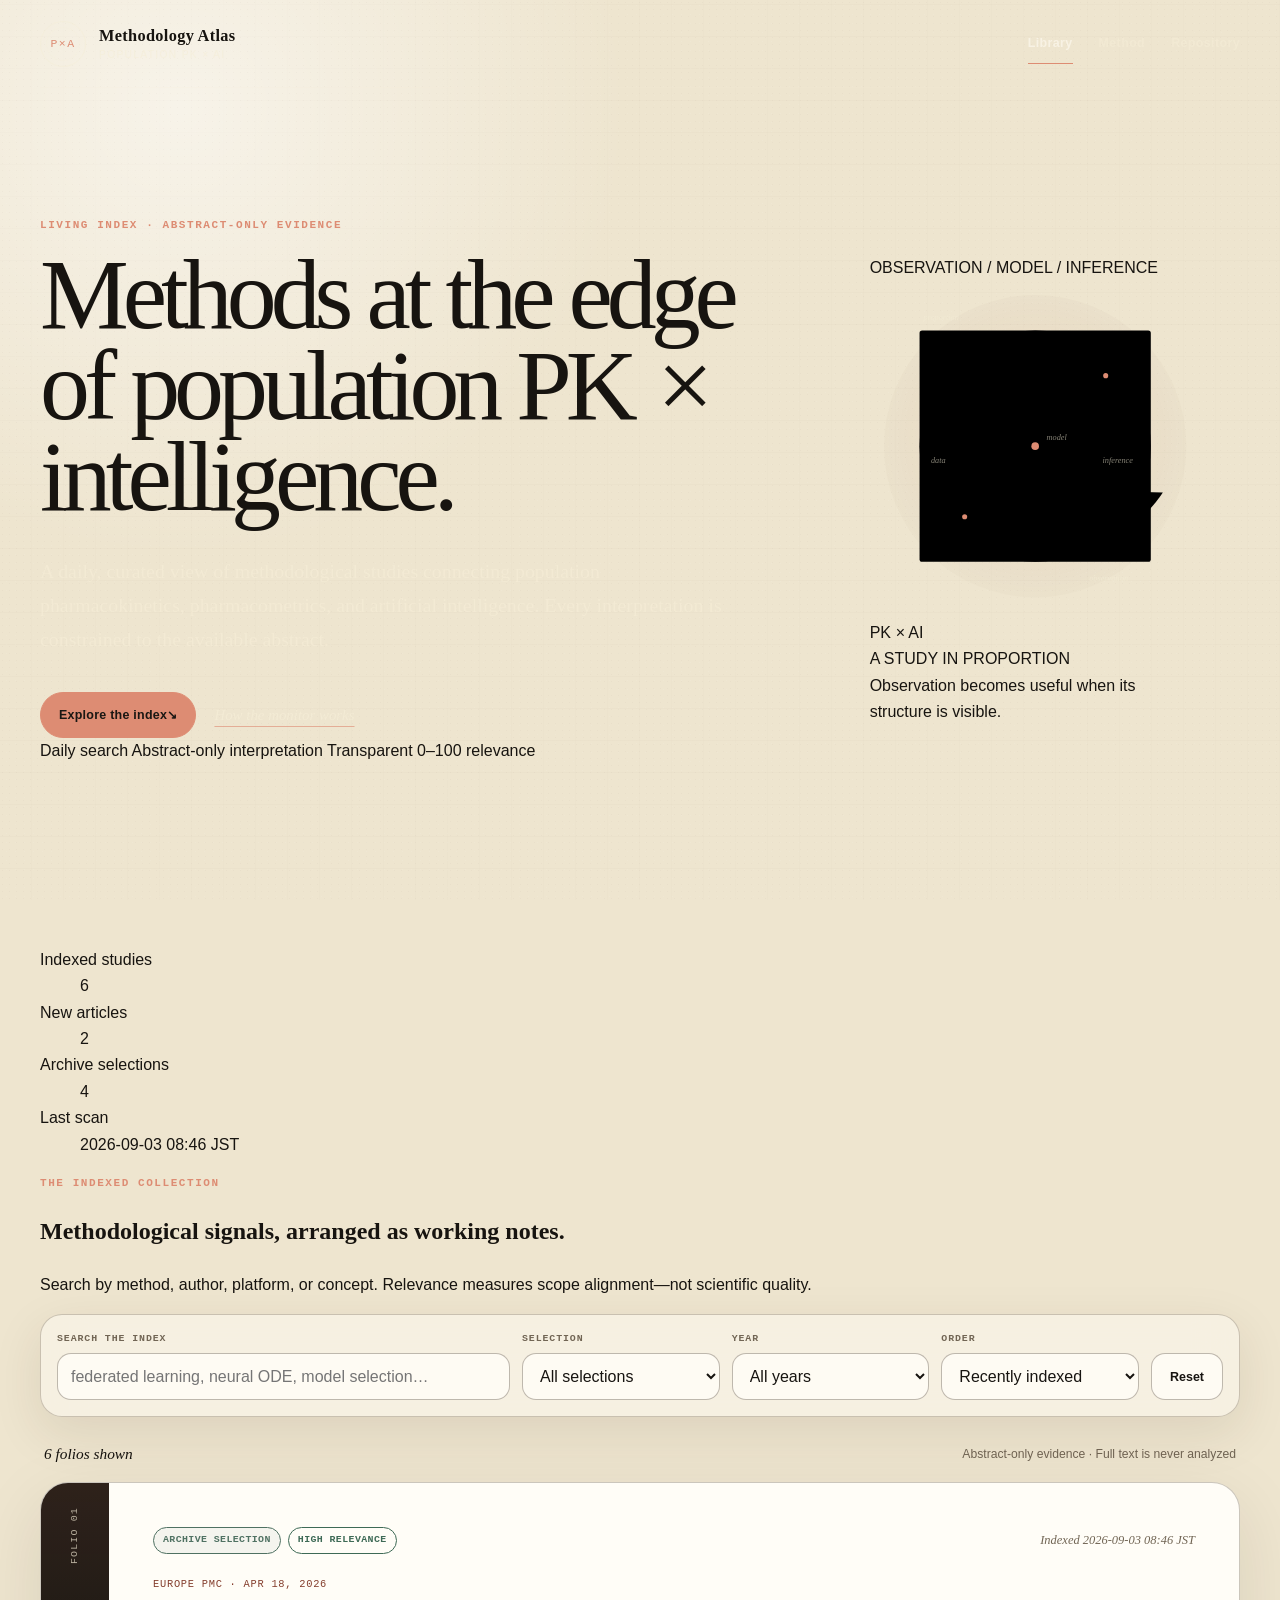
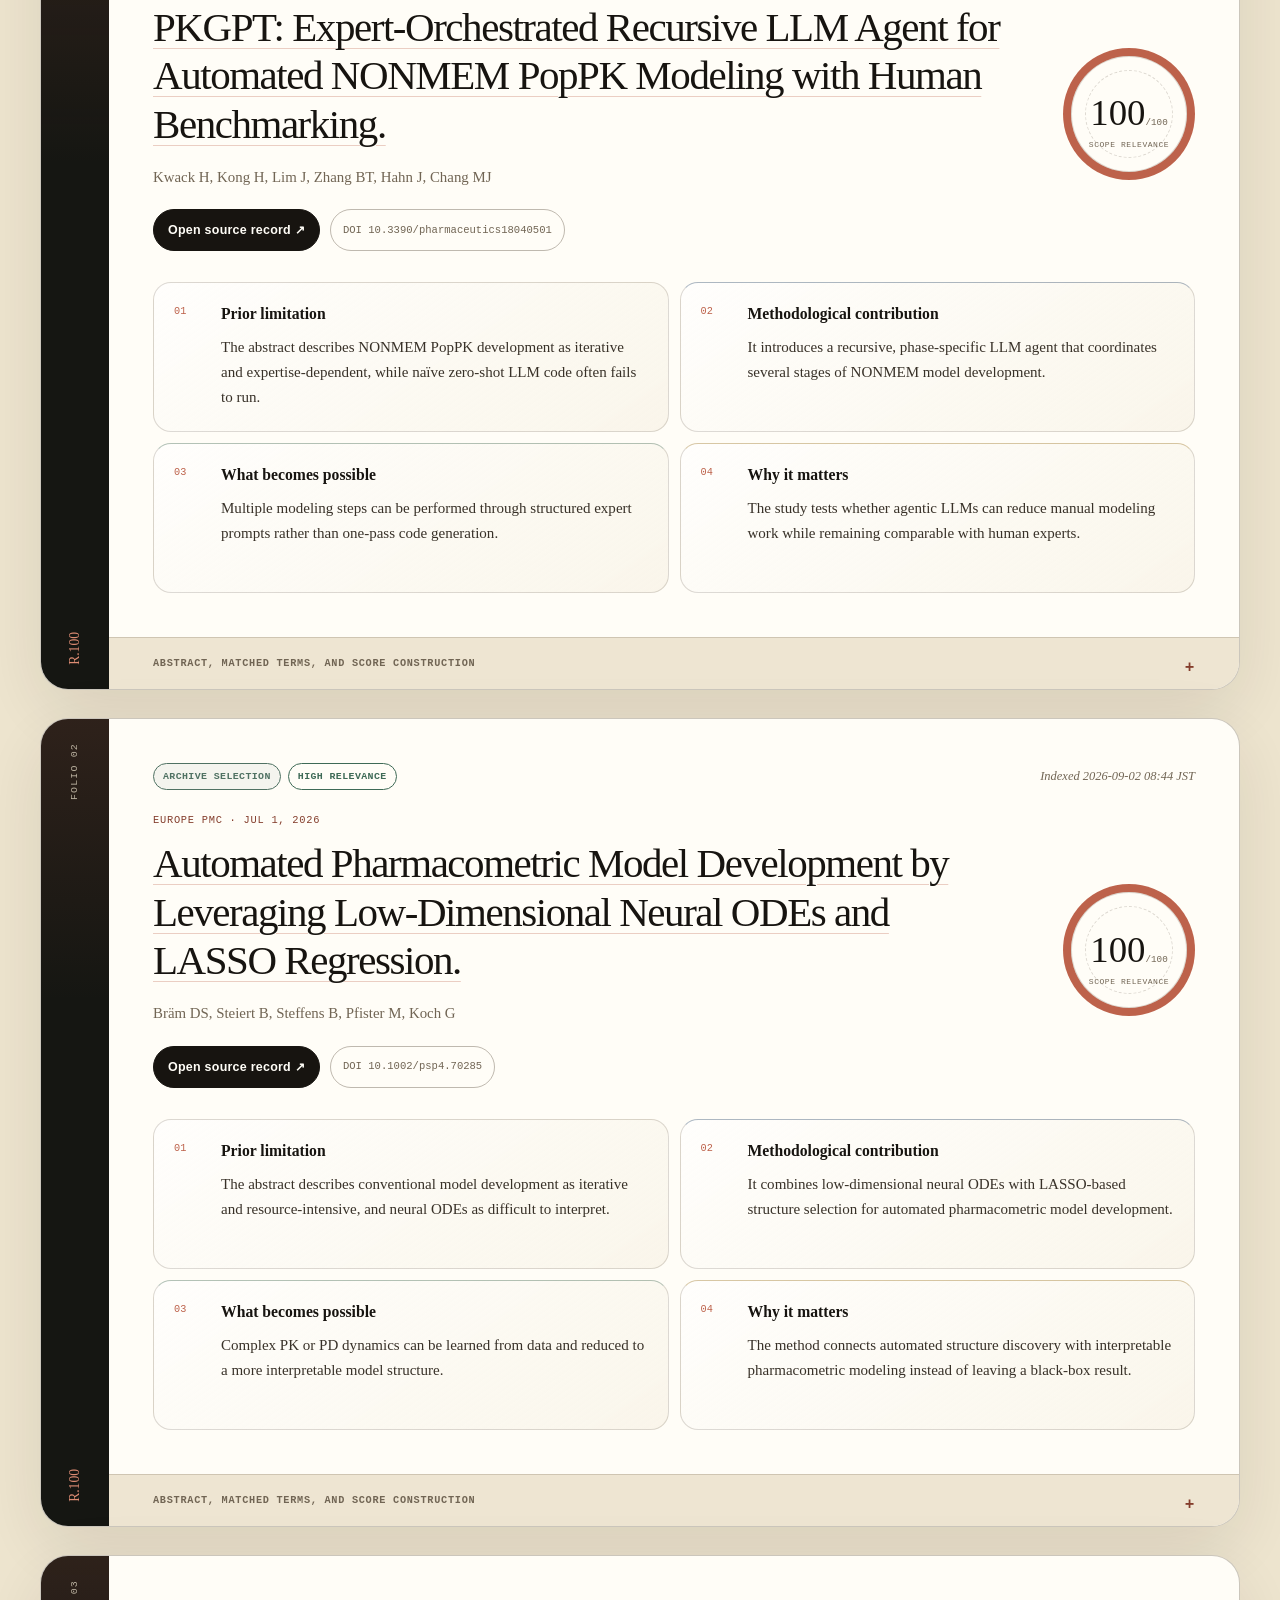
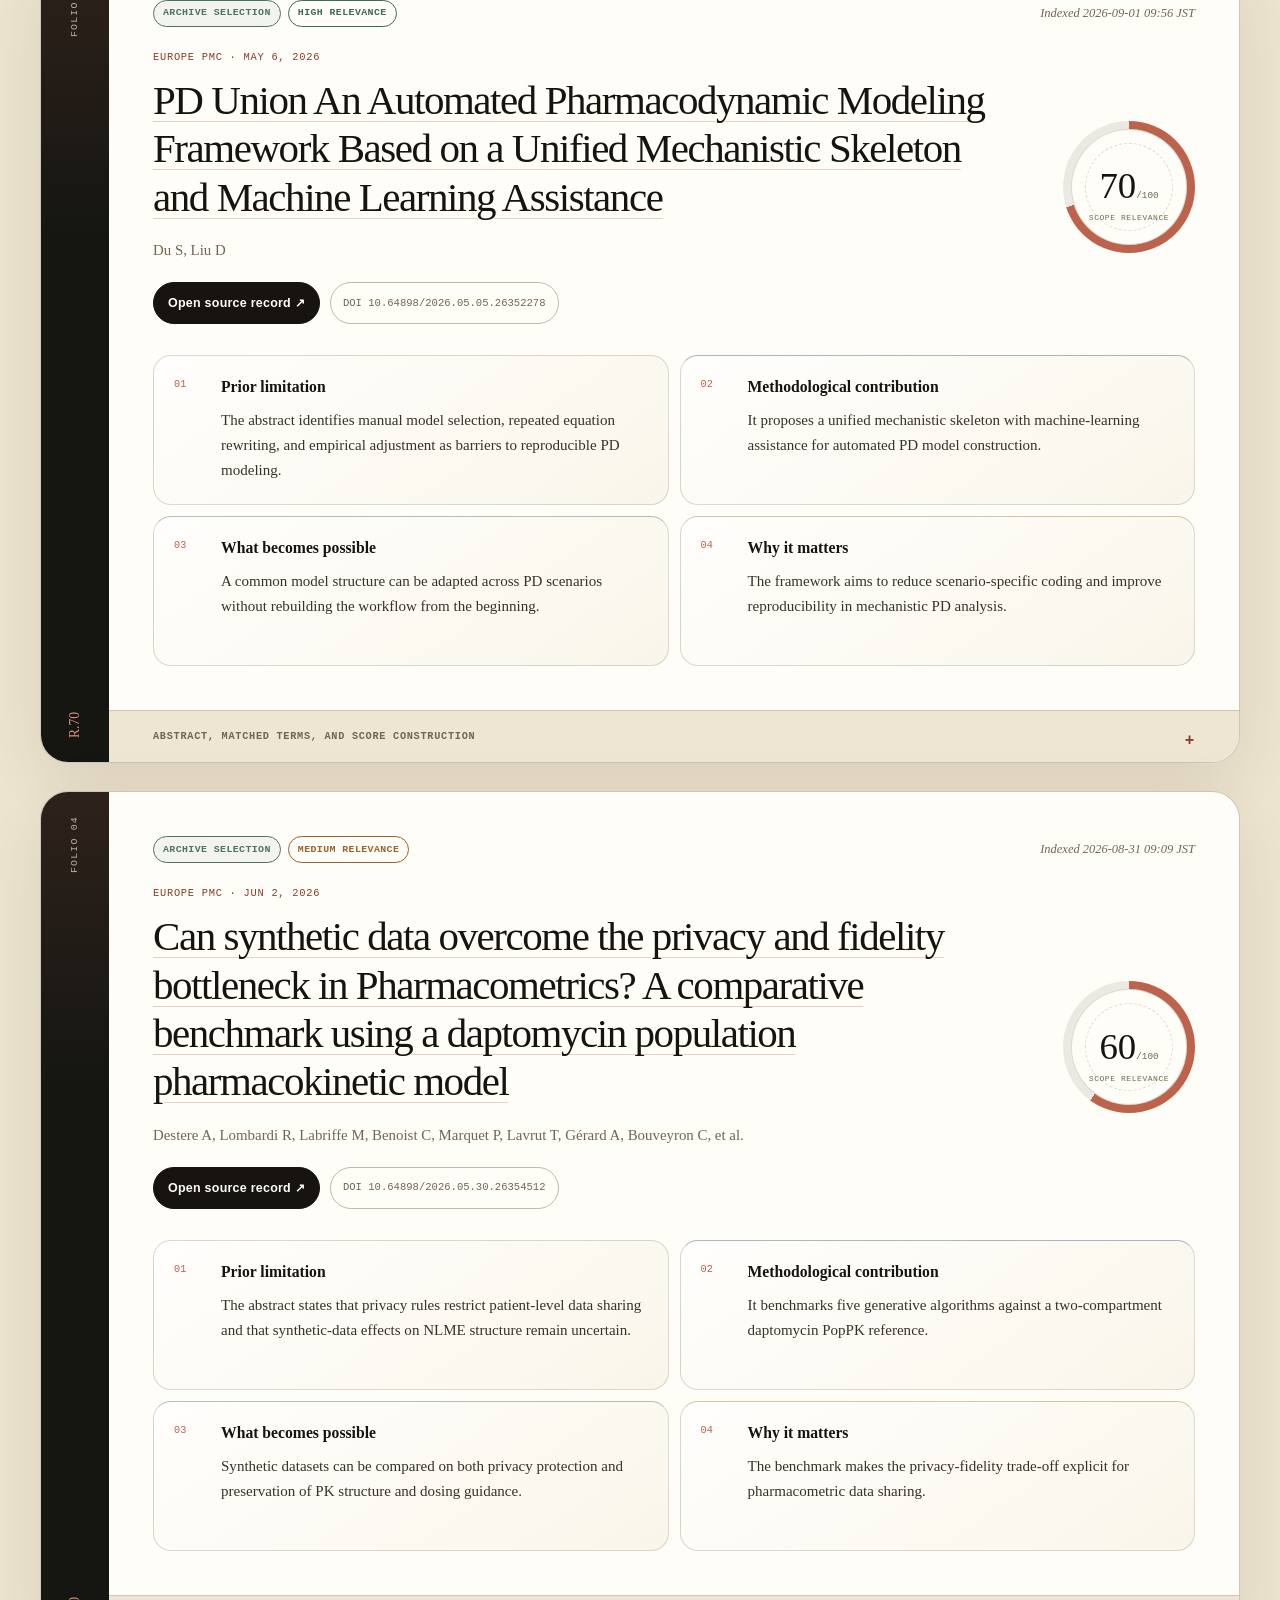
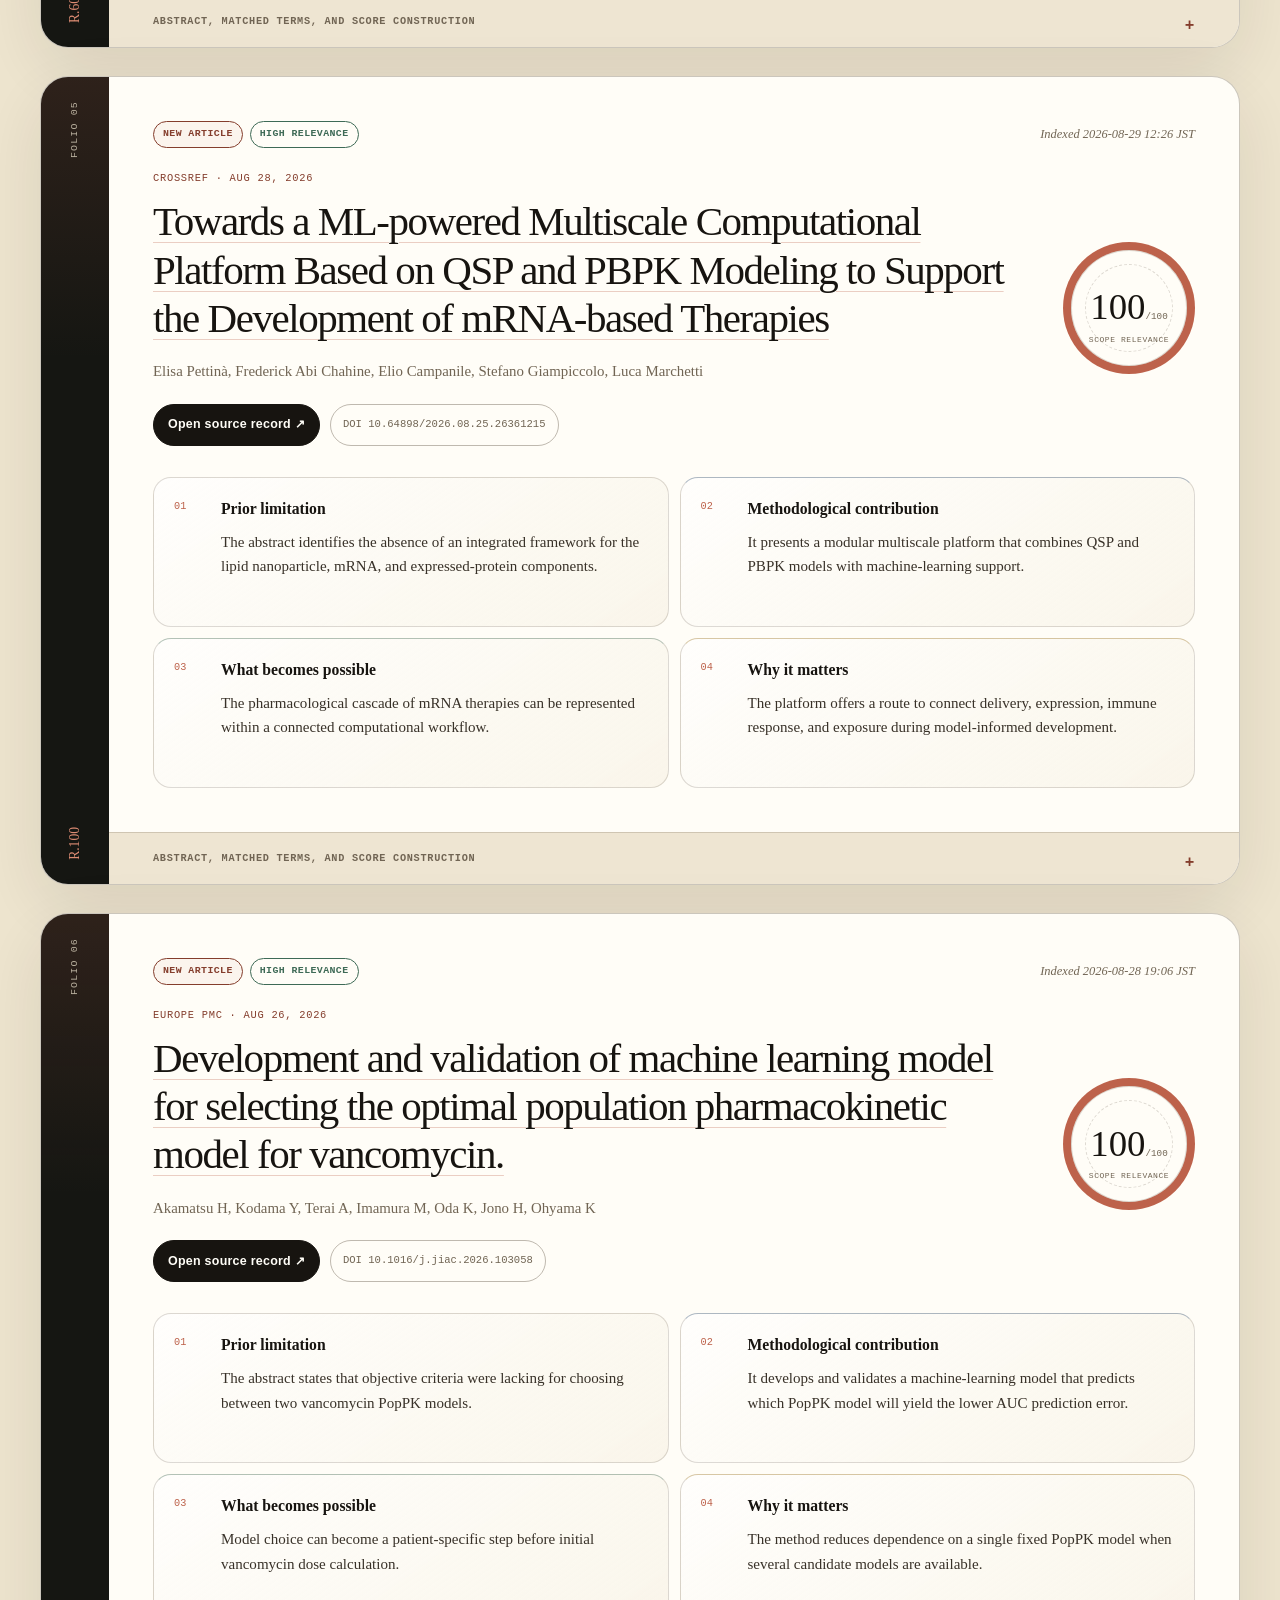
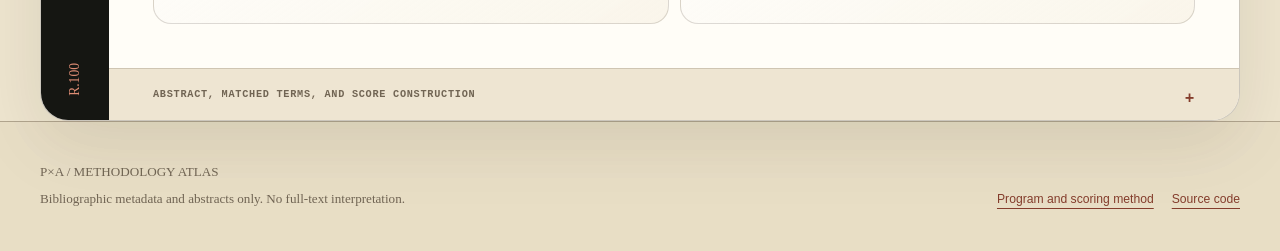
==== docs/index.html @ b17813c0 "Apply the approved editorial redesign" ====
<!doctype html>
<html lang="en">
<head>
  <meta charset="utf-8">
  <meta name="viewport" content="width=device-width, initial-scale=1">
  <meta name="description" content="Abstract-only monitoring of PopPK and AI methodology literature">
  <meta name="theme-color" content="#11100d">
  <title>PopPK × AI Methodology Atlas</title>
  <link rel="stylesheet" href="./assets/styles.css">
  <script src="./assets/app.js" defer></script>
</head>
<body class="library-page">
  <a class="skip-link" href="#articles">Skip to the article library</a>

  <header class="folio-header">
    <nav class="site-nav shell" aria-label="Primary navigation">
      <a class="brand" href="./" aria-label="PopPK × AI Methodology Atlas">
        <span class="brand-seal" aria-hidden="true">P×A</span>
        <span class="brand-copy">
          <strong>Methodology Atlas</strong>
          <small>Population PK × AI</small>
        </span>
      </a>
      <div class="nav-links">
        <a class="active" href="./">Library</a>
        <a href="./method.html">Method</a>
        <a href="https://github.com/Nakamarusan/poppk-ai-literature-monitor"
           target="_blank" rel="noopener noreferrer">Repository</a>
      </div>
    </nav>

    <div class="hero shell">
      <div class="hero-copy">
        <p class="folio-label">Living index · abstract-only evidence</p>
        <h1>
          <span class="title-line">Methods at the edge of</span>
          <span class="title-line title-accent">population PK <i>×</i> intelligence.</span>
        </h1>
        <p class="lead">
          A daily, curated view of methodological studies connecting population
          pharmacokinetics, pharmacometrics, and artificial intelligence. Every
          interpretation is constrained to the available abstract.
        </p>
        <div class="hero-actions">
          <a class="ink-button" href="#articles">Explore the index <span aria-hidden="true">↘</span></a>
          <a class="text-link" href="./method.html">How the monitor works</a>
        </div>
        <div class="hero-proof" aria-label="Method summary">
          <span>Daily search</span>
          <span>Abstract-only interpretation</span>
          <span>Transparent 0–100 relevance</span>
        </div>
      </div>

      <figure class="geometry-study" aria-label="A geometric study of proportion and connected systems">
        <div class="geometry-frame">
          <span class="geometry-caption geometry-caption-top">OBSERVATION / MODEL / INFERENCE</span>
          <svg viewBox="0 0 520 520" role="img" aria-hidden="true">
            <defs>
              <radialGradient id="orbGlow" cx="50%" cy="48%" r="58%">
                <stop offset="0" stop-color="#d3b476" stop-opacity=".24"/>
                <stop offset=".62" stop-color="#b65d43" stop-opacity=".05"/>
                <stop offset="1" stop-color="#0d0c0a" stop-opacity="0"/>
              </radialGradient>
              <filter id="roughen">
                <feTurbulence type="fractalNoise" baseFrequency=".8" numOctaves="1" result="noise"/>
                <feDisplacementMap in="SourceGraphic" in2="noise" scale="0.7"/>
              </filter>
            </defs>
            <circle class="study-glow" cx="260" cy="260" r="238" fill="url(#orbGlow)"/>
            <g class="study-lines" filter="url(#roughen)">
              <rect x="78" y="78" width="364" height="364" rx="4"/>
              <circle cx="260" cy="260" r="182"/>
              <circle cx="260" cy="260" r="111"/>
              <circle cx="260" cy="260" r="52"/>
              <path d="M78 442 442 78M78 78l364 364"/>
              <path d="M260 78v364M78 260h364"/>
              <path d="M149 371c0-123 99-222 222-222"/>
              <path d="M149 371c0-62 50-111 111-111"/>
              <path d="M260 260c0-29 23-52 52-52"/>
              <path d="M312 208c29 0 52 23 52 52"/>
              <path d="M364 260c0 57-47 104-104 104"/>
              <path class="orbit-dash" d="M118 324c48 71 135 112 225 91 51-12 92-42 118-82"/>
            </g>
            <g class="study-points">
              <circle cx="260" cy="260" r="6"/>
              <circle cx="149" cy="371" r="4"/>
              <circle cx="371" cy="149" r="4"/>
            </g>
            <g class="study-notes">
              <text x="84" y="62">proportion</text>
              <text x="345" y="472">observation</text>
              <text x="278" y="251">model</text>
              <text x="96" y="286">data</text>
              <text x="366" y="286">inference</text>
            </g>
          </svg>
          <div class="geometry-core">
            <span>PK</span>
            <i>×</i>
            <span>AI</span>
          </div>
          <span class="geometry-caption geometry-caption-bottom">A STUDY IN PROPORTION</span>
        </div>
        <figcaption>Observation becomes useful when its structure is visible.</figcaption>
      </figure>
    </div>

    <dl class="stats shell" aria-label="Dashboard statistics">
      <div>
        <dt>Indexed studies</dt>
        <dd id="statTotal">—</dd>
      </div>
      <div>
        <dt>New articles</dt>
        <dd id="statNew">—</dd>
      </div>
      <div>
        <dt>Archive selections</dt>
        <dd id="statHistorical">—</dd>
      </div>
      <div>
        <dt>Last scan</dt>
        <dd id="statScan">—</dd>
      </div>
    </dl>
  </header>

  <main class="shell library-main">
    <div class="library-heading">
      <div>
        <p class="folio-label">The indexed collection</p>
        <h2>Methodological signals, arranged as working notes.</h2>
      </div>
      <p>
        Search by method, author, platform, or concept. Relevance measures scope
        alignment—not scientific quality.
      </p>
    </div>

    <section class="instrument-panel" aria-label="Search and filter the article library">
      <label class="search-field">
        <span>Search the index</span>
        <input id="searchInput" type="search"
               placeholder="federated learning, neural ODE, model selection…"
               autocomplete="off">
      </label>

      <label>
        <span>Selection</span>
        <select id="typeFilter">
          <option value="all">All selections</option>
          <option value="new">New articles</option>
          <option value="historical">Archive selections</option>
        </select>
      </label>

      <label>
        <span>Year</span>
        <select id="yearFilter">
          <option value="all">All years</option>
        </select>
      </label>

      <label>
        <span>Order</span>
        <select id="sortOrder">
          <option value="reported-desc">Recently indexed</option>
          <option value="published-desc">Recently published</option>
          <option value="score-desc">Highest relevance</option>
        </select>
      </label>

      <button id="clearFilters" class="clear-button" type="button">Reset</button>
    </section>

    <div class="result-bar">
      <p id="resultCount" aria-live="polite">Loading the index…</p>
      <p>Abstract-only evidence <span aria-hidden="true">·</span> Full text is never analyzed</p>
    </div>

    <section id="articles" class="article-list" aria-label="Article folios"></section>

    <section id="emptyState" class="empty-state" hidden>
      <p class="folio-label">No matching record</p>
      <h2>Try another method, year, or selection type.</h2>
    </section>

    <section id="errorState" class="empty-state error-state" hidden>
      <p class="folio-label">Catalog unavailable</p>
      <h2>The article data could not be loaded.</h2>
    </section>

    <noscript>
      <section class="empty-state">
        <h2>JavaScript is required to search and render the catalog.</h2>
      </section>
    </noscript>
  </main>

  <footer class="site-footer">
    <div class="shell footer-grid">
      <div>
        <p class="footer-mark">P×A / METHODOLOGY ATLAS</p>
        <p>Bibliographic metadata and abstracts only. No full-text interpretation.</p>
      </div>
      <div class="footer-links">
        <a href="./method.html">Program and scoring method</a>
        <a href="https://github.com/Nakamarusan/poppk-ai-literature-monitor"
           target="_blank" rel="noopener noreferrer">Source code</a>
      </div>
    </div>
  </footer>
</body>
</html>
---- docs/assets/styles.css ----
/*
 * Contemporary atelier system.
 * The design translates observation, proportion, geometric construction,
 * marginal notation, brown ink, and red chalk into a modern editorial UI.
 */
:root {
  color-scheme: light;
  --night: #151612;
  --night-soft: #20211c;
  --night-line: rgba(244, 236, 214, 0.16);
  --paper: #eee5cf;
  --paper-light: #f8f2e4;
  --paper-white: #fffdf7;
  --paper-deep: #ddd0b2;
  --ink: #171410;
  --ink-soft: #383128;
  --muted: #716554;
  --line: rgba(69, 54, 37, 0.18);
  --line-strong: rgba(69, 54, 37, 0.34);
  --chalk: #bd624b;
  --chalk-light: #dd8c73;
  --chalk-dark: #843d2c;
  --verdigris: #6f8c7c;
  --lapis: #4c6482;
  --gold: #b89b61;
  --shadow-soft: 0 22px 70px rgba(42, 31, 18, 0.10);
  --shadow-deep: 0 34px 100px rgba(10, 10, 8, 0.22);
  --shell: 1200px;
  --serif: "Iowan Old Style", "Baskerville", "Palatino Linotype", Palatino, Georgia, serif;
  --sans: "Avenir Next", Avenir, Inter, ui-sans-serif, -apple-system, BlinkMacSystemFont, "Segoe UI", sans-serif;
  --mono: "SFMono-Regular", "Roboto Mono", Consolas, "Liberation Mono", monospace;
}

* { box-sizing: border-box; }
html { scroll-behavior: smooth; }
body {
  margin: 0;
  min-width: 320px;
  color: var(--ink);
  background: var(--paper);
  font-family: var(--sans);
  line-height: 1.65;
  text-rendering: optimizeLegibility;
}
body::before {
  position: fixed;
  z-index: -1;
  inset: 0;
  background:
    radial-gradient(circle at 14% 12%, rgba(255, 255, 255, 0.55), transparent 28rem),
    repeating-linear-gradient(0deg, transparent 0 31px, rgba(73, 55, 35, 0.035) 32px),
    repeating-linear-gradient(90deg, transparent 0 31px, rgba(73, 55, 35, 0.025) 32px),
    var(--paper);
  content: "";
  pointer-events: none;
}
body::after {
  position: fixed;
  z-index: -1;
  inset: 0;
  opacity: 0.22;
  background-image:
    radial-gradient(circle at 30% 40%, rgba(63, 45, 25, 0.16) 0 0.45px, transparent 0.6px),
    radial-gradient(circle at 70% 65%, rgba(255, 255, 255, 0.42) 0 0.45px, transparent 0.6px);
  background-size: 7px 7px, 9px 9px;
  content: "";
  pointer-events: none;
}

a { color: inherit; }
button, input, select { font: inherit; }
button, select { cursor: pointer; }
code { font-family: var(--mono); }
h1, h2, h3 { font-family: var(--serif); }
.shell { width: min(calc(100% - 40px), var(--shell)); margin-inline: auto; }

.skip-link {
  position: fixed;
  z-index: 200;
  top: 12px;
  left: 12px;
  padding: 10px 14px;
  border-radius: 999px;
  background: var(--paper-white);
  color: var(--ink);
  transform: translateY(-180%);
  transition: transform 160ms ease;
}
.skip-link:focus { transform: translateY(0); }

/* Dark editorial masthead */
.hero-shell {
  position: relative;
  overflow: hidden;
  color: var(--paper-light);
  background:
    radial-gradient(circle at 82% 20%, rgba(189, 98, 75, 0.18), transparent 30rem),
    radial-gradient(circle at 18% -10%, rgba(111, 140, 124, 0.14), transparent 32rem),
    linear-gradient(140deg, #11120f 0%, #1a1b17 50%, #151612 100%);
}
.hero-shell::before {
  position: absolute;
  inset: 0;
  opacity: 0.72;
  background-image:
    linear-gradient(rgba(244, 236, 214, 0.035) 1px, transparent 1px),
    linear-gradient(90deg, rgba(244, 236, 214, 0.035) 1px, transparent 1px),
    linear-gradient(30deg, transparent 49.6%, rgba(221, 140, 115, 0.07) 50%, transparent 50.4%);
  background-size: 42px 42px, 42px 42px, 260px 260px;
  content: "";
  pointer-events: none;
}
.hero-shell::after {
  position: absolute;
  right: -170px;
  bottom: -210px;
  width: 560px;
  height: 560px;
  border: 1px solid rgba(221, 140, 115, 0.20);
  border-radius: 50%;
  box-shadow: inset 0 0 0 80px rgba(221, 140, 115, 0.015);
  content: "";
  pointer-events: none;
}

.site-nav {
  position: relative;
  z-index: 10;
  display: flex;
  min-height: 88px;
  align-items: center;
  justify-content: space-between;
  gap: 28px;
  border-bottom: 1px solid var(--night-line);
}
.brand {
  display: inline-flex;
  align-items: center;
  gap: 13px;
  text-decoration: none;
}
.brand-seal {
  position: relative;
  display: grid;
  width: 46px;
  height: 46px;
  place-items: center;
  border: 1px solid rgba(244, 236, 214, 0.54);
  border-radius: 50%;
  color: var(--chalk-light);
  font-family: var(--mono);
  font-size: 0.72rem;
  letter-spacing: 0.12em;
}
.brand-seal::after {
  position: absolute;
  inset: 5px;
  border: 1px solid rgba(244, 236, 214, 0.14);
  border-radius: 50%;
  content: "";
}
.brand-copy { display: grid; line-height: 1.12; }
.brand-copy strong { font-family: var(--serif); font-size: 1.02rem; font-weight: 600; letter-spacing: 0.02em; }
.brand-copy small { margin-top: 4px; color: rgba(244, 236, 214, 0.55); font-size: 0.64rem; letter-spacing: 0.13em; text-transform: uppercase; }
.nav-links { display: flex; align-items: center; gap: 26px; }
.nav-links a {
  position: relative;
  color: rgba(244, 236, 214, 0.63);
  font-size: 0.78rem;
  font-weight: 650;
  letter-spacing: 0.03em;
  text-decoration: none;
}
.nav-links a::after {
  position: absolute;
  right: 0;
  bottom: -10px;
  left: 0;
  height: 1px;
  background: var(--chalk-light);
  content: "";
  transform: scaleX(0);
  transform-origin: left;
  transition: transform 180ms ease;
}
.nav-links a:hover, .nav-links a.active { color: var(--paper-light); }
.nav-links a:hover::after, .nav-links a.active::after { transform: scaleX(1); }

.hero {
  position: relative;
  z-index: 2;
  display: grid;
  grid-template-columns: minmax(0, 1.45fr) minmax(340px, 0.85fr);
  gap: clamp(40px, 7vw, 104px);
  align-items: center;
  padding-block: clamp(72px, 10vw, 132px) clamp(118px, 13vw, 178px);
}
.folio-label {
  margin: 0 0 16px;
  color: var(--chalk-light);
  font-family: var(--mono);
  font-size: 0.69rem;
  font-weight: 700;
  letter-spacing: 0.14em;
  text-transform: uppercase;
}
.hero h1, .method-hero h1 {
  margin: 0;
  font-size: clamp(3.4rem, 7.8vw, 7.25rem);
  font-weight: 450;
  letter-spacing: -0.06em;
  line-height: 0.91;
}
.hero h1 em, .method-hero h1 em {
  display: block;
  color: rgba(244, 236, 214, 0.76);
  font-weight: 400;
}
.title-cross { color: var(--chalk-light); font-style: italic; font-weight: 400; }
.lead {
  max-width: 760px;
  margin: 31px 0 0;
  color: rgba(244, 236, 214, 0.68);
  font-family: var(--serif);
  font-size: clamp(1.04rem, 1.8vw, 1.24rem);
  line-height: 1.72;
}
.hero-actions { display: flex; flex-wrap: wrap; align-items: center; gap: 18px; margin-top: 36px; }
.ink-button, .source-link {
  display: inline-flex;
  min-height: 46px;
  align-items: center;
  justify-content: center;
  padding: 10px 18px;
  border: 1px solid var(--chalk-light);
  border-radius: 999px;
  background: var(--chalk-light);
  color: #1a1713;
  font-size: 0.78rem;
  font-weight: 760;
  letter-spacing: 0.02em;
  text-decoration: none;
  transition: transform 170ms ease, background 170ms ease, color 170ms ease;
}
.ink-button:hover, .source-link:hover { background: transparent; color: var(--paper-light); transform: translateY(-2px); }
.text-link {
  color: rgba(244, 236, 214, 0.76);
  font-family: var(--serif);
  font-size: 0.93rem;
  font-style: italic;
  text-decoration-color: rgba(221, 140, 115, 0.62);
  text-underline-offset: 6px;
}
.hero-notes { display: flex; flex-wrap: wrap; gap: 10px 18px; margin-top: 32px; }
.hero-notes span {
  color: rgba(244, 236, 214, 0.45);
  font-family: var(--mono);
  font-size: 0.63rem;
  letter-spacing: 0.08em;
  text-transform: uppercase;
}
.hero-notes span::before { margin-right: 8px; color: var(--verdigris); content: "•"; }

/* Geometric observation instrument */
.observatory {
  position: relative;
  margin: 0;
  padding: 22px 22px 18px;
  border: 1px solid rgba(244, 236, 214, 0.16);
  border-radius: 30px;
  background: linear-gradient(145deg, rgba(255, 255, 255, 0.055), rgba(255, 255, 255, 0.012));
  box-shadow: var(--shadow-deep);
  backdrop-filter: blur(10px);
}
.observatory::before {
  position: absolute;
  inset: 12px;
  border: 1px solid rgba(244, 236, 214, 0.055);
  border-radius: 22px;
  content: "";
  pointer-events: none;
}
.observatory-caption { display: flex; align-items: baseline; justify-content: space-between; gap: 18px; padding: 3px 5px 0; }
.observatory-caption span { color: var(--chalk-light); font-family: var(--mono); font-size: 0.64rem; letter-spacing: 0.12em; text-transform: uppercase; }
.observatory-caption p { margin: 0; color: rgba(244, 236, 214, 0.42); font-family: var(--serif); font-size: 0.76rem; font-style: italic; text-align: right; }
.observatory svg { display: block; width: 100%; margin-top: 12px; }
.construction-grid { fill: none; stroke: rgba(244, 236, 214, 0.12); stroke-width: 1; }
.orbit { fill: none; stroke: rgba(221, 140, 115, 0.60); stroke-width: 1.15; transform-box: fill-box; transform-origin: center; }
.orbit-two { stroke: rgba(111, 140, 124, 0.58); }
.signal-trace { fill: none; stroke: url(#traceGradient); stroke-width: 2.2; stroke-linecap: round; }
.study-points { fill: var(--chalk-light); }
.study-notes { fill: rgba(244, 236, 214, 0.54); font-family: var(--serif); font-size: 13px; font-style: italic; }
.observatory figcaption { margin: -1px 4px 0; color: rgba(244, 236, 214, 0.42); font-family: var(--serif); font-size: 0.73rem; font-style: italic; }
@keyframes orbit-slow { to { transform: rotate(360deg); } }
@keyframes orbit-reverse { to { transform: rotate(-360deg); } }
.orbit-one { animation: orbit-slow 48s linear infinite; }
.orbit-two { animation: orbit-reverse 64s linear infinite; }

/* Statistics overlap the dark masthead and paper field */
.stats-deck {
  position: absolute;
  z-index: 8;
  right: 0;
  bottom: 0;
  left: 0;
  display: grid;
  grid-template-columns: repeat(4, minmax(0, 1fr));
  color: var(--ink);
  transform: translateY(50%);
  border: 1px solid var(--line-strong);
  border-radius: 24px;
  background: rgba(255, 253, 247, 0.92);
  box-shadow: var(--shadow-soft);
  backdrop-filter: blur(18px);
}
.stats-deck > div { min-height: 132px; padding: 23px 24px 20px; border-right: 1px solid var(--line); }
.stats-deck > div:last-child { border-right: 0; }
.stats-deck dt { color: var(--muted); font-family: var(--mono); font-size: 0.64rem; letter-spacing: 0.1em; text-transform: uppercase; }
.stats-deck dd { margin: 10px 0 5px; font-family: var(--serif); font-size: clamp(1.75rem, 3vw, 2.45rem); line-height: 1; }
.stats-deck span { color: #8a7c67; font-size: 0.72rem; }

/* Catalog */
.catalog-shell { padding: 118px 0 84px; }
.catalog-heading { display: grid; grid-template-columns: minmax(0, 1fr) minmax(280px, 0.72fr); gap: 50px; align-items: end; margin-bottom: 32px; }
.catalog-heading .folio-label { color: var(--chalk-dark); }
.catalog-heading h2 { margin: 0; font-size: clamp(2.4rem, 5vw, 4.4rem); font-weight: 500; letter-spacing: -0.05em; line-height: 1; }
.catalog-heading > p { margin: 0; color: var(--muted); font-family: var(--serif); font-size: 1rem; }
.instrument-panel {
  position: sticky;
  z-index: 25;
  top: 16px;
  display: grid;
  grid-template-columns: minmax(250px, 1.65fr) repeat(3, minmax(140px, 0.72fr)) auto;
  gap: 12px;
  align-items: end;
  padding: 16px;
  border: 1px solid rgba(69, 54, 37, 0.26);
  border-radius: 22px;
  background: rgba(248, 242, 228, 0.88);
  box-shadow: 0 16px 50px rgba(56, 41, 24, 0.10);
  backdrop-filter: blur(20px);
}
.instrument-panel label { display: grid; gap: 6px; }
.instrument-panel label > span { color: var(--muted); font-family: var(--mono); font-size: 0.62rem; font-weight: 700; letter-spacing: 0.09em; text-transform: uppercase; }
.instrument-panel input, .instrument-panel select, .clear-button {
  min-height: 47px;
  border: 1px solid var(--line-strong);
  border-radius: 14px;
  outline: none;
  background: rgba(255, 253, 247, 0.84);
  color: var(--ink);
}
.instrument-panel input, .instrument-panel select { width: 100%; padding-inline: 13px; }
.clear-button { padding-inline: 18px; font-size: 0.78rem; font-weight: 750; }
.clear-button:hover { background: var(--ink); color: var(--paper-white); }
.instrument-panel input:focus, .instrument-panel select:focus, .clear-button:focus-visible,
.paper-title a:focus-visible, .source-link:focus-visible, details summary:focus-visible {
  border-color: var(--chalk);
  box-shadow: 0 0 0 4px rgba(189, 98, 75, 0.14);
}
.result-bar { display: flex; align-items: center; justify-content: space-between; gap: 20px; padding: 24px 4px 15px; color: var(--muted); font-size: 0.76rem; }
.result-bar p { margin: 0; }
#resultCount { color: var(--ink); font-family: var(--serif); font-size: 0.96rem; font-style: italic; }
.status-dot { display: inline-block; width: 7px; height: 7px; margin-right: 7px; border-radius: 50%; background: var(--verdigris); box-shadow: 0 0 0 4px rgba(111, 140, 124, 0.12); }

.article-list { display: grid; gap: 28px; }
.paper-card {
  --score: 0;
  display: grid;
  grid-template-columns: 68px minmax(0, 1fr);
  overflow: hidden;
  border: 1px solid rgba(69, 54, 37, 0.28);
  border-radius: 28px;
  background: var(--paper-white);
  box-shadow: var(--shadow-soft);
  opacity: 0;
  transform: translateY(22px);
  transition: opacity 500ms ease, transform 500ms ease, box-shadow 250ms ease;
}
.paper-card.is-visible { opacity: 1; transform: translateY(0); }
.paper-card:hover { box-shadow: 0 30px 90px rgba(50, 34, 18, 0.14); }
.folio-rail {
  display: flex;
  min-height: 100%;
  flex-direction: column;
  align-items: center;
  justify-content: space-between;
  gap: 18px;
  padding: 24px 0;
  background:
    linear-gradient(180deg, rgba(189, 98, 75, 0.15), transparent 35%),
    var(--night);
  color: rgba(244, 236, 214, 0.72);
}
.folio-rail span { font-family: var(--mono); font-size: 0.62rem; letter-spacing: 0.12em; text-transform: uppercase; writing-mode: vertical-rl; transform: rotate(180deg); }
.folio-rail strong { color: var(--chalk-light); font-family: var(--serif); font-size: 0.85rem; font-weight: 500; writing-mode: vertical-rl; transform: rotate(180deg); }
.paper-body { min-width: 0; }
.paper-main { padding: clamp(25px, 4vw, 44px); }
.paper-topline { display: flex; flex-wrap: wrap; align-items: center; justify-content: space-between; gap: 12px; margin-bottom: 22px; }
.badge-group { display: flex; flex-wrap: wrap; gap: 7px; }
.badge { display: inline-flex; min-height: 27px; align-items: center; padding: 3px 9px; border: 1px solid currentColor; border-radius: 999px; font-family: var(--mono); font-size: 0.62rem; font-weight: 700; letter-spacing: 0.04em; text-transform: uppercase; }
.badge-new { color: var(--chalk-dark); background: rgba(189, 98, 75, 0.06); }
.badge-historical { color: #4f7162; background: rgba(111, 140, 124, 0.08); }
.badge-high { color: #3e6a56; }
.badge-medium { color: #99612e; }
.badge-low { color: var(--muted); }
.reported-date { color: var(--muted); font-family: var(--serif); font-size: 0.78rem; font-style: italic; }
.paper-heading-grid { display: grid; grid-template-columns: minmax(0, 1fr) 148px; gap: 36px; align-items: center; }
.paper-kicker { margin: 0 0 10px; color: var(--chalk-dark); font-family: var(--mono); font-size: 0.65rem; letter-spacing: 0.07em; text-transform: uppercase; }
.paper-title { max-width: 900px; margin: 0; font-size: clamp(1.65rem, 3.2vw, 2.7rem); font-weight: 500; letter-spacing: -0.035em; line-height: 1.18; }
.paper-title a { text-decoration-color: rgba(189, 98, 75, 0.30); text-decoration-thickness: 1px; text-underline-offset: 7px; }
.paper-title a:hover { color: var(--chalk-dark); text-decoration-color: currentColor; }
.metadata { margin: 17px 0 0; color: var(--muted); font-family: var(--serif); font-size: 0.93rem; }
.paper-actions { display: flex; flex-wrap: wrap; gap: 10px; margin-top: 20px; }
.source-link { min-height: 42px; padding: 8px 14px; border-color: var(--ink); background: var(--ink); color: var(--paper-white); }
.source-link:hover { border-color: var(--chalk-dark); background: var(--chalk-dark); color: var(--paper-white); }
.doi { display: inline-flex; min-height: 42px; align-items: center; padding: 7px 12px; border: 1px solid var(--line-strong); border-radius: 999px; color: var(--muted); font-family: var(--mono); font-size: 0.66rem; overflow-wrap: anywhere; }
.score-dial {
  position: relative;
  display: grid;
  width: 132px;
  height: 132px;
  place-items: center;
  justify-self: end;
  border-radius: 50%;
  background: conic-gradient(var(--chalk) calc(var(--score) * 1%), rgba(69, 54, 37, 0.10) 0);
}
.score-dial::before { position: absolute; inset: 8px; border-radius: 50%; background: var(--paper-white); box-shadow: inset 0 0 0 1px var(--line); content: ""; }
.score-dial::after { position: absolute; inset: 22px; border: 1px dashed rgba(69, 54, 37, 0.18); border-radius: 50%; content: ""; }
.score-dial-core { position: relative; z-index: 2; display: flex; align-items: baseline; }
.score-dial-core strong { font-family: var(--serif); font-size: 2.3rem; font-weight: 500; line-height: 1; }
.score-dial-core span { color: var(--muted); font-family: var(--mono); font-size: 0.58rem; }
.score-dial small { position: absolute; z-index: 2; bottom: 28px; color: var(--muted); font-family: var(--mono); font-size: 0.5rem; letter-spacing: 0.07em; text-transform: uppercase; }
.insight-grid { display: grid; grid-template-columns: repeat(2, minmax(0, 1fr)); gap: 11px; margin-top: 31px; }
.insight { display: grid; grid-template-columns: 34px minmax(0, 1fr); gap: 13px; min-height: 150px; padding: 20px; border: 1px solid var(--line); border-radius: 18px; background: linear-gradient(145deg, rgba(255,255,255,0.62), rgba(238,229,207,0.30)); }
.insight:nth-child(2) { border-top-color: rgba(76, 100, 130, 0.45); }
.insight:nth-child(3) { border-top-color: rgba(111, 140, 124, 0.52); }
.insight:nth-child(4) { border-top-color: rgba(184, 155, 97, 0.55); }
.insight-number { color: var(--chalk); font-family: var(--mono); font-size: 0.64rem; }
.insight h3 { margin: -2px 0 0; font-size: 0.98rem; font-weight: 650; }
.insight p { margin: 8px 0 0; color: var(--ink-soft); font-family: var(--serif); font-size: 0.94rem; }
.paper-details { border-top: 1px solid var(--line); background: #eee5d2; }
.paper-details summary { padding: 17px clamp(24px, 4vw, 44px); color: var(--muted); font-family: var(--mono); font-size: 0.64rem; font-weight: 700; letter-spacing: 0.07em; list-style: none; cursor: pointer; text-transform: uppercase; }
.paper-details summary::-webkit-details-marker { display: none; }
.paper-details summary::after { float: right; color: var(--chalk-dark); content: "+"; font-size: 1rem; }
.paper-details[open] summary::after { content: "−"; }
.details-content { display: grid; grid-template-columns: minmax(0, 1.35fr) minmax(260px, 0.65fr); gap: 32px; padding: 4px clamp(24px, 4vw, 44px) 30px; }
.details-content h3 { margin: 20px 0 8px; font-size: 0.95rem; }
.details-content p { margin: 0; color: #554a3b; font-family: var(--serif); font-size: 0.9rem; }
.detail-abstract p { font-size: 0.96rem; line-height: 1.78; }
.detail-note { margin-top: 12px !important; }
.detail-note a { color: var(--chalk-dark); text-underline-offset: 4px; }
.score-breakdown { display: grid; grid-template-columns: repeat(2, minmax(0, 1fr)); gap: 7px; margin-top: 10px; }
.score-breakdown span { display: flex; justify-content: space-between; gap: 10px; padding: 8px 10px; border: 1px solid var(--line); border-radius: 10px; font-family: var(--mono); font-size: 0.63rem; }
.score-breakdown b { font-weight: 650; }
.tag-list { display: flex; flex-wrap: wrap; gap: 7px; margin-top: 9px; }
.tag { padding: 4px 9px; border: 1px solid var(--line); border-radius: 999px; background: rgba(255, 253, 247, 0.54); color: var(--muted); font-family: var(--mono); font-size: 0.62rem; }
.empty-state { padding: 70px 28px; border: 1px dashed var(--line-strong); border-radius: 24px; background: rgba(255, 253, 247, 0.45); text-align: center; }
.empty-state .folio-label { color: var(--chalk-dark); }
.empty-state h2 { margin: 0; font-size: 1.55rem; font-weight: 500; }
.error-state { border-color: rgba(189, 98, 75, 0.56); }

/* Method page */
.method-hero-shell { overflow: visible; }
.method-hero { position: relative; z-index: 2; display: grid; grid-template-columns: minmax(0, 1.25fr) minmax(300px, 0.75fr); gap: 70px; align-items: center; padding-block: 92px 126px; }
.method-hero h1 { font-size: clamp(3.5rem, 7vw, 6.7rem); }
.method-compass { position: relative; width: min(100%, 390px); aspect-ratio: 1; justify-self: end; border: 1px solid rgba(244, 236, 214, 0.16); border-radius: 50%; }
.compass-ring { position: absolute; border: 1px solid rgba(221, 140, 115, 0.48); border-radius: 50%; }
.ring-one { inset: 12%; }
.ring-two { inset: 28%; border-color: rgba(111, 140, 124, 0.56); }
.compass-axis { position: absolute; background: rgba(244, 236, 214, 0.16); }
.axis-x { top: 50%; right: 7%; left: 7%; height: 1px; }
.axis-y { top: 7%; bottom: 7%; left: 50%; width: 1px; }
.compass-core { position: absolute; top: 50%; left: 50%; display: grid; width: 74px; height: 74px; place-items: center; border: 1px solid var(--chalk-light); border-radius: 50%; color: var(--chalk-light); font-family: var(--serif); font-size: 2.2rem; font-style: italic; transform: translate(-50%, -50%); }
.method-compass small { position: absolute; right: 12%; bottom: 15%; color: rgba(244, 236, 214, 0.45); font-family: var(--mono); font-size: 0.56rem; letter-spacing: 0.08em; text-transform: uppercase; }
.principle-deck { position: absolute; z-index: 8; right: 0; bottom: 0; left: 0; display: grid; grid-template-columns: repeat(4, minmax(0, 1fr)); color: var(--ink); transform: translateY(50%); border: 1px solid var(--line-strong); border-radius: 24px; background: rgba(255, 253, 247, 0.94); box-shadow: var(--shadow-soft); }
.principle-deck article { min-height: 150px; padding: 24px; border-right: 1px solid var(--line); }
.principle-deck article:last-child { border-right: 0; }
.principle-deck span { color: var(--chalk-dark); font-family: var(--mono); font-size: 0.62rem; }
.principle-deck h2 { margin: 8px 0 4px; font-size: 1.35rem; font-weight: 600; }
.principle-deck p { margin: 0; color: var(--muted); font-family: var(--serif); font-size: 0.83rem; }
.method-canvas { padding: 118px 0 84px; }
.method-section { display: grid; grid-template-columns: 78px minmax(0, 1fr); gap: 30px; padding-block: 58px; border-bottom: 1px solid var(--line-strong); }
.section-number { margin: 7px 0 0; color: var(--chalk-dark); font-family: var(--mono); font-size: 0.67rem; letter-spacing: 0.08em; }
.section-kicker { margin: 0 0 10px; color: var(--chalk-dark) !important; font-family: var(--mono) !important; font-size: 0.64rem !important; font-weight: 700; letter-spacing: 0.09em; text-transform: uppercase; }
.method-section h2 { max-width: 900px; margin: 0; font-size: clamp(2.2rem, 4.6vw, 4.4rem); font-weight: 500; letter-spacing: -0.045em; line-height: 1.02; }
.section-lead, .method-section > div > p { max-width: 850px; color: var(--muted); font-family: var(--serif); }
.section-lead { margin-top: 18px; font-size: 1.02rem; }
.pipeline { display: grid; margin: 34px 0 0; padding: 0; border-top: 1px solid var(--line-strong); counter-reset: stage; list-style: none; }
.pipeline li { display: grid; grid-template-columns: 170px minmax(0, 1fr); gap: 24px; padding: 18px 0; border-bottom: 1px solid var(--line); counter-increment: stage; }
.pipeline span { color: var(--chalk-dark); font-family: var(--mono); font-size: 0.68rem; font-weight: 700; letter-spacing: 0.07em; text-transform: uppercase; }
.pipeline span::before { margin-right: 9px; color: var(--gold); content: counter(stage, decimal-leading-zero); }
.pipeline p { margin: 0; color: var(--ink-soft); font-family: var(--serif); }
.score-composition { display: grid; grid-template-columns: minmax(0, 1fr) 260px; gap: 34px; align-items: center; margin-top: 32px; }
.formula { display: grid; grid-template-columns: repeat(2, minmax(0, 1fr)); border-top: 1px solid var(--line-strong); border-left: 1px solid var(--line-strong); }
.formula article { min-height: 180px; padding: 21px; border-right: 1px solid var(--line-strong); border-bottom: 1px solid var(--line-strong); background: rgba(255, 253, 247, 0.45); }
.formula span { display: block; color: var(--muted); font-family: var(--mono); font-size: 0.64rem; letter-spacing: 0.06em; text-transform: uppercase; }
.formula strong { display: block; margin-top: 9px; color: var(--chalk-dark); font-family: var(--serif); font-size: 2.1rem; font-weight: 500; }
.formula p { margin: 12px 0 0; color: var(--muted); font-family: var(--serif); font-size: 0.85rem; }
.score-orbit { position: relative; width: 240px; aspect-ratio: 1; justify-self: center; }
.score-orbit-ring { position: absolute; border: 1px solid var(--line-strong); border-radius: 50%; }
.score-orbit-ring.outer { inset: 0; }
.score-orbit-ring.middle { inset: 18%; border-color: rgba(189, 98, 75, 0.48); }
.score-orbit::before, .score-orbit::after { position: absolute; content: ""; background: var(--line-strong); }
.score-orbit::before { top: 50%; right: 0; left: 0; height: 1px; }
.score-orbit::after { top: 0; bottom: 0; left: 50%; width: 1px; }
.score-orbit-core { position: absolute; z-index: 2; top: 50%; left: 50%; display: grid; width: 118px; height: 118px; place-items: center; border-radius: 50%; background: var(--night); color: var(--paper-light); transform: translate(-50%, -50%); }
.score-orbit-core span { font-family: var(--serif); font-size: 3.2rem; font-style: italic; line-height: 0.8; }
.score-orbit-core small { color: rgba(244,236,214,0.55); font-family: var(--mono); font-size: 0.5rem; letter-spacing: 0.04em; }
.thresholds { display: grid; grid-template-columns: repeat(3, minmax(0, 1fr)); margin-top: 24px; border: 1px solid var(--line-strong); border-radius: 16px; overflow: hidden; }
.thresholds p { display: flex; justify-content: space-between; margin: 0; padding: 15px 17px; border-right: 1px solid var(--line); }
.thresholds p:last-child { border-right: 0; }
.thresholds strong { color: var(--chalk-dark); }
.method-note { margin-top: 22px; padding: 18px 20px; border-left: 3px solid var(--chalk); border-radius: 0 14px 14px 0; background: rgba(255,253,247,0.52); color: var(--muted); font-family: var(--serif); }
.evidence-grid, .architecture, .design-principles { display: grid; grid-template-columns: repeat(2, minmax(0, 1fr)); gap: 10px; margin-top: 29px; }
.evidence-grid article, .architecture article, .design-principles article { min-height: 150px; padding: 21px; border: 1px solid var(--line); border-radius: 18px; background: rgba(255,253,247,0.50); }
.evidence-grid span { color: var(--chalk); font-family: var(--mono); font-size: 0.62rem; }
.evidence-grid h3 { margin: 9px 0 0; font-size: 1rem; }
.evidence-grid p, .architecture p, .design-principles p { margin: 8px 0 0; color: var(--muted); font-family: var(--serif); font-size: 0.87rem; }
.architecture code { color: var(--chalk-dark); font-weight: 700; }
.source-table { margin-top: 29px; overflow: hidden; border: 1px solid var(--line-strong); border-radius: 18px; }
.source-row { display: grid; grid-template-columns: 170px minmax(220px, 1fr) minmax(220px, 1fr); }
.source-row > * { padding: 15px; border-right: 1px solid var(--line); border-bottom: 1px solid var(--line); }
.source-row > *:last-child { border-right: 0; }
.source-row:last-child > * { border-bottom: 0; }
.source-head { background: var(--night); color: rgba(244,236,214,0.75); font-family: var(--mono); font-size: 0.64rem; font-weight: 700; letter-spacing: 0.06em; text-transform: uppercase; }
.limitations { max-width: 900px; margin: 27px 0 0; padding-left: 22px; color: var(--muted); font-family: var(--serif); }
.limitations li + li { margin-top: 10px; }
.design-principles { grid-template-columns: repeat(3, minmax(0, 1fr)); }
.design-principles span { color: var(--chalk-dark); font-family: var(--mono); font-size: 0.68rem; font-weight: 700; letter-spacing: 0.05em; text-transform: uppercase; }
.method-return { padding-top: 48px; }
.method-return .ink-button { border-color: var(--ink); background: var(--ink); color: var(--paper-white); }
.method-return .ink-button:hover { border-color: var(--chalk-dark); background: var(--chalk-dark); }

.site-footer { padding: 34px 0 42px; border-top: 1px solid var(--line-strong); background: rgba(221, 208, 178, 0.34); }
.footer-grid { display: flex; align-items: flex-end; justify-content: space-between; gap: 30px; }
.footer-grid strong { font-family: var(--serif); font-size: 1.05rem; }
.footer-grid p { margin: 5px 0 0; color: var(--muted); font-family: var(--serif); font-size: 0.82rem; }
.footer-links { display: flex; flex-wrap: wrap; gap: 18px; }
.footer-links a { color: var(--chalk-dark); font-size: 0.76rem; text-underline-offset: 5px; }

@media (max-width: 1040px) {
  .hero, .method-hero { grid-template-columns: 1fr; }
  .observatory, .method-compass { width: min(100%, 520px); justify-self: start; }
  .instrument-panel { grid-template-columns: repeat(2, minmax(0, 1fr)); }
  .search-field { grid-column: 1 / -1; }
  .clear-button { width: 100%; }
  .score-composition { grid-template-columns: 1fr; }
  .score-orbit { margin-top: 10px; }
}

@media (max-width: 760px) {
  .shell { width: min(calc(100% - 24px), var(--shell)); }
  .site-nav { min-height: 76px; }
  .brand-copy small { display: none; }
  .nav-links { gap: 15px; }
  .nav-links a { font-size: 0.72rem; }
  .nav-links a:last-child { display: none; }
  .hero { padding-top: 58px; padding-bottom: 290px; }
  .hero h1, .method-hero h1 { font-size: clamp(3.2rem, 17vw, 5.2rem); }
  .observatory-caption { align-items: flex-start; flex-direction: column; gap: 4px; }
  .observatory-caption p { text-align: left; }
  .stats-deck, .principle-deck { bottom: 34px; grid-template-columns: repeat(2, minmax(0, 1fr)); transform: none; }
  .stats-deck > div, .principle-deck article { min-height: 112px; padding: 18px; border-bottom: 1px solid var(--line); }
  .stats-deck > div:nth-child(2), .principle-deck article:nth-child(2) { border-right: 0; }
  .stats-deck > div:nth-child(n+3), .principle-deck article:nth-child(n+3) { border-bottom: 0; }
  .catalog-shell, .method-canvas { padding-top: 58px; }
  .catalog-heading { grid-template-columns: 1fr; gap: 16px; }
  .instrument-panel { position: static; grid-template-columns: 1fr; border-radius: 18px; }
  .search-field { grid-column: auto; }
  .result-bar { align-items: flex-start; flex-direction: column; gap: 4px; }
  .paper-card { grid-template-columns: 42px minmax(0, 1fr); border-radius: 20px; }
  .folio-rail { padding-block: 18px; }
  .paper-main { padding: 22px 17px; }
  .paper-heading-grid { grid-template-columns: 1fr; gap: 24px; }
  .score-dial { width: 112px; height: 112px; justify-self: start; }
  .score-dial-core strong { font-size: 2rem; }
  .insight-grid { grid-template-columns: 1fr; }
  .insight { min-height: 0; }
  .details-content { grid-template-columns: 1fr; gap: 8px; padding-inline: 18px; }
  .paper-details summary { padding-inline: 18px; }
  .method-hero { padding-top: 60px; padding-bottom: 320px; }
  .method-compass { width: min(86vw, 340px); }
  .method-section { grid-template-columns: 1fr; gap: 10px; padding-block: 44px; }
  .pipeline li { grid-template-columns: 1fr; gap: 6px; }
  .formula, .evidence-grid, .architecture, .design-principles { grid-template-columns: 1fr; }
  .source-table { overflow-x: auto; }
  .source-row { min-width: 720px; }
  .thresholds { grid-template-columns: 1fr; }
  .thresholds p { border-right: 0; border-bottom: 1px solid var(--line); }
  .thresholds p:last-child { border-bottom: 0; }
  .footer-grid { align-items: flex-start; flex-direction: column; }
}

@media (prefers-reduced-motion: reduce) {
  html { scroll-behavior: auto; }
  *, *::before, *::after { animation-duration: 0.001ms !important; animation-iteration-count: 1 !important; transition-duration: 0.001ms !important; }
  .paper-card { opacity: 1; transform: none; }
}
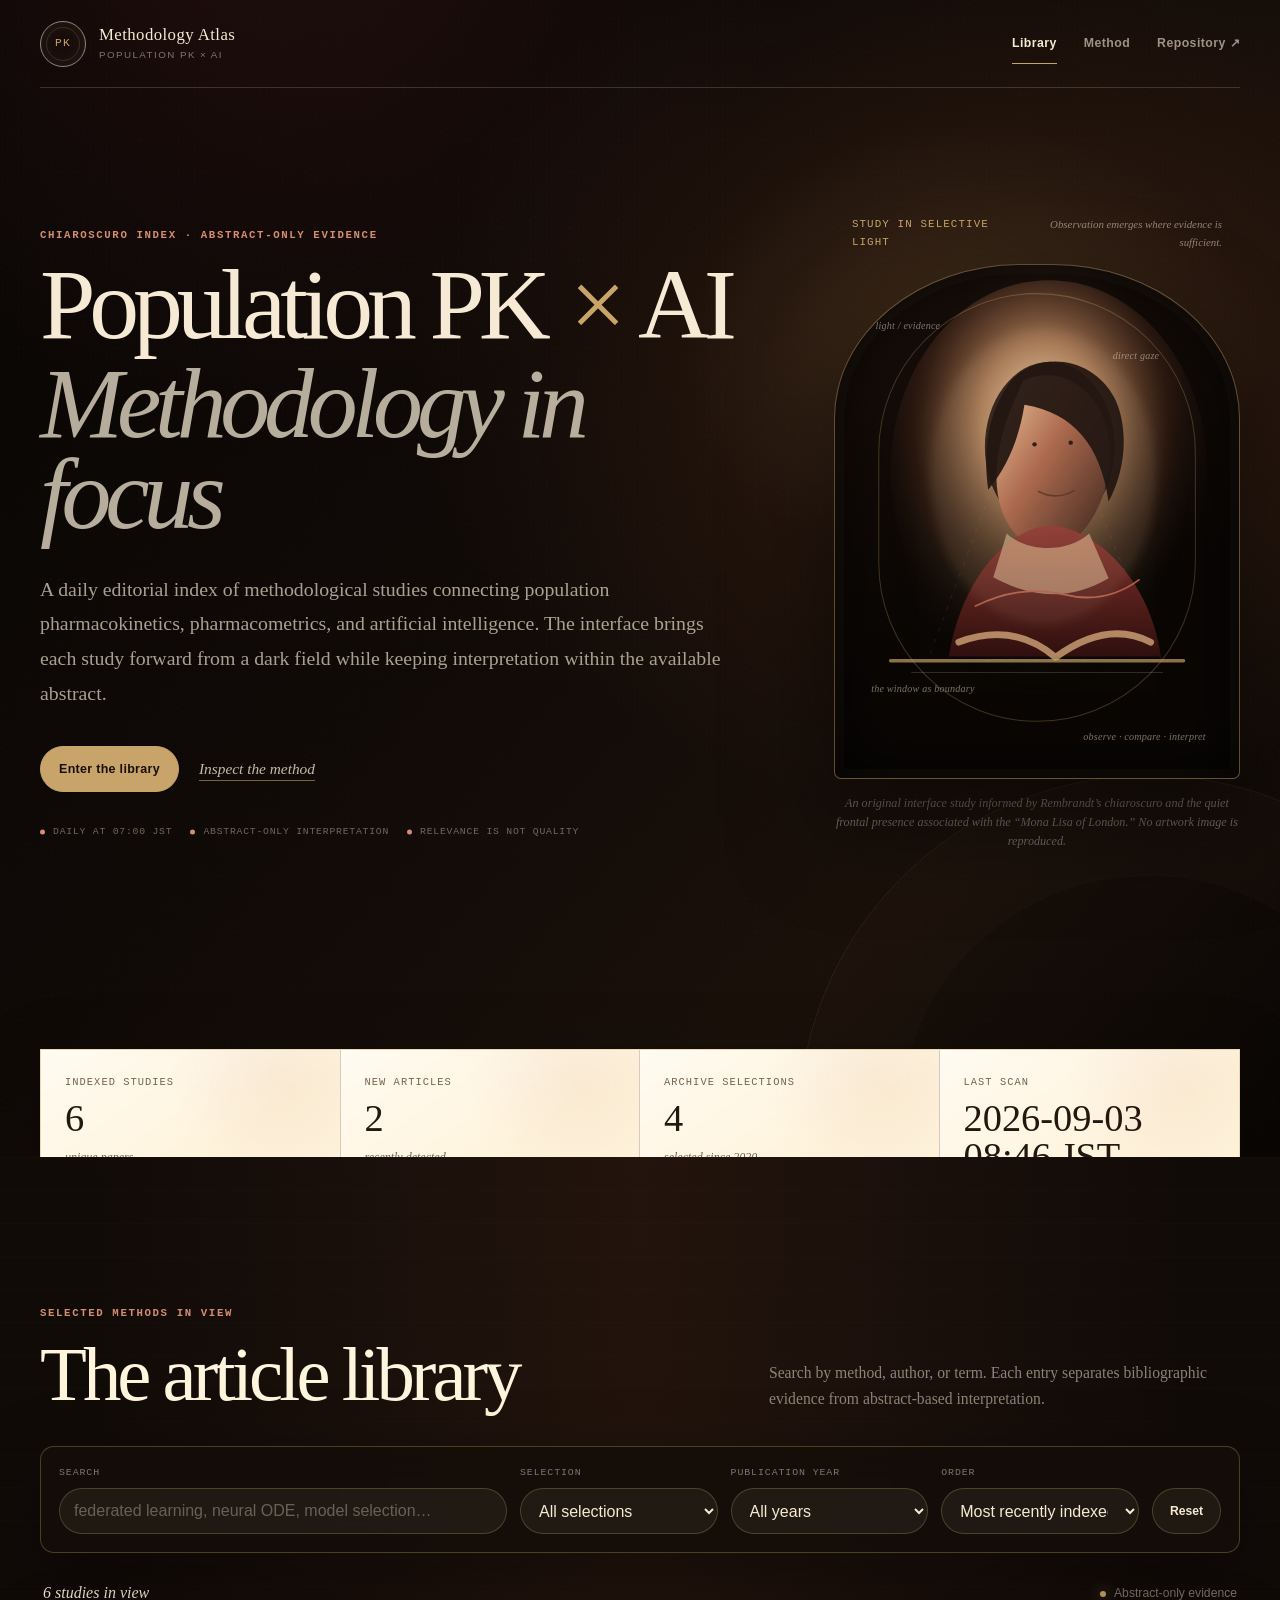
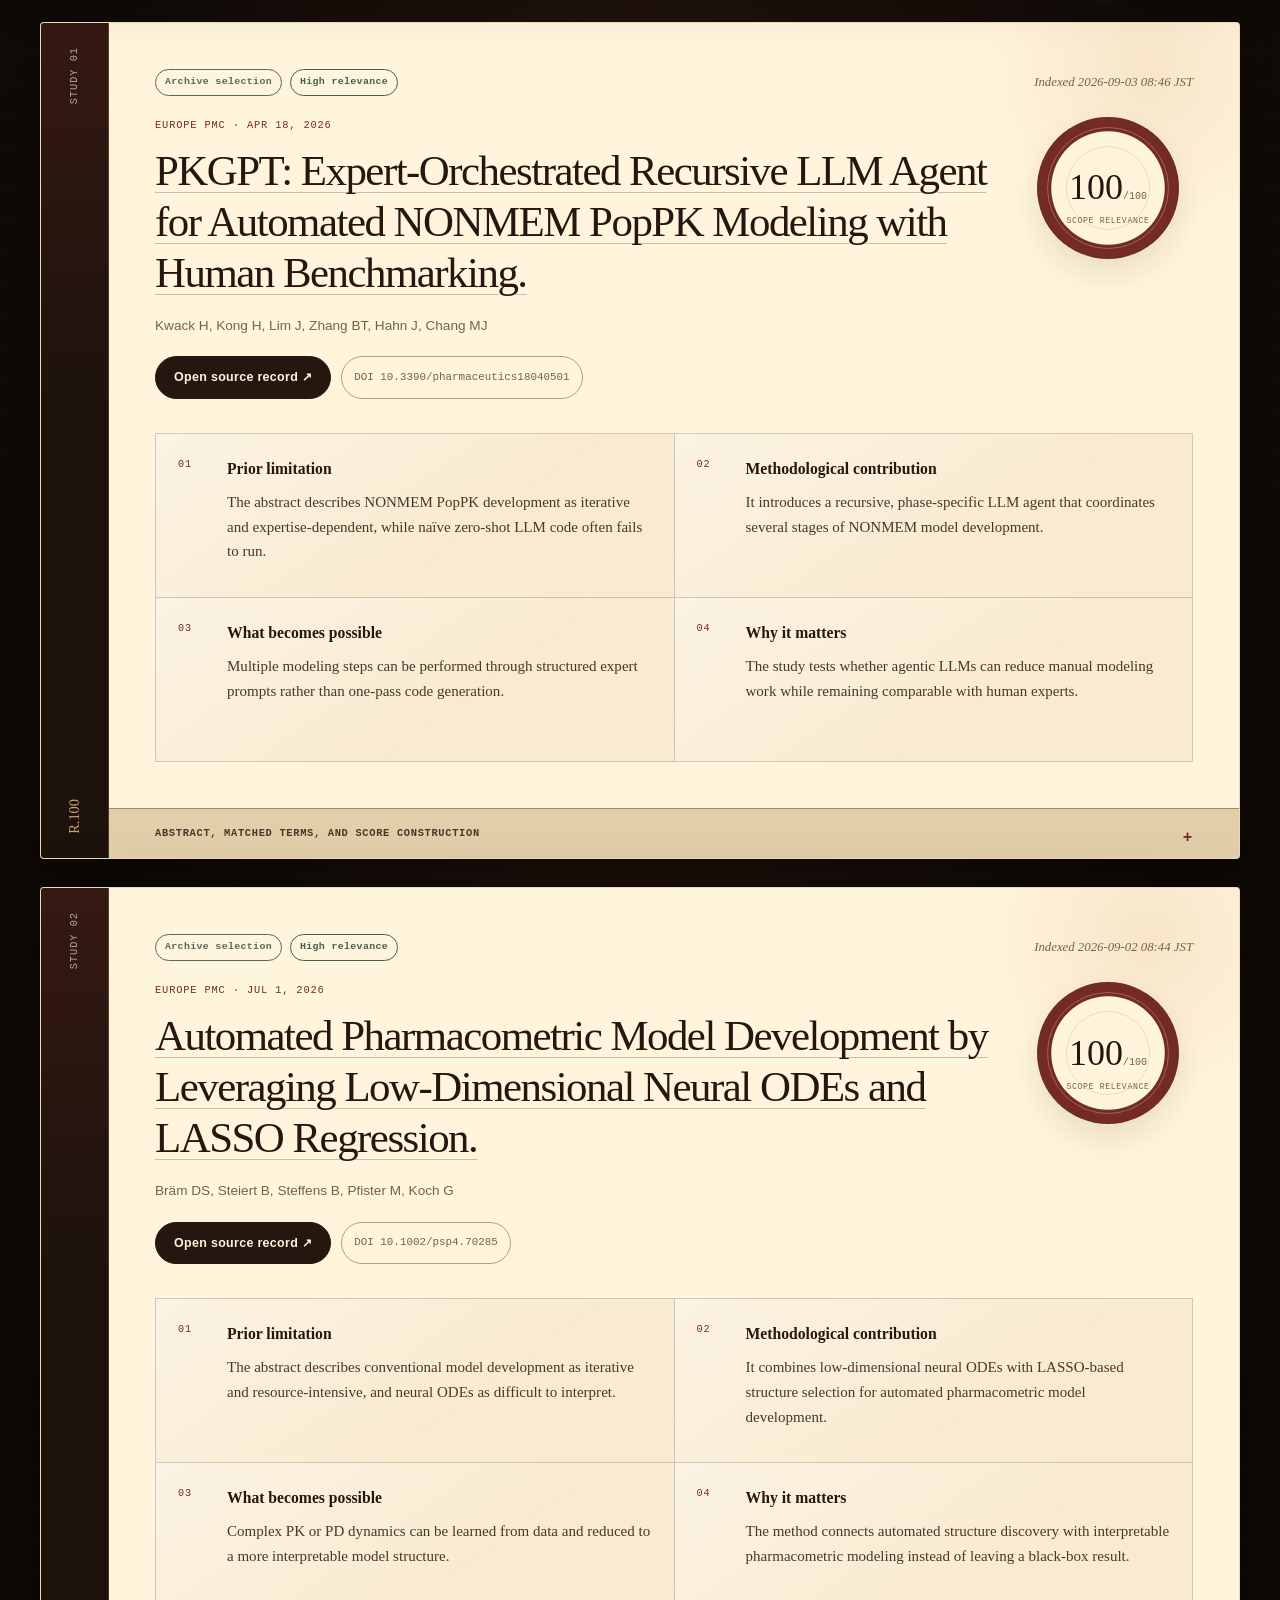
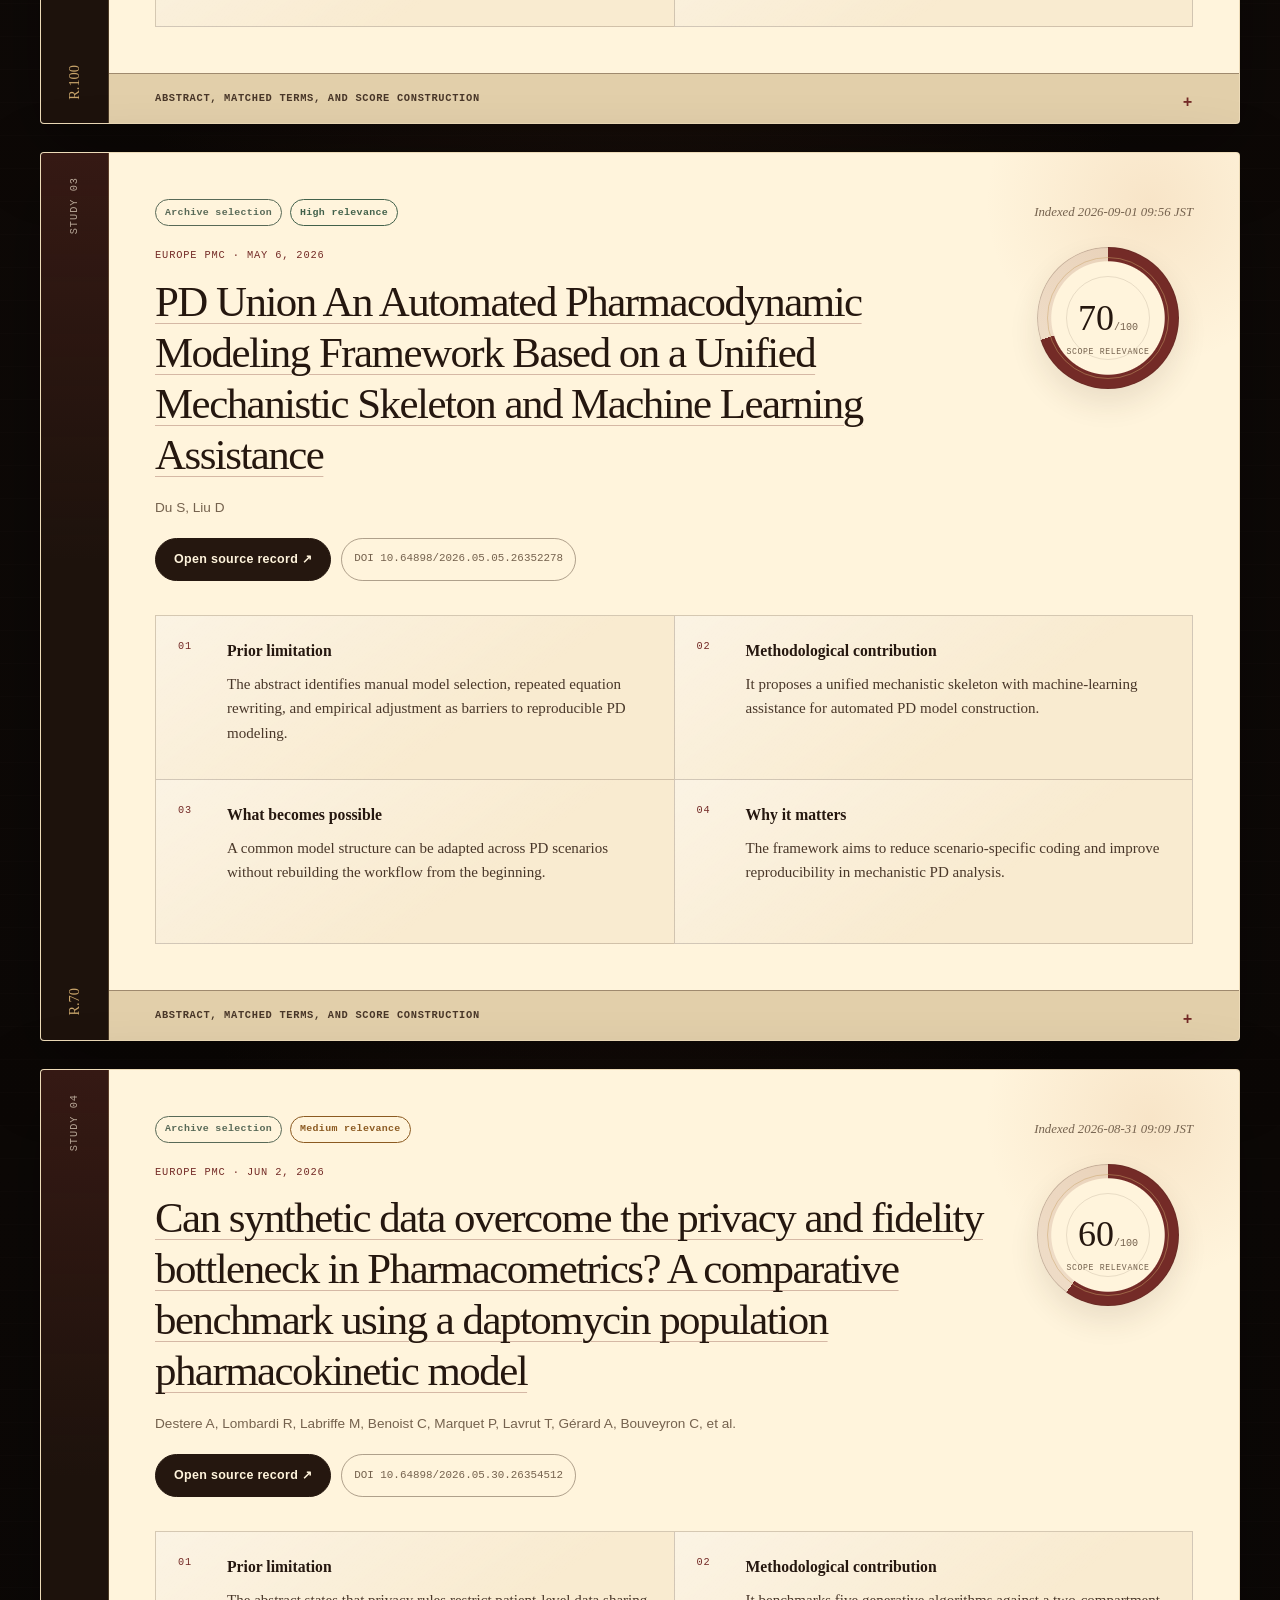
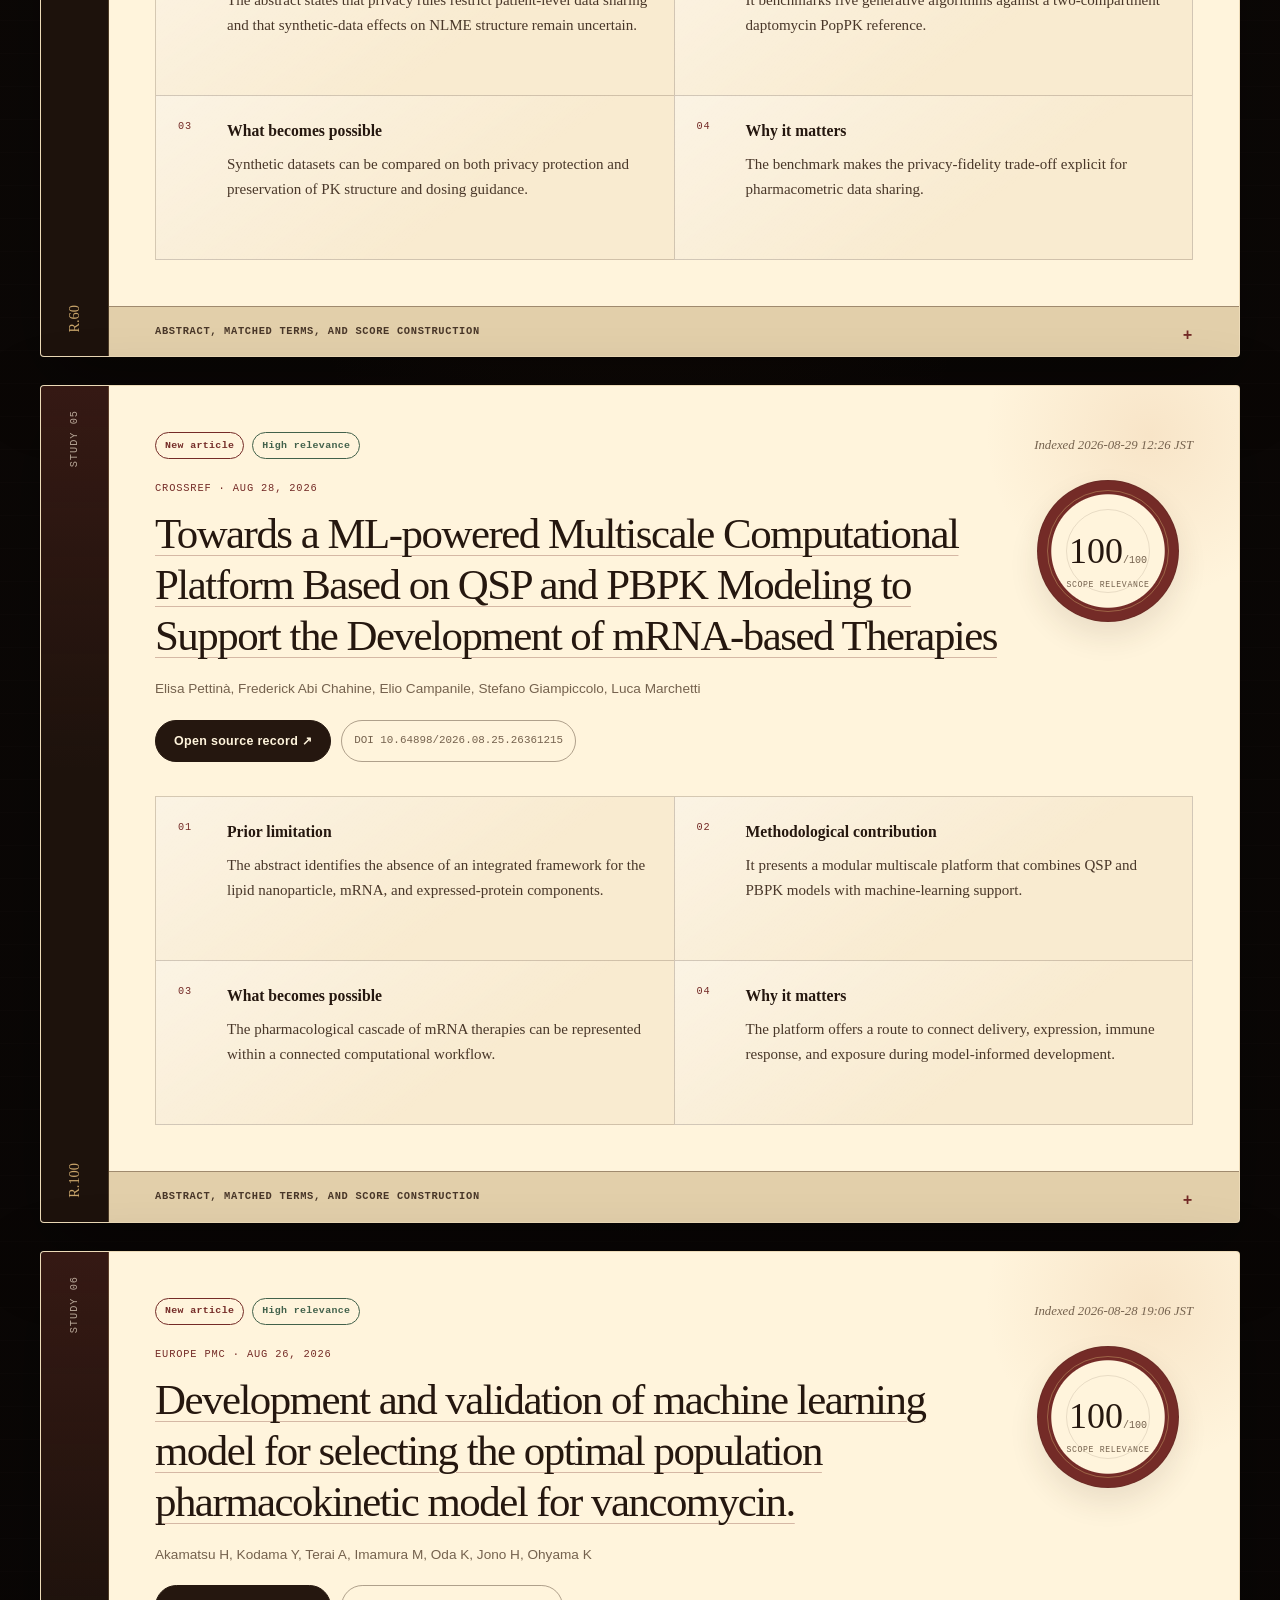
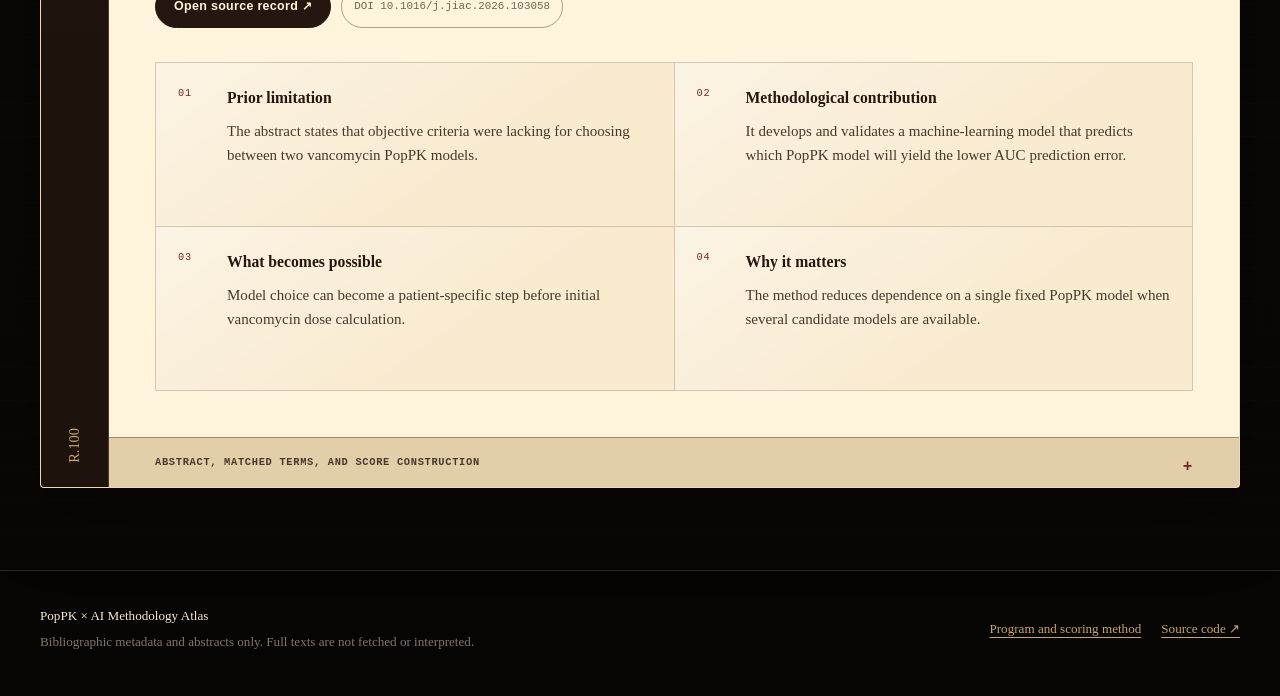
==== commit 395e8caf: "Recast the dashboard as a Rembrandt-inspired chiaroscuro gallery" ====
--- a/docs/index.html
+++ b/docs/index.html
@@ -4,7 +4,7 @@
   <meta charset="utf-8">
   <meta name="viewport" content="width=device-width, initial-scale=1">
   <meta name="description" content="Abstract-only monitoring of PopPK and AI methodology literature">
-  <meta name="theme-color" content="#11100d">
+  <meta name="theme-color" content="#0d0907">
   <title>PopPK × AI Methodology Atlas</title>
   <link rel="stylesheet" href="./assets/styles.css">
   <script src="./assets/app.js" defer></script>
@@ -12,10 +12,10 @@
 <body class="library-page">
   <a class="skip-link" href="#articles">Skip to the article library</a>
 
-  <header class="folio-header">
+  <header class="chiaroscuro-header">
     <nav class="site-nav shell" aria-label="Primary navigation">
-      <a class="brand" href="./" aria-label="PopPK × AI Methodology Atlas">
-        <span class="brand-seal" aria-hidden="true">P×A</span>
+      <a class="brand" href="./" aria-label="Methodology Atlas home">
+        <span class="brand-seal" aria-hidden="true">PK</span>
         <span class="brand-copy">
           <strong>Methodology Atlas</strong>
           <small>Population PK × AI</small>
@@ -25,189 +25,203 @@
         <a class="active" href="./">Library</a>
         <a href="./method.html">Method</a>
         <a href="https://github.com/Nakamarusan/poppk-ai-literature-monitor"
-           target="_blank" rel="noopener noreferrer">Repository</a>
+           target="_blank" rel="noopener noreferrer">Repository ↗</a>
       </div>
     </nav>
 
     <div class="hero shell">
       <div class="hero-copy">
-        <p class="folio-label">Living index · abstract-only evidence</p>
+        <p class="folio-label">Chiaroscuro index · Abstract-only evidence</p>
         <h1>
-          <span class="title-line">Methods at the edge of</span>
-          <span class="title-line title-accent">population PK <i>×</i> intelligence.</span>
+          Population PK <span class="title-cross">×</span> AI
+          <em>Methodology in focus</em>
         </h1>
         <p class="lead">
-          A daily, curated view of methodological studies connecting population
-          pharmacokinetics, pharmacometrics, and artificial intelligence. Every
-          interpretation is constrained to the available abstract.
+          A daily editorial index of methodological studies connecting
+          population pharmacokinetics, pharmacometrics, and artificial
+          intelligence. The interface brings each study forward from a dark
+          field while keeping interpretation within the available abstract.
         </p>
         <div class="hero-actions">
-          <a class="ink-button" href="#articles">Explore the index <span aria-hidden="true">↘</span></a>
-          <a class="text-link" href="./method.html">How the monitor works</a>
-        </div>
-        <div class="hero-proof" aria-label="Method summary">
-          <span>Daily search</span>
+          <a class="ink-button" href="#articles">Enter the library</a>
+          <a class="text-link" href="./method.html">Inspect the method</a>
+        </div>
+        <div class="hero-notes" aria-label="Monitoring principles">
+          <span>Daily at 07:00 JST</span>
           <span>Abstract-only interpretation</span>
-          <span>Transparent 0–100 relevance</span>
-        </div>
-      </div>
-
-      <figure class="geometry-study" aria-label="A geometric study of proportion and connected systems">
-        <div class="geometry-frame">
-          <span class="geometry-caption geometry-caption-top">OBSERVATION / MODEL / INFERENCE</span>
-          <svg viewBox="0 0 520 520" role="img" aria-hidden="true">
+          <span>Relevance is not quality</span>
+        </div>
+      </div>
+
+      <figure class="portrait-window" aria-label="An original chiaroscuro study of observation, model, and inference">
+        <div class="portrait-caption">
+          <span>Study in selective light</span>
+          <p>Observation emerges where evidence is sufficient.</p>
+        </div>
+        <div class="portrait-stage">
+          <svg viewBox="0 0 480 610" role="img" aria-hidden="true">
             <defs>
-              <radialGradient id="orbGlow" cx="50%" cy="48%" r="58%">
-                <stop offset="0" stop-color="#d3b476" stop-opacity=".24"/>
-                <stop offset=".62" stop-color="#b65d43" stop-opacity=".05"/>
-                <stop offset="1" stop-color="#0d0c0a" stop-opacity="0"/>
+              <radialGradient id="portraitGlow" cx="48%" cy="36%" r="58%">
+                <stop offset="0" stop-color="#f7d9aa" stop-opacity=".96"/>
+                <stop offset=".34" stop-color="#c88a5e" stop-opacity=".72"/>
+                <stop offset=".72" stop-color="#5a3020" stop-opacity=".24"/>
+                <stop offset="1" stop-color="#120b08" stop-opacity="0"/>
               </radialGradient>
-              <filter id="roughen">
-                <feTurbulence type="fractalNoise" baseFrequency=".8" numOctaves="1" result="noise"/>
-                <feDisplacementMap in="SourceGraphic" in2="noise" scale="0.7"/>
+              <linearGradient id="figureWash" x1="0" y1="0" x2="1" y2="1">
+                <stop offset="0" stop-color="#edc899"/>
+                <stop offset=".44" stop-color="#a76146"/>
+                <stop offset="1" stop-color="#27140f"/>
+              </linearGradient>
+              <linearGradient id="velvetWash" x1="0" y1="0" x2="0" y2="1">
+                <stop offset="0" stop-color="#8c342e"/>
+                <stop offset="1" stop-color="#32100f"/>
+              </linearGradient>
+              <filter id="softFocus">
+                <feGaussianBlur stdDeviation="5"/>
               </filter>
             </defs>
-            <circle class="study-glow" cx="260" cy="260" r="238" fill="url(#orbGlow)"/>
-            <g class="study-lines" filter="url(#roughen)">
-              <rect x="78" y="78" width="364" height="364" rx="4"/>
-              <circle cx="260" cy="260" r="182"/>
-              <circle cx="260" cy="260" r="111"/>
-              <circle cx="260" cy="260" r="52"/>
-              <path d="M78 442 442 78M78 78l364 364"/>
-              <path d="M260 78v364M78 260h364"/>
-              <path d="M149 371c0-123 99-222 222-222"/>
-              <path d="M149 371c0-62 50-111 111-111"/>
-              <path d="M260 260c0-29 23-52 52-52"/>
-              <path d="M312 208c29 0 52 23 52 52"/>
-              <path d="M364 260c0 57-47 104-104 104"/>
-              <path class="orbit-dash" d="M118 324c48 71 135 112 225 91 51-12 92-42 118-82"/>
-            </g>
-            <g class="study-points">
-              <circle cx="260" cy="260" r="6"/>
-              <circle cx="149" cy="371" r="4"/>
-              <circle cx="371" cy="149" r="4"/>
-            </g>
+
+            <rect class="window-outer" x="52" y="34" width="376" height="508" rx="188"/>
+            <ellipse class="light-field" cx="254" cy="244" rx="188" ry="226" fill="url(#portraitGlow)"/>
+            <path class="pyramid-line" d="M242 116 110 470h278Z"/>
+            <ellipse class="head-shadow" cx="255" cy="216" rx="77" ry="101"/>
+            <path class="face-light" d="M224 137c47-20 91 12 101 67 7 40-7 91-39 121-24 22-61 15-80-17-23-38-19-98 18-171Z" fill="url(#figureWash)"/>
+            <path class="hair-shadow" d="M206 142c30-42 100-35 126 16 17 34 14 85-7 123-10-67-41-105-100-115-6 38-19 72-43 101-7-48 1-93 24-125Z"/>
+            <path class="shoulders" d="M135 465c18-106 81-155 120-155 51 0 119 61 132 155Z" fill="url(#velvetWash)"/>
+            <path class="collar-light" d="M204 319c22 21 70 25 98 0l23 53c-45 27-91 24-137-1Z"/>
+            <path class="hands" d="M147 448c43-16 82-10 115 18 41-30 78-36 113-18"/>
+            <path class="red-thread" d="M167 405c32-16 68-22 103-14 35 9 64 3 91-17"/>
+            <line class="window-ledge" x1="66" y1="470" x2="414" y2="470"/>
+            <line class="window-ledge light" x1="91" y1="484" x2="389" y2="484"/>
+            <circle class="gaze" cx="237" cy="213" r="2.6"/>
+            <circle class="gaze" cx="280" cy="211" r="2.6"/>
+            <path class="mouth" d="M242 269c13 7 28 7 42-1"/>
+            <ellipse class="soft-halo" cx="247" cy="251" rx="134" ry="176" filter="url(#softFocus)"/>
+
             <g class="study-notes">
-              <text x="84" y="62">proportion</text>
-              <text x="345" y="472">observation</text>
-              <text x="278" y="251">model</text>
-              <text x="96" y="286">data</text>
-              <text x="366" y="286">inference</text>
+              <text x="48" y="76">light / evidence</text>
+              <text x="330" y="112">direct gaze</text>
+              <text x="43" y="507">the window as boundary</text>
+              <text x="295" y="564">observe · compare · interpret</text>
             </g>
           </svg>
-          <div class="geometry-core">
-            <span>PK</span>
-            <i>×</i>
-            <span>AI</span>
-          </div>
-          <span class="geometry-caption geometry-caption-bottom">A STUDY IN PROPORTION</span>
-        </div>
-        <figcaption>Observation becomes useful when its structure is visible.</figcaption>
+        </div>
+        <figcaption>
+          An original interface study informed by Rembrandt’s chiaroscuro and
+          the quiet frontal presence associated with the “Mona Lisa of London.”
+          No artwork image is reproduced.
+        </figcaption>
       </figure>
     </div>
 
-    <dl class="stats shell" aria-label="Dashboard statistics">
+    <dl class="stats-deck shell" aria-label="Dashboard statistics">
       <div>
         <dt>Indexed studies</dt>
         <dd id="statTotal">—</dd>
+        <span>unique papers</span>
       </div>
       <div>
         <dt>New articles</dt>
         <dd id="statNew">—</dd>
+        <span>recently detected</span>
       </div>
       <div>
         <dt>Archive selections</dt>
         <dd id="statHistorical">—</dd>
+        <span>selected since 2020</span>
       </div>
       <div>
         <dt>Last scan</dt>
         <dd id="statScan">—</dd>
+        <span>Japan Standard Time</span>
       </div>
     </dl>
   </header>
 
-  <main class="shell library-main">
-    <div class="library-heading">
-      <div>
-        <p class="folio-label">The indexed collection</p>
-        <h2>Methodological signals, arranged as working notes.</h2>
-      </div>
-      <p>
-        Search by method, author, platform, or concept. Relevance measures scope
-        alignment—not scientific quality.
-      </p>
+  <main class="catalog-shell">
+    <div class="shell">
+      <section class="catalog-heading" aria-labelledby="catalog-title">
+        <div>
+          <p class="folio-label">Selected methods in view</p>
+          <h2 id="catalog-title">The article library</h2>
+        </div>
+        <p>
+          Search by method, author, or term. Each entry separates bibliographic
+          evidence from abstract-based interpretation.
+        </p>
+      </section>
+
+      <section class="instrument-panel" aria-label="Search and filter the article library">
+        <label class="search-field">
+          <span>Search</span>
+          <input id="searchInput" type="search"
+                 placeholder="federated learning, neural ODE, model selection…"
+                 autocomplete="off">
+        </label>
+
+        <label>
+          <span>Selection</span>
+          <select id="typeFilter">
+            <option value="all">All selections</option>
+            <option value="new">New articles</option>
+            <option value="historical">Archive selections</option>
+          </select>
+        </label>
+
+        <label>
+          <span>Publication year</span>
+          <select id="yearFilter">
+            <option value="all">All years</option>
+          </select>
+        </label>
+
+        <label>
+          <span>Order</span>
+          <select id="sortOrder">
+            <option value="reported-desc">Most recently indexed</option>
+            <option value="published-desc">Most recently published</option>
+            <option value="score-desc">Highest relevance score</option>
+          </select>
+        </label>
+
+        <button id="clearFilters" class="clear-button" type="button">Reset</button>
+      </section>
+
+      <div class="result-bar">
+        <p id="resultCount" aria-live="polite">Loading the studies…</p>
+        <p><span class="status-dot" aria-hidden="true"></span>Abstract-only evidence</p>
+      </div>
+
+      <section id="articles" class="article-list" aria-label="Article studies"></section>
+
+      <section id="emptyState" class="empty-state" hidden>
+        <p class="folio-label">Nothing in view</p>
+        <h2>Try another term or clear the filters.</h2>
+      </section>
+
+      <section id="errorState" class="empty-state error-state" hidden>
+        <p class="folio-label">Catalog unavailable</p>
+        <h2>The article data could not be loaded.</h2>
+      </section>
+
+      <noscript>
+        <section class="empty-state">
+          <h2>JavaScript is required to search and render the catalog.</h2>
+        </section>
+      </noscript>
     </div>
-
-    <section class="instrument-panel" aria-label="Search and filter the article library">
-      <label class="search-field">
-        <span>Search the index</span>
-        <input id="searchInput" type="search"
-               placeholder="federated learning, neural ODE, model selection…"
-               autocomplete="off">
-      </label>
-
-      <label>
-        <span>Selection</span>
-        <select id="typeFilter">
-          <option value="all">All selections</option>
-          <option value="new">New articles</option>
-          <option value="historical">Archive selections</option>
-        </select>
-      </label>
-
-      <label>
-        <span>Year</span>
-        <select id="yearFilter">
-          <option value="all">All years</option>
-        </select>
-      </label>
-
-      <label>
-        <span>Order</span>
-        <select id="sortOrder">
-          <option value="reported-desc">Recently indexed</option>
-          <option value="published-desc">Recently published</option>
-          <option value="score-desc">Highest relevance</option>
-        </select>
-      </label>
-
-      <button id="clearFilters" class="clear-button" type="button">Reset</button>
-    </section>
-
-    <div class="result-bar">
-      <p id="resultCount" aria-live="polite">Loading the index…</p>
-      <p>Abstract-only evidence <span aria-hidden="true">·</span> Full text is never analyzed</p>
-    </div>
-
-    <section id="articles" class="article-list" aria-label="Article folios"></section>
-
-    <section id="emptyState" class="empty-state" hidden>
-      <p class="folio-label">No matching record</p>
-      <h2>Try another method, year, or selection type.</h2>
-    </section>
-
-    <section id="errorState" class="empty-state error-state" hidden>
-      <p class="folio-label">Catalog unavailable</p>
-      <h2>The article data could not be loaded.</h2>
-    </section>
-
-    <noscript>
-      <section class="empty-state">
-        <h2>JavaScript is required to search and render the catalog.</h2>
-      </section>
-    </noscript>
   </main>
 
   <footer class="site-footer">
     <div class="shell footer-grid">
       <div>
-        <p class="footer-mark">P×A / METHODOLOGY ATLAS</p>
-        <p>Bibliographic metadata and abstracts only. No full-text interpretation.</p>
+        <strong>PopPK × AI Methodology Atlas</strong>
+        <p>Bibliographic metadata and abstracts only. Full texts are not fetched or interpreted.</p>
       </div>
       <div class="footer-links">
         <a href="./method.html">Program and scoring method</a>
         <a href="https://github.com/Nakamarusan/poppk-ai-literature-monitor"
-           target="_blank" rel="noopener noreferrer">Source code</a>
+           target="_blank" rel="noopener noreferrer">Source code ↗</a>
       </div>
     </div>
   </footer>
--- a/docs/assets/styles.css
+++ b/docs/assets/styles.css
@@ -1,34 +1,37 @@
 /*
- * Contemporary atelier system.
- * The design translates observation, proportion, geometric construction,
- * marginal notation, brown ink, and red chalk into a modern editorial UI.
+ * Chiaroscuro gallery system.
+ * The interface uses selective light, deep umber, warm earth pigments, quiet
+ * frontal composition, and window-like frames. It does not reproduce an
+ * artwork or include a museum image.
  */
 :root {
-  color-scheme: light;
-  --night: #151612;
-  --night-soft: #20211c;
-  --night-line: rgba(244, 236, 214, 0.16);
-  --paper: #eee5cf;
-  --paper-light: #f8f2e4;
-  --paper-white: #fffdf7;
-  --paper-deep: #ddd0b2;
-  --ink: #171410;
-  --ink-soft: #383128;
-  --muted: #716554;
-  --line: rgba(69, 54, 37, 0.18);
-  --line-strong: rgba(69, 54, 37, 0.34);
-  --chalk: #bd624b;
-  --chalk-light: #dd8c73;
-  --chalk-dark: #843d2c;
-  --verdigris: #6f8c7c;
-  --lapis: #4c6482;
-  --gold: #b89b61;
-  --shadow-soft: 0 22px 70px rgba(42, 31, 18, 0.10);
-  --shadow-deep: 0 34px 100px rgba(10, 10, 8, 0.22);
+  color-scheme: dark light;
+  --black: #090705;
+  --black-soft: #110c09;
+  --umber: #1d120c;
+  --umber-light: #302016;
+  --carmine: #742b27;
+  --rose: #ad5e49;
+  --rose-light: #d48d70;
+  --gold: #c8a46a;
+  --gold-muted: #94764b;
+  --sage: #6f7766;
+  --paper: #ead9b8;
+  --paper-soft: #f2e3c7;
+  --paper-light: #fff4dc;
+  --ink: #25170f;
+  --ink-soft: #493729;
+  --muted: #75624e;
+  --cream: #f6ead5;
+  --line-light: rgba(244, 225, 193, 0.18);
+  --line-dark: rgba(66, 43, 27, 0.22);
+  --line-strong: rgba(66, 43, 27, 0.42);
+  --shadow: 0 26px 80px rgba(0, 0, 0, 0.30);
+  --soft-shadow: 0 22px 54px rgba(30, 17, 8, 0.18);
   --shell: 1200px;
-  --serif: "Iowan Old Style", "Baskerville", "Palatino Linotype", Palatino, Georgia, serif;
+  --display: "Baskerville", "Iowan Old Style", "Palatino Linotype", Palatino, Georgia, serif;
   --sans: "Avenir Next", Avenir, Inter, ui-sans-serif, -apple-system, BlinkMacSystemFont, "Segoe UI", sans-serif;
-  --mono: "SFMono-Regular", "Roboto Mono", Consolas, "Liberation Mono", monospace;
+  --mono: "SFMono-Regular", Consolas, "Liberation Mono", monospace;
 }
 
 * { box-sizing: border-box; }
@@ -36,102 +39,76 @@
 body {
   margin: 0;
   min-width: 320px;
-  color: var(--ink);
-  background: var(--paper);
+  color: var(--cream);
+  background: var(--black);
   font-family: var(--sans);
   line-height: 1.65;
   text-rendering: optimizeLegibility;
 }
-body::before {
-  position: fixed;
-  z-index: -1;
-  inset: 0;
-  background:
-    radial-gradient(circle at 14% 12%, rgba(255, 255, 255, 0.55), transparent 28rem),
-    repeating-linear-gradient(0deg, transparent 0 31px, rgba(73, 55, 35, 0.035) 32px),
-    repeating-linear-gradient(90deg, transparent 0 31px, rgba(73, 55, 35, 0.025) 32px),
-    var(--paper);
-  content: "";
-  pointer-events: none;
-}
-body::after {
-  position: fixed;
-  z-index: -1;
-  inset: 0;
-  opacity: 0.22;
-  background-image:
-    radial-gradient(circle at 30% 40%, rgba(63, 45, 25, 0.16) 0 0.45px, transparent 0.6px),
-    radial-gradient(circle at 70% 65%, rgba(255, 255, 255, 0.42) 0 0.45px, transparent 0.6px);
-  background-size: 7px 7px, 9px 9px;
-  content: "";
-  pointer-events: none;
-}
-
 a { color: inherit; }
 button, input, select { font: inherit; }
 button, select { cursor: pointer; }
 code { font-family: var(--mono); }
-h1, h2, h3 { font-family: var(--serif); }
+h1, h2, h3 { font-family: var(--display); }
 .shell { width: min(calc(100% - 40px), var(--shell)); margin-inline: auto; }
 
 .skip-link {
   position: fixed;
-  z-index: 200;
+  z-index: 300;
   top: 12px;
   left: 12px;
-  padding: 10px 14px;
+  padding: 10px 15px;
   border-radius: 999px;
-  background: var(--paper-white);
+  background: var(--paper-light);
   color: var(--ink);
   transform: translateY(-180%);
   transition: transform 160ms ease;
 }
 .skip-link:focus { transform: translateY(0); }
 
-/* Dark editorial masthead */
-.hero-shell {
+/* Header and navigation */
+.chiaroscuro-header {
   position: relative;
   overflow: hidden;
-  color: var(--paper-light);
+  padding-bottom: 62px;
   background:
-    radial-gradient(circle at 82% 20%, rgba(189, 98, 75, 0.18), transparent 30rem),
-    radial-gradient(circle at 18% -10%, rgba(111, 140, 124, 0.14), transparent 32rem),
-    linear-gradient(140deg, #11120f 0%, #1a1b17 50%, #151612 100%);
-}
-.hero-shell::before {
+    radial-gradient(ellipse at 76% 31%, rgba(221, 159, 91, 0.24) 0, rgba(133, 71, 38, 0.12) 18rem, transparent 35rem),
+    radial-gradient(circle at 20% -10%, rgba(114, 43, 39, 0.22), transparent 34rem),
+    linear-gradient(132deg, #070504 0%, #100a07 43%, #1a100a 73%, #090604 100%);
+}
+.chiaroscuro-header::before {
   position: absolute;
   inset: 0;
-  opacity: 0.72;
+  opacity: 0.38;
   background-image:
-    linear-gradient(rgba(244, 236, 214, 0.035) 1px, transparent 1px),
-    linear-gradient(90deg, rgba(244, 236, 214, 0.035) 1px, transparent 1px),
-    linear-gradient(30deg, transparent 49.6%, rgba(221, 140, 115, 0.07) 50%, transparent 50.4%);
-  background-size: 42px 42px, 42px 42px, 260px 260px;
+    radial-gradient(circle at 30% 40%, rgba(255,255,255,.10) 0 .4px, transparent .55px),
+    radial-gradient(circle at 70% 65%, rgba(198,154,99,.12) 0 .45px, transparent .6px);
+  background-size: 8px 8px, 11px 11px;
   content: "";
   pointer-events: none;
 }
-.hero-shell::after {
+.chiaroscuro-header::after {
   position: absolute;
-  right: -170px;
-  bottom: -210px;
-  width: 560px;
-  height: 560px;
-  border: 1px solid rgba(221, 140, 115, 0.20);
+  right: -220px;
+  bottom: -320px;
+  width: 700px;
+  height: 700px;
+  border: 1px solid rgba(200, 164, 106, 0.10);
   border-radius: 50%;
-  box-shadow: inset 0 0 0 80px rgba(221, 140, 115, 0.015);
+  box-shadow: inset 0 0 0 100px rgba(200, 164, 106, 0.018);
   content: "";
   pointer-events: none;
 }
 
 .site-nav {
   position: relative;
-  z-index: 10;
+  z-index: 20;
   display: flex;
   min-height: 88px;
   align-items: center;
   justify-content: space-between;
   gap: 28px;
-  border-bottom: 1px solid var(--night-line);
+  border-bottom: 1px solid var(--line-light);
 }
 .brand {
   display: inline-flex;
@@ -145,30 +122,42 @@
   width: 46px;
   height: 46px;
   place-items: center;
-  border: 1px solid rgba(244, 236, 214, 0.54);
+  border: 1px solid rgba(246, 234, 213, 0.56);
   border-radius: 50%;
-  color: var(--chalk-light);
-  font-family: var(--mono);
-  font-size: 0.72rem;
+  color: var(--gold);
+  font-family: var(--mono);
+  font-size: 0.7rem;
   letter-spacing: 0.12em;
+  box-shadow: inset 0 0 24px rgba(200, 164, 106, 0.10);
 }
 .brand-seal::after {
   position: absolute;
   inset: 5px;
-  border: 1px solid rgba(244, 236, 214, 0.14);
+  border: 1px solid rgba(246, 234, 213, 0.13);
   border-radius: 50%;
   content: "";
 }
-.brand-copy { display: grid; line-height: 1.12; }
-.brand-copy strong { font-family: var(--serif); font-size: 1.02rem; font-weight: 600; letter-spacing: 0.02em; }
-.brand-copy small { margin-top: 4px; color: rgba(244, 236, 214, 0.55); font-size: 0.64rem; letter-spacing: 0.13em; text-transform: uppercase; }
-.nav-links { display: flex; align-items: center; gap: 26px; }
+.brand-copy { display: grid; line-height: 1.1; }
+.brand-copy strong {
+  font-family: var(--display);
+  font-size: 1.05rem;
+  font-weight: 500;
+  letter-spacing: 0.025em;
+}
+.brand-copy small {
+  margin-top: 5px;
+  color: rgba(246, 234, 213, 0.48);
+  font-size: 0.61rem;
+  letter-spacing: 0.15em;
+  text-transform: uppercase;
+}
+.nav-links { display: flex; align-items: center; gap: 27px; }
 .nav-links a {
   position: relative;
-  color: rgba(244, 236, 214, 0.63);
-  font-size: 0.78rem;
+  color: rgba(246, 234, 213, 0.60);
+  font-size: 0.77rem;
   font-weight: 650;
-  letter-spacing: 0.03em;
+  letter-spacing: 0.035em;
   text-decoration: none;
 }
 .nav-links a::after {
@@ -177,423 +166,846 @@
   bottom: -10px;
   left: 0;
   height: 1px;
-  background: var(--chalk-light);
+  background: var(--gold);
   content: "";
   transform: scaleX(0);
   transform-origin: left;
   transition: transform 180ms ease;
 }
-.nav-links a:hover, .nav-links a.active { color: var(--paper-light); }
-.nav-links a:hover::after, .nav-links a.active::after { transform: scaleX(1); }
-
+.nav-links a:hover,
+.nav-links a.active { color: var(--cream); }
+.nav-links a:hover::after,
+.nav-links a.active::after { transform: scaleX(1); }
+
+/* Landing hero */
 .hero {
   position: relative;
   z-index: 2;
   display: grid;
-  grid-template-columns: minmax(0, 1.45fr) minmax(340px, 0.85fr);
-  gap: clamp(40px, 7vw, 104px);
+  grid-template-columns: minmax(0, 1.26fr) minmax(360px, 0.74fr);
+  gap: clamp(44px, 8vw, 118px);
   align-items: center;
-  padding-block: clamp(72px, 10vw, 132px) clamp(118px, 13vw, 178px);
-}
-.folio-label {
+  padding-block: clamp(72px, 10vw, 132px) clamp(100px, 12vw, 154px);
+}
+.folio-label,
+.section-kicker {
   margin: 0 0 16px;
-  color: var(--chalk-light);
-  font-family: var(--mono);
-  font-size: 0.69rem;
+  color: var(--rose-light);
+  font-family: var(--mono);
+  font-size: 0.67rem;
   font-weight: 700;
-  letter-spacing: 0.14em;
+  letter-spacing: 0.15em;
   text-transform: uppercase;
 }
-.hero h1, .method-hero h1 {
+.hero h1,
+.method-hero h1 {
+  max-width: 880px;
   margin: 0;
-  font-size: clamp(3.4rem, 7.8vw, 7.25rem);
-  font-weight: 450;
-  letter-spacing: -0.06em;
+  font-size: clamp(3.35rem, 7.8vw, 7.3rem);
+  font-weight: 430;
+  letter-spacing: -0.062em;
   line-height: 0.91;
 }
-.hero h1 em, .method-hero h1 em {
+.hero h1 em,
+.method-hero h1 em {
   display: block;
-  color: rgba(244, 236, 214, 0.76);
+  margin-top: 0.08em;
+  color: rgba(246, 234, 213, 0.73);
   font-weight: 400;
 }
-.title-cross { color: var(--chalk-light); font-style: italic; font-weight: 400; }
+.title-cross { color: var(--gold); font-style: italic; font-weight: 400; }
 .lead {
-  max-width: 760px;
+  max-width: 770px;
   margin: 31px 0 0;
-  color: rgba(244, 236, 214, 0.68);
-  font-family: var(--serif);
-  font-size: clamp(1.04rem, 1.8vw, 1.24rem);
-  line-height: 1.72;
-}
-.hero-actions { display: flex; flex-wrap: wrap; align-items: center; gap: 18px; margin-top: 36px; }
-.ink-button, .source-link {
+  color: rgba(246, 234, 213, 0.67);
+  font-family: var(--display);
+  font-size: clamp(1.03rem, 1.8vw, 1.24rem);
+  line-height: 1.74;
+}
+.hero-actions {
+  display: flex;
+  flex-wrap: wrap;
+  align-items: center;
+  gap: 20px;
+  margin-top: 36px;
+}
+.ink-button,
+.source-link {
   display: inline-flex;
   min-height: 46px;
   align-items: center;
   justify-content: center;
   padding: 10px 18px;
-  border: 1px solid var(--chalk-light);
+  border: 1px solid var(--gold);
   border-radius: 999px;
-  background: var(--chalk-light);
-  color: #1a1713;
+  background: var(--gold);
+  color: #17100b;
   font-size: 0.78rem;
   font-weight: 760;
-  letter-spacing: 0.02em;
+  letter-spacing: 0.025em;
   text-decoration: none;
   transition: transform 170ms ease, background 170ms ease, color 170ms ease;
 }
-.ink-button:hover, .source-link:hover { background: transparent; color: var(--paper-light); transform: translateY(-2px); }
+.ink-button:hover,
+.source-link:hover {
+  background: transparent;
+  color: var(--cream);
+  transform: translateY(-2px);
+}
 .text-link {
-  color: rgba(244, 236, 214, 0.76);
-  font-family: var(--serif);
-  font-size: 0.93rem;
+  color: rgba(246, 234, 213, 0.78);
+  font-family: var(--display);
+  font-size: 0.96rem;
   font-style: italic;
-  text-decoration-color: rgba(221, 140, 115, 0.62);
+  text-decoration-color: rgba(200, 164, 106, 0.58);
   text-underline-offset: 6px;
 }
 .hero-notes { display: flex; flex-wrap: wrap; gap: 10px 18px; margin-top: 32px; }
 .hero-notes span {
-  color: rgba(244, 236, 214, 0.45);
-  font-family: var(--mono);
-  font-size: 0.63rem;
+  position: relative;
+  padding-left: 13px;
+  color: rgba(246, 234, 213, 0.42);
+  font-family: var(--mono);
+  font-size: 0.61rem;
   letter-spacing: 0.08em;
   text-transform: uppercase;
 }
-.hero-notes span::before { margin-right: 8px; color: var(--verdigris); content: "•"; }
-
-/* Geometric observation instrument */
-.observatory {
-  position: relative;
+.hero-notes span::before {
+  position: absolute;
+  top: 50%;
+  left: 0;
+  width: 5px;
+  height: 5px;
+  border-radius: 50%;
+  background: var(--rose-light);
+  content: "";
+  transform: translateY(-50%);
+}
+
+/* Original portrait-window study */
+.portrait-window {
+  position: relative;
+  width: min(100%, 480px);
+  margin: 0 auto;
+}
+.portrait-caption {
+  display: flex;
+  justify-content: space-between;
+  gap: 18px;
+  margin: 0 18px 12px;
+  color: rgba(246, 234, 213, 0.52);
+  font-size: 0.68rem;
+}
+.portrait-caption span {
+  color: var(--gold);
+  font-family: var(--mono);
+  letter-spacing: 0.10em;
+  text-transform: uppercase;
+}
+.portrait-caption p {
+  max-width: 210px;
   margin: 0;
-  padding: 22px 22px 18px;
-  border: 1px solid rgba(244, 236, 214, 0.16);
-  border-radius: 30px;
-  background: linear-gradient(145deg, rgba(255, 255, 255, 0.055), rgba(255, 255, 255, 0.012));
-  box-shadow: var(--shadow-deep);
-  backdrop-filter: blur(10px);
-}
-.observatory::before {
+  font-family: var(--display);
+  font-style: italic;
+  text-align: right;
+}
+.portrait-stage {
+  position: relative;
+  overflow: hidden;
+  border: 1px solid rgba(200, 164, 106, 0.45);
+  border-radius: 46% 46% 7px 7px / 30% 30% 7px 7px;
+  background:
+    radial-gradient(ellipse at 52% 35%, rgba(237, 191, 127, 0.14), transparent 42%),
+    linear-gradient(160deg, #1a0f0a, #090604 64%);
+  box-shadow:
+    0 42px 100px rgba(0,0,0,.52),
+    inset 0 0 70px rgba(0,0,0,.72),
+    inset 0 0 0 9px rgba(200,164,106,.035);
+}
+.portrait-stage::before {
   position: absolute;
-  inset: 12px;
-  border: 1px solid rgba(244, 236, 214, 0.055);
-  border-radius: 22px;
+  inset: 8% 11% 15%;
+  border-radius: 50%;
+  background: radial-gradient(ellipse, rgba(236, 181, 111, 0.18), transparent 64%);
+  content: "";
+  filter: blur(12px);
+  animation: breathe-light 8s ease-in-out infinite alternate;
+}
+.portrait-stage svg { position: relative; display: block; width: 100%; height: auto; }
+.window-outer { fill: none; stroke: rgba(200,164,106,.28); stroke-width: 1.2; }
+.light-field { mix-blend-mode: screen; }
+.pyramid-line { fill: none; stroke: rgba(200,164,106,.14); stroke-width: 1; stroke-dasharray: 5 9; }
+.head-shadow { fill: #160b08; opacity: .88; }
+.hair-shadow { fill: #120806; opacity: .93; }
+.shoulders { opacity: .92; }
+.collar-light { fill: rgba(239,207,160,.48); }
+.hands,
+.red-thread,
+.window-ledge,
+.mouth {
+  fill: none;
+  stroke-linecap: round;
+  stroke-linejoin: round;
+}
+.hands { stroke: rgba(235,190,137,.68); stroke-width: 8; }
+.red-thread { stroke: var(--rose); stroke-width: 2.2; }
+.window-ledge { stroke: rgba(200,164,106,.68); stroke-width: 4; }
+.window-ledge.light { stroke: rgba(245,221,181,.21); stroke-width: 1; }
+.gaze { fill: #20110c; }
+.mouth { stroke: rgba(72,35,27,.72); stroke-width: 2; }
+.soft-halo { fill: rgba(245,211,164,.07); mix-blend-mode: screen; }
+.study-notes {
+  fill: rgba(246,234,213,.48);
+  font-family: var(--display);
+  font-size: 12px;
+  font-style: italic;
+  letter-spacing: .02em;
+}
+.portrait-window figcaption {
+  max-width: 420px;
+  margin: 15px auto 0;
+  color: rgba(246, 234, 213, 0.42);
+  font-family: var(--display);
+  font-size: 0.76rem;
+  font-style: italic;
+  line-height: 1.55;
+  text-align: center;
+}
+@keyframes breathe-light {
+  from { opacity: .62; transform: scale(.98); }
+  to { opacity: 1; transform: scale(1.03); }
+}
+
+/* Statistics */
+.stats-deck {
+  position: relative;
+  z-index: 12;
+  display: grid;
+  grid-template-columns: repeat(4, minmax(0, 1fr));
+  margin-bottom: -108px;
+  border: 1px solid rgba(200,164,106,.34);
+  background: var(--paper-light);
+  color: var(--ink);
+  box-shadow: var(--shadow);
+  transform: translateY(28px);
+}
+.stats-deck > div {
+  min-height: 128px;
+  padding: 24px;
+  border-right: 1px solid var(--line-dark);
+  background:
+    radial-gradient(circle at 80% 18%, rgba(180,94,73,.08), transparent 7rem),
+    linear-gradient(145deg, rgba(255,255,255,.62), transparent 58%);
+}
+.stats-deck > div:last-child { border-right: 0; }
+.stats-deck dt {
+  color: var(--muted);
+  font-family: var(--mono);
+  font-size: .65rem;
+  letter-spacing: .10em;
+  text-transform: uppercase;
+}
+.stats-deck dd {
+  margin: 8px 0 0;
+  font-family: var(--display);
+  font-size: clamp(1.65rem, 3vw, 2.55rem);
+  line-height: 1;
+}
+.stats-deck span {
+  display: block;
+  margin-top: 11px;
+  color: var(--muted);
+  font-family: var(--display);
+  font-size: .75rem;
+  font-style: italic;
+}
+
+/* Catalog */
+.catalog-shell {
+  position: relative;
+  padding-block: 148px 82px;
+  background:
+    radial-gradient(ellipse at 50% 0%, rgba(128,69,39,.16), transparent 34rem),
+    linear-gradient(180deg, #110b08 0%, #0c0806 55%, #090605 100%);
+}
+.catalog-shell::before {
+  position: absolute;
+  inset: 0;
+  opacity: .18;
+  background-image: linear-gradient(rgba(244,225,193,.06) 1px, transparent 1px);
+  background-size: 100% 33px;
   content: "";
   pointer-events: none;
 }
-.observatory-caption { display: flex; align-items: baseline; justify-content: space-between; gap: 18px; padding: 3px 5px 0; }
-.observatory-caption span { color: var(--chalk-light); font-family: var(--mono); font-size: 0.64rem; letter-spacing: 0.12em; text-transform: uppercase; }
-.observatory-caption p { margin: 0; color: rgba(244, 236, 214, 0.42); font-family: var(--serif); font-size: 0.76rem; font-style: italic; text-align: right; }
-.observatory svg { display: block; width: 100%; margin-top: 12px; }
-.construction-grid { fill: none; stroke: rgba(244, 236, 214, 0.12); stroke-width: 1; }
-.orbit { fill: none; stroke: rgba(221, 140, 115, 0.60); stroke-width: 1.15; transform-box: fill-box; transform-origin: center; }
-.orbit-two { stroke: rgba(111, 140, 124, 0.58); }
-.signal-trace { fill: none; stroke: url(#traceGradient); stroke-width: 2.2; stroke-linecap: round; }
-.study-points { fill: var(--chalk-light); }
-.study-notes { fill: rgba(244, 236, 214, 0.54); font-family: var(--serif); font-size: 13px; font-style: italic; }
-.observatory figcaption { margin: -1px 4px 0; color: rgba(244, 236, 214, 0.42); font-family: var(--serif); font-size: 0.73rem; font-style: italic; }
-@keyframes orbit-slow { to { transform: rotate(360deg); } }
-@keyframes orbit-reverse { to { transform: rotate(-360deg); } }
-.orbit-one { animation: orbit-slow 48s linear infinite; }
-.orbit-two { animation: orbit-reverse 64s linear infinite; }
-
-/* Statistics overlap the dark masthead and paper field */
-.stats-deck {
-  position: absolute;
-  z-index: 8;
-  right: 0;
-  bottom: 0;
-  left: 0;
-  display: grid;
-  grid-template-columns: repeat(4, minmax(0, 1fr));
-  color: var(--ink);
-  transform: translateY(50%);
-  border: 1px solid var(--line-strong);
-  border-radius: 24px;
-  background: rgba(255, 253, 247, 0.92);
-  box-shadow: var(--shadow-soft);
-  backdrop-filter: blur(18px);
-}
-.stats-deck > div { min-height: 132px; padding: 23px 24px 20px; border-right: 1px solid var(--line); }
-.stats-deck > div:last-child { border-right: 0; }
-.stats-deck dt { color: var(--muted); font-family: var(--mono); font-size: 0.64rem; letter-spacing: 0.1em; text-transform: uppercase; }
-.stats-deck dd { margin: 10px 0 5px; font-family: var(--serif); font-size: clamp(1.75rem, 3vw, 2.45rem); line-height: 1; }
-.stats-deck span { color: #8a7c67; font-size: 0.72rem; }
-
-/* Catalog */
-.catalog-shell { padding: 118px 0 84px; }
-.catalog-heading { display: grid; grid-template-columns: minmax(0, 1fr) minmax(280px, 0.72fr); gap: 50px; align-items: end; margin-bottom: 32px; }
-.catalog-heading .folio-label { color: var(--chalk-dark); }
-.catalog-heading h2 { margin: 0; font-size: clamp(2.4rem, 5vw, 4.4rem); font-weight: 500; letter-spacing: -0.05em; line-height: 1; }
-.catalog-heading > p { margin: 0; color: var(--muted); font-family: var(--serif); font-size: 1rem; }
+.catalog-shell > .shell { position: relative; z-index: 1; }
+.catalog-heading {
+  display: grid;
+  grid-template-columns: minmax(0, 1fr) minmax(280px, .7fr);
+  gap: 56px;
+  align-items: end;
+  margin-bottom: 34px;
+}
+.catalog-heading h2 {
+  max-width: 800px;
+  margin: 0;
+  color: var(--paper-light);
+  font-size: clamp(2.8rem, 6vw, 5.4rem);
+  font-weight: 430;
+  letter-spacing: -.052em;
+  line-height: .95;
+}
+.catalog-heading > p {
+  margin: 0;
+  color: rgba(246,234,213,.53);
+  font-family: var(--display);
+  font-size: .98rem;
+}
+
 .instrument-panel {
   position: sticky;
-  z-index: 25;
-  top: 16px;
-  display: grid;
-  grid-template-columns: minmax(250px, 1.65fr) repeat(3, minmax(140px, 0.72fr)) auto;
-  gap: 12px;
+  z-index: 30;
+  top: 12px;
+  display: grid;
+  grid-template-columns: minmax(260px, 1.7fr) repeat(3, minmax(142px, .75fr)) auto;
+  gap: 13px;
   align-items: end;
-  padding: 16px;
-  border: 1px solid rgba(69, 54, 37, 0.26);
-  border-radius: 22px;
-  background: rgba(248, 242, 228, 0.88);
-  box-shadow: 0 16px 50px rgba(56, 41, 24, 0.10);
-  backdrop-filter: blur(20px);
-}
-.instrument-panel label { display: grid; gap: 6px; }
-.instrument-panel label > span { color: var(--muted); font-family: var(--mono); font-size: 0.62rem; font-weight: 700; letter-spacing: 0.09em; text-transform: uppercase; }
-.instrument-panel input, .instrument-panel select, .clear-button {
-  min-height: 47px;
-  border: 1px solid var(--line-strong);
+  padding: 18px;
+  border: 1px solid rgba(200,164,106,.32);
   border-radius: 14px;
+  background: rgba(20, 13, 9, .88);
+  box-shadow: 0 20px 70px rgba(0,0,0,.36);
+  backdrop-filter: blur(18px);
+}
+.instrument-panel label { display: grid; gap: 7px; }
+.instrument-panel label > span {
+  color: rgba(246,234,213,.48);
+  font-family: var(--mono);
+  font-size: .62rem;
+  letter-spacing: .09em;
+  text-transform: uppercase;
+}
+.instrument-panel input,
+.instrument-panel select,
+.clear-button {
+  min-height: 46px;
+  border: 1px solid rgba(200,164,106,.28);
+  border-radius: 999px;
   outline: none;
-  background: rgba(255, 253, 247, 0.84);
-  color: var(--ink);
-}
-.instrument-panel input, .instrument-panel select { width: 100%; padding-inline: 13px; }
-.clear-button { padding-inline: 18px; font-size: 0.78rem; font-weight: 750; }
-.clear-button:hover { background: var(--ink); color: var(--paper-white); }
-.instrument-panel input:focus, .instrument-panel select:focus, .clear-button:focus-visible,
-.paper-title a:focus-visible, .source-link:focus-visible, details summary:focus-visible {
-  border-color: var(--chalk);
-  box-shadow: 0 0 0 4px rgba(189, 98, 75, 0.14);
-}
-.result-bar { display: flex; align-items: center; justify-content: space-between; gap: 20px; padding: 24px 4px 15px; color: var(--muted); font-size: 0.76rem; }
+  background: rgba(255, 244, 220, .055);
+  color: var(--cream);
+}
+.instrument-panel input,
+.instrument-panel select { width: 100%; padding-inline: 14px; }
+.instrument-panel option { background: var(--umber); }
+.instrument-panel input::placeholder { color: rgba(246,234,213,.34); }
+.clear-button { padding-inline: 17px; font-size: .76rem; font-weight: 700; }
+.clear-button:hover { border-color: var(--gold); background: rgba(200,164,106,.10); }
+.instrument-panel input:focus,
+.instrument-panel select:focus,
+.clear-button:focus-visible,
+.paper-title a:focus-visible,
+.source-link:focus-visible,
+details summary:focus-visible,
+.nav-links a:focus-visible,
+.text-link:focus-visible {
+  outline: none;
+  border-color: var(--gold);
+  box-shadow: 0 0 0 3px rgba(200,164,106,.15);
+}
+.result-bar {
+  display: flex;
+  align-items: center;
+  justify-content: space-between;
+  gap: 20px;
+  padding: 27px 3px 15px;
+  color: rgba(246,234,213,.48);
+  font-size: .76rem;
+}
 .result-bar p { margin: 0; }
-#resultCount { color: var(--ink); font-family: var(--serif); font-size: 0.96rem; font-style: italic; }
-.status-dot { display: inline-block; width: 7px; height: 7px; margin-right: 7px; border-radius: 50%; background: var(--verdigris); box-shadow: 0 0 0 4px rgba(111, 140, 124, 0.12); }
-
+#resultCount { color: var(--cream); font-family: var(--display); font-size: 1rem; font-style: italic; }
+.status-dot {
+  display: inline-block;
+  width: 6px;
+  height: 6px;
+  margin-right: 8px;
+  border-radius: 50%;
+  background: var(--gold);
+  box-shadow: 0 0 14px rgba(200,164,106,.72);
+}
+
+/* Article studies */
 .article-list { display: grid; gap: 28px; }
 .paper-card {
-  --score: 0;
+  position: relative;
   display: grid;
   grid-template-columns: 68px minmax(0, 1fr);
   overflow: hidden;
-  border: 1px solid rgba(69, 54, 37, 0.28);
-  border-radius: 28px;
-  background: var(--paper-white);
-  box-shadow: var(--shadow-soft);
-  opacity: 0;
-  transform: translateY(22px);
-  transition: opacity 500ms ease, transform 500ms ease, box-shadow 250ms ease;
-}
-.paper-card.is-visible { opacity: 1; transform: translateY(0); }
-.paper-card:hover { box-shadow: 0 30px 90px rgba(50, 34, 18, 0.14); }
-.folio-rail {
+  border: 1px solid rgba(200,164,106,.32);
+  border-radius: 4px;
+  background: var(--paper-light);
+  color: var(--ink);
+  box-shadow: var(--shadow);
+}
+.paper-card::after {
+  position: absolute;
+  top: -120px;
+  right: -80px;
+  width: 340px;
+  height: 340px;
+  border-radius: 50%;
+  background: radial-gradient(circle, rgba(205,136,78,.14), transparent 68%);
+  content: "";
+  pointer-events: none;
+}
+.study-rail {
+  position: relative;
+  z-index: 2;
   display: flex;
-  min-height: 100%;
   flex-direction: column;
   align-items: center;
   justify-content: space-between;
-  gap: 18px;
-  padding: 24px 0;
+  gap: 20px;
+  padding: 24px 10px;
+  border-right: 1px solid rgba(200,164,106,.28);
   background:
-    linear-gradient(180deg, rgba(189, 98, 75, 0.15), transparent 35%),
-    var(--night);
-  color: rgba(244, 236, 214, 0.72);
-}
-.folio-rail span { font-family: var(--mono); font-size: 0.62rem; letter-spacing: 0.12em; text-transform: uppercase; writing-mode: vertical-rl; transform: rotate(180deg); }
-.folio-rail strong { color: var(--chalk-light); font-family: var(--serif); font-size: 0.85rem; font-weight: 500; writing-mode: vertical-rl; transform: rotate(180deg); }
+    linear-gradient(180deg, rgba(116,43,39,.28), transparent 46%),
+    var(--umber);
+  color: rgba(246,234,213,.68);
+}
+.study-rail span {
+  font-family: var(--mono);
+  font-size: .64rem;
+  letter-spacing: .10em;
+  text-transform: uppercase;
+  writing-mode: vertical-rl;
+  transform: rotate(180deg);
+}
+.study-rail strong {
+  color: var(--gold);
+  font-family: var(--display);
+  font-size: .9rem;
+  font-weight: 500;
+  writing-mode: vertical-rl;
+  transform: rotate(180deg);
+}
 .paper-body { min-width: 0; }
-.paper-main { padding: clamp(25px, 4vw, 44px); }
-.paper-topline { display: flex; flex-wrap: wrap; align-items: center; justify-content: space-between; gap: 12px; margin-bottom: 22px; }
-.badge-group { display: flex; flex-wrap: wrap; gap: 7px; }
-.badge { display: inline-flex; min-height: 27px; align-items: center; padding: 3px 9px; border: 1px solid currentColor; border-radius: 999px; font-family: var(--mono); font-size: 0.62rem; font-weight: 700; letter-spacing: 0.04em; text-transform: uppercase; }
-.badge-new { color: var(--chalk-dark); background: rgba(189, 98, 75, 0.06); }
-.badge-historical { color: #4f7162; background: rgba(111, 140, 124, 0.08); }
-.badge-high { color: #3e6a56; }
-.badge-medium { color: #99612e; }
+.paper-main { position: relative; z-index: 2; padding: clamp(26px, 4vw, 46px); }
+.paper-topline {
+  display: flex;
+  flex-wrap: wrap;
+  align-items: center;
+  justify-content: space-between;
+  gap: 12px;
+  margin-bottom: 21px;
+}
+.badge-group { display: flex; flex-wrap: wrap; gap: 8px; }
+.badge {
+  display: inline-flex;
+  min-height: 27px;
+  align-items: center;
+  padding: 3px 9px;
+  border: 1px solid currentColor;
+  border-radius: 999px;
+  font-family: var(--mono);
+  font-size: .62rem;
+  font-weight: 700;
+  letter-spacing: .035em;
+}
+.badge-new { color: var(--carmine); }
+.badge-historical { color: #586957; }
+.badge-high { color: #42614b; }
+.badge-medium { color: #8b5a21; }
 .badge-low { color: var(--muted); }
-.reported-date { color: var(--muted); font-family: var(--serif); font-size: 0.78rem; font-style: italic; }
-.paper-heading-grid { display: grid; grid-template-columns: minmax(0, 1fr) 148px; gap: 36px; align-items: center; }
-.paper-kicker { margin: 0 0 10px; color: var(--chalk-dark); font-family: var(--mono); font-size: 0.65rem; letter-spacing: 0.07em; text-transform: uppercase; }
-.paper-title { max-width: 900px; margin: 0; font-size: clamp(1.65rem, 3.2vw, 2.7rem); font-weight: 500; letter-spacing: -0.035em; line-height: 1.18; }
-.paper-title a { text-decoration-color: rgba(189, 98, 75, 0.30); text-decoration-thickness: 1px; text-underline-offset: 7px; }
-.paper-title a:hover { color: var(--chalk-dark); text-decoration-color: currentColor; }
-.metadata { margin: 17px 0 0; color: var(--muted); font-family: var(--serif); font-size: 0.93rem; }
-.paper-actions { display: flex; flex-wrap: wrap; gap: 10px; margin-top: 20px; }
-.source-link { min-height: 42px; padding: 8px 14px; border-color: var(--ink); background: var(--ink); color: var(--paper-white); }
-.source-link:hover { border-color: var(--chalk-dark); background: var(--chalk-dark); color: var(--paper-white); }
-.doi { display: inline-flex; min-height: 42px; align-items: center; padding: 7px 12px; border: 1px solid var(--line-strong); border-radius: 999px; color: var(--muted); font-family: var(--mono); font-size: 0.66rem; overflow-wrap: anywhere; }
+.reported-date { color: var(--muted); font-family: var(--display); font-size: .8rem; font-style: italic; }
+.paper-heading-grid {
+  display: grid;
+  grid-template-columns: minmax(0, 1fr) 156px;
+  gap: 36px;
+  align-items: start;
+}
+.paper-kicker {
+  margin: 0 0 11px;
+  color: var(--carmine);
+  font-family: var(--mono);
+  font-size: .65rem;
+  letter-spacing: .08em;
+  text-transform: uppercase;
+}
+.paper-title {
+  max-width: 900px;
+  margin: 0;
+  font-size: clamp(1.7rem, 3.35vw, 2.75rem);
+  font-weight: 470;
+  letter-spacing: -.035em;
+  line-height: 1.19;
+}
+.paper-title a {
+  text-decoration-color: rgba(116,43,39,.30);
+  text-decoration-thickness: 1px;
+  text-underline-offset: 7px;
+}
+.paper-title a:hover { color: var(--carmine); text-decoration-color: currentColor; }
+.metadata {
+  margin: 17px 0 0;
+  color: var(--muted);
+  font-size: .85rem;
+}
+.paper-actions { display: flex; flex-wrap: wrap; gap: 10px; margin-top: 19px; }
+.source-link {
+  min-height: 42px;
+  border-color: var(--ink);
+  background: var(--ink);
+  color: var(--paper-light);
+}
+.source-link:hover { border-color: var(--carmine); background: var(--carmine); color: var(--paper-light); }
+.doi {
+  display: inline-flex;
+  min-height: 42px;
+  align-items: center;
+  padding: 7px 12px;
+  border: 1px solid var(--line-strong);
+  border-radius: 999px;
+  color: var(--muted);
+  font-family: var(--mono);
+  font-size: .68rem;
+  overflow-wrap: anywhere;
+}
 .score-dial {
   position: relative;
   display: grid;
-  width: 132px;
-  height: 132px;
+  width: 142px;
+  height: 142px;
   place-items: center;
-  justify-self: end;
   border-radius: 50%;
-  background: conic-gradient(var(--chalk) calc(var(--score) * 1%), rgba(69, 54, 37, 0.10) 0);
-}
-.score-dial::before { position: absolute; inset: 8px; border-radius: 50%; background: var(--paper-white); box-shadow: inset 0 0 0 1px var(--line); content: ""; }
-.score-dial::after { position: absolute; inset: 22px; border: 1px dashed rgba(69, 54, 37, 0.18); border-radius: 50%; content: ""; }
+  background:
+    radial-gradient(circle at center, var(--paper-light) 0 56%, transparent 57%),
+    conic-gradient(var(--carmine) calc(var(--score) * 1%), rgba(116,43,39,.12) 0);
+  box-shadow: inset 0 0 0 1px rgba(66,43,27,.22), 0 14px 30px rgba(65,43,25,.11);
+}
+.score-dial::before,
+.score-dial::after {
+  position: absolute;
+  border-radius: 50%;
+  content: "";
+}
+.score-dial::before { inset: 10px; border: 1px solid rgba(200,164,106,.48); }
+.score-dial::after { inset: 29px; border: 1px solid rgba(66,43,27,.12); }
 .score-dial-core { position: relative; z-index: 2; display: flex; align-items: baseline; }
-.score-dial-core strong { font-family: var(--serif); font-size: 2.3rem; font-weight: 500; line-height: 1; }
-.score-dial-core span { color: var(--muted); font-family: var(--mono); font-size: 0.58rem; }
-.score-dial small { position: absolute; z-index: 2; bottom: 28px; color: var(--muted); font-family: var(--mono); font-size: 0.5rem; letter-spacing: 0.07em; text-transform: uppercase; }
-.insight-grid { display: grid; grid-template-columns: repeat(2, minmax(0, 1fr)); gap: 11px; margin-top: 31px; }
-.insight { display: grid; grid-template-columns: 34px minmax(0, 1fr); gap: 13px; min-height: 150px; padding: 20px; border: 1px solid var(--line); border-radius: 18px; background: linear-gradient(145deg, rgba(255,255,255,0.62), rgba(238,229,207,0.30)); }
-.insight:nth-child(2) { border-top-color: rgba(76, 100, 130, 0.45); }
-.insight:nth-child(3) { border-top-color: rgba(111, 140, 124, 0.52); }
-.insight:nth-child(4) { border-top-color: rgba(184, 155, 97, 0.55); }
-.insight-number { color: var(--chalk); font-family: var(--mono); font-size: 0.64rem; }
-.insight h3 { margin: -2px 0 0; font-size: 0.98rem; font-weight: 650; }
-.insight p { margin: 8px 0 0; color: var(--ink-soft); font-family: var(--serif); font-size: 0.94rem; }
-.paper-details { border-top: 1px solid var(--line); background: #eee5d2; }
-.paper-details summary { padding: 17px clamp(24px, 4vw, 44px); color: var(--muted); font-family: var(--mono); font-size: 0.64rem; font-weight: 700; letter-spacing: 0.07em; list-style: none; cursor: pointer; text-transform: uppercase; }
+.score-dial-core strong { font-family: var(--display); font-size: 2.25rem; font-weight: 500; line-height: 1; }
+.score-dial-core span { color: var(--muted); font-family: var(--mono); font-size: .63rem; }
+.score-dial small {
+  position: absolute;
+  z-index: 2;
+  bottom: 31px;
+  color: var(--muted);
+  font-family: var(--mono);
+  font-size: .51rem;
+  letter-spacing: .08em;
+  text-transform: uppercase;
+}
+.insight-grid {
+  display: grid;
+  grid-template-columns: repeat(2, minmax(0, 1fr));
+  margin-top: 34px;
+  border-top: 1px solid var(--line-dark);
+  border-left: 1px solid var(--line-dark);
+}
+.insight {
+  display: grid;
+  grid-template-columns: 36px minmax(0, 1fr);
+  gap: 13px;
+  min-height: 164px;
+  padding: 22px;
+  border-right: 1px solid var(--line-dark);
+  border-bottom: 1px solid var(--line-dark);
+  background:
+    linear-gradient(145deg, rgba(255,255,255,.42), transparent 62%),
+    rgba(232,211,177,.28);
+}
+.insight-number {
+  color: var(--carmine);
+  font-family: var(--mono);
+  font-size: .64rem;
+  letter-spacing: .08em;
+}
+.insight h3 { margin: 0; font-size: .98rem; font-weight: 600; }
+.insight p { margin: 8px 0 0; color: var(--ink-soft); font-family: var(--display); font-size: .94rem; }
+.paper-details { border-top: 1px solid var(--line-strong); background: #e2cfaa; }
+.paper-details summary {
+  padding: 16px clamp(24px, 4vw, 46px);
+  color: var(--ink-soft);
+  font-family: var(--mono);
+  font-size: .65rem;
+  font-weight: 700;
+  letter-spacing: .065em;
+  list-style: none;
+  cursor: pointer;
+  text-transform: uppercase;
+}
 .paper-details summary::-webkit-details-marker { display: none; }
-.paper-details summary::after { float: right; color: var(--chalk-dark); content: "+"; font-size: 1rem; }
+.paper-details summary::after { float: right; color: var(--carmine); content: "+"; font-size: 1rem; }
 .paper-details[open] summary::after { content: "−"; }
-.details-content { display: grid; grid-template-columns: minmax(0, 1.35fr) minmax(260px, 0.65fr); gap: 32px; padding: 4px clamp(24px, 4vw, 44px) 30px; }
-.details-content h3 { margin: 20px 0 8px; font-size: 0.95rem; }
-.details-content p { margin: 0; color: #554a3b; font-family: var(--serif); font-size: 0.9rem; }
-.detail-abstract p { font-size: 0.96rem; line-height: 1.78; }
+.details-content {
+  display: grid;
+  grid-template-columns: minmax(0, 1.15fr) minmax(280px, .85fr);
+  gap: 34px;
+  padding: 0 clamp(24px, 4vw, 46px) 32px;
+}
+.details-content h3 { margin: 22px 0 7px; font-size: .95rem; }
+.details-content p { margin: 0; color: var(--ink-soft); font-family: var(--display); font-size: .9rem; }
+.details-content a { color: var(--carmine); text-underline-offset: 3px; }
 .detail-note { margin-top: 12px !important; }
-.detail-note a { color: var(--chalk-dark); text-underline-offset: 4px; }
+.tag-list { display: flex; flex-wrap: wrap; gap: 7px; margin-top: 9px; }
+.tag {
+  padding: 3px 8px;
+  border: 1px solid var(--line-strong);
+  border-radius: 999px;
+  color: var(--muted);
+  font-family: var(--mono);
+  font-size: .62rem;
+}
 .score-breakdown { display: grid; grid-template-columns: repeat(2, minmax(0, 1fr)); gap: 7px; margin-top: 10px; }
-.score-breakdown span { display: flex; justify-content: space-between; gap: 10px; padding: 8px 10px; border: 1px solid var(--line); border-radius: 10px; font-family: var(--mono); font-size: 0.63rem; }
-.score-breakdown b { font-weight: 650; }
-.tag-list { display: flex; flex-wrap: wrap; gap: 7px; margin-top: 9px; }
-.tag { padding: 4px 9px; border: 1px solid var(--line); border-radius: 999px; background: rgba(255, 253, 247, 0.54); color: var(--muted); font-family: var(--mono); font-size: 0.62rem; }
-.empty-state { padding: 70px 28px; border: 1px dashed var(--line-strong); border-radius: 24px; background: rgba(255, 253, 247, 0.45); text-align: center; }
-.empty-state .folio-label { color: var(--chalk-dark); }
-.empty-state h2 { margin: 0; font-size: 1.55rem; font-weight: 500; }
-.error-state { border-color: rgba(189, 98, 75, 0.56); }
+.score-breakdown span {
+  display: flex;
+  justify-content: space-between;
+  gap: 10px;
+  padding: 8px 10px;
+  border: 1px solid var(--line-dark);
+  font-family: var(--mono);
+  font-size: .63rem;
+}
+.score-breakdown b { font-weight: 600; }
+.empty-state {
+  padding: 64px 25px;
+  border: 1px solid rgba(200,164,106,.28);
+  background: rgba(255,244,220,.035);
+  text-align: center;
+}
+.empty-state h2 { margin: 0; color: var(--cream); font-size: 1.55rem; font-weight: 450; }
+.error-state { border-color: rgba(173,94,73,.55); }
+
+.reveal { opacity: 0; transform: translateY(18px); transition: opacity 560ms ease, transform 560ms ease; }
+.reveal.is-visible { opacity: 1; transform: translateY(0); }
 
 /* Method page */
-.method-hero-shell { overflow: visible; }
-.method-hero { position: relative; z-index: 2; display: grid; grid-template-columns: minmax(0, 1.25fr) minmax(300px, 0.75fr); gap: 70px; align-items: center; padding-block: 92px 126px; }
-.method-hero h1 { font-size: clamp(3.5rem, 7vw, 6.7rem); }
-.method-compass { position: relative; width: min(100%, 390px); aspect-ratio: 1; justify-self: end; border: 1px solid rgba(244, 236, 214, 0.16); border-radius: 50%; }
-.compass-ring { position: absolute; border: 1px solid rgba(221, 140, 115, 0.48); border-radius: 50%; }
-.ring-one { inset: 12%; }
-.ring-two { inset: 28%; border-color: rgba(111, 140, 124, 0.56); }
-.compass-axis { position: absolute; background: rgba(244, 236, 214, 0.16); }
-.axis-x { top: 50%; right: 7%; left: 7%; height: 1px; }
-.axis-y { top: 7%; bottom: 7%; left: 50%; width: 1px; }
-.compass-core { position: absolute; top: 50%; left: 50%; display: grid; width: 74px; height: 74px; place-items: center; border: 1px solid var(--chalk-light); border-radius: 50%; color: var(--chalk-light); font-family: var(--serif); font-size: 2.2rem; font-style: italic; transform: translate(-50%, -50%); }
-.method-compass small { position: absolute; right: 12%; bottom: 15%; color: rgba(244, 236, 214, 0.45); font-family: var(--mono); font-size: 0.56rem; letter-spacing: 0.08em; text-transform: uppercase; }
-.principle-deck { position: absolute; z-index: 8; right: 0; bottom: 0; left: 0; display: grid; grid-template-columns: repeat(4, minmax(0, 1fr)); color: var(--ink); transform: translateY(50%); border: 1px solid var(--line-strong); border-radius: 24px; background: rgba(255, 253, 247, 0.94); box-shadow: var(--shadow-soft); }
-.principle-deck article { min-height: 150px; padding: 24px; border-right: 1px solid var(--line); }
+.method-hero-shell { padding-bottom: 0; }
+.method-hero {
+  position: relative;
+  z-index: 2;
+  display: grid;
+  grid-template-columns: minmax(0, 1.3fr) minmax(280px, .7fr);
+  gap: 70px;
+  align-items: center;
+  padding-block: 84px 96px;
+}
+.method-hero h1 { font-size: clamp(3.2rem, 7vw, 6.4rem); }
+.light-aperture {
+  position: relative;
+  width: min(100%, 340px);
+  aspect-ratio: 1;
+  margin-inline: auto;
+  border-radius: 50%;
+  background: radial-gradient(circle, rgba(235,188,123,.28) 0 13%, rgba(171,92,55,.13) 34%, transparent 67%);
+}
+.aperture-frame,
+.aperture-halo,
+.aperture-axis { position: absolute; }
+.aperture-frame { inset: 13%; border: 1px solid rgba(200,164,106,.62); border-radius: 50%; box-shadow: inset 0 0 60px rgba(200,164,106,.08); }
+.aperture-frame::before { position: absolute; inset: 17%; border: 1px solid rgba(246,234,213,.18); border-radius: 50%; content: ""; }
+.aperture-halo { inset: 27%; border-radius: 50%; background: radial-gradient(circle at 42% 38%, #f0c88d, #9d5c3c 48%, #2c1710 76%); box-shadow: 0 0 50px rgba(230,172,98,.24); }
+.aperture-axis { top: 50%; left: 8%; width: 84%; height: 1px; background: rgba(200,164,106,.32); }
+.aperture-axis.vertical { transform: rotate(90deg); }
+.aperture-core { position: absolute; inset: 0; display: grid; place-items: center; color: #1a0f0a; font-family: var(--display); font-size: 3.2rem; font-style: italic; }
+.light-aperture small { position: absolute; right: 0; bottom: 7%; left: 0; color: rgba(246,234,213,.43); font-family: var(--mono); font-size: .58rem; letter-spacing: .08em; text-align: center; text-transform: uppercase; }
+.principle-deck {
+  position: relative;
+  z-index: 6;
+  display: grid;
+  grid-template-columns: repeat(4, minmax(0,1fr));
+  border: 1px solid rgba(200,164,106,.34);
+  background: var(--paper-light);
+  color: var(--ink);
+  box-shadow: var(--shadow);
+  transform: translateY(46px);
+}
+.principle-deck article { min-height: 160px; padding: 24px; border-right: 1px solid var(--line-dark); }
 .principle-deck article:last-child { border-right: 0; }
-.principle-deck span { color: var(--chalk-dark); font-family: var(--mono); font-size: 0.62rem; }
-.principle-deck h2 { margin: 8px 0 4px; font-size: 1.35rem; font-weight: 600; }
-.principle-deck p { margin: 0; color: var(--muted); font-family: var(--serif); font-size: 0.83rem; }
-.method-canvas { padding: 118px 0 84px; }
-.method-section { display: grid; grid-template-columns: 78px minmax(0, 1fr); gap: 30px; padding-block: 58px; border-bottom: 1px solid var(--line-strong); }
-.section-number { margin: 7px 0 0; color: var(--chalk-dark); font-family: var(--mono); font-size: 0.67rem; letter-spacing: 0.08em; }
-.section-kicker { margin: 0 0 10px; color: var(--chalk-dark) !important; font-family: var(--mono) !important; font-size: 0.64rem !important; font-weight: 700; letter-spacing: 0.09em; text-transform: uppercase; }
-.method-section h2 { max-width: 900px; margin: 0; font-size: clamp(2.2rem, 4.6vw, 4.4rem); font-weight: 500; letter-spacing: -0.045em; line-height: 1.02; }
-.section-lead, .method-section > div > p { max-width: 850px; color: var(--muted); font-family: var(--serif); }
-.section-lead { margin-top: 18px; font-size: 1.02rem; }
-.pipeline { display: grid; margin: 34px 0 0; padding: 0; border-top: 1px solid var(--line-strong); counter-reset: stage; list-style: none; }
-.pipeline li { display: grid; grid-template-columns: 170px minmax(0, 1fr); gap: 24px; padding: 18px 0; border-bottom: 1px solid var(--line); counter-increment: stage; }
-.pipeline span { color: var(--chalk-dark); font-family: var(--mono); font-size: 0.68rem; font-weight: 700; letter-spacing: 0.07em; text-transform: uppercase; }
-.pipeline span::before { margin-right: 9px; color: var(--gold); content: counter(stage, decimal-leading-zero); }
-.pipeline p { margin: 0; color: var(--ink-soft); font-family: var(--serif); }
-.score-composition { display: grid; grid-template-columns: minmax(0, 1fr) 260px; gap: 34px; align-items: center; margin-top: 32px; }
-.formula { display: grid; grid-template-columns: repeat(2, minmax(0, 1fr)); border-top: 1px solid var(--line-strong); border-left: 1px solid var(--line-strong); }
-.formula article { min-height: 180px; padding: 21px; border-right: 1px solid var(--line-strong); border-bottom: 1px solid var(--line-strong); background: rgba(255, 253, 247, 0.45); }
-.formula span { display: block; color: var(--muted); font-family: var(--mono); font-size: 0.64rem; letter-spacing: 0.06em; text-transform: uppercase; }
-.formula strong { display: block; margin-top: 9px; color: var(--chalk-dark); font-family: var(--serif); font-size: 2.1rem; font-weight: 500; }
-.formula p { margin: 12px 0 0; color: var(--muted); font-family: var(--serif); font-size: 0.85rem; }
-.score-orbit { position: relative; width: 240px; aspect-ratio: 1; justify-self: center; }
+.principle-deck span { color: var(--carmine); font-family: var(--mono); font-size: .64rem; }
+.principle-deck h2 { margin: 16px 0 0; font-size: 1.45rem; font-weight: 500; }
+.principle-deck p { margin: 8px 0 0; color: var(--muted); font-family: var(--display); font-size: .84rem; }
+
+.method-canvas {
+  padding: 104px 0 80px;
+  background:
+    radial-gradient(circle at 10% 2%, rgba(255,255,255,.58), transparent 24rem),
+    repeating-linear-gradient(0deg, transparent 0 31px, rgba(64,43,27,.04) 32px),
+    var(--paper);
+  color: var(--ink);
+}
+.method-section {
+  display: grid;
+  grid-template-columns: 72px minmax(0, 1fr);
+  gap: 32px;
+  padding-block: 58px;
+  border-bottom: 1px solid var(--line-strong);
+}
+.section-number { margin: 5px 0 0; color: var(--carmine); font-family: var(--mono); font-size: .68rem; }
+.section-kicker { color: var(--carmine); }
+.method-section h2 { max-width: 950px; margin: 0; font-size: clamp(2.2rem, 4.8vw, 4.4rem); font-weight: 440; letter-spacing: -.045em; line-height: 1; }
+.section-lead,
+.method-section > div > p { max-width: 880px; color: var(--muted); font-family: var(--display); }
+.pipeline { display: grid; margin: 32px 0 0; padding: 0; border-top: 1px solid var(--line-strong); counter-reset: stage; list-style: none; }
+.pipeline li {
+  position: relative;
+  display: grid;
+  grid-template-columns: 160px minmax(0,1fr);
+  gap: 22px;
+  padding: 18px 0 18px 24px;
+  border-bottom: 1px solid var(--line-dark);
+  counter-increment: stage;
+}
+.pipeline li::before { position: absolute; top: 27px; left: 0; width: 7px; height: 7px; border-radius: 50%; background: var(--carmine); content: ""; }
+.pipeline span { color: var(--carmine); font-family: var(--mono); font-size: .68rem; font-weight: 700; letter-spacing: .06em; text-transform: uppercase; }
+.pipeline span::before { margin-right: 8px; content: counter(stage, decimal-leading-zero); }
+.pipeline p { margin: 0; font-family: var(--display); }
+.score-composition { display: grid; grid-template-columns: minmax(0,1fr) 270px; gap: 44px; align-items: center; margin-top: 31px; }
+.formula { display: grid; grid-template-columns: repeat(2,minmax(0,1fr)); border-top: 1px solid var(--line-strong); border-left: 1px solid var(--line-strong); }
+.formula article { min-height: 178px; padding: 20px; border-right: 1px solid var(--line-strong); border-bottom: 1px solid var(--line-strong); background: rgba(255,244,220,.44); }
+.formula span { color: var(--muted); font-family: var(--mono); font-size: .64rem; letter-spacing: .05em; text-transform: uppercase; }
+.formula strong { display: block; margin-top: 9px; color: var(--carmine); font-family: var(--display); font-size: 2rem; font-weight: 500; }
+.formula p { margin: 11px 0 0; color: var(--muted); font-family: var(--display); font-size: .86rem; }
+.score-orbit { position: relative; aspect-ratio: 1; }
 .score-orbit-ring { position: absolute; border: 1px solid var(--line-strong); border-radius: 50%; }
-.score-orbit-ring.outer { inset: 0; }
-.score-orbit-ring.middle { inset: 18%; border-color: rgba(189, 98, 75, 0.48); }
-.score-orbit::before, .score-orbit::after { position: absolute; content: ""; background: var(--line-strong); }
-.score-orbit::before { top: 50%; right: 0; left: 0; height: 1px; }
-.score-orbit::after { top: 0; bottom: 0; left: 50%; width: 1px; }
-.score-orbit-core { position: absolute; z-index: 2; top: 50%; left: 50%; display: grid; width: 118px; height: 118px; place-items: center; border-radius: 50%; background: var(--night); color: var(--paper-light); transform: translate(-50%, -50%); }
-.score-orbit-core span { font-family: var(--serif); font-size: 3.2rem; font-style: italic; line-height: 0.8; }
-.score-orbit-core small { color: rgba(244,236,214,0.55); font-family: var(--mono); font-size: 0.5rem; letter-spacing: 0.04em; }
-.thresholds { display: grid; grid-template-columns: repeat(3, minmax(0, 1fr)); margin-top: 24px; border: 1px solid var(--line-strong); border-radius: 16px; overflow: hidden; }
-.thresholds p { display: flex; justify-content: space-between; margin: 0; padding: 15px 17px; border-right: 1px solid var(--line); }
-.thresholds p:last-child { border-right: 0; }
-.thresholds strong { color: var(--chalk-dark); }
-.method-note { margin-top: 22px; padding: 18px 20px; border-left: 3px solid var(--chalk); border-radius: 0 14px 14px 0; background: rgba(255,253,247,0.52); color: var(--muted); font-family: var(--serif); }
-.evidence-grid, .architecture, .design-principles { display: grid; grid-template-columns: repeat(2, minmax(0, 1fr)); gap: 10px; margin-top: 29px; }
-.evidence-grid article, .architecture article, .design-principles article { min-height: 150px; padding: 21px; border: 1px solid var(--line); border-radius: 18px; background: rgba(255,253,247,0.50); }
-.evidence-grid span { color: var(--chalk); font-family: var(--mono); font-size: 0.62rem; }
-.evidence-grid h3 { margin: 9px 0 0; font-size: 1rem; }
-.evidence-grid p, .architecture p, .design-principles p { margin: 8px 0 0; color: var(--muted); font-family: var(--serif); font-size: 0.87rem; }
-.architecture code { color: var(--chalk-dark); font-weight: 700; }
-.source-table { margin-top: 29px; overflow: hidden; border: 1px solid var(--line-strong); border-radius: 18px; }
-.source-row { display: grid; grid-template-columns: 170px minmax(220px, 1fr) minmax(220px, 1fr); }
-.source-row > * { padding: 15px; border-right: 1px solid var(--line); border-bottom: 1px solid var(--line); }
-.source-row > *:last-child { border-right: 0; }
-.source-row:last-child > * { border-bottom: 0; }
-.source-head { background: var(--night); color: rgba(244,236,214,0.75); font-family: var(--mono); font-size: 0.64rem; font-weight: 700; letter-spacing: 0.06em; text-transform: uppercase; }
-.limitations { max-width: 900px; margin: 27px 0 0; padding-left: 22px; color: var(--muted); font-family: var(--serif); }
+.score-orbit-ring.outer { inset: 3%; }
+.score-orbit-ring.middle { inset: 20%; border-color: rgba(116,43,39,.45); }
+.score-orbit::before,
+.score-orbit::after { position: absolute; top: 50%; left: 5%; width: 90%; height: 1px; background: var(--line-strong); content: ""; }
+.score-orbit::after { transform: rotate(90deg); }
+.score-orbit-core { position: absolute; inset: 32%; display: grid; place-items: center; border-radius: 50%; background: radial-gradient(circle at 43% 36%, #f2cc96, #ad6647 57%, #5b2c20); color: #27150f; box-shadow: 0 20px 40px rgba(55,34,19,.18); }
+.score-orbit-core span { font-family: var(--display); font-size: 3rem; font-style: italic; line-height: 1; }
+.score-orbit-core small { font-family: var(--mono); font-size: .53rem; }
+.thresholds { display: grid; grid-template-columns: repeat(3,minmax(0,1fr)); margin-top: 22px; border-top: 1px solid var(--line-dark); border-left: 1px solid var(--line-dark); }
+.thresholds p { display: flex; justify-content: space-between; gap: 12px; margin: 0; padding: 14px; border-right: 1px solid var(--line-dark); border-bottom: 1px solid var(--line-dark); }
+.thresholds strong { color: var(--carmine); }
+.method-note { margin-top: 23px; padding: 17px 20px; border-left: 3px solid var(--carmine); background: rgba(255,244,220,.48); color: var(--muted); font-family: var(--display); }
+.evidence-grid,
+.architecture,
+.design-principles { display: grid; grid-template-columns: repeat(2,minmax(0,1fr)); margin-top: 28px; border-top: 1px solid var(--line-dark); border-left: 1px solid var(--line-dark); }
+.evidence-grid article,
+.architecture article,
+.design-principles article { padding: 21px; border-right: 1px solid var(--line-dark); border-bottom: 1px solid var(--line-dark); background: rgba(255,244,220,.36); }
+.evidence-grid span { color: var(--carmine); font-family: var(--mono); font-size: .62rem; }
+.evidence-grid h3 { margin: 12px 0 0; font-size: 1rem; }
+.evidence-grid p,
+.architecture p,
+.design-principles p { margin: 8px 0 0; color: var(--muted); font-family: var(--display); font-size: .87rem; }
+.architecture code { color: var(--carmine); font-weight: 700; }
+.design-principles { grid-template-columns: repeat(3,minmax(0,1fr)); }
+.design-principles span { color: var(--carmine); font-family: var(--mono); font-size: .66rem; font-weight: 700; letter-spacing: .06em; text-transform: uppercase; }
+.source-table { margin-top: 29px; border-top: 1px solid var(--line-strong); border-left: 1px solid var(--line-strong); }
+.source-row { display: grid; grid-template-columns: 170px minmax(220px,1fr) minmax(220px,1fr); }
+.source-row > * { padding: 14px; border-right: 1px solid var(--line-dark); border-bottom: 1px solid var(--line-dark); }
+.source-head { background: rgba(116,43,39,.08); font-family: var(--mono); font-size: .64rem; font-weight: 700; letter-spacing: .05em; text-transform: uppercase; }
+.limitations { max-width: 900px; margin: 25px 0 0; padding-left: 21px; color: var(--muted); font-family: var(--display); }
 .limitations li + li { margin-top: 10px; }
-.design-principles { grid-template-columns: repeat(3, minmax(0, 1fr)); }
-.design-principles span { color: var(--chalk-dark); font-family: var(--mono); font-size: 0.68rem; font-weight: 700; letter-spacing: 0.05em; text-transform: uppercase; }
+.reference-line { margin-top: 24px !important; padding-left: 17px; border-left: 1px solid var(--carmine); }
+.reference-line a { color: var(--carmine); text-underline-offset: 3px; }
 .method-return { padding-top: 48px; }
-.method-return .ink-button { border-color: var(--ink); background: var(--ink); color: var(--paper-white); }
-.method-return .ink-button:hover { border-color: var(--chalk-dark); background: var(--chalk-dark); }
-
-.site-footer { padding: 34px 0 42px; border-top: 1px solid var(--line-strong); background: rgba(221, 208, 178, 0.34); }
-.footer-grid { display: flex; align-items: flex-end; justify-content: space-between; gap: 30px; }
-.footer-grid strong { font-family: var(--serif); font-size: 1.05rem; }
-.footer-grid p { margin: 5px 0 0; color: var(--muted); font-family: var(--serif); font-size: 0.82rem; }
-.footer-links { display: flex; flex-wrap: wrap; gap: 18px; }
-.footer-links a { color: var(--chalk-dark); font-size: 0.76rem; text-underline-offset: 5px; }
+.method-return .ink-button { border-color: var(--ink); background: var(--ink); color: var(--paper-light); }
+.method-return .ink-button:hover { border-color: var(--carmine); background: var(--carmine); }
+
+/* Footer */
+.site-footer {
+  padding: 34px 0 44px;
+  border-top: 1px solid rgba(200,164,106,.22);
+  background: #070504;
+  color: rgba(246,234,213,.50);
+  font-family: var(--display);
+  font-size: .82rem;
+}
+.footer-grid { display: flex; align-items: center; justify-content: space-between; gap: 26px; }
+.footer-grid strong { color: var(--cream); font-weight: 500; }
+.footer-grid p { margin: 4px 0 0; }
+.footer-links { display: flex; flex-wrap: wrap; gap: 20px; }
+.footer-links a { color: var(--gold); text-underline-offset: 4px; }
 
 @media (max-width: 1040px) {
-  .hero, .method-hero { grid-template-columns: 1fr; }
-  .observatory, .method-compass { width: min(100%, 520px); justify-self: start; }
-  .instrument-panel { grid-template-columns: repeat(2, minmax(0, 1fr)); }
+  .hero,
+  .method-hero { grid-template-columns: 1fr; }
+  .portrait-window { width: min(100%, 430px); }
+  .instrument-panel { grid-template-columns: repeat(2,minmax(0,1fr)); }
   .search-field { grid-column: 1 / -1; }
   .clear-button { width: 100%; }
+  .catalog-heading { grid-template-columns: 1fr; gap: 18px; }
+  .paper-heading-grid { grid-template-columns: minmax(0,1fr) 140px; }
   .score-composition { grid-template-columns: 1fr; }
-  .score-orbit { margin-top: 10px; }
+  .score-orbit { width: min(100%,280px); }
 }
 
 @media (max-width: 760px) {
   .shell { width: min(calc(100% - 24px), var(--shell)); }
-  .site-nav { min-height: 76px; }
+  .site-nav { min-height: 74px; }
   .brand-copy small { display: none; }
-  .nav-links { gap: 15px; }
-  .nav-links a { font-size: 0.72rem; }
+  .nav-links { gap: 14px; }
+  .nav-links a { font-size: .70rem; }
   .nav-links a:last-child { display: none; }
-  .hero { padding-top: 58px; padding-bottom: 290px; }
-  .hero h1, .method-hero h1 { font-size: clamp(3.2rem, 17vw, 5.2rem); }
-  .observatory-caption { align-items: flex-start; flex-direction: column; gap: 4px; }
-  .observatory-caption p { text-align: left; }
-  .stats-deck, .principle-deck { bottom: 34px; grid-template-columns: repeat(2, minmax(0, 1fr)); transform: none; }
-  .stats-deck > div, .principle-deck article { min-height: 112px; padding: 18px; border-bottom: 1px solid var(--line); }
-  .stats-deck > div:nth-child(2), .principle-deck article:nth-child(2) { border-right: 0; }
-  .stats-deck > div:nth-child(n+3), .principle-deck article:nth-child(n+3) { border-bottom: 0; }
-  .catalog-shell, .method-canvas { padding-top: 58px; }
-  .catalog-heading { grid-template-columns: 1fr; gap: 16px; }
-  .instrument-panel { position: static; grid-template-columns: 1fr; border-radius: 18px; }
+  .hero { padding-block: 58px 120px; }
+  .hero h1,
+  .method-hero h1 { font-size: clamp(3rem,14vw,5.2rem); }
+  .portrait-caption { display: block; }
+  .portrait-caption p { margin-top: 6px; text-align: left; }
+  .stats-deck,
+  .principle-deck { grid-template-columns: repeat(2,minmax(0,1fr)); }
+  .stats-deck > div,
+  .principle-deck article { border-right: 1px solid var(--line-dark); border-bottom: 1px solid var(--line-dark); }
+  .catalog-shell { padding-top: 130px; }
+  .instrument-panel { position: relative; top: auto; grid-template-columns: 1fr; border-radius: 10px; }
   .search-field { grid-column: auto; }
   .result-bar { align-items: flex-start; flex-direction: column; gap: 4px; }
-  .paper-card { grid-template-columns: 42px minmax(0, 1fr); border-radius: 20px; }
-  .folio-rail { padding-block: 18px; }
-  .paper-main { padding: 22px 17px; }
-  .paper-heading-grid { grid-template-columns: 1fr; gap: 24px; }
-  .score-dial { width: 112px; height: 112px; justify-self: start; }
-  .score-dial-core strong { font-size: 2rem; }
+  .paper-card { grid-template-columns: 46px minmax(0,1fr); }
+  .study-rail { padding-inline: 7px; }
+  .paper-main { padding: 24px 18px; }
+  .paper-heading-grid { grid-template-columns: 1fr; }
+  .score-dial { width: 122px; height: 122px; margin-top: 4px; }
+  .score-dial small { bottom: 25px; }
   .insight-grid { grid-template-columns: 1fr; }
   .insight { min-height: 0; }
   .details-content { grid-template-columns: 1fr; gap: 8px; padding-inline: 18px; }
   .paper-details summary { padding-inline: 18px; }
-  .method-hero { padding-top: 60px; padding-bottom: 320px; }
-  .method-compass { width: min(86vw, 340px); }
-  .method-section { grid-template-columns: 1fr; gap: 10px; padding-block: 44px; }
+  .method-section { grid-template-columns: 1fr; gap: 12px; padding-block: 46px; }
   .pipeline li { grid-template-columns: 1fr; gap: 6px; }
-  .formula, .evidence-grid, .architecture, .design-principles { grid-template-columns: 1fr; }
-  .source-table { overflow-x: auto; }
-  .source-row { min-width: 720px; }
+  .formula,
+  .evidence-grid,
+  .architecture,
+  .design-principles { grid-template-columns: 1fr; }
   .thresholds { grid-template-columns: 1fr; }
-  .thresholds p { border-right: 0; border-bottom: 1px solid var(--line); }
-  .thresholds p:last-child { border-bottom: 0; }
+  .source-row { grid-template-columns: 1fr; }
+  .source-head { display: none; }
+  .source-row > * { border-bottom: 0; }
+  .source-row { border-bottom: 1px solid var(--line-dark); }
   .footer-grid { align-items: flex-start; flex-direction: column; }
 }
 
+@media (max-width: 460px) {
+  .brand-seal { width: 40px; height: 40px; }
+  .brand-copy strong { font-size: .92rem; }
+  .nav-links a { font-size: .67rem; }
+  .hero h1 { font-size: 2.85rem; }
+  .stats-deck > div { min-height: 112px; padding: 18px; }
+  .paper-card { grid-template-columns: 34px minmax(0,1fr); }
+  .study-rail span,
+  .study-rail strong { font-size: .55rem; }
+  .paper-topline { align-items: flex-start; flex-direction: column; }
+  .paper-title { font-size: 1.55rem; }
+  .score-breakdown { grid-template-columns: 1fr; }
+}
+
 @media (prefers-reduced-motion: reduce) {
-  html { scroll-behavior: auto; }
-  *, *::before, *::after { animation-duration: 0.001ms !important; animation-iteration-count: 1 !important; transition-duration: 0.001ms !important; }
-  .paper-card { opacity: 1; transform: none; }
-}
+  *, *::before, *::after {
+    scroll-behavior: auto !important;
+    animation-duration: .01ms !important;
+    animation-iteration-count: 1 !important;
+    transition-duration: .01ms !important;
+  }
+  .reveal { opacity: 1; transform: none; }
+}
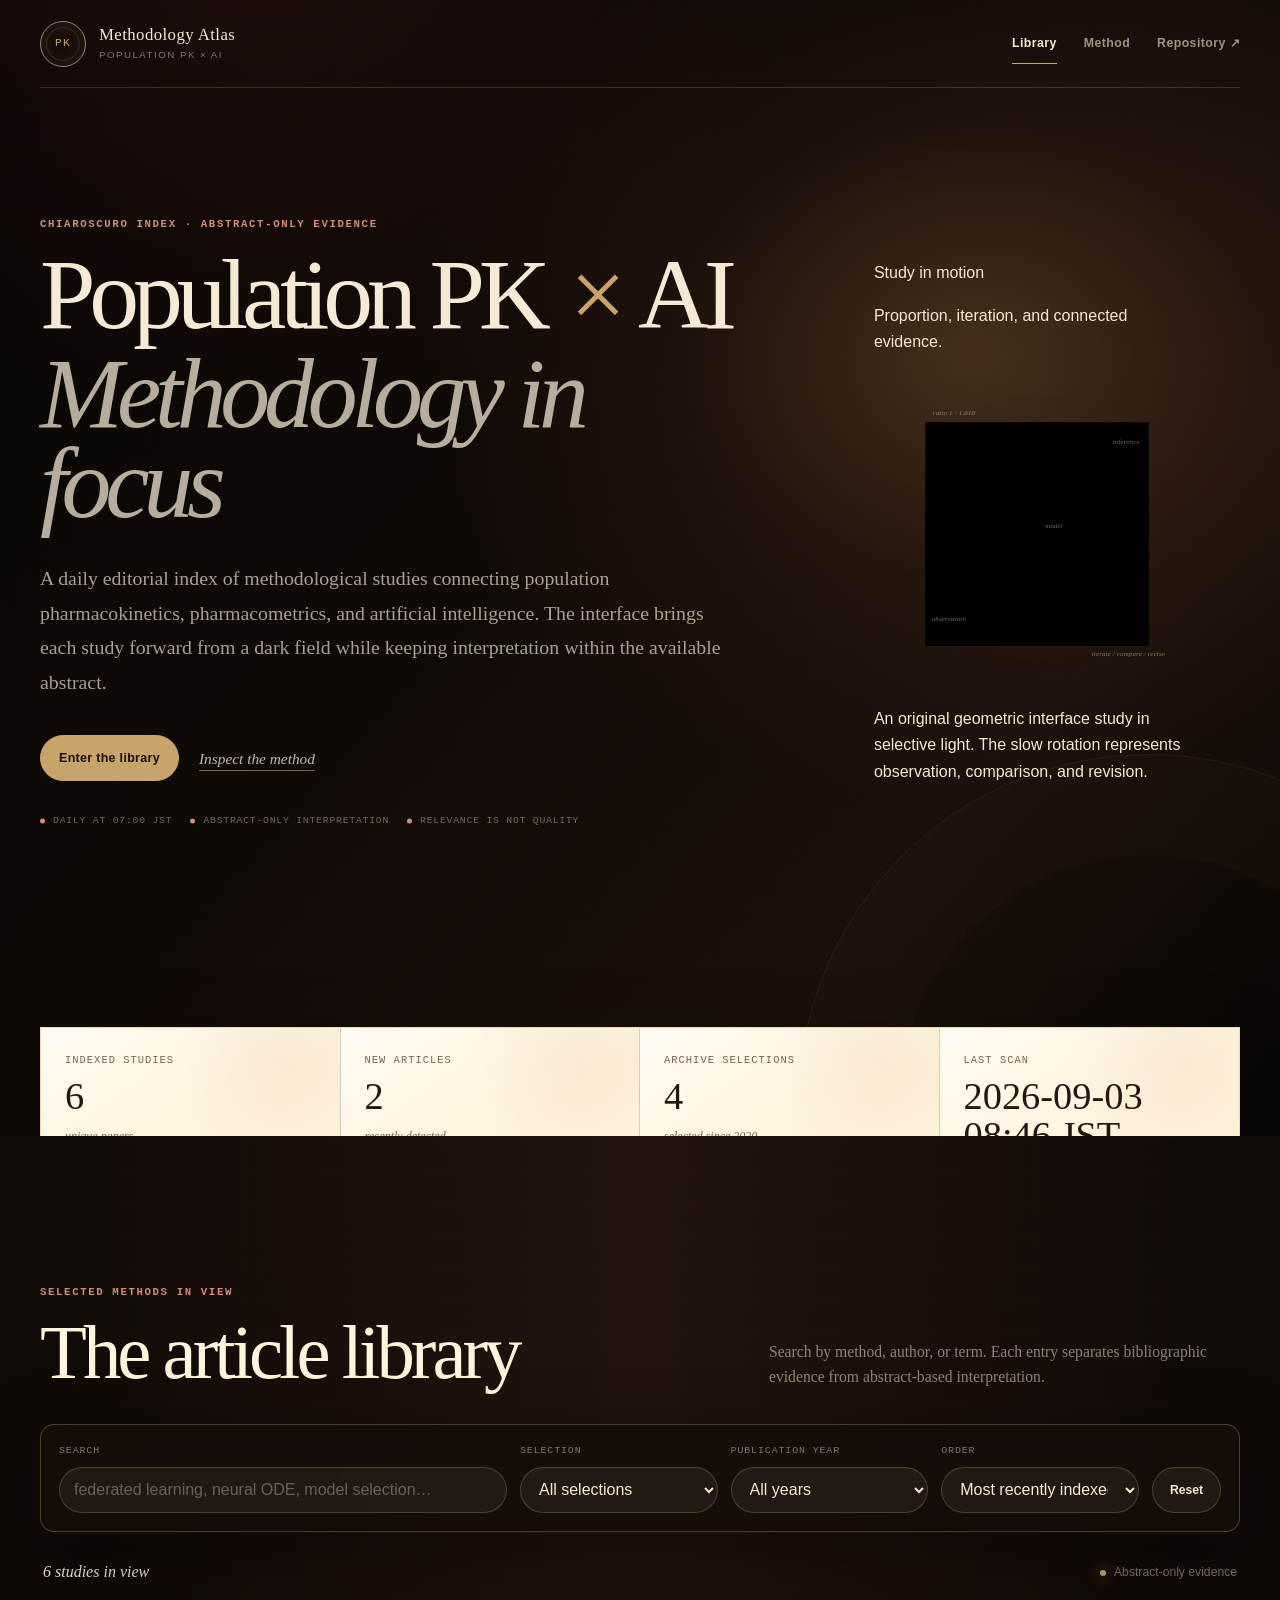
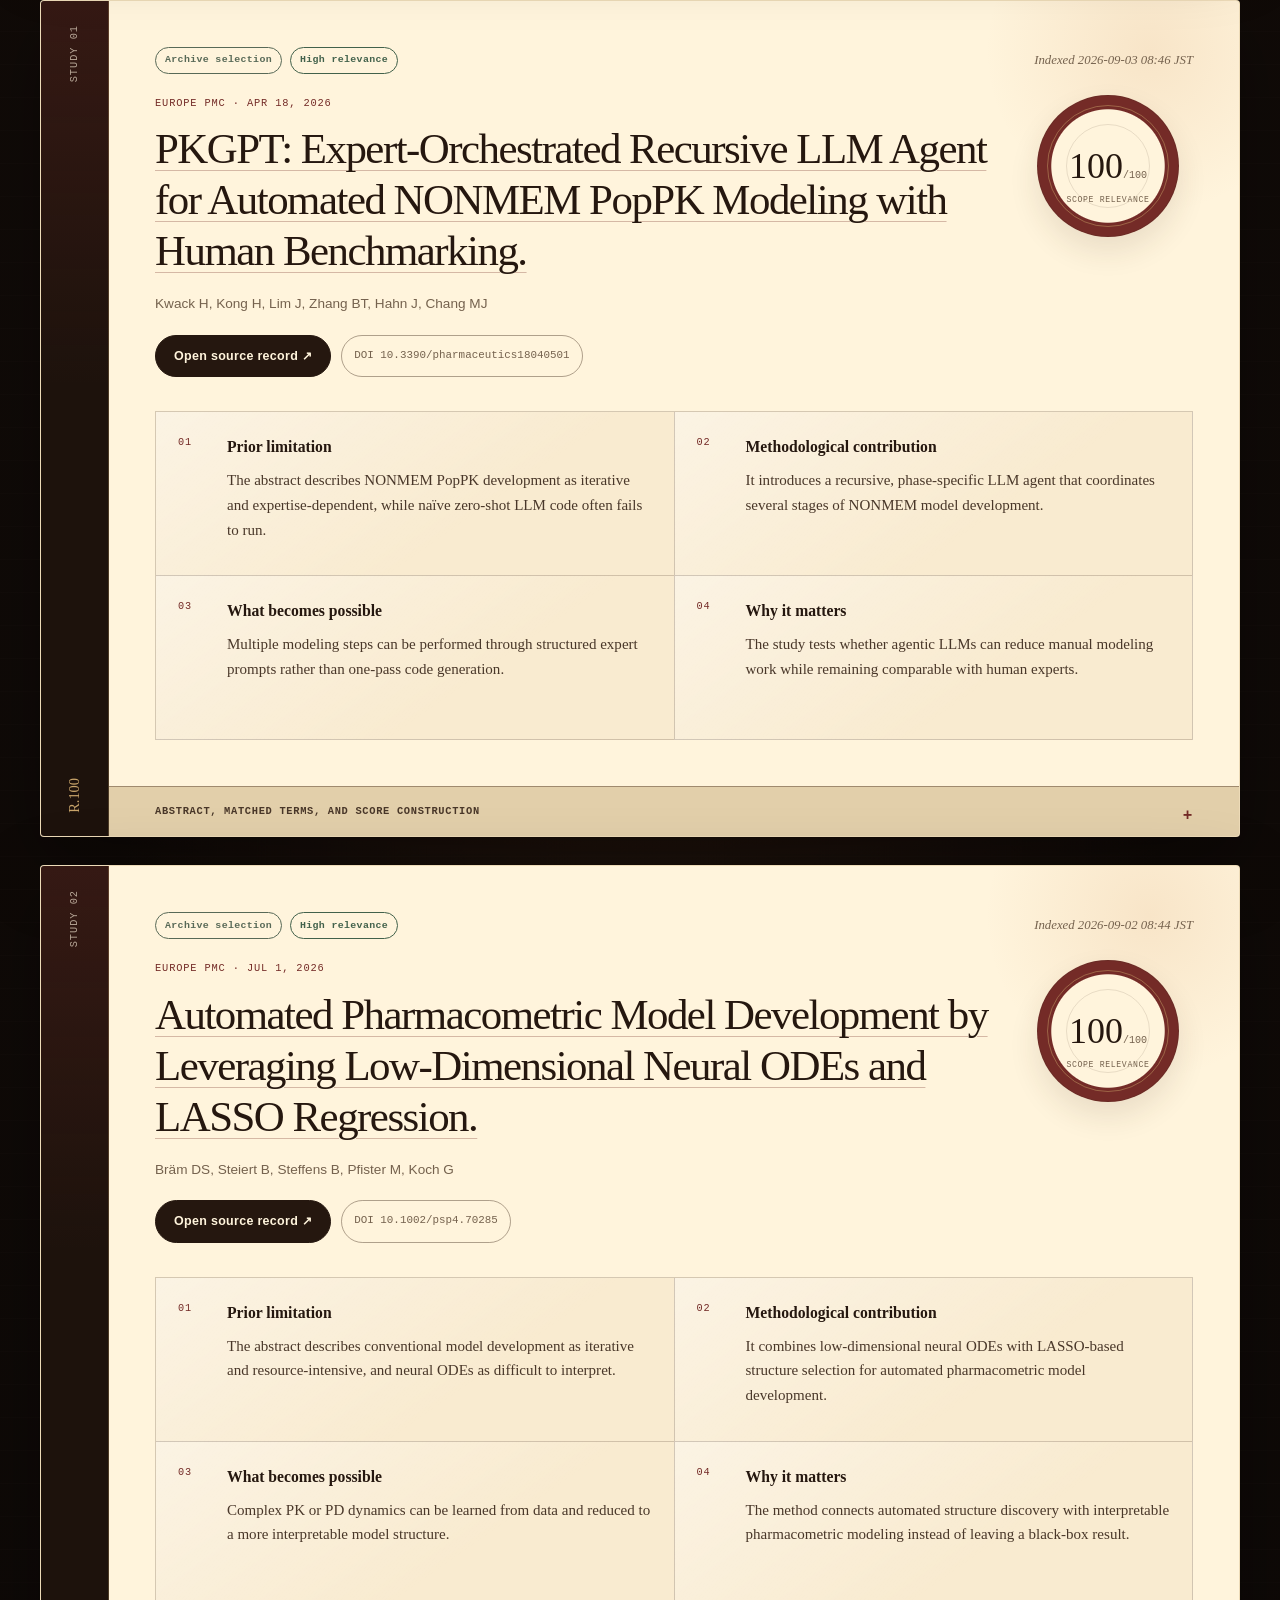
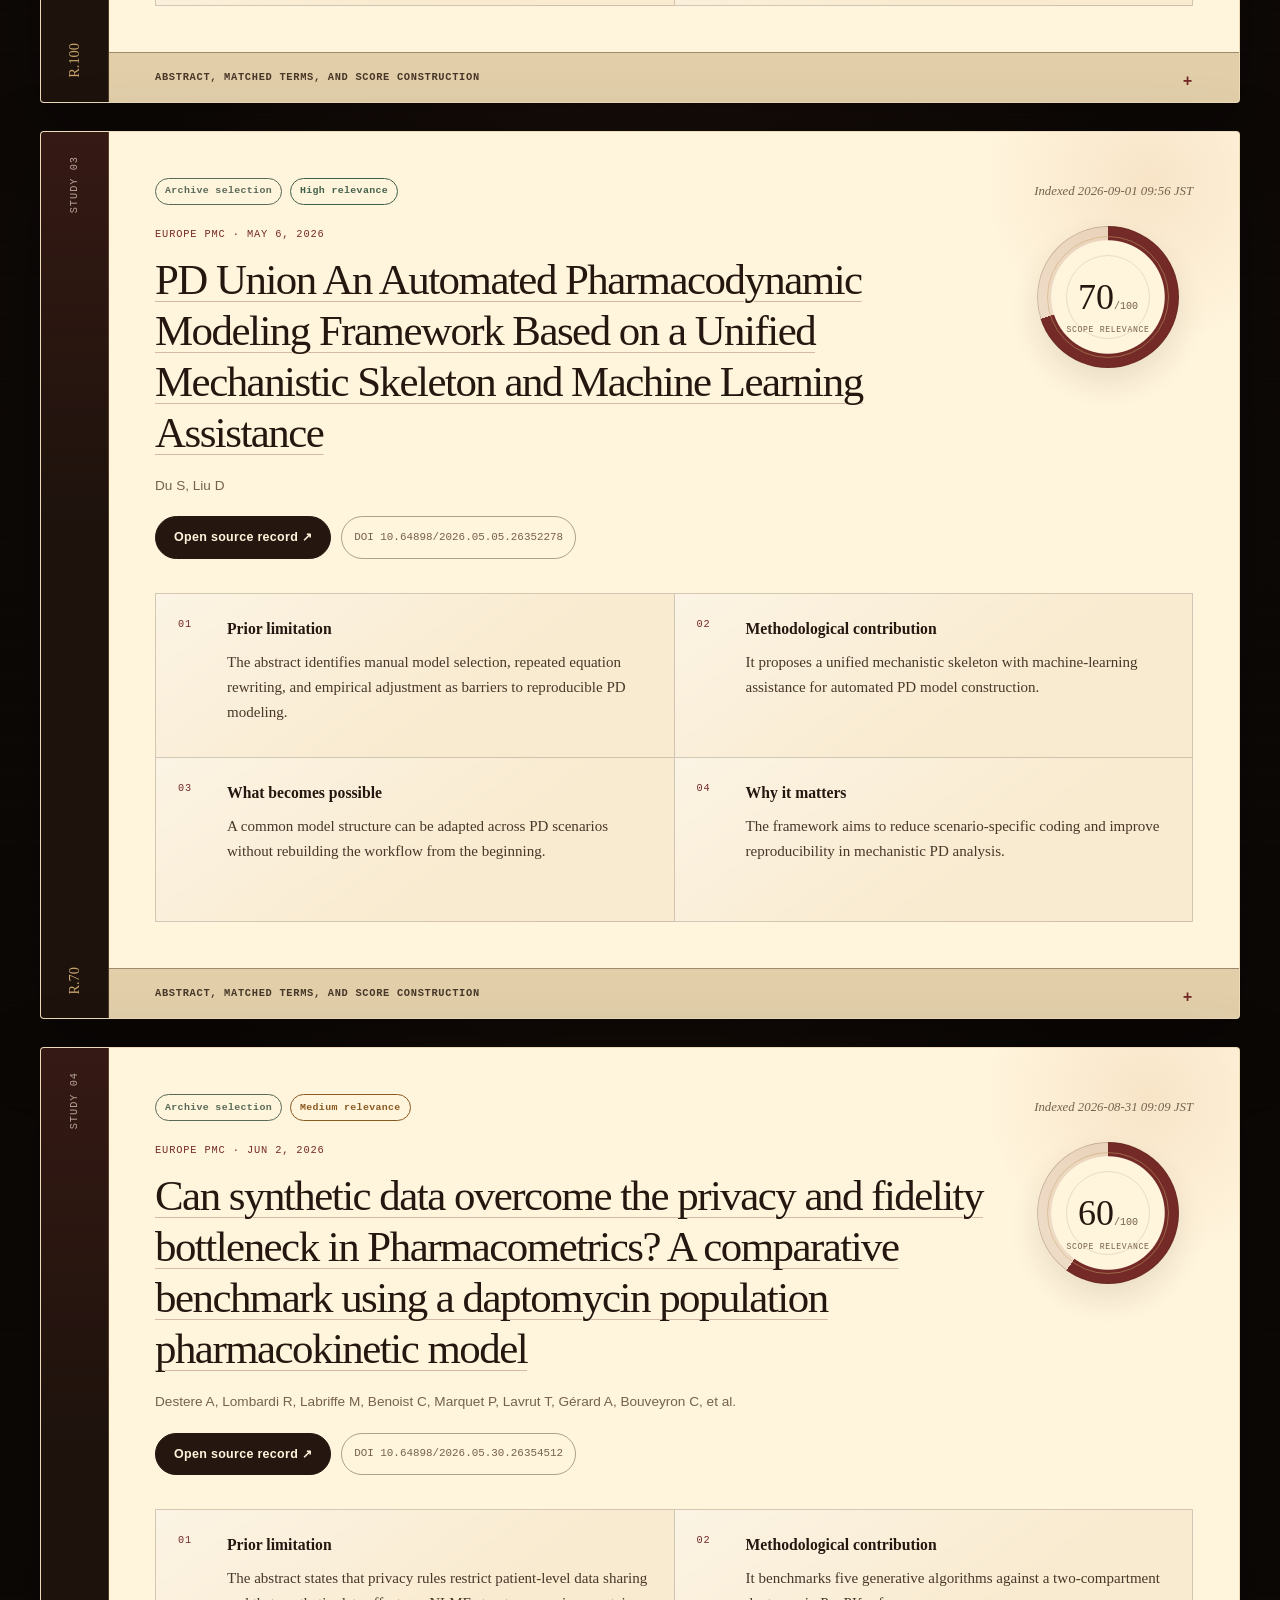
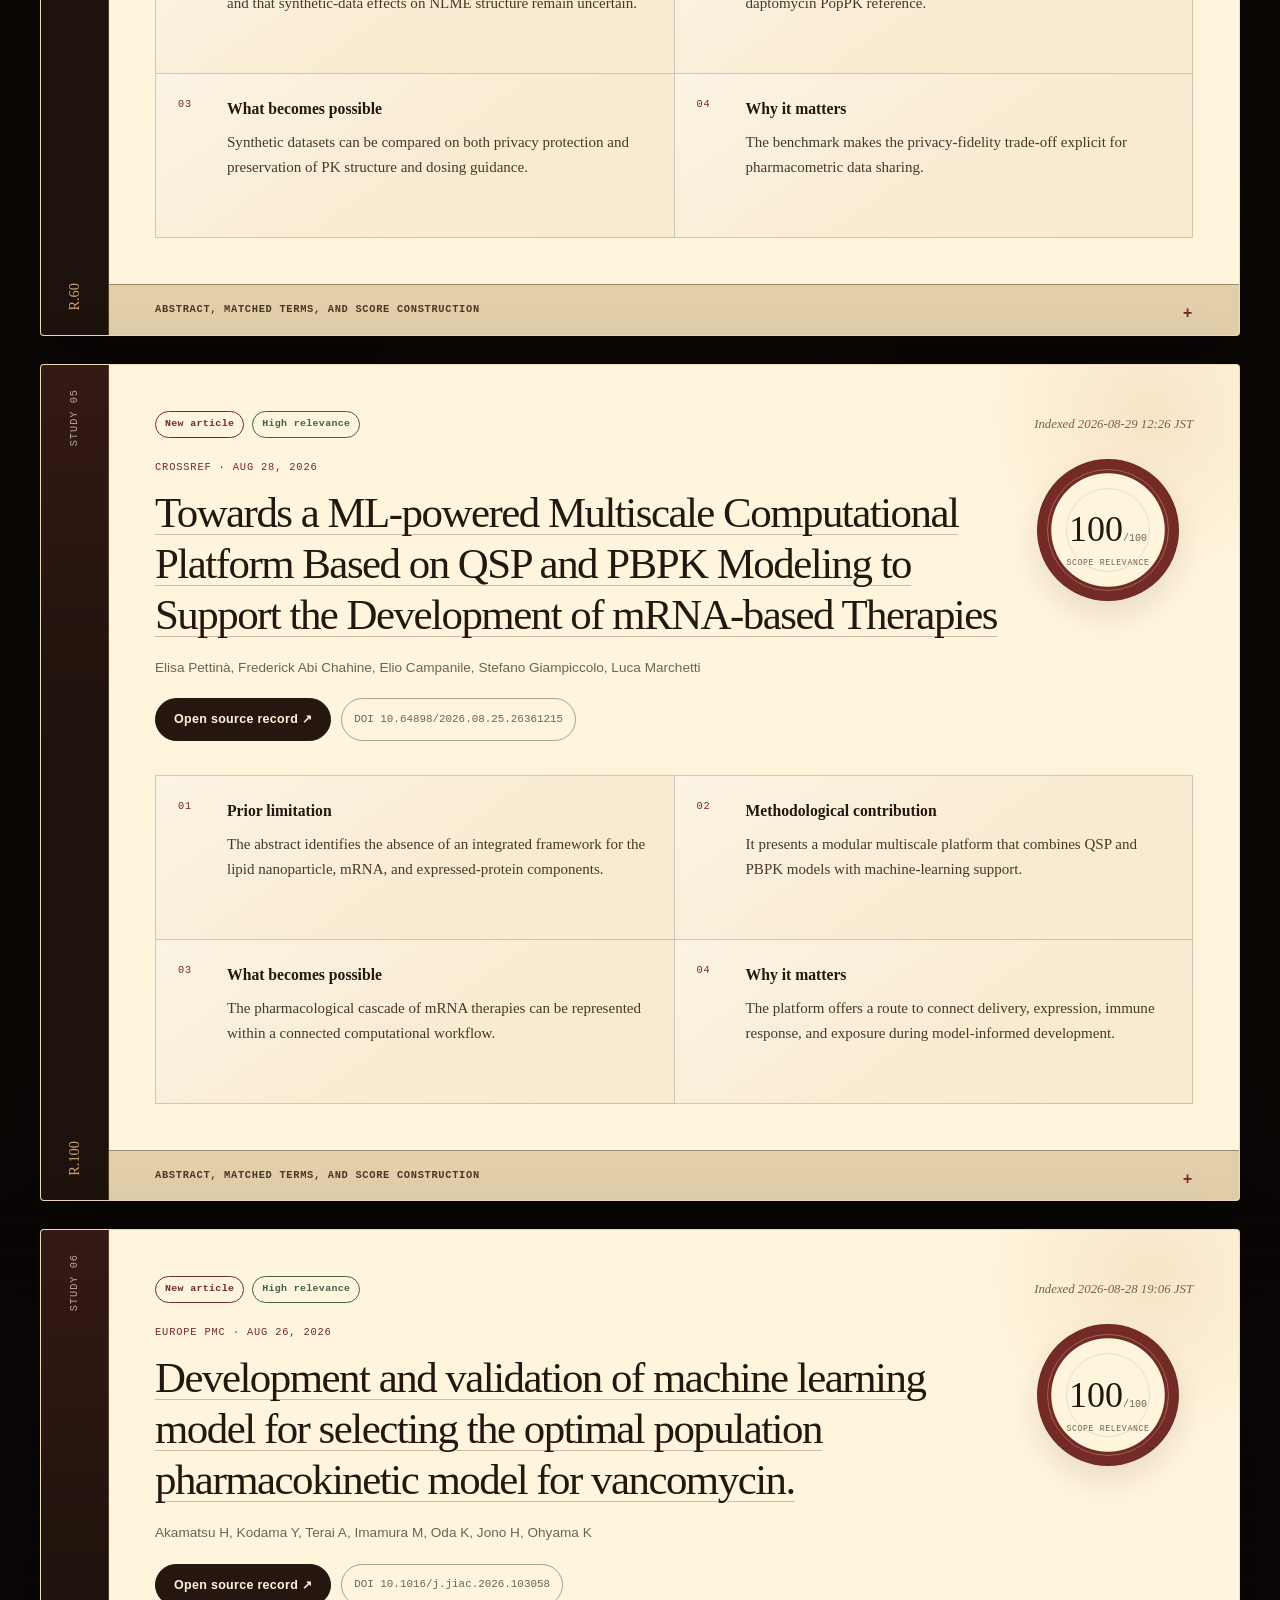
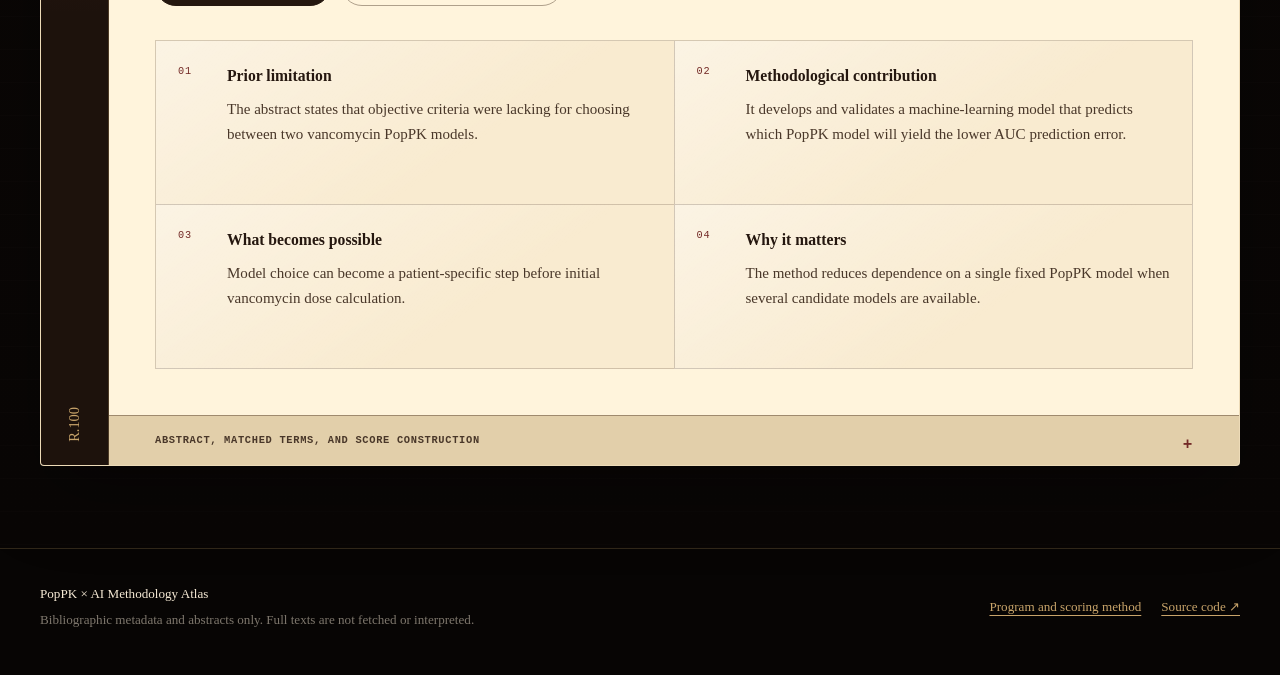
==== commit 7d87f49c: "Restore the rotating geometric hero study" ====
--- a/docs/index.html
+++ b/docs/index.html
@@ -7,6 +7,7 @@
   <meta name="theme-color" content="#0d0907">
   <title>PopPK × AI Methodology Atlas</title>
   <link rel="stylesheet" href="./assets/styles.css">
+  <link rel="stylesheet" href="./assets/observatory.css">
   <script src="./assets/app.js" defer></script>
 </head>
 <body class="library-page">
@@ -53,63 +54,57 @@
         </div>
       </div>
 
-      <figure class="portrait-window" aria-label="An original chiaroscuro study of observation, model, and inference">
-        <div class="portrait-caption">
-          <span>Study in selective light</span>
-          <p>Observation emerges where evidence is sufficient.</p>
-        </div>
-        <div class="portrait-stage">
-          <svg viewBox="0 0 480 610" role="img" aria-hidden="true">
-            <defs>
-              <radialGradient id="portraitGlow" cx="48%" cy="36%" r="58%">
-                <stop offset="0" stop-color="#f7d9aa" stop-opacity=".96"/>
-                <stop offset=".34" stop-color="#c88a5e" stop-opacity=".72"/>
-                <stop offset=".72" stop-color="#5a3020" stop-opacity=".24"/>
-                <stop offset="1" stop-color="#120b08" stop-opacity="0"/>
-              </radialGradient>
-              <linearGradient id="figureWash" x1="0" y1="0" x2="1" y2="1">
-                <stop offset="0" stop-color="#edc899"/>
-                <stop offset=".44" stop-color="#a76146"/>
-                <stop offset="1" stop-color="#27140f"/>
-              </linearGradient>
-              <linearGradient id="velvetWash" x1="0" y1="0" x2="0" y2="1">
-                <stop offset="0" stop-color="#8c342e"/>
-                <stop offset="1" stop-color="#32100f"/>
-              </linearGradient>
-              <filter id="softFocus">
-                <feGaussianBlur stdDeviation="5"/>
-              </filter>
-            </defs>
-
-            <rect class="window-outer" x="52" y="34" width="376" height="508" rx="188"/>
-            <ellipse class="light-field" cx="254" cy="244" rx="188" ry="226" fill="url(#portraitGlow)"/>
-            <path class="pyramid-line" d="M242 116 110 470h278Z"/>
-            <ellipse class="head-shadow" cx="255" cy="216" rx="77" ry="101"/>
-            <path class="face-light" d="M224 137c47-20 91 12 101 67 7 40-7 91-39 121-24 22-61 15-80-17-23-38-19-98 18-171Z" fill="url(#figureWash)"/>
-            <path class="hair-shadow" d="M206 142c30-42 100-35 126 16 17 34 14 85-7 123-10-67-41-105-100-115-6 38-19 72-43 101-7-48 1-93 24-125Z"/>
-            <path class="shoulders" d="M135 465c18-106 81-155 120-155 51 0 119 61 132 155Z" fill="url(#velvetWash)"/>
-            <path class="collar-light" d="M204 319c22 21 70 25 98 0l23 53c-45 27-91 24-137-1Z"/>
-            <path class="hands" d="M147 448c43-16 82-10 115 18 41-30 78-36 113-18"/>
-            <path class="red-thread" d="M167 405c32-16 68-22 103-14 35 9 64 3 91-17"/>
-            <line class="window-ledge" x1="66" y1="470" x2="414" y2="470"/>
-            <line class="window-ledge light" x1="91" y1="484" x2="389" y2="484"/>
-            <circle class="gaze" cx="237" cy="213" r="2.6"/>
-            <circle class="gaze" cx="280" cy="211" r="2.6"/>
-            <path class="mouth" d="M242 269c13 7 28 7 42-1"/>
-            <ellipse class="soft-halo" cx="247" cy="251" rx="134" ry="176" filter="url(#softFocus)"/>
-
-            <g class="study-notes">
-              <text x="48" y="76">light / evidence</text>
-              <text x="330" y="112">direct gaze</text>
-              <text x="43" y="507">the window as boundary</text>
-              <text x="295" y="564">observe · compare · interpret</text>
-            </g>
-          </svg>
-        </div>
+      <figure class="observatory" aria-label="An original rotating geometric study of observation, model, and inference">
+        <div class="observatory-caption">
+          <span>Study in motion</span>
+          <p>Proportion, iteration, and connected evidence.</p>
+        </div>
+        <svg viewBox="0 0 560 560" role="img" aria-hidden="true">
+          <defs>
+            <linearGradient id="traceGradient" x1="0" y1="0" x2="1" y2="1">
+              <stop offset="0" stop-color="#e0a16f"/>
+              <stop offset=".48" stop-color="#bd624b"/>
+              <stop offset="1" stop-color="#7d9b8c"/>
+            </linearGradient>
+            <radialGradient id="observatoryGlow" cx="50%" cy="46%" r="56%">
+              <stop offset="0" stop-color="#dba476" stop-opacity=".16"/>
+              <stop offset=".55" stop-color="#8e4b36" stop-opacity=".07"/>
+              <stop offset="1" stop-color="#120b08" stop-opacity="0"/>
+            </radialGradient>
+          </defs>
+          <circle class="observatory-glow" cx="280" cy="280" r="238" fill="url(#observatoryGlow)"/>
+          <g class="construction-grid">
+            <path d="M55 280h450M280 55v450"/>
+            <path d="M88 88h384v384H88z"/>
+            <path d="M88 88l384 384M472 88 88 472"/>
+          </g>
+          <g class="orbit orbit-one">
+            <circle cx="280" cy="280" r="192"/>
+            <circle cx="280" cy="280" r="125"/>
+            <ellipse cx="280" cy="280" rx="192" ry="96" transform="rotate(-26 280 280)"/>
+          </g>
+          <g class="orbit orbit-two">
+            <ellipse cx="280" cy="280" rx="164" ry="72" transform="rotate(42 280 280)"/>
+            <path d="M150 390c34-156 157-255 300-222"/>
+            <path d="M154 392c74-12 145-70 173-144 18-48 57-89 108-105"/>
+          </g>
+          <path class="signal-trace" d="M122 404C188 373 190 249 271 280s116-93 167-137"/>
+          <g class="study-points">
+            <circle cx="122" cy="404" r="6"/>
+            <circle cx="271" cy="280" r="7"/>
+            <circle cx="438" cy="143" r="6"/>
+          </g>
+          <g class="study-notes">
+            <text x="99" y="430">observation</text>
+            <text x="294" y="269">model</text>
+            <text x="410" y="126">inference</text>
+            <text x="101" y="76">ratio 1 : 1.618</text>
+            <text x="374" y="489">iterate / compare / revise</text>
+          </g>
+        </svg>
         <figcaption>
-          An original interface study informed by Rembrandt’s chiaroscuro and
-          the quiet frontal presence associated with the “Mona Lisa of London.”
-          No artwork image is reproduced.
+          An original geometric interface study in selective light. The slow
+          rotation represents observation, comparison, and revision.
         </figcaption>
       </figure>
     </div>
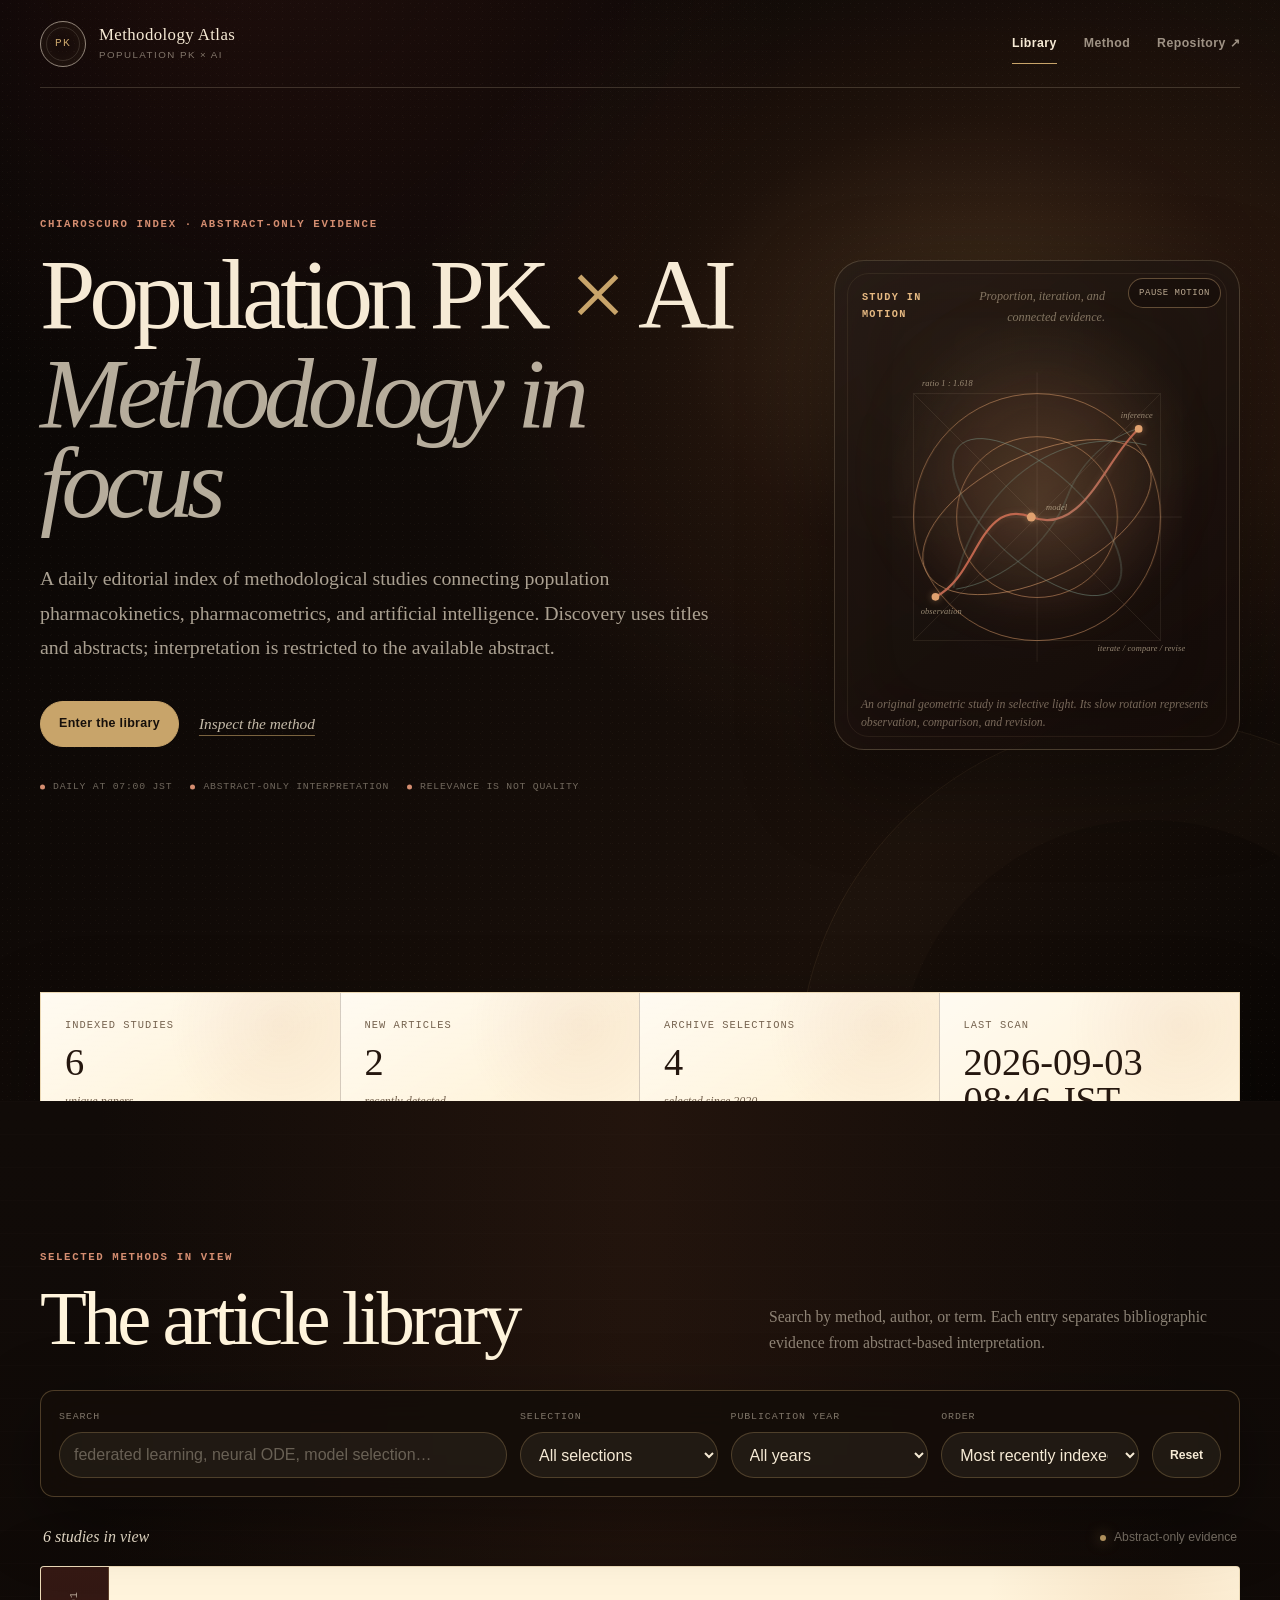
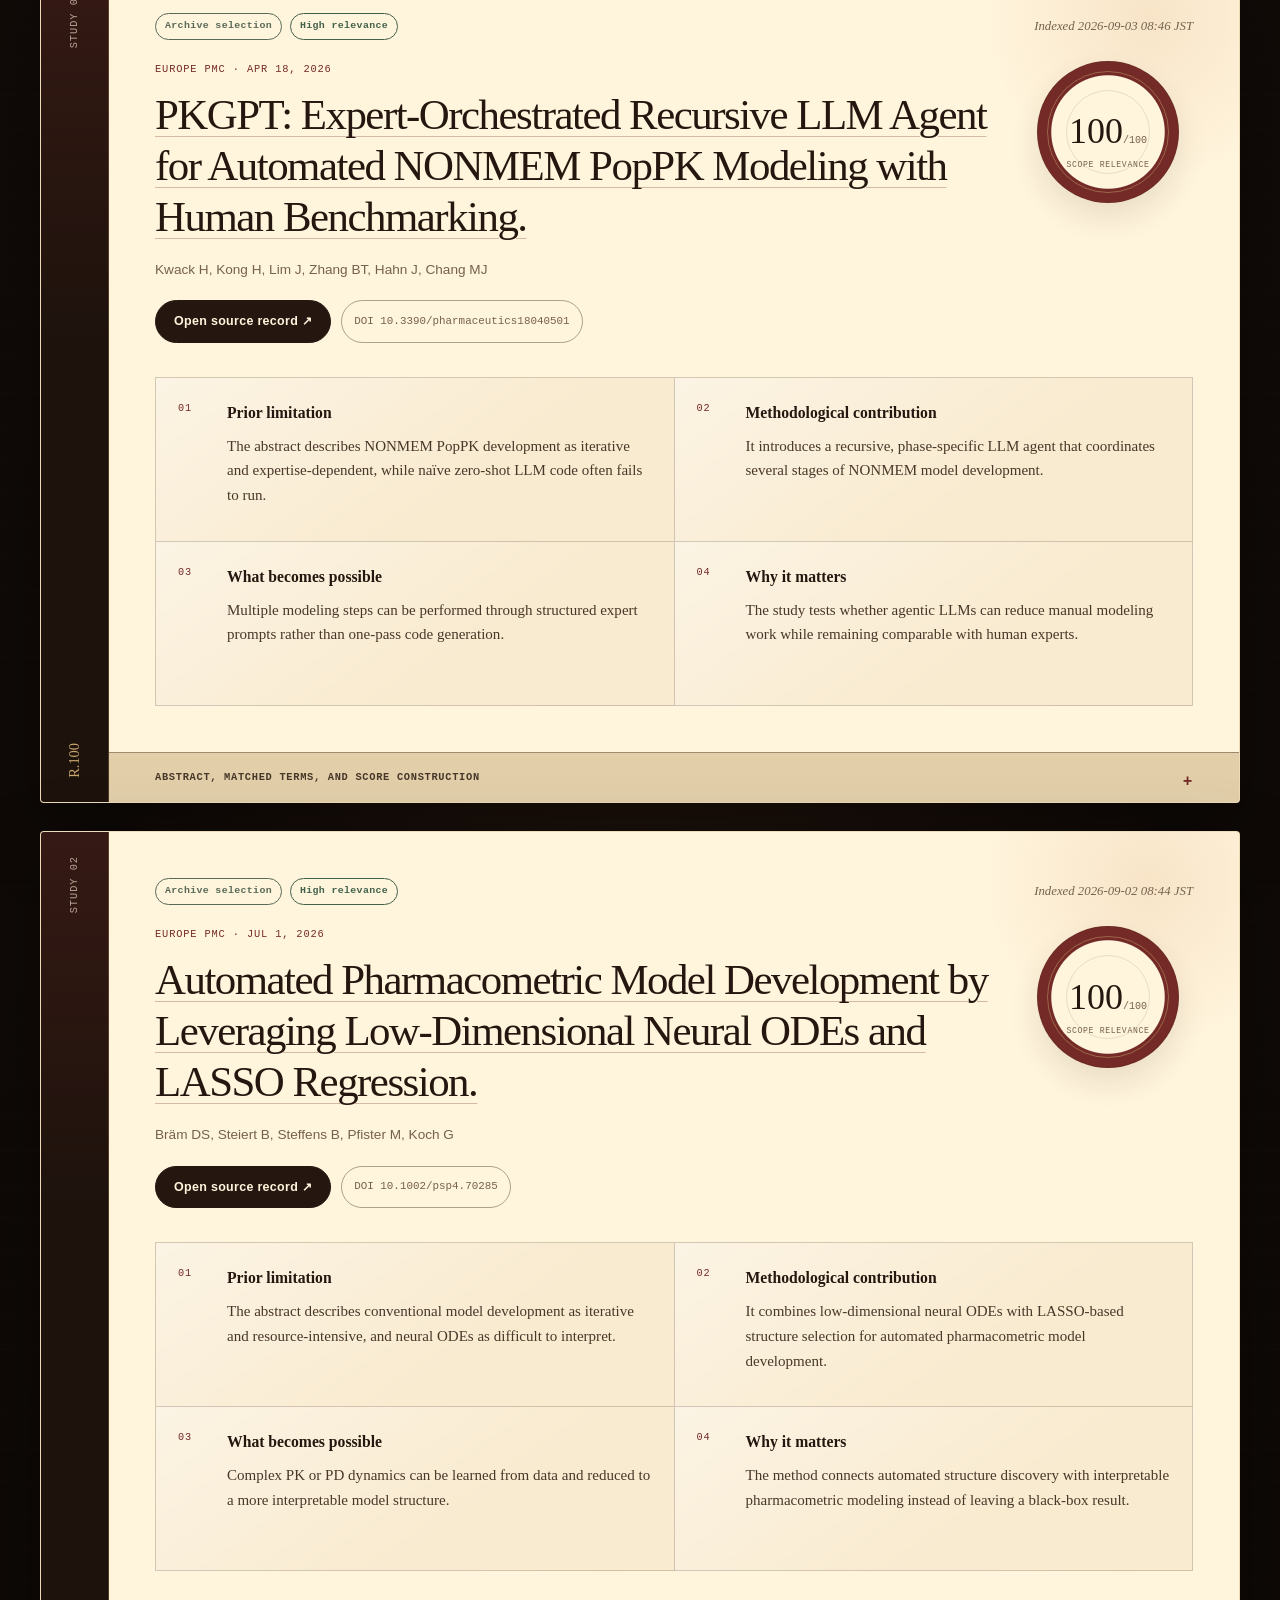
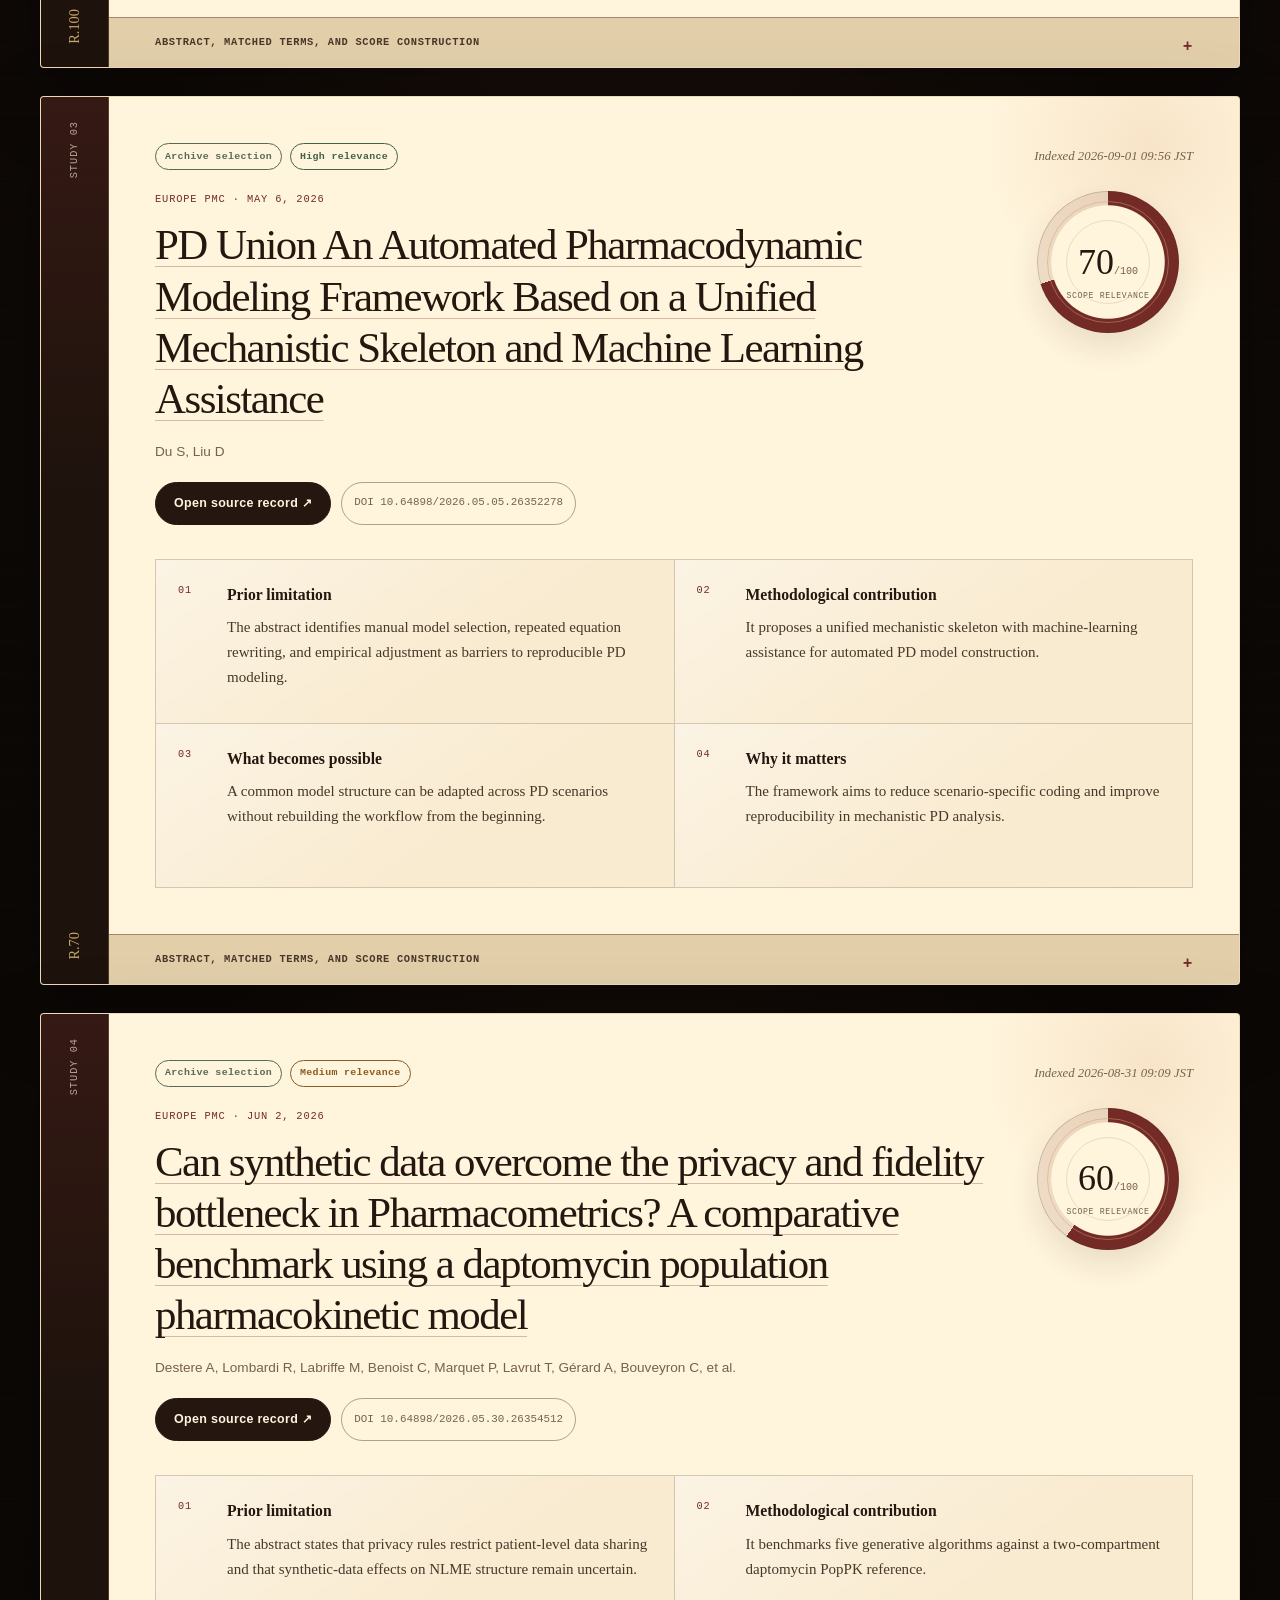
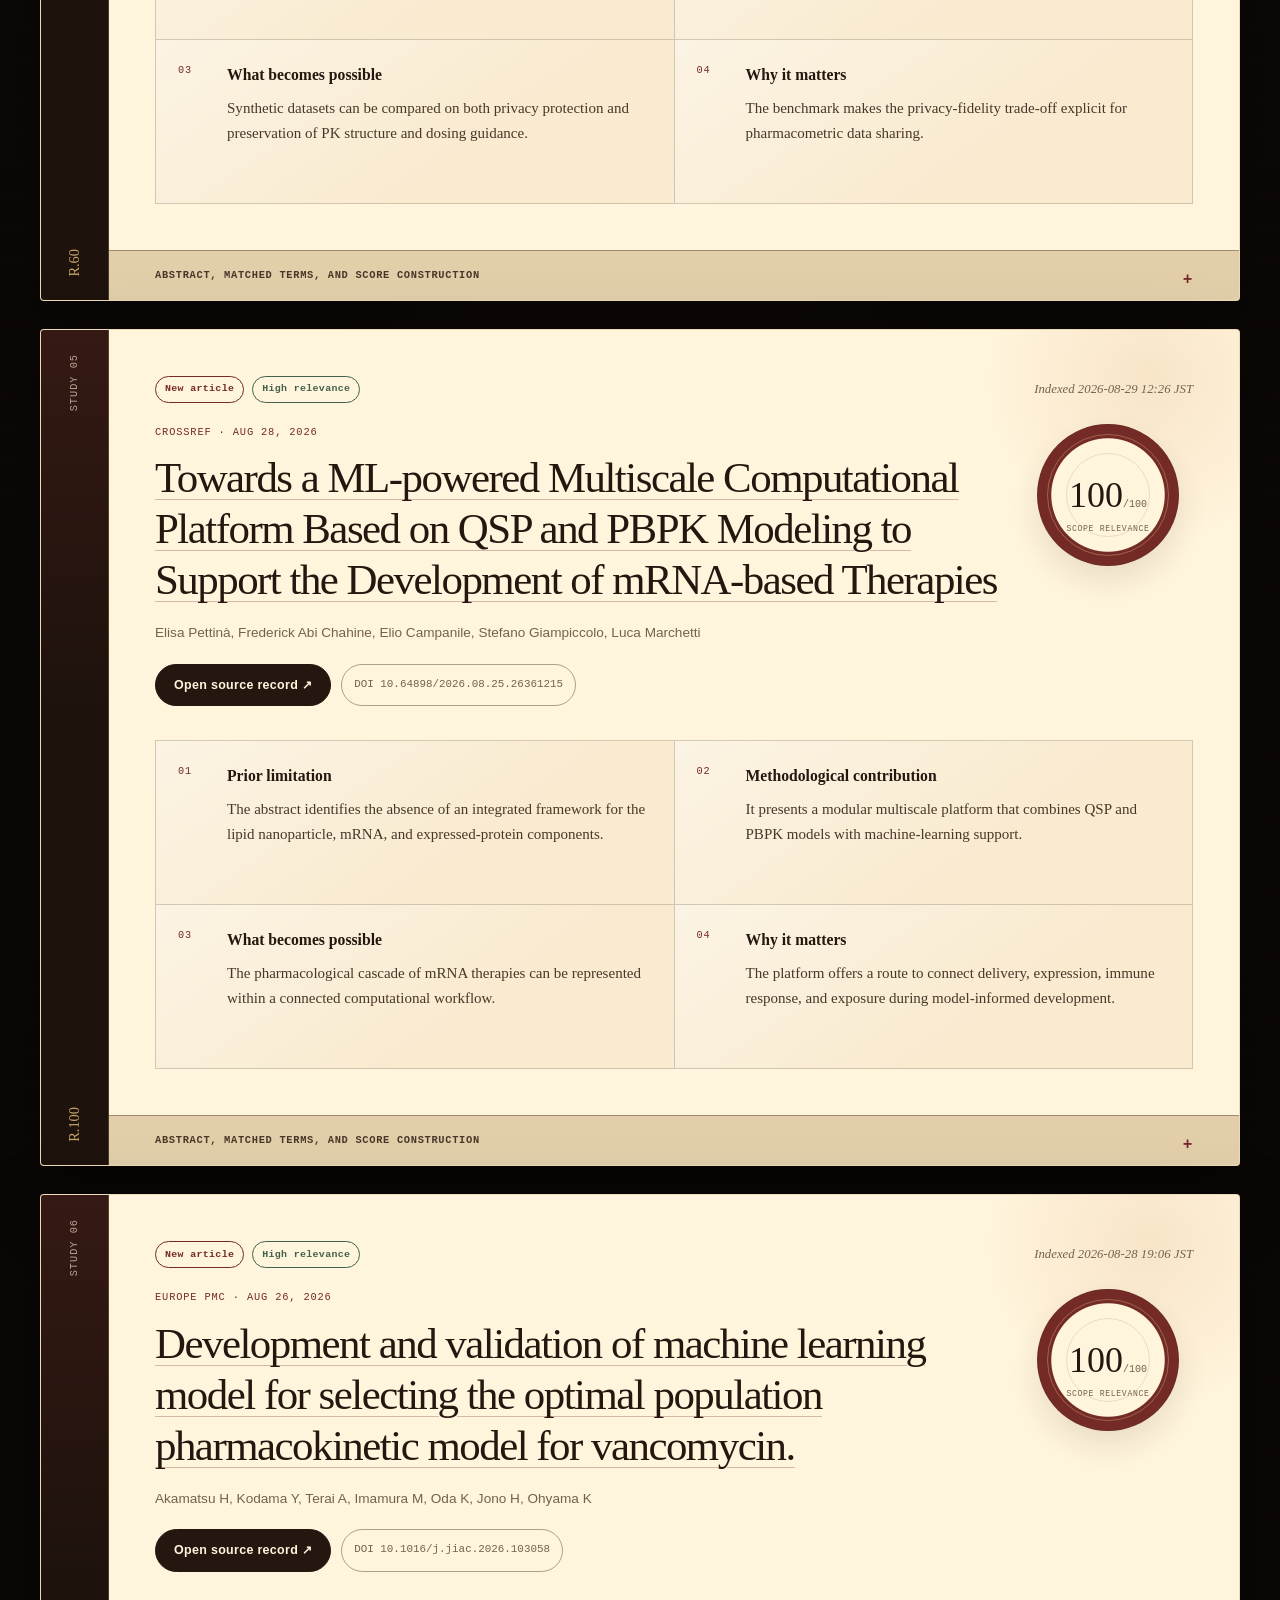
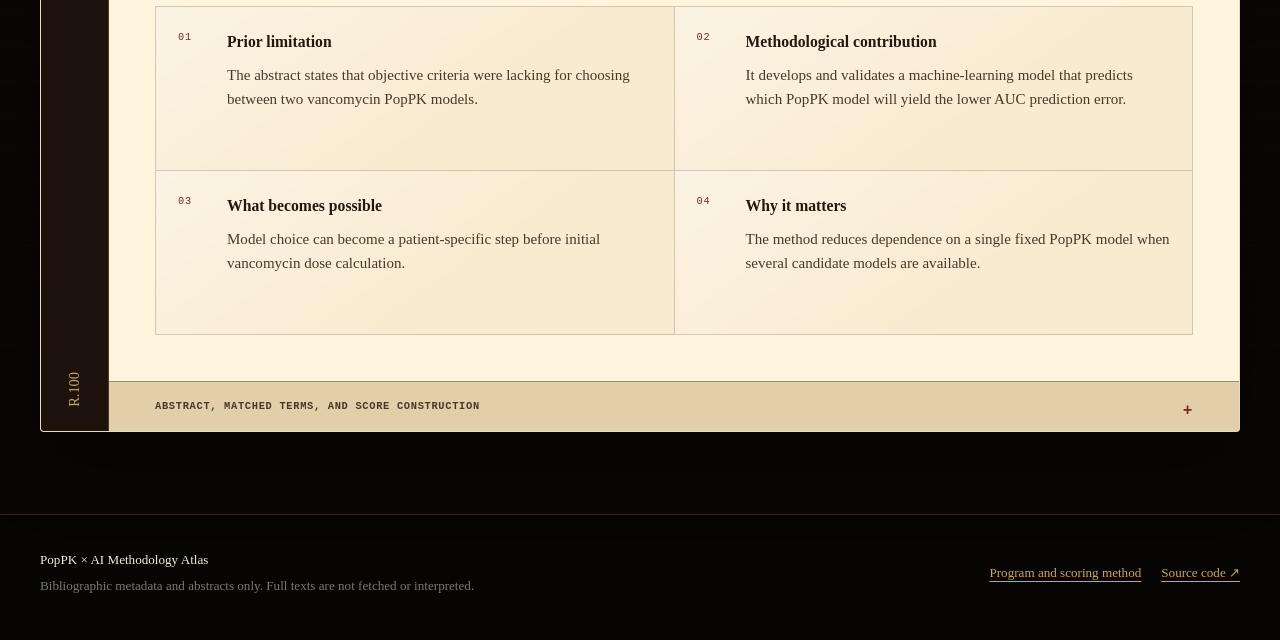
==== commit 85d7564a: "Polish metadata, navigation, and motion accessibility" ====
--- a/docs/index.html
+++ b/docs/index.html
@@ -3,8 +3,16 @@
 <head>
   <meta charset="utf-8">
   <meta name="viewport" content="width=device-width, initial-scale=1">
-  <meta name="description" content="Abstract-only monitoring of PopPK and AI methodology literature">
+  <meta name="description" content="An abstract-only index of methodology papers at the intersection of population pharmacokinetics, pharmacometrics, and AI.">
   <meta name="theme-color" content="#0d0907">
+  <meta name="color-scheme" content="dark light">
+  <meta property="og:type" content="website">
+  <meta property="og:title" content="PopPK × AI Methodology Atlas">
+  <meta property="og:description" content="Daily, abstract-only monitoring of PopPK and AI methodology literature.">
+  <meta property="og:url" content="https://nakamarusan.github.io/poppk-ai-literature-monitor/">
+  <meta name="twitter:card" content="summary">
+  <link rel="canonical" href="https://nakamarusan.github.io/poppk-ai-literature-monitor/">
+  <link rel="icon" href="./assets/mark.svg" type="image/svg+xml">
   <title>PopPK × AI Methodology Atlas</title>
   <link rel="stylesheet" href="./assets/styles.css">
   <link rel="stylesheet" href="./assets/observatory.css">
@@ -15,7 +23,7 @@
 
   <header class="chiaroscuro-header">
     <nav class="site-nav shell" aria-label="Primary navigation">
-      <a class="brand" href="./" aria-label="Methodology Atlas home">
+      <a class="brand" href="./" aria-label="Methodology Atlas home" aria-current="page">
         <span class="brand-seal" aria-hidden="true">PK</span>
         <span class="brand-copy">
           <strong>Methodology Atlas</strong>
@@ -23,7 +31,7 @@
         </span>
       </a>
       <div class="nav-links">
-        <a class="active" href="./">Library</a>
+        <a class="active" href="./" aria-current="page">Library</a>
         <a href="./method.html">Method</a>
         <a href="https://github.com/Nakamarusan/poppk-ai-literature-monitor"
            target="_blank" rel="noopener noreferrer">Repository ↗</a>
@@ -40,8 +48,8 @@
         <p class="lead">
           A daily editorial index of methodological studies connecting
           population pharmacokinetics, pharmacometrics, and artificial
-          intelligence. The interface brings each study forward from a dark
-          field while keeping interpretation within the available abstract.
+          intelligence. Discovery uses titles and abstracts; interpretation is
+          restricted to the available abstract.
         </p>
         <div class="hero-actions">
           <a class="ink-button" href="#articles">Enter the library</a>
@@ -59,6 +67,10 @@
           <span>Study in motion</span>
           <p>Proportion, iteration, and connected evidence.</p>
         </div>
+        <button id="motionToggle" class="motion-toggle" type="button"
+                aria-pressed="false" aria-label="Pause or resume the geometric motion">
+          Pause motion
+        </button>
         <svg viewBox="0 0 560 560" role="img" aria-hidden="true">
           <defs>
             <linearGradient id="traceGradient" x1="0" y1="0" x2="1" y2="1">
@@ -103,8 +115,8 @@
           </g>
         </svg>
         <figcaption>
-          An original geometric interface study in selective light. The slow
-          rotation represents observation, comparison, and revision.
+          An original geometric study in selective light. Its slow rotation
+          represents observation, comparison, and revision.
         </figcaption>
       </figure>
     </div>
@@ -183,7 +195,7 @@
       </section>
 
       <div class="result-bar">
-        <p id="resultCount" aria-live="polite">Loading the studies…</p>
+        <p id="resultCount" aria-live="polite" aria-atomic="true">Loading the studies…</p>
         <p><span class="status-dot" aria-hidden="true"></span>Abstract-only evidence</p>
       </div>
 
--- a/docs/assets/observatory.css
+++ b/docs/assets/observatory.css
@@ -0,0 +1,246 @@
+/*
+ * Rotating geometric hero study.
+ * This file preserves the current chiaroscuro layout while isolating the
+ * observation instrument, motion control, and responsive behavior.
+ */
+
+.observatory {
+  position: relative;
+  align-self: center;
+  min-width: 0;
+  margin: 0;
+  padding: 22px 22px 18px;
+  overflow: hidden;
+  isolation: isolate;
+  border: 1px solid rgba(247, 217, 170, 0.20);
+  border-radius: 30px;
+  background:
+    radial-gradient(circle at 52% 42%, rgba(201, 137, 92, 0.12), transparent 44%),
+    linear-gradient(145deg, rgba(255, 239, 211, 0.055), rgba(18, 11, 8, 0.32)),
+    rgba(17, 10, 7, 0.78);
+  box-shadow:
+    0 32px 90px rgba(0, 0, 0, 0.42),
+    inset 0 0 90px rgba(201, 137, 92, 0.04);
+  backdrop-filter: blur(10px);
+}
+
+.observatory::before {
+  position: absolute;
+  z-index: -1;
+  inset: 12px;
+  border: 1px solid rgba(247, 217, 170, 0.07);
+  border-radius: 22px;
+  content: "";
+  pointer-events: none;
+}
+
+.observatory::after {
+  position: absolute;
+  z-index: -1;
+  top: 17%;
+  left: 19%;
+  width: 62%;
+  aspect-ratio: 1;
+  border-radius: 50%;
+  background: rgba(219, 164, 118, 0.06);
+  filter: blur(34px);
+  content: "";
+  pointer-events: none;
+}
+
+.observatory-caption {
+  position: relative;
+  z-index: 2;
+  display: flex;
+  align-items: baseline;
+  justify-content: space-between;
+  gap: 18px;
+  min-height: 34px;
+  padding: 3px 112px 0 5px;
+}
+
+.observatory-caption span {
+  color: #e6b982;
+  font-family: "SFMono-Regular", Consolas, "Liberation Mono", monospace;
+  font-size: 0.64rem;
+  font-weight: 700;
+  letter-spacing: 0.13em;
+  text-transform: uppercase;
+}
+
+.observatory-caption p {
+  max-width: 230px;
+  margin: 0;
+  color: rgba(247, 226, 194, 0.46);
+  font-family: "Iowan Old Style", Baskerville, Georgia, serif;
+  font-size: 0.76rem;
+  font-style: italic;
+  text-align: right;
+}
+
+.motion-toggle {
+  position: absolute;
+  z-index: 4;
+  top: 17px;
+  right: 18px;
+  min-height: 30px;
+  padding: 5px 10px;
+  border: 1px solid rgba(230, 185, 130, 0.36);
+  border-radius: 999px;
+  background: rgba(18, 11, 8, 0.42);
+  color: rgba(247, 226, 194, 0.72);
+  font-family: "SFMono-Regular", Consolas, "Liberation Mono", monospace;
+  font-size: 0.56rem;
+  letter-spacing: 0.06em;
+  text-transform: uppercase;
+  transition: border-color 160ms ease, background 160ms ease, color 160ms ease;
+}
+
+.motion-toggle:hover {
+  border-color: #e6b982;
+  background: rgba(230, 185, 130, 0.10);
+  color: #f7e2c2;
+}
+
+.motion-toggle:focus-visible {
+  outline: none;
+  border-color: #e6b982;
+  box-shadow: 0 0 0 3px rgba(230, 185, 130, 0.16);
+}
+
+.observatory svg {
+  position: relative;
+  z-index: 1;
+  display: block;
+  width: 100%;
+  margin-top: 10px;
+  overflow: visible;
+}
+
+.observatory .observatory-glow {
+  opacity: 0.9;
+}
+
+.observatory .construction-grid {
+  fill: none;
+  stroke: rgba(247, 226, 194, 0.13);
+  stroke-width: 1;
+  vector-effect: non-scaling-stroke;
+}
+
+.observatory .orbit {
+  fill: none;
+  stroke: rgba(224, 161, 111, 0.70);
+  stroke-width: 1.15;
+  transform-box: fill-box;
+  transform-origin: center;
+  vector-effect: non-scaling-stroke;
+  will-change: transform;
+}
+
+.observatory .orbit-two {
+  stroke: rgba(125, 155, 140, 0.64);
+}
+
+.observatory .signal-trace {
+  fill: none;
+  stroke: url(#traceGradient);
+  stroke-width: 2.2;
+  stroke-linecap: round;
+  filter: drop-shadow(0 0 5px rgba(224, 161, 111, 0.22));
+  vector-effect: non-scaling-stroke;
+}
+
+.observatory .study-points {
+  fill: #e0a16f;
+  filter: drop-shadow(0 0 6px rgba(224, 161, 111, 0.44));
+}
+
+.observatory .study-notes {
+  fill: rgba(247, 226, 194, 0.57);
+  font-family: "Iowan Old Style", Baskerville, Georgia, serif;
+  font-size: 13px;
+  font-style: italic;
+  letter-spacing: 0.02em;
+}
+
+.observatory figcaption {
+  position: relative;
+  z-index: 2;
+  max-width: 410px;
+  margin: -2px 4px 0;
+  color: rgba(247, 226, 194, 0.43);
+  font-family: "Iowan Old Style", Baskerville, Georgia, serif;
+  font-size: 0.74rem;
+  font-style: italic;
+  line-height: 1.55;
+}
+
+@keyframes observatory-orbit-forward {
+  to { transform: rotate(360deg); }
+}
+
+@keyframes observatory-orbit-reverse {
+  to { transform: rotate(-360deg); }
+}
+
+.observatory .orbit-one {
+  animation: observatory-orbit-forward 48s linear infinite;
+}
+
+.observatory .orbit-two {
+  animation: observatory-orbit-reverse 64s linear infinite;
+}
+
+.observatory.motion-paused .orbit-one,
+.observatory.motion-paused .orbit-two {
+  animation-play-state: paused;
+}
+
+@media (max-width: 980px) {
+  .observatory {
+    width: min(100%, 560px);
+    margin-inline: auto;
+  }
+}
+
+@media (max-width: 620px) {
+  .observatory {
+    padding: 18px 14px 15px;
+    border-radius: 24px;
+  }
+
+  .observatory::before {
+    inset: 9px;
+    border-radius: 17px;
+  }
+
+  .observatory-caption {
+    display: block;
+    min-height: 0;
+    padding: 3px 4px 0;
+  }
+
+  .observatory-caption p {
+    max-width: none;
+    margin-top: 5px;
+    padding-right: 108px;
+    text-align: left;
+  }
+
+  .motion-toggle {
+    top: 15px;
+    right: 14px;
+  }
+
+  .observatory .study-notes {
+    font-size: 12px;
+  }
+}
+
+@media (prefers-reduced-motion: reduce) {
+  .observatory .orbit-one,
+  .observatory .orbit-two {
+    animation: none;
+  }
+}
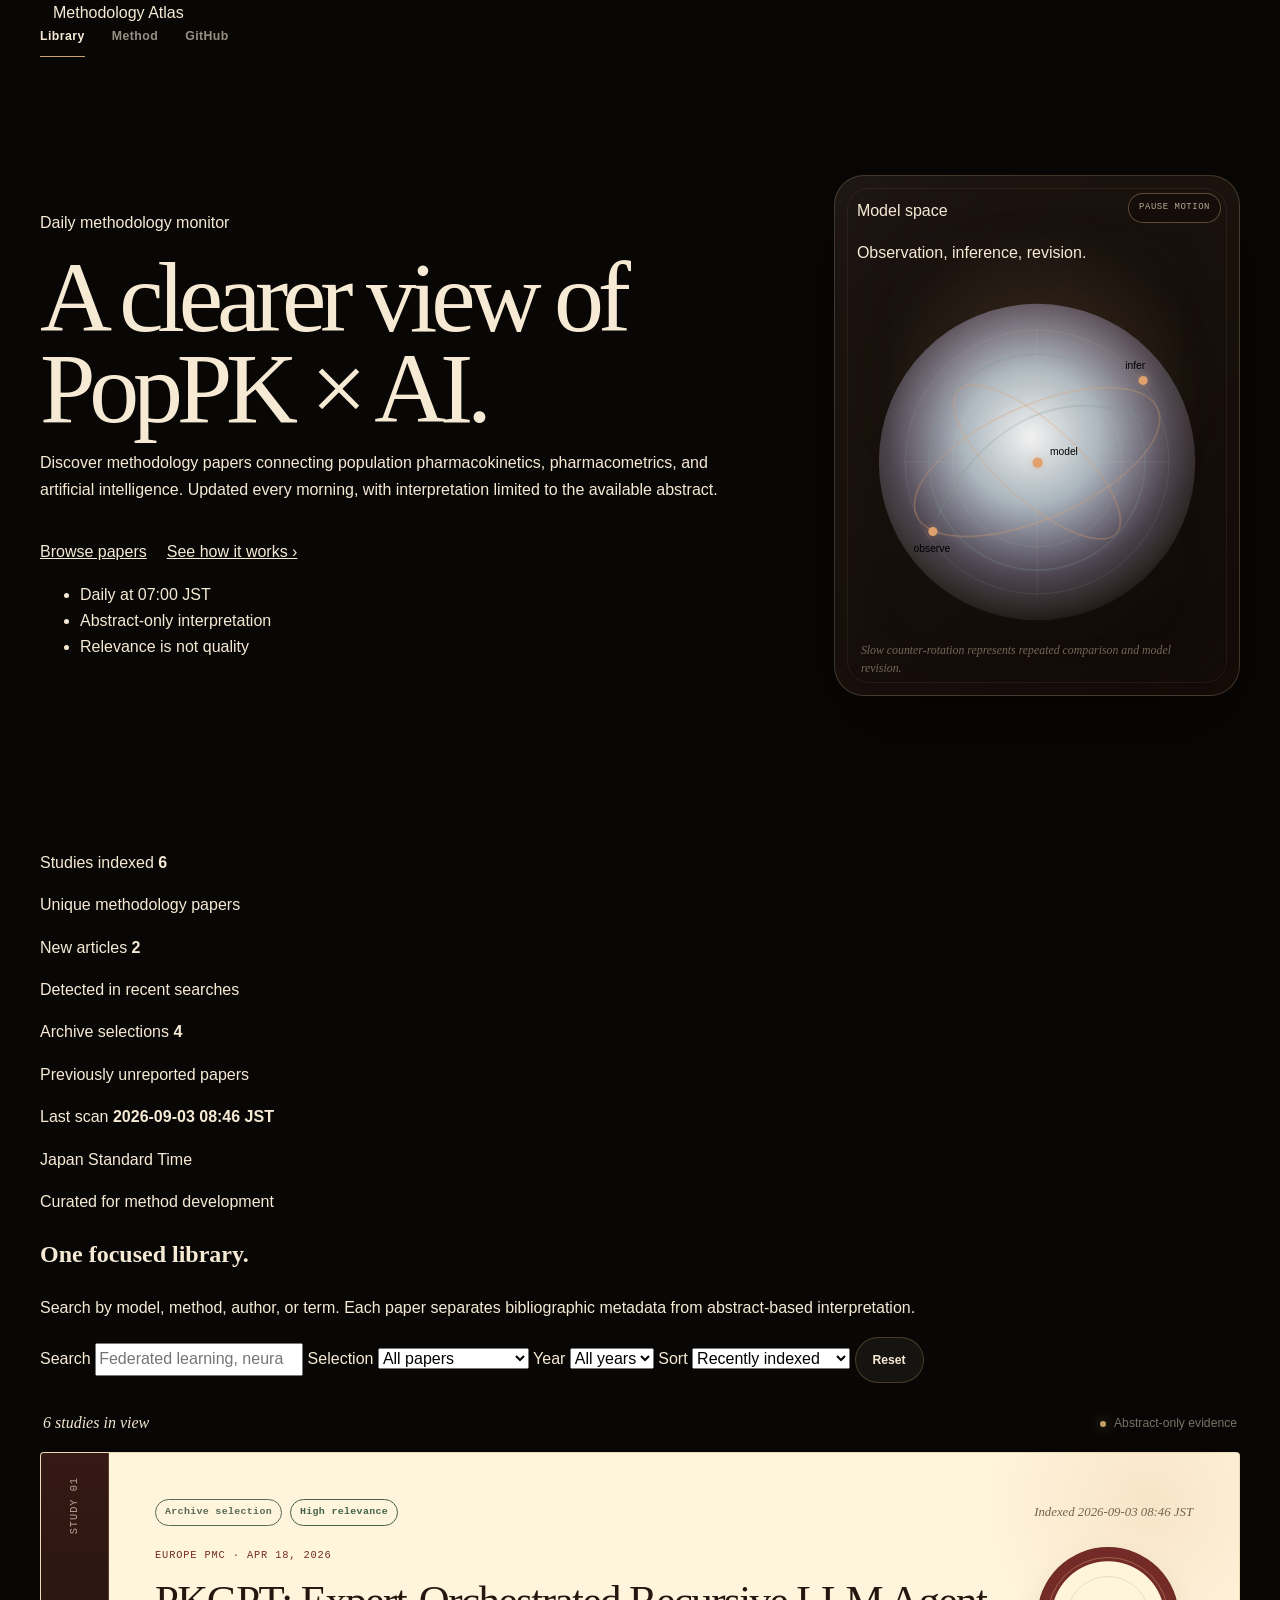
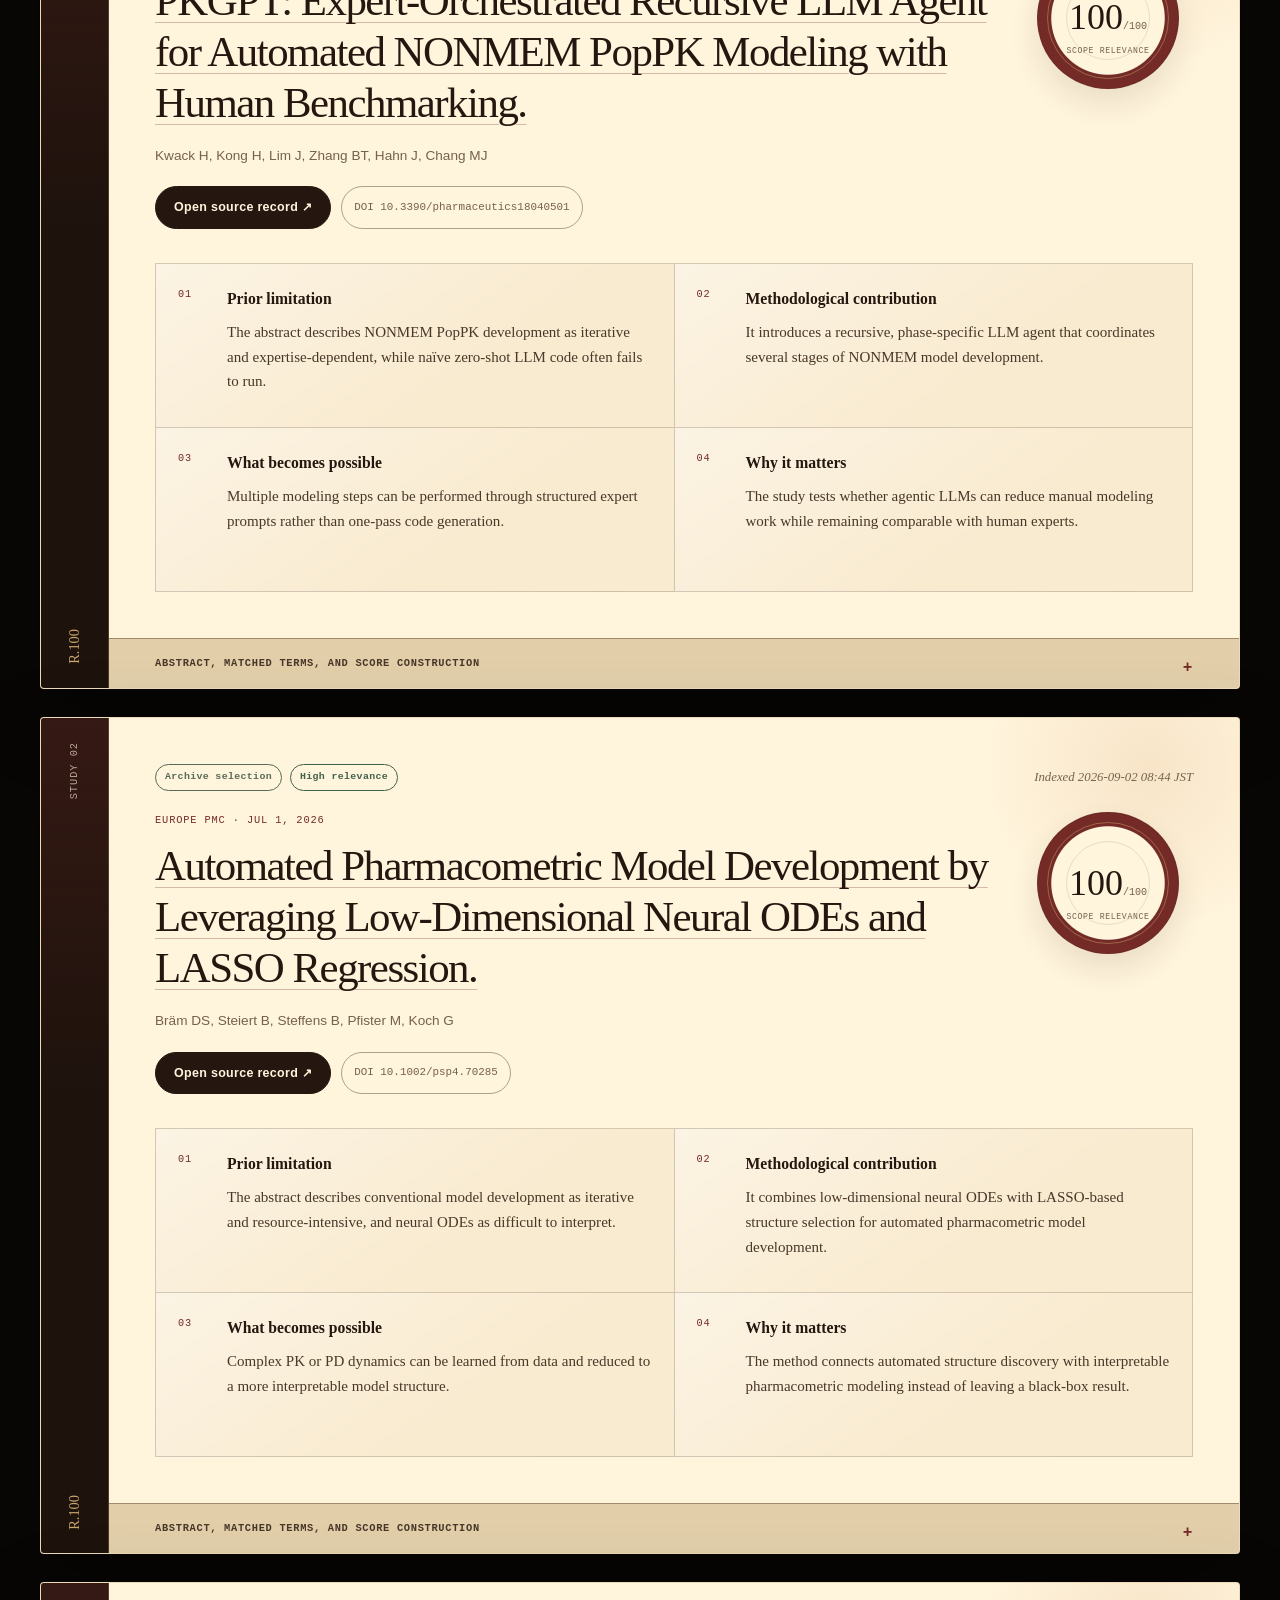
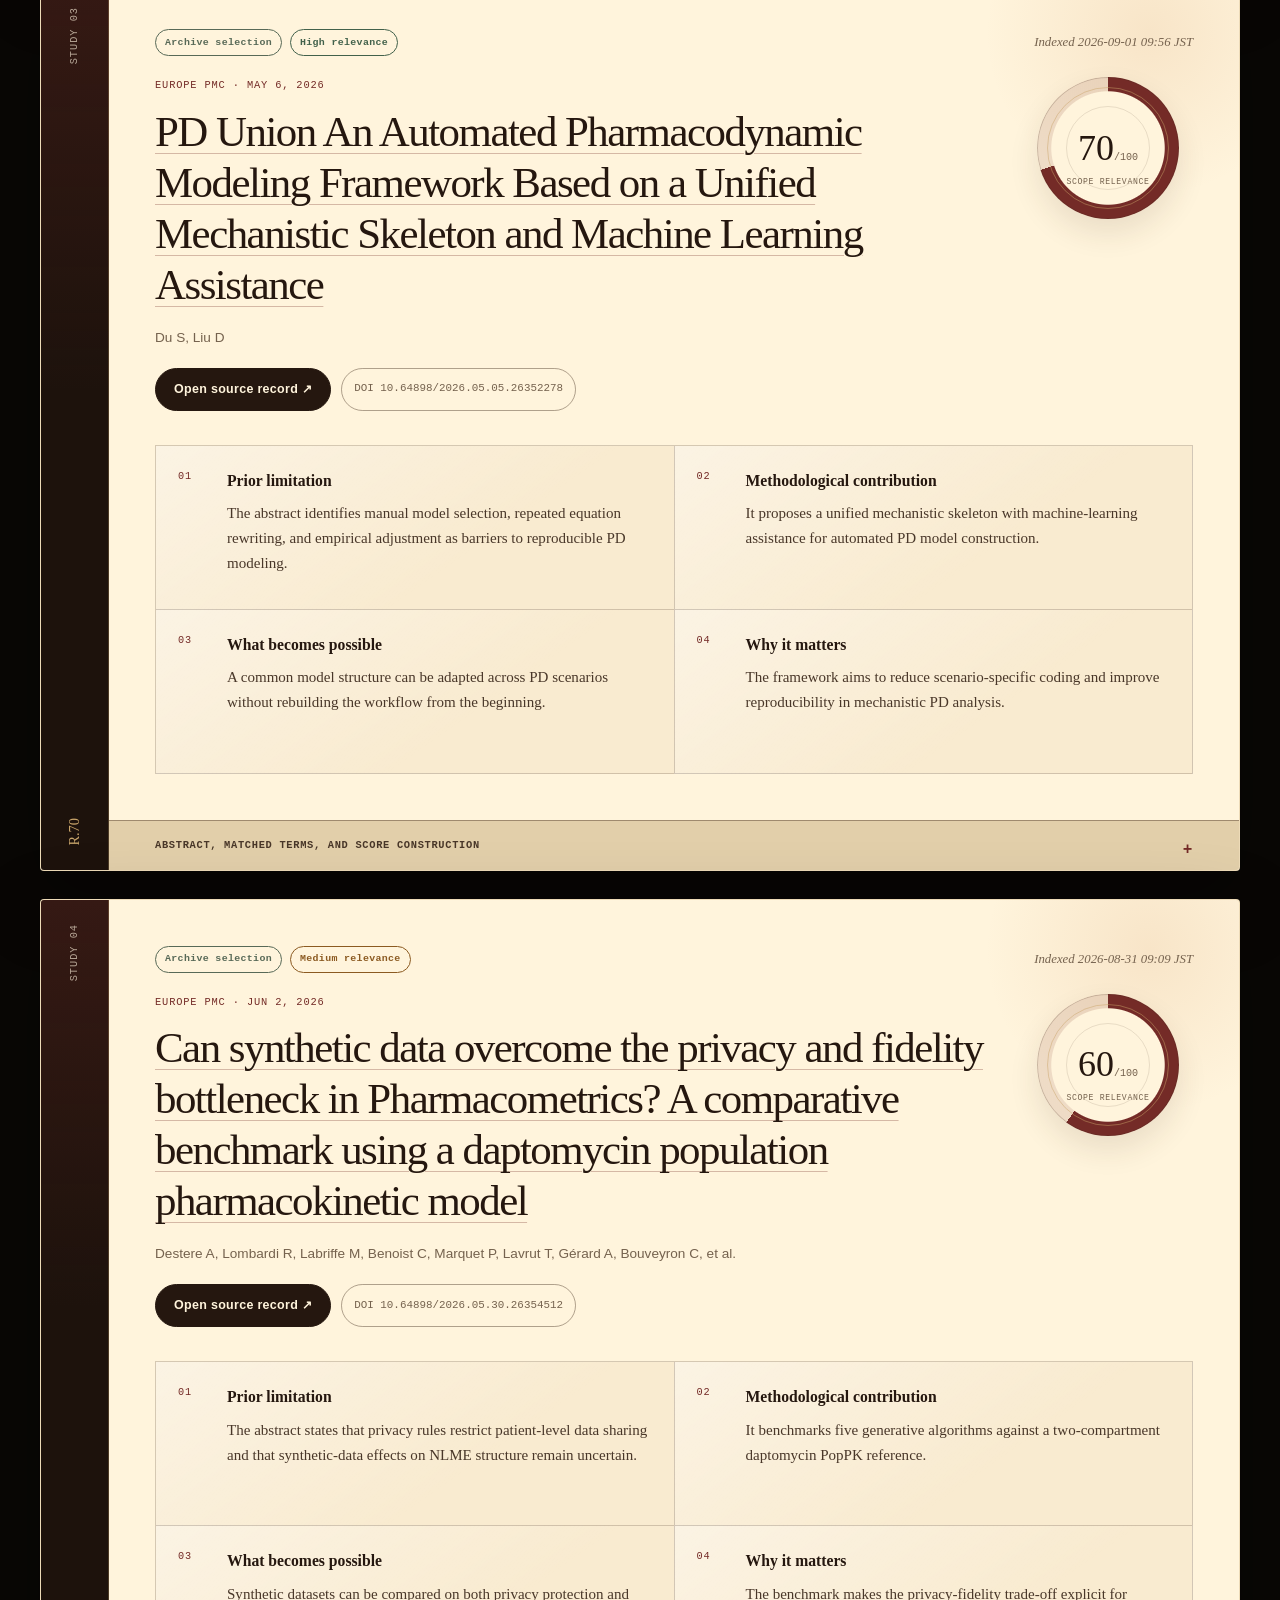
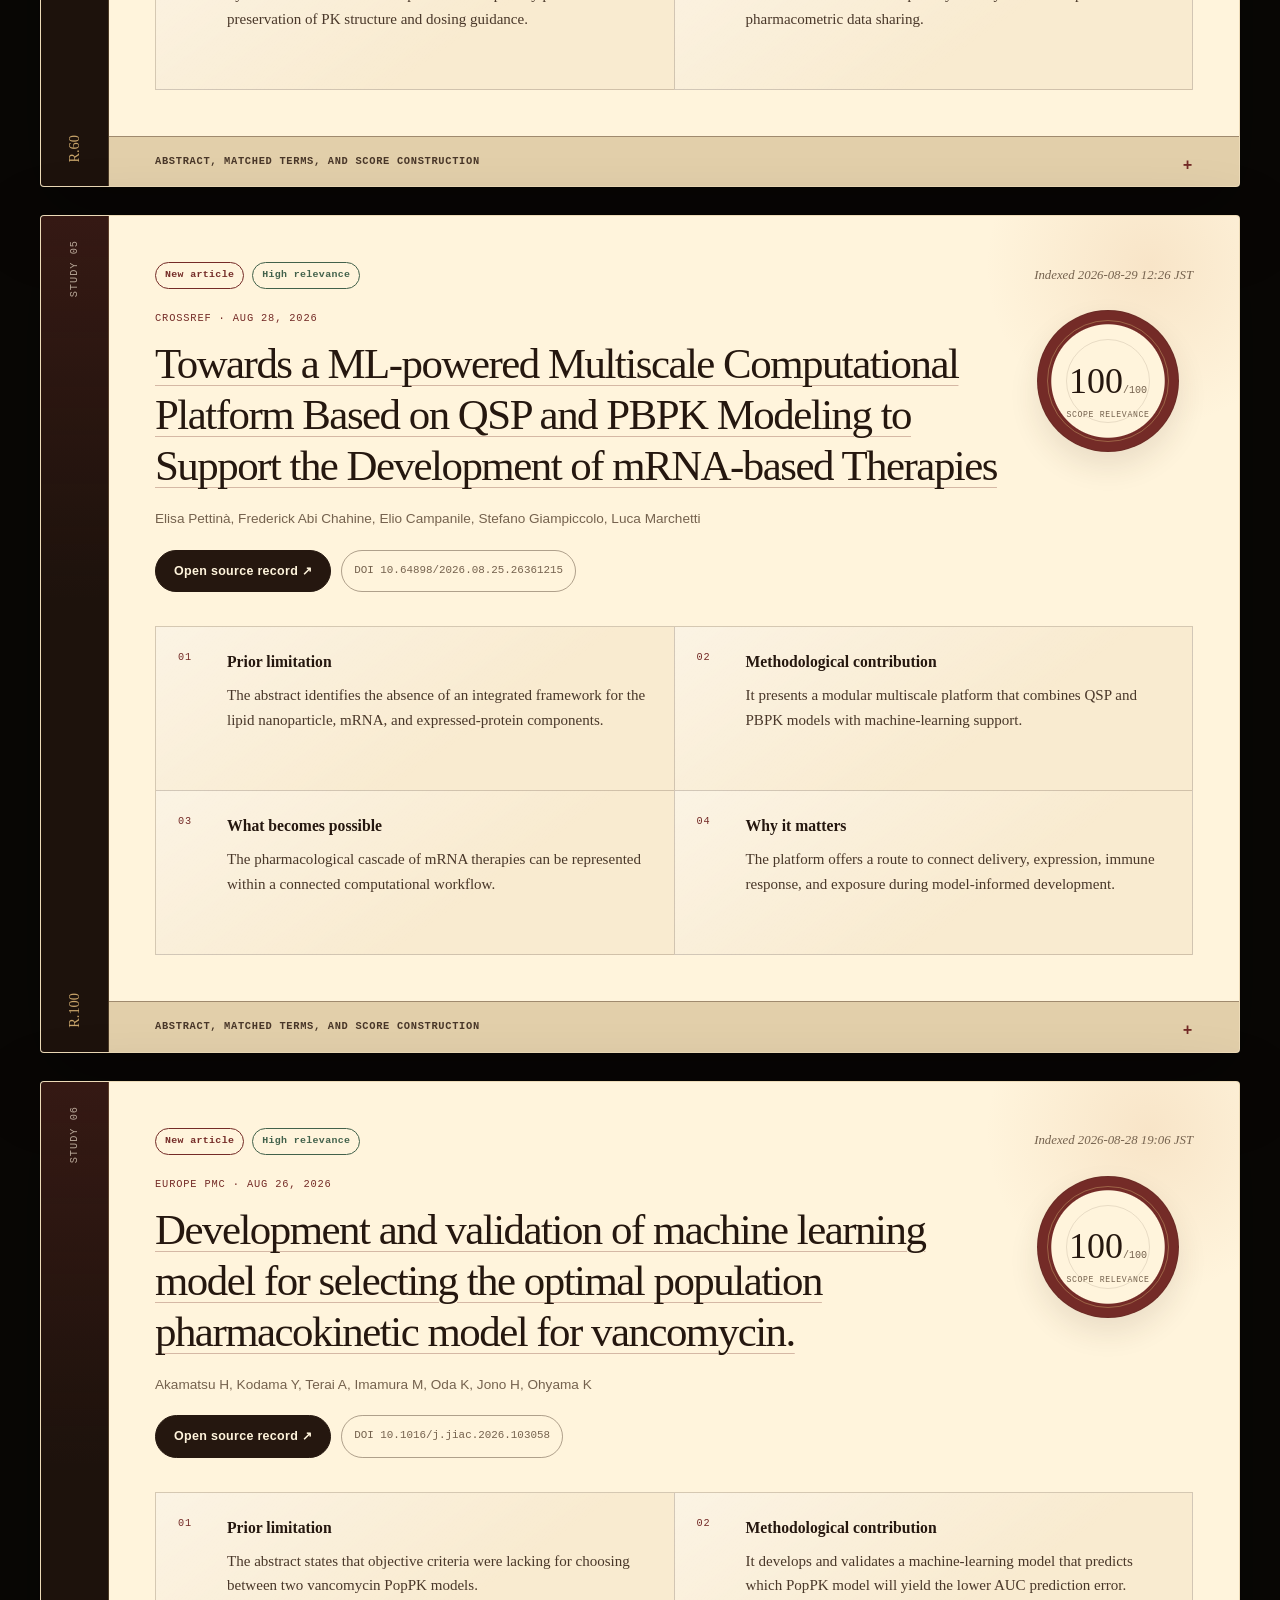
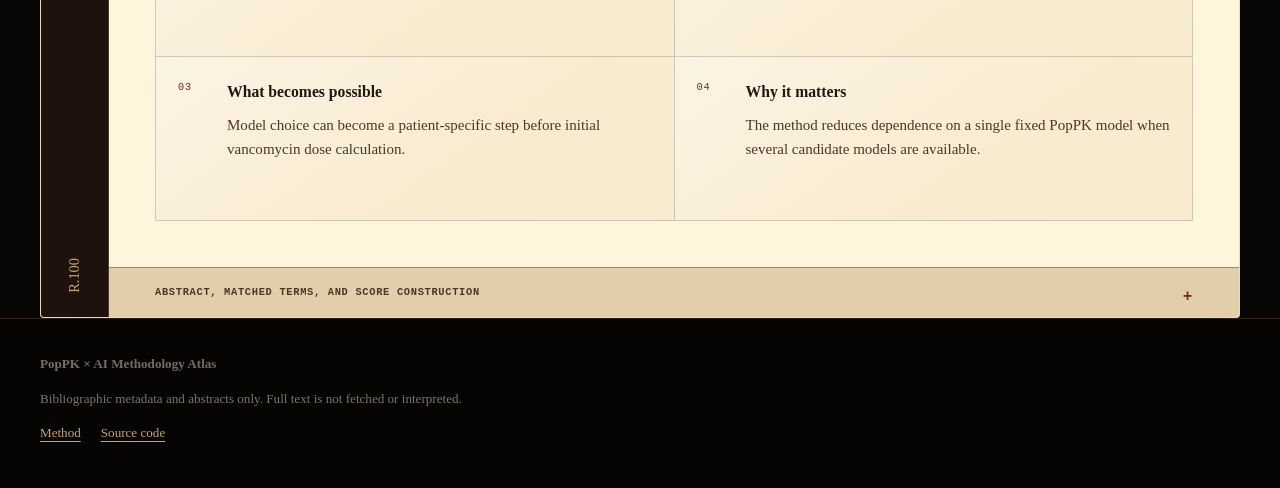
==== commit 6a61f4ad: "Redesign the Pages landing page with a clear system-native interface" ====
--- a/docs/index.html
+++ b/docs/index.html
@@ -4,8 +4,8 @@
   <meta charset="utf-8">
   <meta name="viewport" content="width=device-width, initial-scale=1">
   <meta name="description" content="An abstract-only index of methodology papers at the intersection of population pharmacokinetics, pharmacometrics, and AI.">
-  <meta name="theme-color" content="#0d0907">
-  <meta name="color-scheme" content="dark light">
+  <meta name="theme-color" content="#f5f5f7">
+  <meta name="color-scheme" content="light dark">
   <meta property="og:type" content="website">
   <meta property="og:title" content="PopPK × AI Methodology Atlas">
   <meta property="og:description" content="Daily, abstract-only monitoring of PopPK and AI methodology literature.">
@@ -21,51 +21,52 @@
 <body class="library-page">
   <a class="skip-link" href="#articles">Skip to the article library</a>
 
-  <header class="chiaroscuro-header">
-    <nav class="site-nav shell" aria-label="Primary navigation">
-      <a class="brand" href="./" aria-label="Methodology Atlas home" aria-current="page">
-        <span class="brand-seal" aria-hidden="true">PK</span>
-        <span class="brand-copy">
-          <strong>Methodology Atlas</strong>
-          <small>Population PK × AI</small>
-        </span>
-      </a>
-      <div class="nav-links">
-        <a class="active" href="./" aria-current="page">Library</a>
-        <a href="./method.html">Method</a>
-        <a href="https://github.com/Nakamarusan/poppk-ai-literature-monitor"
-           target="_blank" rel="noopener noreferrer">Repository ↗</a>
+  <header class="site-header">
+    <nav class="global-nav" aria-label="Primary navigation">
+      <div class="shell nav-inner">
+        <a class="brand" href="./" aria-label="Methodology Atlas home" aria-current="page">
+          <span class="brand-mark" aria-hidden="true">
+            <svg viewBox="0 0 32 32" role="img">
+              <circle cx="16" cy="16" r="5"></circle>
+              <ellipse cx="16" cy="16" rx="12" ry="5" transform="rotate(-28 16 16)"></ellipse>
+              <ellipse cx="16" cy="16" rx="11" ry="4" transform="rotate(38 16 16)"></ellipse>
+            </svg>
+          </span>
+          <span>Methodology Atlas</span>
+        </a>
+        <div class="nav-links">
+          <a class="active" href="./" aria-current="page">Library</a>
+          <a href="./method.html">Method</a>
+          <a href="https://github.com/Nakamarusan/poppk-ai-literature-monitor"
+             target="_blank" rel="noopener noreferrer">GitHub</a>
+        </div>
       </div>
     </nav>
 
-    <div class="hero shell">
+    <section class="hero shell" aria-labelledby="hero-title">
       <div class="hero-copy">
-        <p class="folio-label">Chiaroscuro index · Abstract-only evidence</p>
-        <h1>
-          Population PK <span class="title-cross">×</span> AI
-          <em>Methodology in focus</em>
-        </h1>
-        <p class="lead">
-          A daily editorial index of methodological studies connecting
-          population pharmacokinetics, pharmacometrics, and artificial
-          intelligence. Discovery uses titles and abstracts; interpretation is
-          restricted to the available abstract.
+        <p class="eyebrow">Daily methodology monitor</p>
+        <h1 id="hero-title">A clearer view of <span>PopPK × AI.</span></h1>
+        <p class="hero-lead">
+          Discover methodology papers connecting population pharmacokinetics,
+          pharmacometrics, and artificial intelligence. Updated every morning,
+          with interpretation limited to the available abstract.
         </p>
         <div class="hero-actions">
-          <a class="ink-button" href="#articles">Enter the library</a>
-          <a class="text-link" href="./method.html">Inspect the method</a>
-        </div>
-        <div class="hero-notes" aria-label="Monitoring principles">
-          <span>Daily at 07:00 JST</span>
-          <span>Abstract-only interpretation</span>
-          <span>Relevance is not quality</span>
-        </div>
+          <a class="primary-button" href="#articles">Browse papers</a>
+          <a class="secondary-link" href="./method.html">See how it works <span aria-hidden="true">›</span></a>
+        </div>
+        <ul class="hero-facts" aria-label="Monitoring principles">
+          <li>Daily at 07:00 JST</li>
+          <li>Abstract-only interpretation</li>
+          <li>Relevance is not quality</li>
+        </ul>
       </div>
 
       <figure class="observatory" aria-label="An original rotating geometric study of observation, model, and inference">
-        <div class="observatory-caption">
-          <span>Study in motion</span>
-          <p>Proportion, iteration, and connected evidence.</p>
+        <div class="observatory-copy">
+          <span>Model space</span>
+          <p>Observation, inference, revision.</p>
         </div>
         <button id="motionToggle" class="motion-toggle" type="button"
                 aria-pressed="false" aria-label="Pause or resume the geometric motion">
@@ -73,141 +74,136 @@
         </button>
         <svg viewBox="0 0 560 560" role="img" aria-hidden="true">
           <defs>
-            <linearGradient id="traceGradient" x1="0" y1="0" x2="1" y2="1">
-              <stop offset="0" stop-color="#e0a16f"/>
-              <stop offset=".48" stop-color="#bd624b"/>
-              <stop offset="1" stop-color="#7d9b8c"/>
+            <linearGradient id="orbitGradient" x1="0" y1="0" x2="1" y2="1">
+              <stop offset="0" stop-color="#64d2ff"></stop>
+              <stop offset=".48" stop-color="#0a84ff"></stop>
+              <stop offset="1" stop-color="#bf5af2"></stop>
             </linearGradient>
-            <radialGradient id="observatoryGlow" cx="50%" cy="46%" r="56%">
-              <stop offset="0" stop-color="#dba476" stop-opacity=".16"/>
-              <stop offset=".55" stop-color="#8e4b36" stop-opacity=".07"/>
-              <stop offset="1" stop-color="#120b08" stop-opacity="0"/>
+            <linearGradient id="signalGradient" x1="0" y1="1" x2="1" y2="0">
+              <stop offset="0" stop-color="#30d158"></stop>
+              <stop offset=".52" stop-color="#0a84ff"></stop>
+              <stop offset="1" stop-color="#ff375f"></stop>
+            </linearGradient>
+            <radialGradient id="fieldGlow" cx="48%" cy="42%" r="62%">
+              <stop offset="0" stop-color="#ffffff" stop-opacity=".94"></stop>
+              <stop offset=".35" stop-color="#dff2ff" stop-opacity=".72"></stop>
+              <stop offset=".72" stop-color="#d9d1ff" stop-opacity=".28"></stop>
+              <stop offset="1" stop-color="#ffffff" stop-opacity="0"></stop>
             </radialGradient>
           </defs>
-          <circle class="observatory-glow" cx="280" cy="280" r="238" fill="url(#observatoryGlow)"/>
+          <circle class="field-glow" cx="280" cy="280" r="246" fill="url(#fieldGlow)"></circle>
           <g class="construction-grid">
-            <path d="M55 280h450M280 55v450"/>
-            <path d="M88 88h384v384H88z"/>
-            <path d="M88 88l384 384M472 88 88 472"/>
+            <circle cx="280" cy="280" r="205"></circle>
+            <circle cx="280" cy="280" r="132"></circle>
+            <path d="M72 280h416M280 72v416"></path>
           </g>
           <g class="orbit orbit-one">
-            <circle cx="280" cy="280" r="192"/>
-            <circle cx="280" cy="280" r="125"/>
-            <ellipse cx="280" cy="280" rx="192" ry="96" transform="rotate(-26 280 280)"/>
+            <ellipse cx="280" cy="280" rx="205" ry="88" transform="rotate(-24 280 280)"></ellipse>
+            <ellipse cx="280" cy="280" rx="166" ry="60" transform="rotate(42 280 280)"></ellipse>
           </g>
           <g class="orbit orbit-two">
-            <ellipse cx="280" cy="280" rx="164" ry="72" transform="rotate(42 280 280)"/>
-            <path d="M150 390c34-156 157-255 300-222"/>
-            <path d="M154 392c74-12 145-70 173-144 18-48 57-89 108-105"/>
-          </g>
-          <path class="signal-trace" d="M122 404C188 373 190 249 271 280s116-93 167-137"/>
+            <circle cx="280" cy="280" r="168"></circle>
+            <path d="M126 365c61-142 198-212 321-150"></path>
+          </g>
+          <path class="signal-trace" d="M118 388C187 356 207 248 281 281s112-94 164-128" stroke="url(#signalGradient)"></path>
           <g class="study-points">
-            <circle cx="122" cy="404" r="6"/>
-            <circle cx="271" cy="280" r="7"/>
-            <circle cx="438" cy="143" r="6"/>
-          </g>
-          <g class="study-notes">
-            <text x="99" y="430">observation</text>
-            <text x="294" y="269">model</text>
-            <text x="410" y="126">inference</text>
-            <text x="101" y="76">ratio 1 : 1.618</text>
-            <text x="374" y="489">iterate / compare / revise</text>
+            <circle cx="118" cy="388" r="7"></circle>
+            <circle cx="281" cy="281" r="8"></circle>
+            <circle cx="445" cy="153" r="7"></circle>
+          </g>
+          <g class="study-labels">
+            <text x="88" y="420">observe</text>
+            <text x="300" y="269">model</text>
+            <text x="417" y="136">infer</text>
           </g>
         </svg>
-        <figcaption>
-          An original geometric study in selective light. Its slow rotation
-          represents observation, comparison, and revision.
-        </figcaption>
+        <figcaption>Slow counter-rotation represents repeated comparison and model revision.</figcaption>
       </figure>
-    </div>
-
-    <dl class="stats-deck shell" aria-label="Dashboard statistics">
-      <div>
-        <dt>Indexed studies</dt>
-        <dd id="statTotal">—</dd>
-        <span>unique papers</span>
-      </div>
-      <div>
-        <dt>New articles</dt>
-        <dd id="statNew">—</dd>
-        <span>recently detected</span>
-      </div>
-      <div>
-        <dt>Archive selections</dt>
-        <dd id="statHistorical">—</dd>
-        <span>selected since 2020</span>
-      </div>
-      <div>
-        <dt>Last scan</dt>
-        <dd id="statScan">—</dd>
-        <span>Japan Standard Time</span>
-      </div>
-    </dl>
+    </section>
+
+    <section class="stats-section shell" aria-label="Dashboard statistics">
+      <article class="stat-card">
+        <span>Studies indexed</span>
+        <strong id="statTotal">—</strong>
+        <p>Unique methodology papers</p>
+      </article>
+      <article class="stat-card">
+        <span>New articles</span>
+        <strong id="statNew">—</strong>
+        <p>Detected in recent searches</p>
+      </article>
+      <article class="stat-card">
+        <span>Archive selections</span>
+        <strong id="statHistorical">—</strong>
+        <p>Previously unreported papers</p>
+      </article>
+      <article class="stat-card stat-card-wide">
+        <span>Last scan</span>
+        <strong id="statScan">—</strong>
+        <p>Japan Standard Time</p>
+      </article>
+    </section>
   </header>
 
-  <main class="catalog-shell">
+  <main class="catalog-section">
     <div class="shell">
-      <section class="catalog-heading" aria-labelledby="catalog-title">
+      <div class="catalog-intro">
         <div>
-          <p class="folio-label">Selected methods in view</p>
-          <h2 id="catalog-title">The article library</h2>
+          <p class="eyebrow">Curated for method development</p>
+          <h2>One focused library.</h2>
         </div>
         <p>
-          Search by method, author, or term. Each entry separates bibliographic
-          evidence from abstract-based interpretation.
+          Search by model, method, author, or term. Each paper separates
+          bibliographic metadata from abstract-based interpretation.
         </p>
-      </section>
-
-      <section class="instrument-panel" aria-label="Search and filter the article library">
+      </div>
+
+      <section class="filter-panel" aria-label="Search and filter the article library">
         <label class="search-field">
           <span>Search</span>
           <input id="searchInput" type="search"
-                 placeholder="federated learning, neural ODE, model selection…"
+                 placeholder="Federated learning, neural ODE, model selection…"
                  autocomplete="off">
         </label>
-
         <label>
           <span>Selection</span>
           <select id="typeFilter">
-            <option value="all">All selections</option>
+            <option value="all">All papers</option>
             <option value="new">New articles</option>
             <option value="historical">Archive selections</option>
           </select>
         </label>
-
         <label>
-          <span>Publication year</span>
+          <span>Year</span>
           <select id="yearFilter">
             <option value="all">All years</option>
           </select>
         </label>
-
         <label>
-          <span>Order</span>
+          <span>Sort</span>
           <select id="sortOrder">
-            <option value="reported-desc">Most recently indexed</option>
-            <option value="published-desc">Most recently published</option>
-            <option value="score-desc">Highest relevance score</option>
+            <option value="reported-desc">Recently indexed</option>
+            <option value="published-desc">Recently published</option>
+            <option value="score-desc">Highest relevance</option>
           </select>
         </label>
-
         <button id="clearFilters" class="clear-button" type="button">Reset</button>
       </section>
 
       <div class="result-bar">
-        <p id="resultCount" aria-live="polite" aria-atomic="true">Loading the studies…</p>
+        <p id="resultCount" aria-live="polite" aria-atomic="true">Loading studies…</p>
         <p><span class="status-dot" aria-hidden="true"></span>Abstract-only evidence</p>
       </div>
 
       <section id="articles" class="article-list" aria-label="Article studies"></section>
 
       <section id="emptyState" class="empty-state" hidden>
-        <p class="folio-label">Nothing in view</p>
-        <h2>Try another term or clear the filters.</h2>
+        <span>No results</span>
+        <h2>Try a different term or reset the filters.</h2>
       </section>
 
       <section id="errorState" class="empty-state error-state" hidden>
-        <p class="folio-label">Catalog unavailable</p>
+        <span>Catalog unavailable</span>
         <h2>The article data could not be loaded.</h2>
       </section>
 
@@ -220,15 +216,15 @@
   </main>
 
   <footer class="site-footer">
-    <div class="shell footer-grid">
+    <div class="shell footer-inner">
       <div>
         <strong>PopPK × AI Methodology Atlas</strong>
-        <p>Bibliographic metadata and abstracts only. Full texts are not fetched or interpreted.</p>
+        <p>Bibliographic metadata and abstracts only. Full text is not fetched or interpreted.</p>
       </div>
       <div class="footer-links">
-        <a href="./method.html">Program and scoring method</a>
+        <a href="./method.html">Method</a>
         <a href="https://github.com/Nakamarusan/poppk-ai-literature-monitor"
-           target="_blank" rel="noopener noreferrer">Source code ↗</a>
+           target="_blank" rel="noopener noreferrer">Source code</a>
       </div>
     </div>
   </footer>
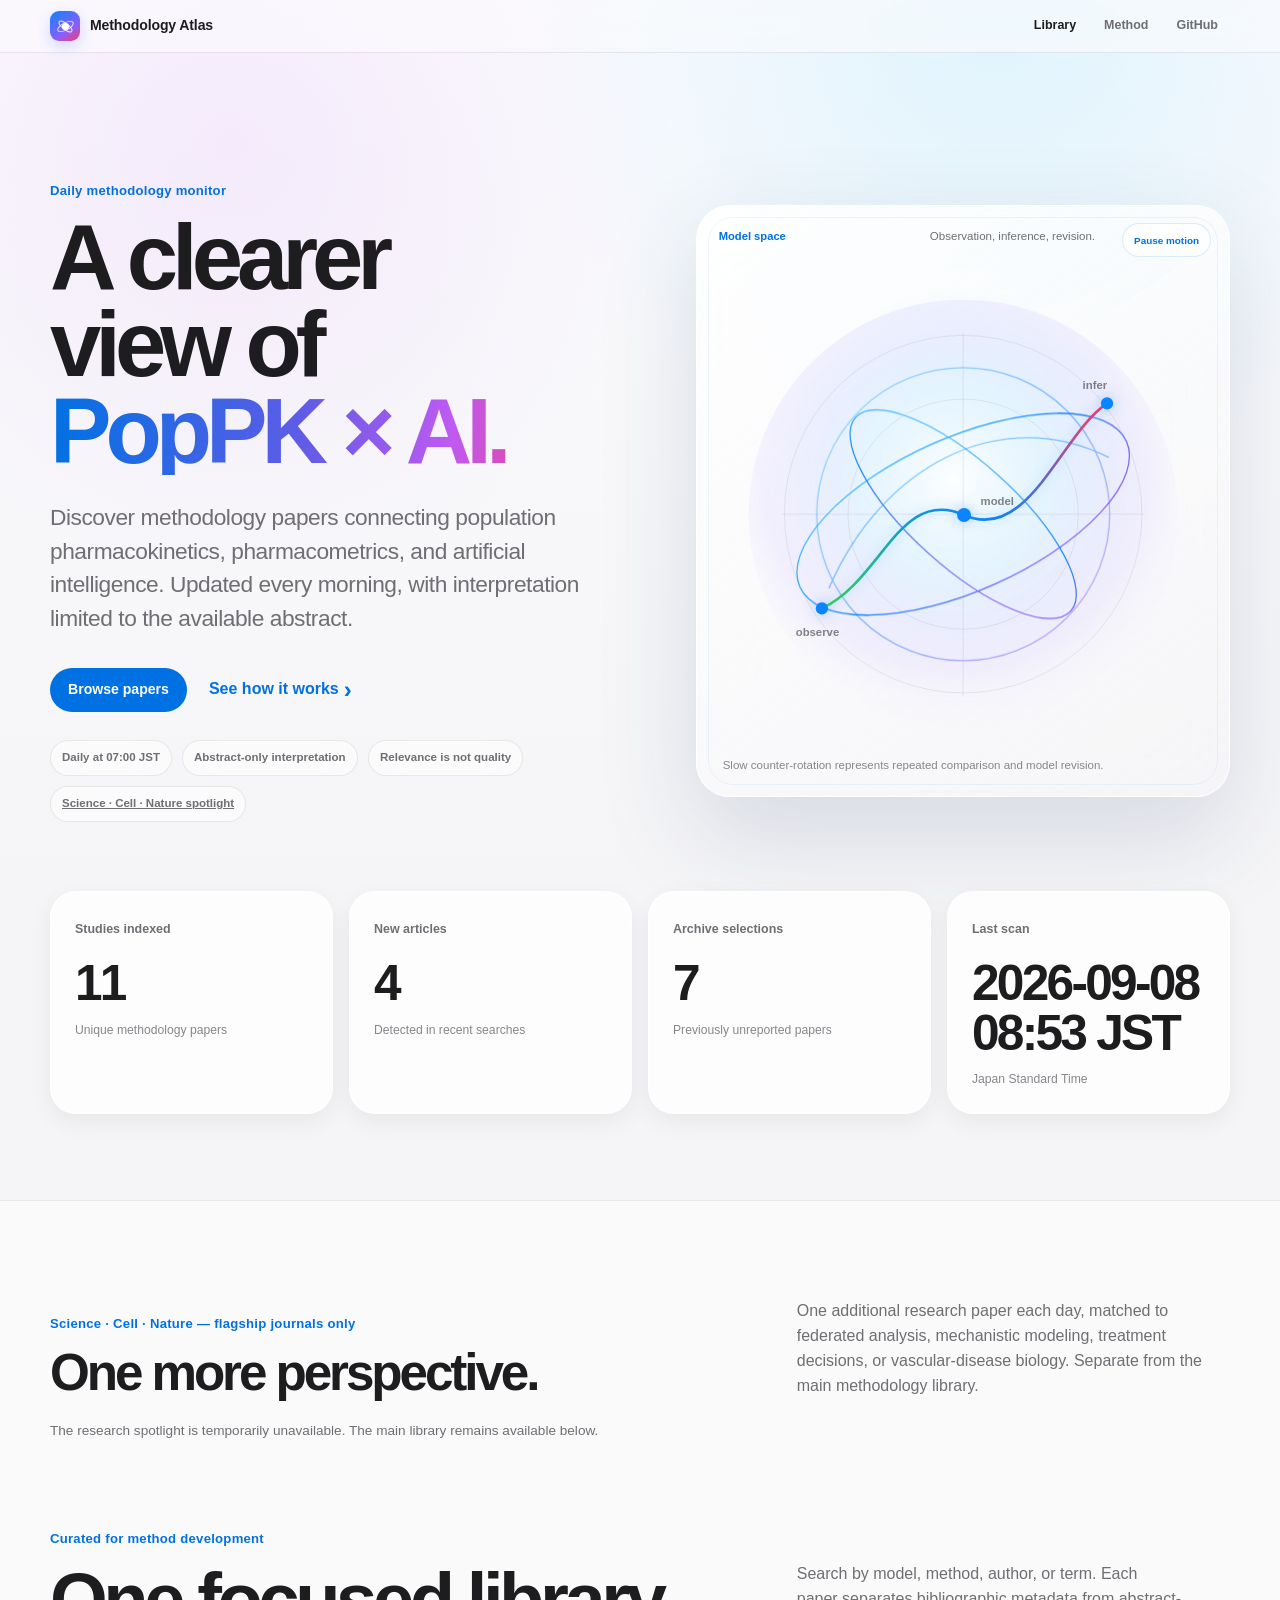
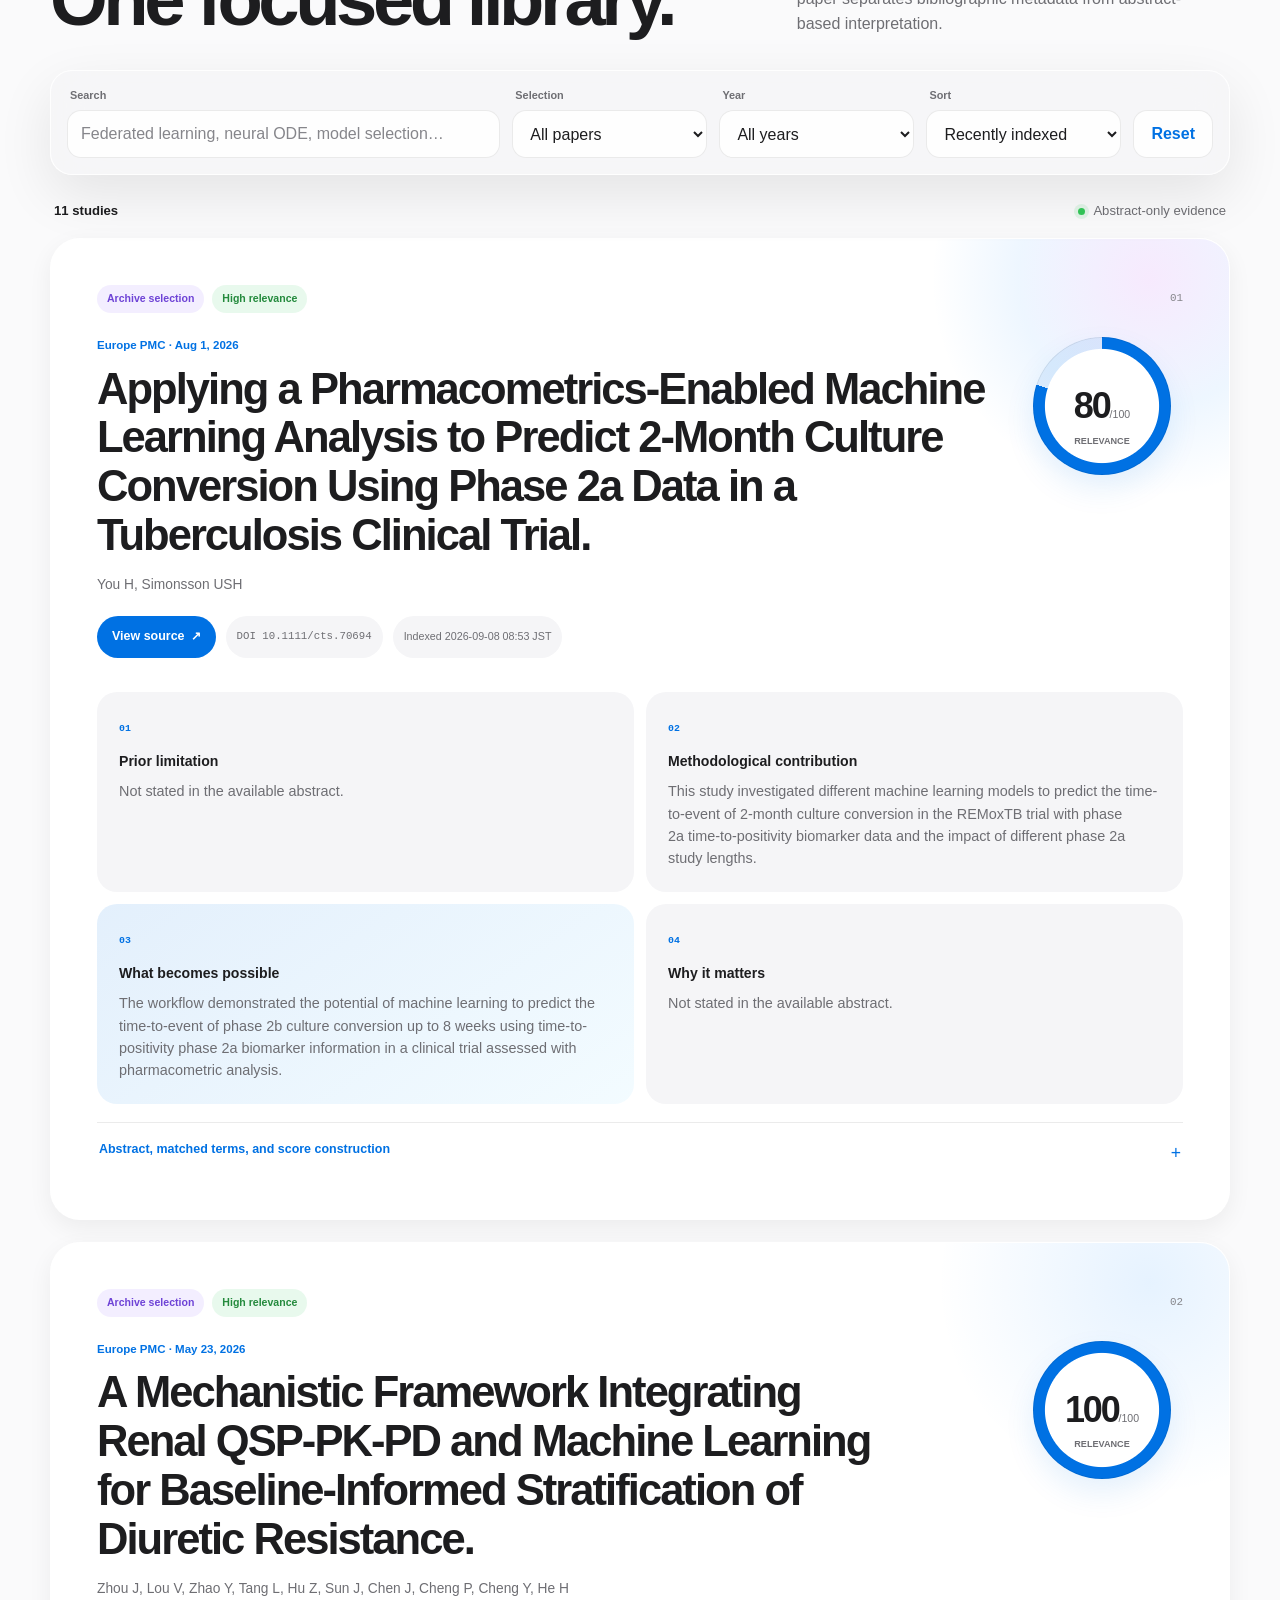
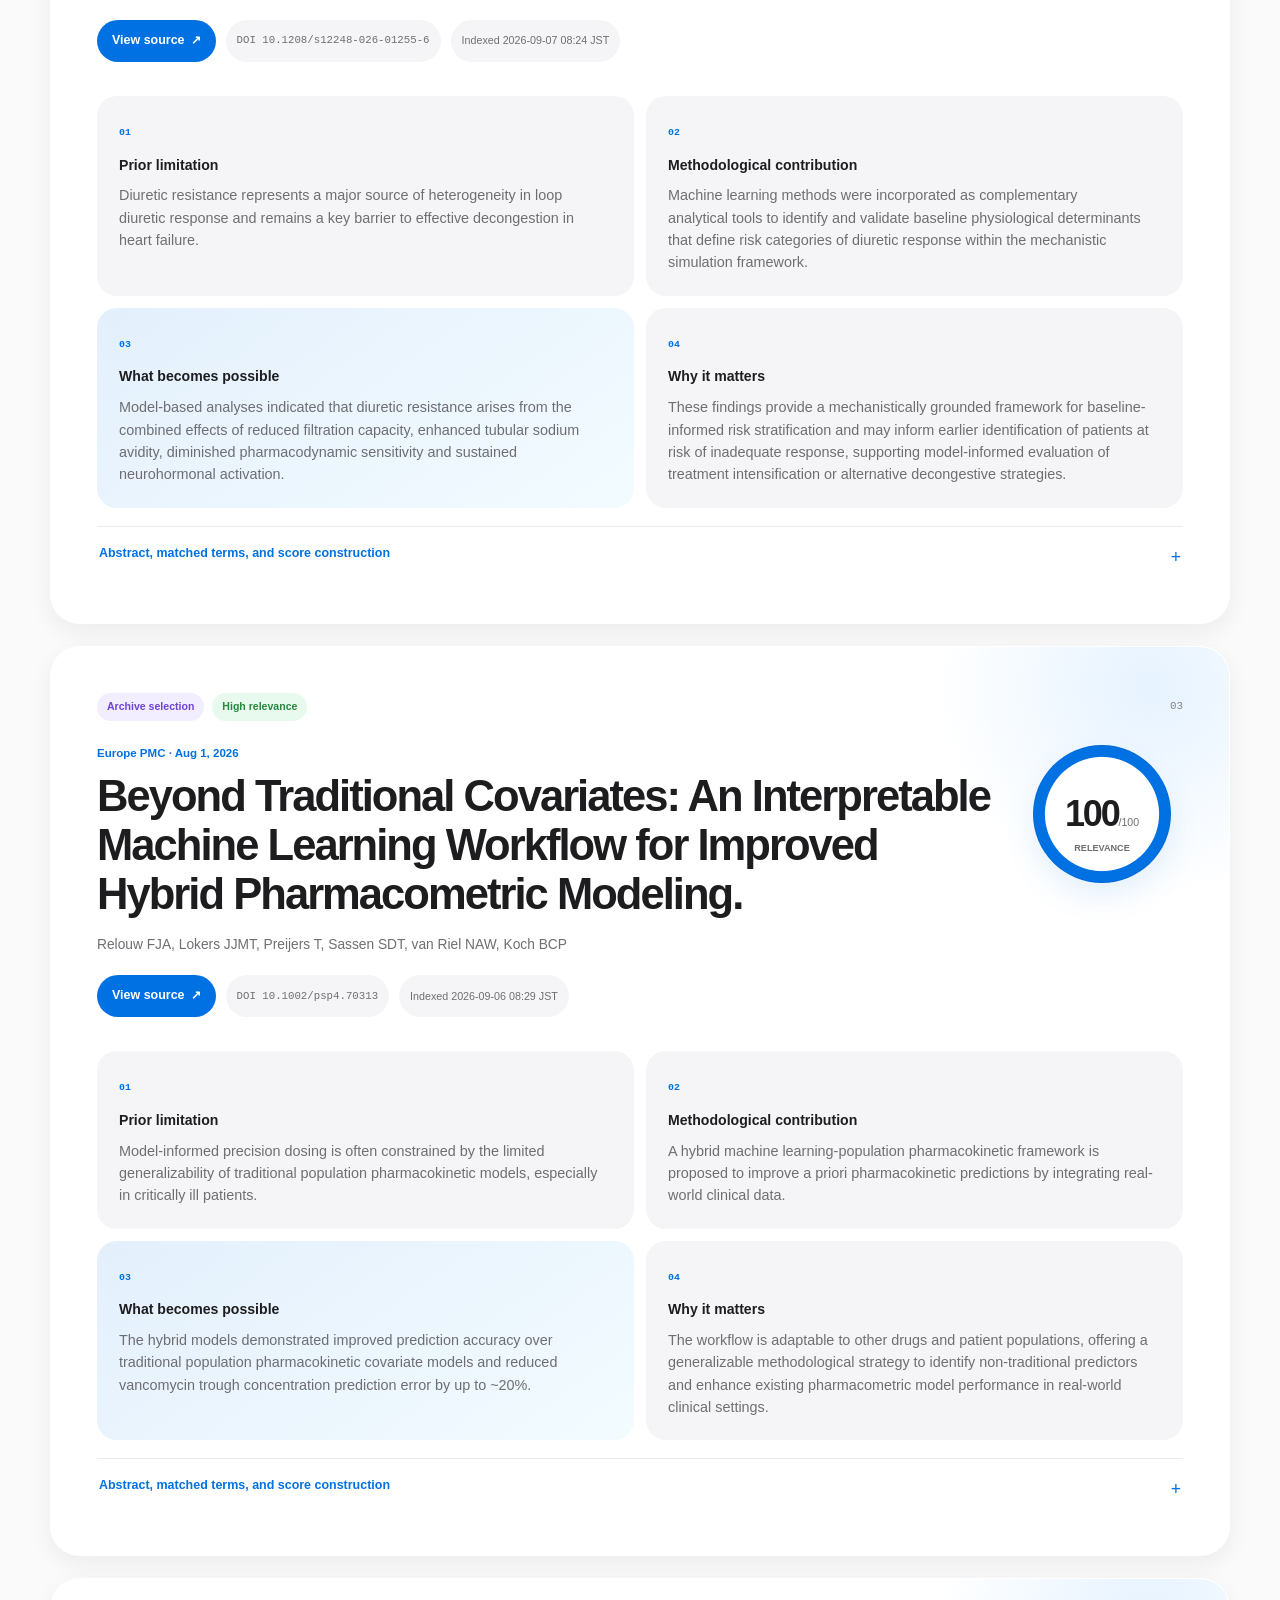
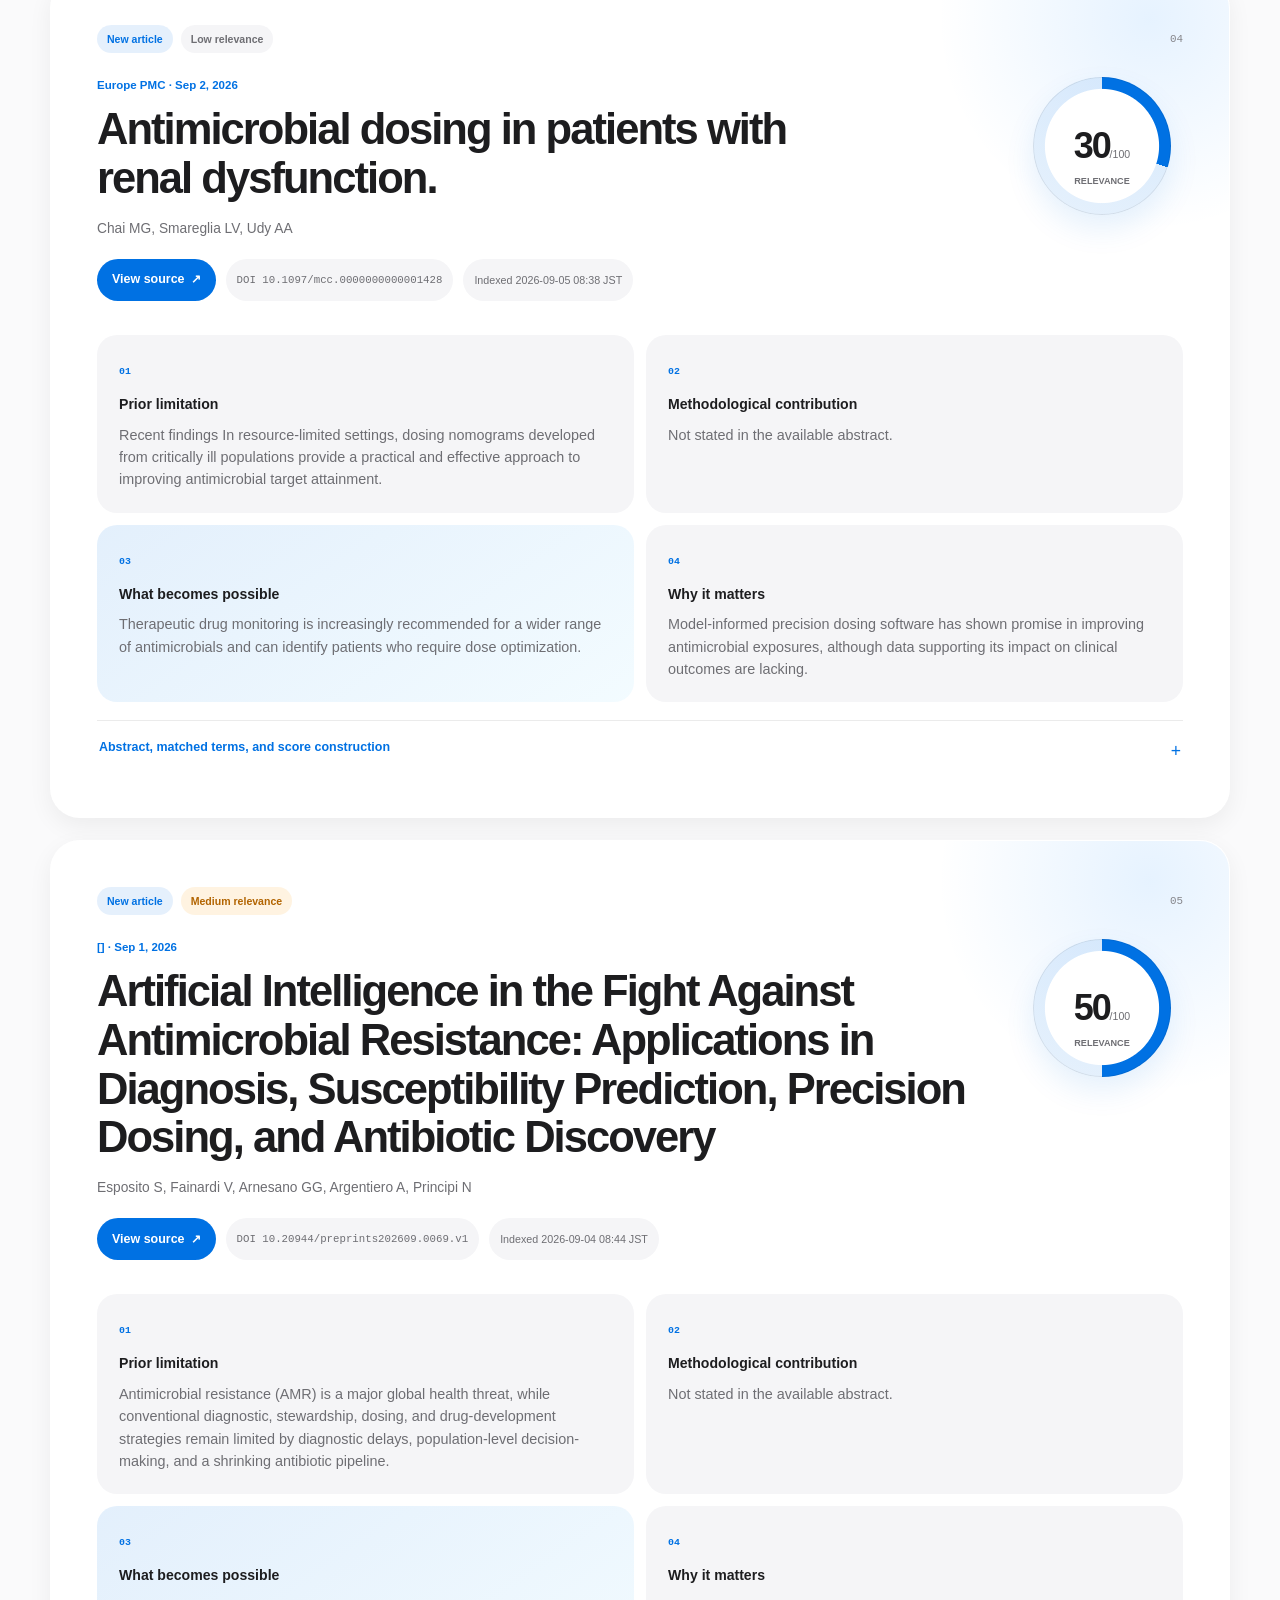
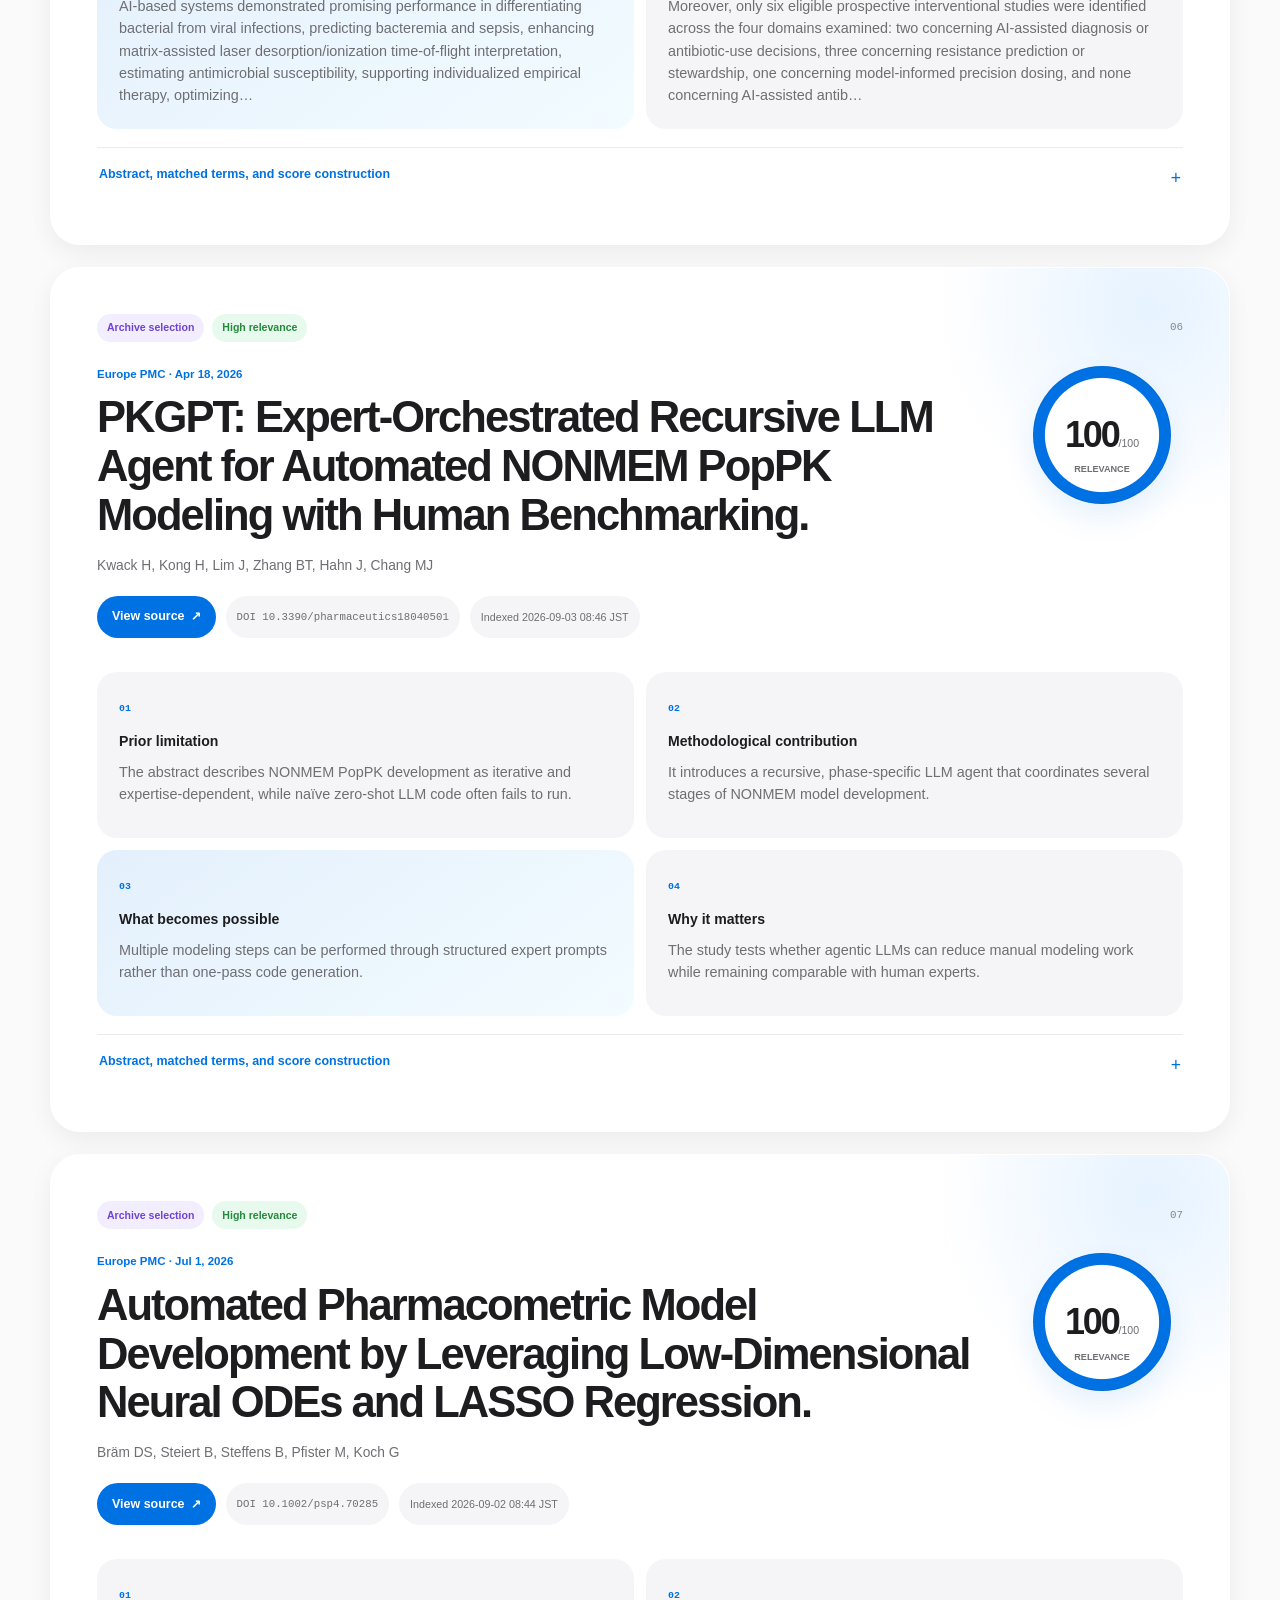
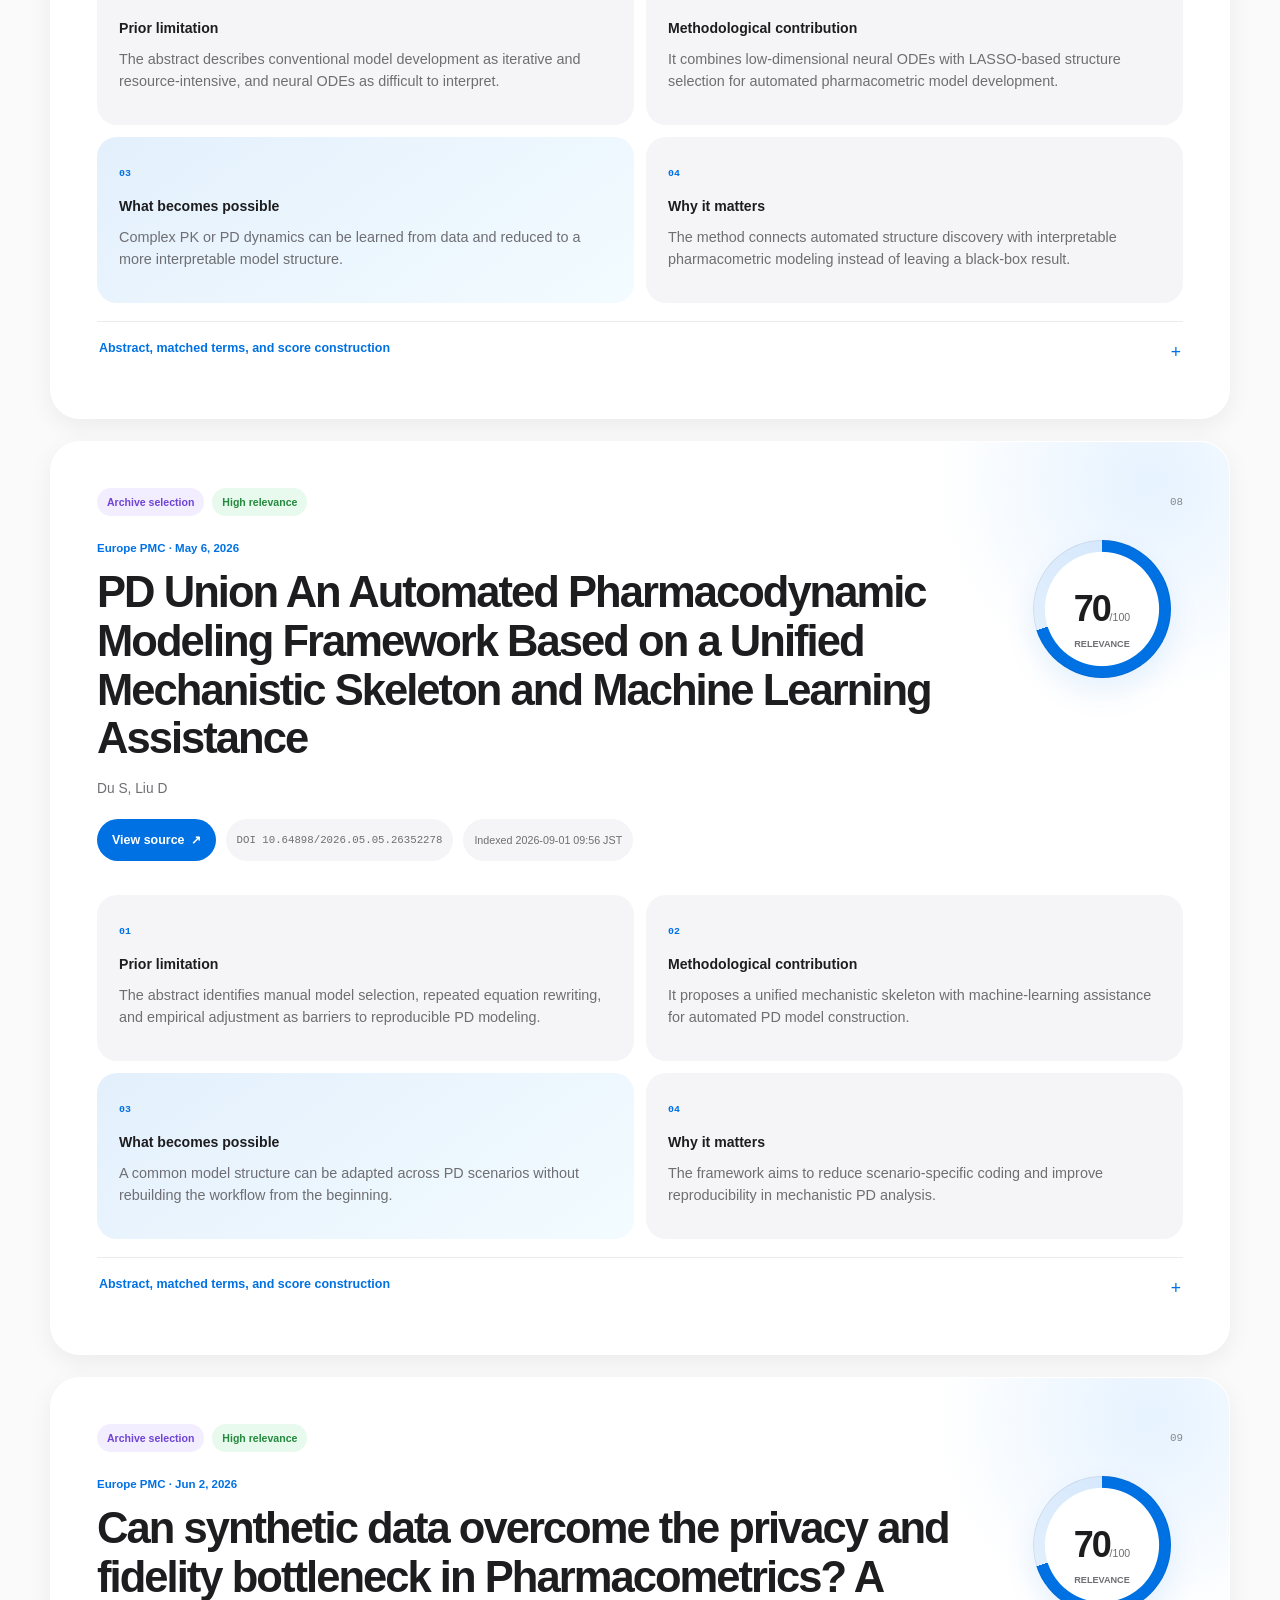
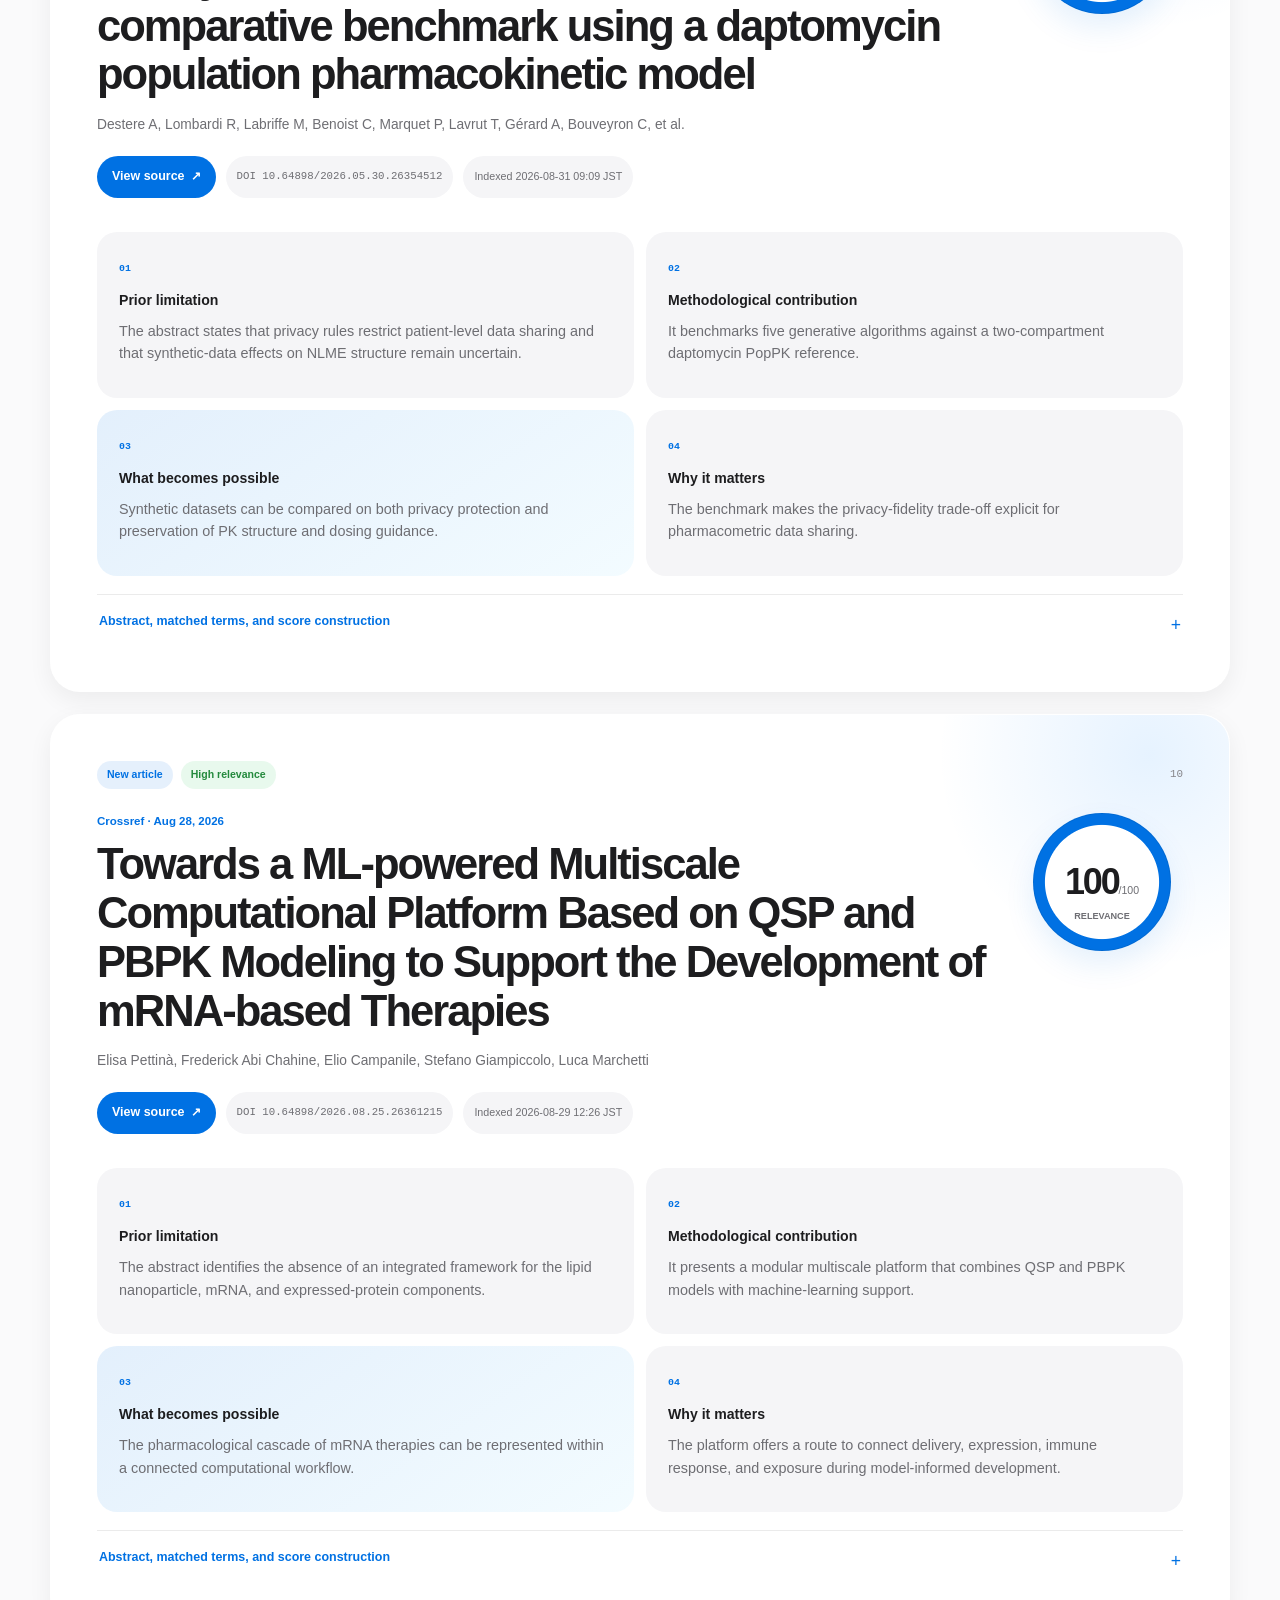
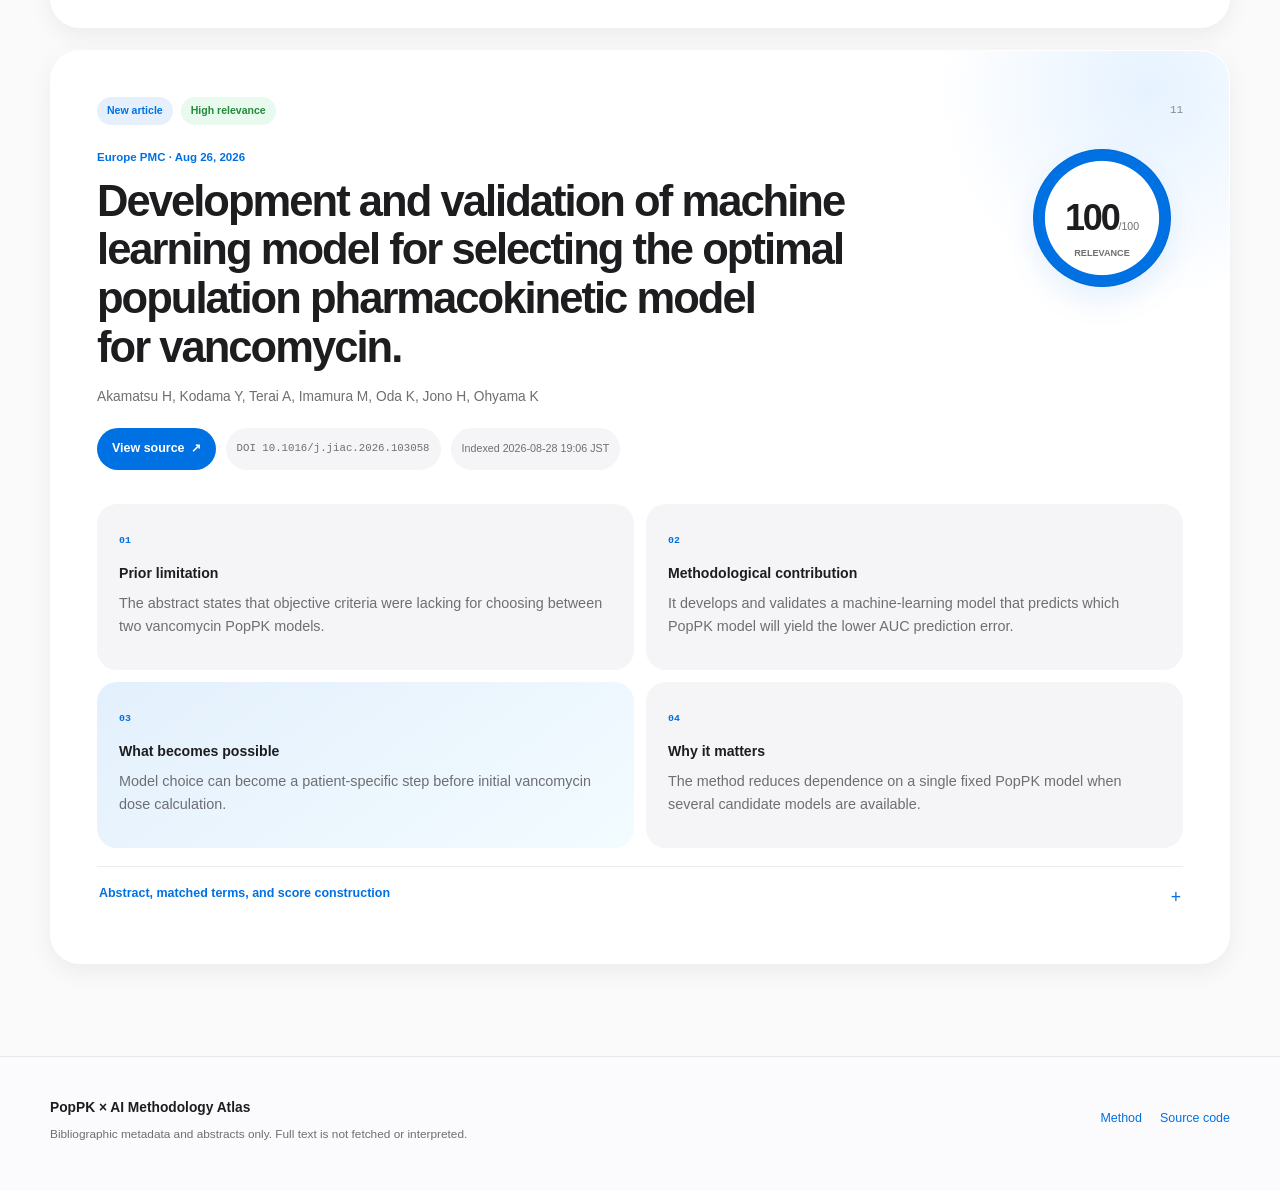
==== commit 5784377c: "Add the daily flagship spotlight above the existing article library" ====
--- a/docs/index.html
+++ b/docs/index.html
@@ -16,7 +16,9 @@
   <title>PopPK × AI Methodology Atlas</title>
   <link rel="stylesheet" href="./assets/styles.css">
   <link rel="stylesheet" href="./assets/observatory.css">
+  <link rel="stylesheet" href="./assets/flagship.css">
   <script src="./assets/app.js" defer></script>
+  <script src="./assets/flagship.js" defer></script>
 </head>
 <body class="library-page">
   <a class="skip-link" href="#articles">Skip to the article library</a>
@@ -60,6 +62,7 @@
           <li>Daily at 07:00 JST</li>
           <li>Abstract-only interpretation</li>
           <li>Relevance is not quality</li>
+          <li><a href="#research-spotlight">Science · Cell · Nature spotlight</a></li>
         </ul>
       </div>
 
@@ -147,6 +150,20 @@
 
   <main class="catalog-section">
     <div class="shell">
+      <section id="research-spotlight" class="flagship-section" aria-labelledby="spotlightTitle">
+        <div class="catalog-intro">
+          <div><p class="eyebrow">Science · Cell · Nature — flagship journals only</p>
+            <h2 id="spotlightTitle">One more perspective.</h2></div>
+          <p>One additional research paper each day, matched to federated analysis, mechanistic modeling, treatment decisions, or vascular-disease biology. Separate from the main methodology library.</p>
+        </div>
+        <p id="spotlightStatus" class="spotlight-status" aria-live="polite">Loading the research spotlight…</p>
+        <label class="spotlight-history" hidden>
+          <span>Browse spotlight selections</span>
+          <select id="spotlightHistory" aria-label="Choose a research spotlight"></select>
+        </label>
+        <div id="spotlightArticle"></div>
+      </section>
+
       <div class="catalog-intro">
         <div>
           <p class="eyebrow">Curated for method development</p>
--- a/docs/assets/styles.css
+++ b/docs/assets/styles.css
@@ -1,36 +1,33 @@
 /*
- * Chiaroscuro gallery system.
- * The interface uses selective light, deep umber, warm earth pigments, quiet
- * frontal composition, and window-like frames. It does not reproduce an
- * artwork or include a museum image.
+ * Clear, system-native publication interface.
+ * The visual system uses restrained color, generous spacing, layered materials,
+ * readable typography, and touch-friendly controls. All graphics are original.
  */
 :root {
-  color-scheme: dark light;
-  --black: #090705;
-  --black-soft: #110c09;
-  --umber: #1d120c;
-  --umber-light: #302016;
-  --carmine: #742b27;
-  --rose: #ad5e49;
-  --rose-light: #d48d70;
-  --gold: #c8a46a;
-  --gold-muted: #94764b;
-  --sage: #6f7766;
-  --paper: #ead9b8;
-  --paper-soft: #f2e3c7;
-  --paper-light: #fff4dc;
-  --ink: #25170f;
-  --ink-soft: #493729;
-  --muted: #75624e;
-  --cream: #f6ead5;
-  --line-light: rgba(244, 225, 193, 0.18);
-  --line-dark: rgba(66, 43, 27, 0.22);
-  --line-strong: rgba(66, 43, 27, 0.42);
-  --shadow: 0 26px 80px rgba(0, 0, 0, 0.30);
-  --soft-shadow: 0 22px 54px rgba(30, 17, 8, 0.18);
-  --shell: 1200px;
-  --display: "Baskerville", "Iowan Old Style", "Palatino Linotype", Palatino, Georgia, serif;
-  --sans: "Avenir Next", Avenir, Inter, ui-sans-serif, -apple-system, BlinkMacSystemFont, "Segoe UI", sans-serif;
+  color-scheme: light dark;
+  --page: #f5f5f7;
+  --page-soft: #fbfbfd;
+  --surface: rgba(255, 255, 255, 0.78);
+  --surface-solid: #ffffff;
+  --surface-muted: #f5f5f7;
+  --text: #1d1d1f;
+  --secondary: #6e6e73;
+  --tertiary: #86868b;
+  --line: rgba(0, 0, 0, 0.08);
+  --line-strong: rgba(0, 0, 0, 0.14);
+  --blue: #0071e3;
+  --blue-hover: #0077ed;
+  --blue-soft: rgba(0, 113, 227, 0.09);
+  --green: #34c759;
+  --orange: #ff9f0a;
+  --purple: #8e5df7;
+  --pink: #ff375f;
+  --shadow-small: 0 8px 24px rgba(0, 0, 0, 0.06);
+  --shadow-medium: 0 20px 55px rgba(0, 0, 0, 0.09);
+  --shadow-large: 0 36px 90px rgba(0, 0, 0, 0.12);
+  --shell: 1180px;
+  --display: -apple-system, BlinkMacSystemFont, "SF Pro Display", "Helvetica Neue", Arial, sans-serif;
+  --text-font: -apple-system, BlinkMacSystemFont, "SF Pro Text", "Helvetica Neue", Arial, sans-serif;
   --mono: "SFMono-Regular", Consolas, "Liberation Mono", monospace;
 }
 
@@ -39,973 +36,779 @@
 body {
   margin: 0;
   min-width: 320px;
-  color: var(--cream);
-  background: var(--black);
-  font-family: var(--sans);
-  line-height: 1.65;
+  color: var(--text);
+  background: var(--page);
+  font-family: var(--text-font);
+  line-height: 1.55;
   text-rendering: optimizeLegibility;
-}
+  -webkit-font-smoothing: antialiased;
+}
+body::before {
+  position: fixed;
+  z-index: -1;
+  inset: 0;
+  background:
+    radial-gradient(circle at 78% 2%, rgba(100, 210, 255, 0.18), transparent 30rem),
+    radial-gradient(circle at 18% 16%, rgba(191, 90, 242, 0.10), transparent 28rem),
+    linear-gradient(180deg, var(--page-soft), var(--page));
+  content: "";
+  pointer-events: none;
+}
+
 a { color: inherit; }
 button, input, select { font: inherit; }
 button, select { cursor: pointer; }
 code { font-family: var(--mono); }
-h1, h2, h3 { font-family: var(--display); }
+h1, h2, h3, p { text-wrap: pretty; }
 .shell { width: min(calc(100% - 40px), var(--shell)); margin-inline: auto; }
 
 .skip-link {
   position: fixed;
-  z-index: 300;
+  z-index: 1000;
   top: 12px;
   left: 12px;
-  padding: 10px 15px;
+  min-height: 44px;
+  padding: 11px 16px;
   border-radius: 999px;
-  background: var(--paper-light);
-  color: var(--ink);
+  background: var(--text);
+  color: var(--surface-solid);
+  text-decoration: none;
   transform: translateY(-180%);
   transition: transform 160ms ease;
 }
 .skip-link:focus { transform: translateY(0); }
 
-/* Header and navigation */
-.chiaroscuro-header {
-  position: relative;
-  overflow: hidden;
-  padding-bottom: 62px;
-  background:
-    radial-gradient(ellipse at 76% 31%, rgba(221, 159, 91, 0.24) 0, rgba(133, 71, 38, 0.12) 18rem, transparent 35rem),
-    radial-gradient(circle at 20% -10%, rgba(114, 43, 39, 0.22), transparent 34rem),
-    linear-gradient(132deg, #070504 0%, #100a07 43%, #1a100a 73%, #090604 100%);
-}
-.chiaroscuro-header::before {
-  position: absolute;
-  inset: 0;
-  opacity: 0.38;
-  background-image:
-    radial-gradient(circle at 30% 40%, rgba(255,255,255,.10) 0 .4px, transparent .55px),
-    radial-gradient(circle at 70% 65%, rgba(198,154,99,.12) 0 .45px, transparent .6px);
-  background-size: 8px 8px, 11px 11px;
-  content: "";
-  pointer-events: none;
-}
-.chiaroscuro-header::after {
-  position: absolute;
-  right: -220px;
-  bottom: -320px;
-  width: 700px;
-  height: 700px;
-  border: 1px solid rgba(200, 164, 106, 0.10);
-  border-radius: 50%;
-  box-shadow: inset 0 0 0 100px rgba(200, 164, 106, 0.018);
-  content: "";
-  pointer-events: none;
-}
-
-.site-nav {
-  position: relative;
-  z-index: 20;
+/* Global navigation */
+.global-nav {
+  position: sticky;
+  z-index: 100;
+  top: 0;
+  border-bottom: 1px solid var(--line);
+  background: rgba(250, 250, 252, 0.72);
+  -webkit-backdrop-filter: saturate(180%) blur(20px);
+  backdrop-filter: saturate(180%) blur(20px);
+}
+.nav-inner {
   display: flex;
-  min-height: 88px;
+  min-height: 52px;
   align-items: center;
   justify-content: space-between;
   gap: 28px;
-  border-bottom: 1px solid var(--line-light);
 }
 .brand {
   display: inline-flex;
-  align-items: center;
-  gap: 13px;
+  min-height: 44px;
+  align-items: center;
+  gap: 10px;
+  color: var(--text);
+  font-size: 0.88rem;
+  font-weight: 650;
+  letter-spacing: -0.01em;
   text-decoration: none;
 }
-.brand-seal {
-  position: relative;
-  display: grid;
-  width: 46px;
-  height: 46px;
+.brand-mark {
+  display: grid;
+  width: 30px;
+  height: 30px;
   place-items: center;
-  border: 1px solid rgba(246, 234, 213, 0.56);
-  border-radius: 50%;
-  color: var(--gold);
-  font-family: var(--mono);
-  font-size: 0.7rem;
-  letter-spacing: 0.12em;
-  box-shadow: inset 0 0 24px rgba(200, 164, 106, 0.10);
-}
-.brand-seal::after {
-  position: absolute;
-  inset: 5px;
-  border: 1px solid rgba(246, 234, 213, 0.13);
-  border-radius: 50%;
-  content: "";
-}
-.brand-copy { display: grid; line-height: 1.1; }
-.brand-copy strong {
-  font-family: var(--display);
-  font-size: 1.05rem;
-  font-weight: 500;
-  letter-spacing: 0.025em;
-}
-.brand-copy small {
-  margin-top: 5px;
-  color: rgba(246, 234, 213, 0.48);
-  font-size: 0.61rem;
-  letter-spacing: 0.15em;
-  text-transform: uppercase;
-}
-.nav-links { display: flex; align-items: center; gap: 27px; }
+  border-radius: 9px;
+  background: linear-gradient(145deg, #0a84ff, #8e5df7 65%, #ff375f);
+  box-shadow: 0 5px 14px rgba(67, 90, 255, 0.22);
+}
+.brand-mark svg { width: 23px; height: 23px; overflow: visible; }
+.brand-mark circle { fill: #ffffff; }
+.brand-mark ellipse { fill: none; stroke: rgba(255, 255, 255, 0.82); stroke-width: 1.3; }
+.nav-links { display: flex; align-items: center; gap: 4px; }
 .nav-links a {
-  position: relative;
-  color: rgba(246, 234, 213, 0.60);
-  font-size: 0.77rem;
-  font-weight: 650;
-  letter-spacing: 0.035em;
+  display: inline-flex;
+  min-height: 44px;
+  align-items: center;
+  padding: 0 12px;
+  border-radius: 999px;
+  color: var(--secondary);
+  font-size: 0.78rem;
+  font-weight: 550;
   text-decoration: none;
-}
-.nav-links a::after {
-  position: absolute;
-  right: 0;
-  bottom: -10px;
-  left: 0;
-  height: 1px;
-  background: var(--gold);
-  content: "";
-  transform: scaleX(0);
-  transform-origin: left;
-  transition: transform 180ms ease;
-}
-.nav-links a:hover,
-.nav-links a.active { color: var(--cream); }
-.nav-links a:hover::after,
-.nav-links a.active::after { transform: scaleX(1); }
+  transition: background 160ms ease, color 160ms ease;
+}
+.nav-links a:hover { background: rgba(0, 0, 0, 0.045); color: var(--text); }
+.nav-links a.active { color: var(--text); font-weight: 650; }
 
 /* Landing hero */
+.site-header { overflow: clip; }
 .hero {
-  position: relative;
-  z-index: 2;
-  display: grid;
-  grid-template-columns: minmax(0, 1.26fr) minmax(360px, 0.74fr);
-  gap: clamp(44px, 8vw, 118px);
-  align-items: center;
-  padding-block: clamp(72px, 10vw, 132px) clamp(100px, 12vw, 154px);
-}
-.folio-label,
-.section-kicker {
-  margin: 0 0 16px;
-  color: var(--rose-light);
-  font-family: var(--mono);
-  font-size: 0.67rem;
+  display: grid;
+  grid-template-columns: minmax(0, 1.02fr) minmax(390px, 0.98fr);
+  gap: clamp(52px, 7vw, 100px);
+  align-items: center;
+  padding-block: clamp(76px, 10vw, 130px) 70px;
+}
+.eyebrow {
+  margin: 0 0 14px;
+  color: var(--blue);
+  font-size: 0.82rem;
   font-weight: 700;
-  letter-spacing: 0.15em;
-  text-transform: uppercase;
+  letter-spacing: 0.02em;
 }
 .hero h1,
 .method-hero h1 {
-  max-width: 880px;
   margin: 0;
-  font-size: clamp(3.35rem, 7.8vw, 7.3rem);
+  color: var(--text);
+  font-family: var(--display);
+  font-size: clamp(3.4rem, 7.2vw, 6.7rem);
+  font-weight: 680;
+  letter-spacing: -0.065em;
+  line-height: 0.94;
+}
+.hero h1 span,
+.method-hero h1 span {
+  display: block;
+  background: linear-gradient(95deg, #0071e3 0%, #5e5ce6 45%, #bf5af2 72%, #ff375f 100%);
+  -webkit-background-clip: text;
+  background-clip: text;
+  color: transparent;
+}
+.hero-lead {
+  max-width: 700px;
+  margin: 26px 0 0;
+  color: var(--secondary);
+  font-family: var(--display);
+  font-size: clamp(1.12rem, 2vw, 1.42rem);
   font-weight: 430;
-  letter-spacing: -0.062em;
-  line-height: 0.91;
-}
-.hero h1 em,
-.method-hero h1 em {
-  display: block;
-  margin-top: 0.08em;
-  color: rgba(246, 234, 213, 0.73);
-  font-weight: 400;
-}
-.title-cross { color: var(--gold); font-style: italic; font-weight: 400; }
-.lead {
-  max-width: 770px;
-  margin: 31px 0 0;
-  color: rgba(246, 234, 213, 0.67);
-  font-family: var(--display);
-  font-size: clamp(1.03rem, 1.8vw, 1.24rem);
-  line-height: 1.74;
-}
-.hero-actions {
+  letter-spacing: -0.02em;
+  line-height: 1.48;
+}
+.hero-actions { display: flex; flex-wrap: wrap; align-items: center; gap: 22px; margin-top: 32px; }
+.primary-button,
+.source-link {
+  display: inline-flex;
+  min-height: 44px;
+  align-items: center;
+  justify-content: center;
+  gap: 6px;
+  padding: 10px 18px;
+  border: 0;
+  border-radius: 999px;
+  background: var(--blue);
+  color: #ffffff;
+  font-size: 0.88rem;
+  font-weight: 650;
+  text-decoration: none;
+  transition: background 160ms ease, transform 160ms ease, box-shadow 160ms ease;
+}
+.primary-button:hover,
+.source-link:hover {
+  background: var(--blue-hover);
+  box-shadow: 0 8px 22px rgba(0, 113, 227, 0.22);
+  transform: translateY(-1px);
+}
+.secondary-link {
+  display: inline-flex;
+  min-height: 44px;
+  align-items: center;
+  gap: 5px;
+  color: var(--blue);
+  font-size: 1rem;
+  font-weight: 550;
+  text-decoration: none;
+}
+.secondary-link span { font-size: 1.5em; line-height: 1; transition: transform 160ms ease; }
+.secondary-link:hover span { transform: translateX(3px); }
+.hero-facts {
   display: flex;
   flex-wrap: wrap;
-  align-items: center;
-  gap: 20px;
-  margin-top: 36px;
-}
-.ink-button,
-.source-link {
-  display: inline-flex;
-  min-height: 46px;
-  align-items: center;
-  justify-content: center;
-  padding: 10px 18px;
-  border: 1px solid var(--gold);
+  gap: 10px;
+  margin: 28px 0 0;
+  padding: 0;
+  list-style: none;
+}
+.hero-facts li {
+  padding: 8px 11px;
+  border: 1px solid var(--line);
   border-radius: 999px;
-  background: var(--gold);
-  color: #17100b;
+  background: rgba(255, 255, 255, 0.54);
+  color: var(--secondary);
+  font-size: 0.72rem;
+  font-weight: 560;
+  -webkit-backdrop-filter: blur(16px);
+  backdrop-filter: blur(16px);
+}
+
+/* Summary metrics */
+.stats-section {
+  display: grid;
+  grid-template-columns: repeat(4, minmax(0, 1fr));
+  gap: 16px;
+  padding-bottom: 86px;
+}
+.stat-card {
+  min-height: 176px;
+  padding: 24px;
+  border: 1px solid rgba(255, 255, 255, 0.72);
+  border-radius: 26px;
+  background: var(--surface);
+  box-shadow: var(--shadow-small);
+  -webkit-backdrop-filter: saturate(160%) blur(22px);
+  backdrop-filter: saturate(160%) blur(22px);
+}
+.stat-card > span {
+  color: var(--secondary);
   font-size: 0.78rem;
-  font-weight: 760;
-  letter-spacing: 0.025em;
-  text-decoration: none;
-  transition: transform 170ms ease, background 170ms ease, color 170ms ease;
-}
-.ink-button:hover,
-.source-link:hover {
-  background: transparent;
-  color: var(--cream);
-  transform: translateY(-2px);
-}
-.text-link {
-  color: rgba(246, 234, 213, 0.78);
+  font-weight: 600;
+}
+.stat-card strong {
+  display: block;
+  margin-top: 18px;
+  color: var(--text);
   font-family: var(--display);
-  font-size: 0.96rem;
-  font-style: italic;
-  text-decoration-color: rgba(200, 164, 106, 0.58);
-  text-underline-offset: 6px;
-}
-.hero-notes { display: flex; flex-wrap: wrap; gap: 10px 18px; margin-top: 32px; }
-.hero-notes span {
-  position: relative;
-  padding-left: 13px;
-  color: rgba(246, 234, 213, 0.42);
-  font-family: var(--mono);
-  font-size: 0.61rem;
-  letter-spacing: 0.08em;
-  text-transform: uppercase;
-}
-.hero-notes span::before {
-  position: absolute;
-  top: 50%;
-  left: 0;
-  width: 5px;
-  height: 5px;
-  border-radius: 50%;
-  background: var(--rose-light);
-  content: "";
-  transform: translateY(-50%);
-}
-
-/* Original portrait-window study */
-.portrait-window {
-  position: relative;
-  width: min(100%, 480px);
-  margin: 0 auto;
-}
-.portrait-caption {
-  display: flex;
-  justify-content: space-between;
-  gap: 18px;
-  margin: 0 18px 12px;
-  color: rgba(246, 234, 213, 0.52);
-  font-size: 0.68rem;
-}
-.portrait-caption span {
-  color: var(--gold);
-  font-family: var(--mono);
-  letter-spacing: 0.10em;
-  text-transform: uppercase;
-}
-.portrait-caption p {
-  max-width: 210px;
-  margin: 0;
-  font-family: var(--display);
-  font-style: italic;
-  text-align: right;
-}
-.portrait-stage {
-  position: relative;
-  overflow: hidden;
-  border: 1px solid rgba(200, 164, 106, 0.45);
-  border-radius: 46% 46% 7px 7px / 30% 30% 7px 7px;
-  background:
-    radial-gradient(ellipse at 52% 35%, rgba(237, 191, 127, 0.14), transparent 42%),
-    linear-gradient(160deg, #1a0f0a, #090604 64%);
-  box-shadow:
-    0 42px 100px rgba(0,0,0,.52),
-    inset 0 0 70px rgba(0,0,0,.72),
-    inset 0 0 0 9px rgba(200,164,106,.035);
-}
-.portrait-stage::before {
-  position: absolute;
-  inset: 8% 11% 15%;
-  border-radius: 50%;
-  background: radial-gradient(ellipse, rgba(236, 181, 111, 0.18), transparent 64%);
-  content: "";
-  filter: blur(12px);
-  animation: breathe-light 8s ease-in-out infinite alternate;
-}
-.portrait-stage svg { position: relative; display: block; width: 100%; height: auto; }
-.window-outer { fill: none; stroke: rgba(200,164,106,.28); stroke-width: 1.2; }
-.light-field { mix-blend-mode: screen; }
-.pyramid-line { fill: none; stroke: rgba(200,164,106,.14); stroke-width: 1; stroke-dasharray: 5 9; }
-.head-shadow { fill: #160b08; opacity: .88; }
-.hair-shadow { fill: #120806; opacity: .93; }
-.shoulders { opacity: .92; }
-.collar-light { fill: rgba(239,207,160,.48); }
-.hands,
-.red-thread,
-.window-ledge,
-.mouth {
-  fill: none;
-  stroke-linecap: round;
-  stroke-linejoin: round;
-}
-.hands { stroke: rgba(235,190,137,.68); stroke-width: 8; }
-.red-thread { stroke: var(--rose); stroke-width: 2.2; }
-.window-ledge { stroke: rgba(200,164,106,.68); stroke-width: 4; }
-.window-ledge.light { stroke: rgba(245,221,181,.21); stroke-width: 1; }
-.gaze { fill: #20110c; }
-.mouth { stroke: rgba(72,35,27,.72); stroke-width: 2; }
-.soft-halo { fill: rgba(245,211,164,.07); mix-blend-mode: screen; }
-.study-notes {
-  fill: rgba(246,234,213,.48);
-  font-family: var(--display);
-  font-size: 12px;
-  font-style: italic;
-  letter-spacing: .02em;
-}
-.portrait-window figcaption {
-  max-width: 420px;
-  margin: 15px auto 0;
-  color: rgba(246, 234, 213, 0.42);
-  font-family: var(--display);
-  font-size: 0.76rem;
-  font-style: italic;
-  line-height: 1.55;
-  text-align: center;
-}
-@keyframes breathe-light {
-  from { opacity: .62; transform: scale(.98); }
-  to { opacity: 1; transform: scale(1.03); }
-}
-
-/* Statistics */
-.stats-deck {
-  position: relative;
-  z-index: 12;
-  display: grid;
-  grid-template-columns: repeat(4, minmax(0, 1fr));
-  margin-bottom: -108px;
-  border: 1px solid rgba(200,164,106,.34);
-  background: var(--paper-light);
-  color: var(--ink);
-  box-shadow: var(--shadow);
-  transform: translateY(28px);
-}
-.stats-deck > div {
-  min-height: 128px;
-  padding: 24px;
-  border-right: 1px solid var(--line-dark);
-  background:
-    radial-gradient(circle at 80% 18%, rgba(180,94,73,.08), transparent 7rem),
-    linear-gradient(145deg, rgba(255,255,255,.62), transparent 58%);
-}
-.stats-deck > div:last-child { border-right: 0; }
-.stats-deck dt {
-  color: var(--muted);
-  font-family: var(--mono);
-  font-size: .65rem;
-  letter-spacing: .10em;
-  text-transform: uppercase;
-}
-.stats-deck dd {
-  margin: 8px 0 0;
-  font-family: var(--display);
-  font-size: clamp(1.65rem, 3vw, 2.55rem);
+  font-size: clamp(2rem, 4vw, 3.1rem);
+  font-weight: 650;
+  letter-spacing: -0.055em;
   line-height: 1;
-}
-.stats-deck span {
-  display: block;
-  margin-top: 11px;
-  color: var(--muted);
-  font-family: var(--display);
-  font-size: .75rem;
-  font-style: italic;
-}
+  overflow-wrap: anywhere;
+}
+.stat-card p { margin: 12px 0 0; color: var(--tertiary); font-size: 0.76rem; }
 
 /* Catalog */
-.catalog-shell {
-  position: relative;
-  padding-block: 148px 82px;
-  background:
-    radial-gradient(ellipse at 50% 0%, rgba(128,69,39,.16), transparent 34rem),
-    linear-gradient(180deg, #110b08 0%, #0c0806 55%, #090605 100%);
-}
-.catalog-shell::before {
-  position: absolute;
-  inset: 0;
-  opacity: .18;
-  background-image: linear-gradient(rgba(244,225,193,.06) 1px, transparent 1px);
-  background-size: 100% 33px;
-  content: "";
-  pointer-events: none;
-}
-.catalog-shell > .shell { position: relative; z-index: 1; }
-.catalog-heading {
-  display: grid;
-  grid-template-columns: minmax(0, 1fr) minmax(280px, .7fr);
-  gap: 56px;
+.catalog-section {
+  padding: 98px 0 92px;
+  border-top: 1px solid var(--line);
+  background: rgba(255, 255, 255, 0.52);
+}
+.catalog-intro {
+  display: grid;
+  grid-template-columns: minmax(0, 1fr) minmax(300px, 0.62fr);
+  gap: 48px;
   align-items: end;
   margin-bottom: 34px;
 }
-.catalog-heading h2 {
-  max-width: 800px;
+.catalog-intro h2,
+.section-heading h2 {
   margin: 0;
-  color: var(--paper-light);
-  font-size: clamp(2.8rem, 6vw, 5.4rem);
-  font-weight: 430;
-  letter-spacing: -.052em;
-  line-height: .95;
-}
-.catalog-heading > p {
+  color: var(--text);
+  font-family: var(--display);
+  font-size: clamp(2.7rem, 5.8vw, 5.2rem);
+  font-weight: 660;
+  letter-spacing: -0.06em;
+  line-height: 0.98;
+}
+.catalog-intro > p {
   margin: 0;
-  color: rgba(246,234,213,.53);
-  font-family: var(--display);
-  font-size: .98rem;
-}
-
-.instrument-panel {
+  color: var(--secondary);
+  font-size: 1rem;
+  line-height: 1.55;
+}
+.filter-panel {
   position: sticky;
-  z-index: 30;
-  top: 12px;
-  display: grid;
-  grid-template-columns: minmax(260px, 1.7fr) repeat(3, minmax(142px, .75fr)) auto;
-  gap: 13px;
+  z-index: 40;
+  top: 64px;
+  display: grid;
+  grid-template-columns: minmax(250px, 1.6fr) repeat(3, minmax(140px, 0.72fr)) auto;
+  gap: 12px;
   align-items: end;
-  padding: 18px;
-  border: 1px solid rgba(200,164,106,.32);
+  padding: 16px;
+  border: 1px solid rgba(255, 255, 255, 0.86);
+  border-radius: 22px;
+  background: rgba(245, 245, 247, 0.78);
+  box-shadow: var(--shadow-medium);
+  -webkit-backdrop-filter: saturate(180%) blur(24px);
+  backdrop-filter: saturate(180%) blur(24px);
+}
+.filter-panel label { display: grid; gap: 6px; }
+.filter-panel label > span {
+  padding-left: 3px;
+  color: var(--secondary);
+  font-size: 0.68rem;
+  font-weight: 650;
+}
+.filter-panel input,
+.filter-panel select,
+.clear-button {
+  min-height: 48px;
+  border: 1px solid var(--line);
   border-radius: 14px;
-  background: rgba(20, 13, 9, .88);
-  box-shadow: 0 20px 70px rgba(0,0,0,.36);
-  backdrop-filter: blur(18px);
-}
-.instrument-panel label { display: grid; gap: 7px; }
-.instrument-panel label > span {
-  color: rgba(246,234,213,.48);
-  font-family: var(--mono);
-  font-size: .62rem;
-  letter-spacing: .09em;
-  text-transform: uppercase;
-}
-.instrument-panel input,
-.instrument-panel select,
-.clear-button {
-  min-height: 46px;
-  border: 1px solid rgba(200,164,106,.28);
-  border-radius: 999px;
   outline: none;
-  background: rgba(255, 244, 220, .055);
-  color: var(--cream);
-}
-.instrument-panel input,
-.instrument-panel select { width: 100%; padding-inline: 14px; }
-.instrument-panel option { background: var(--umber); }
-.instrument-panel input::placeholder { color: rgba(246,234,213,.34); }
-.clear-button { padding-inline: 17px; font-size: .76rem; font-weight: 700; }
-.clear-button:hover { border-color: var(--gold); background: rgba(200,164,106,.10); }
-.instrument-panel input:focus,
-.instrument-panel select:focus,
+  background: rgba(255, 255, 255, 0.86);
+  color: var(--text);
+}
+.filter-panel input,
+.filter-panel select { width: 100%; padding-inline: 13px; }
+.filter-panel input::placeholder { color: var(--tertiary); }
+.clear-button { padding-inline: 17px; color: var(--blue); font-weight: 620; }
+.clear-button:hover { background: var(--surface-solid); }
+.filter-panel input:focus,
+.filter-panel select:focus,
 .clear-button:focus-visible,
 .paper-title a:focus-visible,
 .source-link:focus-visible,
-details summary:focus-visible,
+.secondary-link:focus-visible,
 .nav-links a:focus-visible,
-.text-link:focus-visible {
-  outline: none;
-  border-color: var(--gold);
-  box-shadow: 0 0 0 3px rgba(200,164,106,.15);
+.paper-details summary:focus-visible,
+.motion-toggle:focus-visible,
+.primary-button:focus-visible {
+  outline: 3px solid rgba(0, 113, 227, 0.24);
+  outline-offset: 2px;
+  border-color: var(--blue);
 }
 .result-bar {
   display: flex;
   align-items: center;
   justify-content: space-between;
-  gap: 20px;
-  padding: 27px 3px 15px;
-  color: rgba(246,234,213,.48);
-  font-size: .76rem;
+  gap: 18px;
+  padding: 26px 4px 16px;
+  color: var(--secondary);
+  font-size: 0.82rem;
 }
 .result-bar p { margin: 0; }
-#resultCount { color: var(--cream); font-family: var(--display); font-size: 1rem; font-style: italic; }
+#resultCount { color: var(--text); font-weight: 650; }
 .status-dot {
   display: inline-block;
-  width: 6px;
-  height: 6px;
+  width: 7px;
+  height: 7px;
   margin-right: 8px;
   border-radius: 50%;
-  background: var(--gold);
-  box-shadow: 0 0 14px rgba(200,164,106,.72);
-}
-
-/* Article studies */
-.article-list { display: grid; gap: 28px; }
+  background: var(--green);
+  box-shadow: 0 0 0 4px rgba(52, 199, 89, 0.12);
+}
+
+/* Article cards */
+.article-list { display: grid; gap: 22px; }
 .paper-card {
   position: relative;
-  display: grid;
-  grid-template-columns: 68px minmax(0, 1fr);
   overflow: hidden;
-  border: 1px solid rgba(200,164,106,.32);
-  border-radius: 4px;
-  background: var(--paper-light);
-  color: var(--ink);
-  box-shadow: var(--shadow);
-}
-.paper-card::after {
+  padding: clamp(26px, 4vw, 46px);
+  border: 1px solid rgba(255, 255, 255, 0.86);
+  border-radius: 30px;
+  background: var(--surface-solid);
+  box-shadow: var(--shadow-small);
+  transition: transform 220ms ease, box-shadow 220ms ease, border-color 220ms ease;
+}
+.paper-card::before {
   position: absolute;
-  top: -120px;
-  right: -80px;
-  width: 340px;
-  height: 340px;
+  top: -180px;
+  right: -140px;
+  width: 440px;
+  height: 440px;
   border-radius: 50%;
-  background: radial-gradient(circle, rgba(205,136,78,.14), transparent 68%);
+  background: radial-gradient(circle, rgba(10, 132, 255, 0.10), transparent 68%);
   content: "";
   pointer-events: none;
 }
-.study-rail {
+.paper-card.featured::before {
+  background: radial-gradient(circle, rgba(191, 90, 242, 0.13), rgba(10, 132, 255, 0.07) 42%, transparent 70%);
+}
+.paper-card:hover { border-color: rgba(0, 113, 227, 0.16); box-shadow: var(--shadow-medium); transform: translateY(-3px); }
+.paper-topline {
   position: relative;
-  z-index: 2;
+  z-index: 1;
   display: flex;
-  flex-direction: column;
-  align-items: center;
-  justify-content: space-between;
-  gap: 20px;
-  padding: 24px 10px;
-  border-right: 1px solid rgba(200,164,106,.28);
-  background:
-    linear-gradient(180deg, rgba(116,43,39,.28), transparent 46%),
-    var(--umber);
-  color: rgba(246,234,213,.68);
-}
-.study-rail span {
-  font-family: var(--mono);
-  font-size: .64rem;
-  letter-spacing: .10em;
-  text-transform: uppercase;
-  writing-mode: vertical-rl;
-  transform: rotate(180deg);
-}
-.study-rail strong {
-  color: var(--gold);
-  font-family: var(--display);
-  font-size: .9rem;
-  font-weight: 500;
-  writing-mode: vertical-rl;
-  transform: rotate(180deg);
-}
-.paper-body { min-width: 0; }
-.paper-main { position: relative; z-index: 2; padding: clamp(26px, 4vw, 46px); }
-.paper-topline {
-  display: flex;
-  flex-wrap: wrap;
   align-items: center;
   justify-content: space-between;
   gap: 12px;
-  margin-bottom: 21px;
 }
 .badge-group { display: flex; flex-wrap: wrap; gap: 8px; }
 .badge {
   display: inline-flex;
-  min-height: 27px;
-  align-items: center;
-  padding: 3px 9px;
-  border: 1px solid currentColor;
+  min-height: 28px;
+  align-items: center;
+  padding: 4px 10px;
   border-radius: 999px;
-  font-family: var(--mono);
-  font-size: .62rem;
-  font-weight: 700;
-  letter-spacing: .035em;
-}
-.badge-new { color: var(--carmine); }
-.badge-historical { color: #586957; }
-.badge-high { color: #42614b; }
-.badge-medium { color: #8b5a21; }
-.badge-low { color: var(--muted); }
-.reported-date { color: var(--muted); font-family: var(--display); font-size: .8rem; font-style: italic; }
+  background: var(--surface-muted);
+  color: var(--secondary);
+  font-size: 0.66rem;
+  font-weight: 650;
+}
+.badge-new { background: rgba(0, 113, 227, 0.10); color: var(--blue); }
+.badge-archive { background: rgba(142, 93, 247, 0.10); color: #6e43d6; }
+.badge-high { background: rgba(52, 199, 89, 0.11); color: #248a3d; }
+.badge-medium { background: rgba(255, 159, 10, 0.12); color: #b26400; }
+.badge-low { background: var(--surface-muted); color: var(--secondary); }
+.study-number { color: var(--tertiary); font-family: var(--mono); font-size: 0.68rem; }
 .paper-heading-grid {
-  display: grid;
-  grid-template-columns: minmax(0, 1fr) 156px;
-  gap: 36px;
+  position: relative;
+  z-index: 1;
+  display: grid;
+  grid-template-columns: minmax(0, 1fr) 150px;
+  gap: 40px;
   align-items: start;
-}
-.paper-kicker {
-  margin: 0 0 11px;
-  color: var(--carmine);
-  font-family: var(--mono);
-  font-size: .65rem;
-  letter-spacing: .08em;
-  text-transform: uppercase;
-}
+  margin-top: 24px;
+}
+.paper-kicker { margin: 0 0 10px; color: var(--blue); font-size: 0.72rem; font-weight: 650; }
 .paper-title {
   max-width: 900px;
   margin: 0;
-  font-size: clamp(1.7rem, 3.35vw, 2.75rem);
-  font-weight: 470;
-  letter-spacing: -.035em;
-  line-height: 1.19;
-}
-.paper-title a {
-  text-decoration-color: rgba(116,43,39,.30);
-  text-decoration-thickness: 1px;
-  text-underline-offset: 7px;
-}
-.paper-title a:hover { color: var(--carmine); text-decoration-color: currentColor; }
-.metadata {
-  margin: 17px 0 0;
-  color: var(--muted);
-  font-size: .85rem;
-}
-.paper-actions { display: flex; flex-wrap: wrap; gap: 10px; margin-top: 19px; }
-.source-link {
-  min-height: 42px;
-  border-color: var(--ink);
-  background: var(--ink);
-  color: var(--paper-light);
-}
-.source-link:hover { border-color: var(--carmine); background: var(--carmine); color: var(--paper-light); }
-.doi {
+  color: var(--text);
+  font-family: var(--display);
+  font-size: clamp(1.75rem, 3.4vw, 2.85rem);
+  font-weight: 650;
+  letter-spacing: -0.045em;
+  line-height: 1.12;
+}
+.paper-title a { text-decoration: none; }
+.paper-title a:hover { color: var(--blue); }
+.metadata { margin: 15px 0 0; color: var(--secondary); font-size: 0.86rem; }
+.paper-actions { display: flex; flex-wrap: wrap; align-items: center; gap: 10px; margin-top: 20px; }
+.source-link { min-height: 42px; padding: 9px 15px; font-size: 0.78rem; }
+.source-link-disabled { background: var(--surface-muted); color: var(--secondary); box-shadow: none; cursor: default; }
+.source-link-disabled:hover { background: var(--surface-muted); color: var(--secondary); box-shadow: none; transform: none; }
+.doi,
+.reported-date {
   display: inline-flex;
   min-height: 42px;
   align-items: center;
-  padding: 7px 12px;
-  border: 1px solid var(--line-strong);
+  padding: 8px 11px;
   border-radius: 999px;
-  color: var(--muted);
-  font-family: var(--mono);
-  font-size: .68rem;
+  background: var(--surface-muted);
+  color: var(--secondary);
+  font-size: 0.67rem;
   overflow-wrap: anywhere;
 }
-.score-dial {
+.doi { font-family: var(--mono); }
+.score-ring {
   position: relative;
   display: grid;
-  width: 142px;
-  height: 142px;
+  width: 138px;
+  height: 138px;
   place-items: center;
   border-radius: 50%;
   background:
-    radial-gradient(circle at center, var(--paper-light) 0 56%, transparent 57%),
-    conic-gradient(var(--carmine) calc(var(--score) * 1%), rgba(116,43,39,.12) 0);
-  box-shadow: inset 0 0 0 1px rgba(66,43,27,.22), 0 14px 30px rgba(65,43,25,.11);
-}
-.score-dial::before,
-.score-dial::after {
-  position: absolute;
-  border-radius: 50%;
-  content: "";
-}
-.score-dial::before { inset: 10px; border: 1px solid rgba(200,164,106,.48); }
-.score-dial::after { inset: 29px; border: 1px solid rgba(66,43,27,.12); }
-.score-dial-core { position: relative; z-index: 2; display: flex; align-items: baseline; }
-.score-dial-core strong { font-family: var(--display); font-size: 2.25rem; font-weight: 500; line-height: 1; }
-.score-dial-core span { color: var(--muted); font-family: var(--mono); font-size: .63rem; }
-.score-dial small {
-  position: absolute;
-  z-index: 2;
-  bottom: 31px;
-  color: var(--muted);
-  font-family: var(--mono);
-  font-size: .51rem;
-  letter-spacing: .08em;
-  text-transform: uppercase;
-}
+    radial-gradient(circle at center, var(--surface-solid) 0 58%, transparent 59%),
+    conic-gradient(var(--blue) calc(var(--score) * 1%), rgba(0, 113, 227, 0.10) 0);
+  box-shadow: inset 0 0 0 1px var(--line), 0 14px 30px rgba(0, 113, 227, 0.10);
+}
+.score-ring > div { display: flex; align-items: baseline; }
+.score-ring strong { font-family: var(--display); font-size: 2.25rem; font-weight: 680; letter-spacing: -0.06em; line-height: 1; }
+.score-ring span { color: var(--secondary); font-size: 0.66rem; }
+.score-ring small { position: absolute; bottom: 27px; color: var(--secondary); font-size: 0.57rem; font-weight: 650; text-transform: uppercase; }
 .insight-grid {
+  position: relative;
+  z-index: 1;
   display: grid;
   grid-template-columns: repeat(2, minmax(0, 1fr));
+  gap: 12px;
   margin-top: 34px;
-  border-top: 1px solid var(--line-dark);
-  border-left: 1px solid var(--line-dark);
 }
 .insight {
-  display: grid;
-  grid-template-columns: 36px minmax(0, 1fr);
-  gap: 13px;
-  min-height: 164px;
+  min-height: 166px;
   padding: 22px;
-  border-right: 1px solid var(--line-dark);
-  border-bottom: 1px solid var(--line-dark);
-  background:
-    linear-gradient(145deg, rgba(255,255,255,.42), transparent 62%),
-    rgba(232,211,177,.28);
-}
-.insight-number {
-  color: var(--carmine);
-  font-family: var(--mono);
-  font-size: .64rem;
-  letter-spacing: .08em;
-}
-.insight h3 { margin: 0; font-size: .98rem; font-weight: 600; }
-.insight p { margin: 8px 0 0; color: var(--ink-soft); font-family: var(--display); font-size: .94rem; }
-.paper-details { border-top: 1px solid var(--line-strong); background: #e2cfaa; }
+  border-radius: 20px;
+  background: var(--surface-muted);
+}
+.insight-03 { background: linear-gradient(145deg, rgba(0, 113, 227, 0.11), rgba(100, 210, 255, 0.08)); }
+.insight-number { color: var(--blue); font-family: var(--mono); font-size: 0.62rem; font-weight: 700; }
+.insight h3 { margin: 12px 0 0; font-size: 0.88rem; font-weight: 700; }
+.insight p { margin: 8px 0 0; color: var(--secondary); font-size: 0.9rem; line-height: 1.55; }
+.paper-details {
+  position: relative;
+  z-index: 1;
+  margin-top: 18px;
+  border-top: 1px solid var(--line);
+}
 .paper-details summary {
-  padding: 16px clamp(24px, 4vw, 46px);
-  color: var(--ink-soft);
-  font-family: var(--mono);
-  font-size: .65rem;
-  font-weight: 700;
-  letter-spacing: .065em;
+  min-height: 50px;
+  padding: 17px 2px 0;
+  color: var(--blue);
+  font-size: 0.78rem;
+  font-weight: 650;
   list-style: none;
   cursor: pointer;
-  text-transform: uppercase;
 }
 .paper-details summary::-webkit-details-marker { display: none; }
-.paper-details summary::after { float: right; color: var(--carmine); content: "+"; font-size: 1rem; }
+.paper-details summary::after { float: right; content: "+"; font-size: 1.1rem; font-weight: 400; }
 .paper-details[open] summary::after { content: "−"; }
 .details-content {
   display: grid;
-  grid-template-columns: minmax(0, 1.15fr) minmax(280px, .85fr);
-  gap: 34px;
-  padding: 0 clamp(24px, 4vw, 46px) 32px;
-}
-.details-content h3 { margin: 22px 0 7px; font-size: .95rem; }
-.details-content p { margin: 0; color: var(--ink-soft); font-family: var(--display); font-size: .9rem; }
-.details-content a { color: var(--carmine); text-underline-offset: 3px; }
+  grid-template-columns: minmax(0, 1.2fr) minmax(280px, 0.8fr);
+  gap: 36px;
+  padding-top: 22px;
+}
+.details-content h3 { margin: 18px 0 8px; font-size: 0.88rem; }
+.details-content h3:first-child { margin-top: 0; }
+.details-content p { margin: 0; color: var(--secondary); font-size: 0.88rem; line-height: 1.62; }
+.details-content a { color: var(--blue); }
 .detail-note { margin-top: 12px !important; }
-.tag-list { display: flex; flex-wrap: wrap; gap: 7px; margin-top: 9px; }
+.tag-list { display: flex; flex-wrap: wrap; gap: 7px; }
 .tag {
-  padding: 3px 8px;
-  border: 1px solid var(--line-strong);
+  padding: 5px 9px;
   border-radius: 999px;
-  color: var(--muted);
-  font-family: var(--mono);
-  font-size: .62rem;
-}
-.score-breakdown { display: grid; grid-template-columns: repeat(2, minmax(0, 1fr)); gap: 7px; margin-top: 10px; }
-.score-breakdown span {
+  background: var(--surface-muted);
+  color: var(--secondary);
+  font-size: 0.64rem;
+}
+.score-breakdown { display: grid; grid-template-columns: repeat(2, minmax(0, 1fr)); gap: 8px; }
+.score-breakdown div {
   display: flex;
+  min-height: 44px;
+  align-items: center;
   justify-content: space-between;
   gap: 10px;
-  padding: 8px 10px;
-  border: 1px solid var(--line-dark);
-  font-family: var(--mono);
-  font-size: .63rem;
-}
-.score-breakdown b { font-weight: 600; }
+  padding: 10px 12px;
+  border-radius: 12px;
+  background: var(--surface-muted);
+  color: var(--secondary);
+  font-size: 0.7rem;
+}
+.score-breakdown strong { color: var(--text); }
 .empty-state {
-  padding: 64px 25px;
-  border: 1px solid rgba(200,164,106,.28);
-  background: rgba(255,244,220,.035);
+  padding: 76px 24px;
+  border-radius: 28px;
+  background: var(--surface-solid);
+  box-shadow: var(--shadow-small);
   text-align: center;
 }
-.empty-state h2 { margin: 0; color: var(--cream); font-size: 1.55rem; font-weight: 450; }
-.error-state { border-color: rgba(173,94,73,.55); }
-
-.reveal { opacity: 0; transform: translateY(18px); transition: opacity 560ms ease, transform 560ms ease; }
+.empty-state > span { color: var(--blue); font-size: 0.78rem; font-weight: 700; }
+.empty-state h2 { margin: 10px 0 0; font-family: var(--display); font-size: 1.8rem; letter-spacing: -0.03em; }
+.error-state > span { color: var(--pink); }
+.reveal { opacity: 0; transform: translateY(16px); transition: opacity 520ms ease, transform 520ms ease; }
 .reveal.is-visible { opacity: 1; transform: translateY(0); }
 
 /* Method page */
-.method-hero-shell { padding-bottom: 0; }
+.method-header {
+  overflow: clip;
+  padding-bottom: 88px;
+  background:
+    radial-gradient(circle at 78% 28%, rgba(100, 210, 255, 0.19), transparent 28rem),
+    radial-gradient(circle at 80% 40%, rgba(142, 93, 247, 0.15), transparent 34rem),
+    var(--page-soft);
+}
 .method-hero {
-  position: relative;
-  z-index: 2;
-  display: grid;
-  grid-template-columns: minmax(0, 1.3fr) minmax(280px, .7fr);
+  display: grid;
+  grid-template-columns: minmax(0, 1.1fr) minmax(320px, 0.9fr);
   gap: 70px;
   align-items: center;
-  padding-block: 84px 96px;
-}
-.method-hero h1 { font-size: clamp(3.2rem, 7vw, 6.4rem); }
-.light-aperture {
-  position: relative;
-  width: min(100%, 340px);
-  aspect-ratio: 1;
-  margin-inline: auto;
-  border-radius: 50%;
-  background: radial-gradient(circle, rgba(235,188,123,.28) 0 13%, rgba(171,92,55,.13) 34%, transparent 67%);
-}
-.aperture-frame,
-.aperture-halo,
-.aperture-axis { position: absolute; }
-.aperture-frame { inset: 13%; border: 1px solid rgba(200,164,106,.62); border-radius: 50%; box-shadow: inset 0 0 60px rgba(200,164,106,.08); }
-.aperture-frame::before { position: absolute; inset: 17%; border: 1px solid rgba(246,234,213,.18); border-radius: 50%; content: ""; }
-.aperture-halo { inset: 27%; border-radius: 50%; background: radial-gradient(circle at 42% 38%, #f0c88d, #9d5c3c 48%, #2c1710 76%); box-shadow: 0 0 50px rgba(230,172,98,.24); }
-.aperture-axis { top: 50%; left: 8%; width: 84%; height: 1px; background: rgba(200,164,106,.32); }
-.aperture-axis.vertical { transform: rotate(90deg); }
-.aperture-core { position: absolute; inset: 0; display: grid; place-items: center; color: #1a0f0a; font-family: var(--display); font-size: 3.2rem; font-style: italic; }
-.light-aperture small { position: absolute; right: 0; bottom: 7%; left: 0; color: rgba(246,234,213,.43); font-family: var(--mono); font-size: .58rem; letter-spacing: .08em; text-align: center; text-transform: uppercase; }
-.principle-deck {
-  position: relative;
-  z-index: 6;
-  display: grid;
-  grid-template-columns: repeat(4, minmax(0,1fr));
-  border: 1px solid rgba(200,164,106,.34);
-  background: var(--paper-light);
-  color: var(--ink);
-  box-shadow: var(--shadow);
-  transform: translateY(46px);
-}
-.principle-deck article { min-height: 160px; padding: 24px; border-right: 1px solid var(--line-dark); }
-.principle-deck article:last-child { border-right: 0; }
-.principle-deck span { color: var(--carmine); font-family: var(--mono); font-size: .64rem; }
-.principle-deck h2 { margin: 16px 0 0; font-size: 1.45rem; font-weight: 500; }
-.principle-deck p { margin: 8px 0 0; color: var(--muted); font-family: var(--display); font-size: .84rem; }
-
-.method-canvas {
-  padding: 104px 0 80px;
-  background:
-    radial-gradient(circle at 10% 2%, rgba(255,255,255,.58), transparent 24rem),
-    repeating-linear-gradient(0deg, transparent 0 31px, rgba(64,43,27,.04) 32px),
-    var(--paper);
-  color: var(--ink);
-}
+  padding-top: clamp(82px, 11vw, 142px);
+}
+.method-hero .secondary-link { margin-top: 24px; }
+.method-visual {
+  display: grid;
+  grid-template-columns: 1fr 1fr;
+  gap: 22px;
+  align-items: center;
+  padding: 26px;
+  border: 1px solid rgba(255, 255, 255, 0.78);
+  border-radius: 30px;
+  background: var(--surface);
+  box-shadow: var(--shadow-large);
+  -webkit-backdrop-filter: blur(24px) saturate(160%);
+  backdrop-filter: blur(24px) saturate(160%);
+}
+.method-orb { position: relative; aspect-ratio: 1; border-radius: 50%; background: radial-gradient(circle at 38% 32%, #ffffff, #bfe8ff 28%, #8e9cff 56%, #7a4cdf 78%, #201244); box-shadow: 0 26px 55px rgba(68, 76, 200, 0.28); }
+.method-orb span { position: absolute; inset: 14%; border: 1px solid rgba(255, 255, 255, 0.68); border-radius: 50%; }
+.method-orb span:nth-child(2) { transform: rotate(52deg) scaleY(0.45); }
+.method-orb span:nth-child(3) { transform: rotate(-36deg) scaleY(0.58); }
+.method-orb strong { position: absolute; inset: 0; display: grid; place-items: center; color: #ffffff; font-family: var(--display); font-size: 4rem; font-weight: 500; }
+.method-visual ol { display: grid; gap: 6px; margin: 0; padding: 0; list-style: none; }
+.method-visual li { display: flex; min-height: 44px; align-items: center; gap: 10px; padding: 8px 10px; border-bottom: 1px solid var(--line); color: var(--secondary); font-weight: 600; }
+.method-visual li span { color: var(--blue); font-family: var(--mono); font-size: 0.64rem; }
+.method-main { padding: 84px 0 100px; background: var(--page); }
+.method-stack { display: grid; gap: 24px; }
 .method-section {
-  display: grid;
-  grid-template-columns: 72px minmax(0, 1fr);
-  gap: 32px;
-  padding-block: 58px;
-  border-bottom: 1px solid var(--line-strong);
-}
-.section-number { margin: 5px 0 0; color: var(--carmine); font-family: var(--mono); font-size: .68rem; }
-.section-kicker { color: var(--carmine); }
-.method-section h2 { max-width: 950px; margin: 0; font-size: clamp(2.2rem, 4.8vw, 4.4rem); font-weight: 440; letter-spacing: -.045em; line-height: 1; }
+  padding: clamp(30px, 5vw, 58px);
+  border: 1px solid rgba(255, 255, 255, 0.82);
+  border-radius: 30px;
+  background: var(--surface-solid);
+  box-shadow: var(--shadow-small);
+}
+.section-heading { display: grid; grid-template-columns: 48px minmax(0, 1fr); gap: 18px; align-items: start; }
+.section-heading > span { display: grid; width: 38px; height: 38px; place-items: center; border-radius: 12px; background: var(--blue-soft); color: var(--blue); font-family: var(--mono); font-size: 0.66rem; font-weight: 700; }
+.section-heading .eyebrow { margin-bottom: 10px; }
+.section-heading h2 { font-size: clamp(2.25rem, 4.6vw, 4.25rem); }
 .section-lead,
-.method-section > div > p { max-width: 880px; color: var(--muted); font-family: var(--display); }
-.pipeline { display: grid; margin: 32px 0 0; padding: 0; border-top: 1px solid var(--line-strong); counter-reset: stage; list-style: none; }
-.pipeline li {
-  position: relative;
-  display: grid;
-  grid-template-columns: 160px minmax(0,1fr);
-  gap: 22px;
-  padding: 18px 0 18px 24px;
-  border-bottom: 1px solid var(--line-dark);
-  counter-increment: stage;
-}
-.pipeline li::before { position: absolute; top: 27px; left: 0; width: 7px; height: 7px; border-radius: 50%; background: var(--carmine); content: ""; }
-.pipeline span { color: var(--carmine); font-family: var(--mono); font-size: .68rem; font-weight: 700; letter-spacing: .06em; text-transform: uppercase; }
-.pipeline span::before { margin-right: 8px; content: counter(stage, decimal-leading-zero); }
-.pipeline p { margin: 0; font-family: var(--display); }
-.score-composition { display: grid; grid-template-columns: minmax(0,1fr) 270px; gap: 44px; align-items: center; margin-top: 31px; }
-.formula { display: grid; grid-template-columns: repeat(2,minmax(0,1fr)); border-top: 1px solid var(--line-strong); border-left: 1px solid var(--line-strong); }
-.formula article { min-height: 178px; padding: 20px; border-right: 1px solid var(--line-strong); border-bottom: 1px solid var(--line-strong); background: rgba(255,244,220,.44); }
-.formula span { color: var(--muted); font-family: var(--mono); font-size: .64rem; letter-spacing: .05em; text-transform: uppercase; }
-.formula strong { display: block; margin-top: 9px; color: var(--carmine); font-family: var(--display); font-size: 2rem; font-weight: 500; }
-.formula p { margin: 11px 0 0; color: var(--muted); font-family: var(--display); font-size: .86rem; }
-.score-orbit { position: relative; aspect-ratio: 1; }
-.score-orbit-ring { position: absolute; border: 1px solid var(--line-strong); border-radius: 50%; }
-.score-orbit-ring.outer { inset: 3%; }
-.score-orbit-ring.middle { inset: 20%; border-color: rgba(116,43,39,.45); }
-.score-orbit::before,
-.score-orbit::after { position: absolute; top: 50%; left: 5%; width: 90%; height: 1px; background: var(--line-strong); content: ""; }
-.score-orbit::after { transform: rotate(90deg); }
-.score-orbit-core { position: absolute; inset: 32%; display: grid; place-items: center; border-radius: 50%; background: radial-gradient(circle at 43% 36%, #f2cc96, #ad6647 57%, #5b2c20); color: #27150f; box-shadow: 0 20px 40px rgba(55,34,19,.18); }
-.score-orbit-core span { font-family: var(--display); font-size: 3rem; font-style: italic; line-height: 1; }
-.score-orbit-core small { font-family: var(--mono); font-size: .53rem; }
-.thresholds { display: grid; grid-template-columns: repeat(3,minmax(0,1fr)); margin-top: 22px; border-top: 1px solid var(--line-dark); border-left: 1px solid var(--line-dark); }
-.thresholds p { display: flex; justify-content: space-between; gap: 12px; margin: 0; padding: 14px; border-right: 1px solid var(--line-dark); border-bottom: 1px solid var(--line-dark); }
-.thresholds strong { color: var(--carmine); }
-.method-note { margin-top: 23px; padding: 17px 20px; border-left: 3px solid var(--carmine); background: rgba(255,244,220,.48); color: var(--muted); font-family: var(--display); }
-.evidence-grid,
-.architecture,
-.design-principles { display: grid; grid-template-columns: repeat(2,minmax(0,1fr)); margin-top: 28px; border-top: 1px solid var(--line-dark); border-left: 1px solid var(--line-dark); }
-.evidence-grid article,
-.architecture article,
-.design-principles article { padding: 21px; border-right: 1px solid var(--line-dark); border-bottom: 1px solid var(--line-dark); background: rgba(255,244,220,.36); }
-.evidence-grid span { color: var(--carmine); font-family: var(--mono); font-size: .62rem; }
-.evidence-grid h3 { margin: 12px 0 0; font-size: 1rem; }
-.evidence-grid p,
-.architecture p,
-.design-principles p { margin: 8px 0 0; color: var(--muted); font-family: var(--display); font-size: .87rem; }
-.architecture code { color: var(--carmine); font-weight: 700; }
-.design-principles { grid-template-columns: repeat(3,minmax(0,1fr)); }
-.design-principles span { color: var(--carmine); font-family: var(--mono); font-size: .66rem; font-weight: 700; letter-spacing: .06em; text-transform: uppercase; }
-.source-table { margin-top: 29px; border-top: 1px solid var(--line-strong); border-left: 1px solid var(--line-strong); }
-.source-row { display: grid; grid-template-columns: 170px minmax(220px,1fr) minmax(220px,1fr); }
-.source-row > * { padding: 14px; border-right: 1px solid var(--line-dark); border-bottom: 1px solid var(--line-dark); }
-.source-head { background: rgba(116,43,39,.08); font-family: var(--mono); font-size: .64rem; font-weight: 700; letter-spacing: .05em; text-transform: uppercase; }
-.limitations { max-width: 900px; margin: 25px 0 0; padding-left: 21px; color: var(--muted); font-family: var(--display); }
-.limitations li + li { margin-top: 10px; }
-.reference-line { margin-top: 24px !important; padding-left: 17px; border-left: 1px solid var(--carmine); }
-.reference-line a { color: var(--carmine); text-underline-offset: 3px; }
-.method-return { padding-top: 48px; }
-.method-return .ink-button { border-color: var(--ink); background: var(--ink); color: var(--paper-light); }
-.method-return .ink-button:hover { border-color: var(--carmine); background: var(--carmine); }
+.body-copy { max-width: 880px; margin: 24px 0 0 66px; color: var(--secondary); font-size: 1rem; line-height: 1.64; }
+.pipeline-grid,
+.score-components,
+.feature-grid,
+.module-grid {
+  display: grid;
+  grid-template-columns: repeat(2, minmax(0, 1fr));
+  gap: 12px;
+  margin: 32px 0 0 66px;
+  padding: 0;
+  list-style: none;
+}
+.pipeline-grid li,
+.score-components article,
+.feature-grid article,
+.module-grid article {
+  min-height: 158px;
+  padding: 22px;
+  border-radius: 20px;
+  background: var(--surface-muted);
+}
+.pipeline-grid span,
+.score-components span,
+.feature-grid > article > span { color: var(--blue); font-size: 0.7rem; font-weight: 700; }
+.pipeline-grid p,
+.score-components p,
+.feature-grid p,
+.module-grid p { margin: 10px 0 0; color: var(--secondary); font-size: 0.88rem; line-height: 1.55; }
+.pipeline-grid code,
+.module-grid code { color: var(--blue); font-size: 0.78rem; font-weight: 700; }
+.score-layout { display: grid; grid-template-columns: minmax(0, 1fr) 260px; gap: 34px; align-items: center; margin: 32px 0 0 66px; }
+.score-components { margin: 0; }
+.score-components strong { display: block; margin-top: 10px; font-family: var(--display); font-size: 2rem; letter-spacing: -0.04em; }
+.score-summary { display: grid; gap: 18px; }
+.score-hero-ring { display: grid; width: 220px; height: 220px; place-items: center; margin-inline: auto; border-radius: 50%; background: radial-gradient(circle at center, var(--surface-solid) 0 58%, transparent 59%), conic-gradient(var(--blue) 0 72%, var(--purple) 72% 90%, var(--pink) 90% 100%); box-shadow: inset 0 0 0 1px var(--line), var(--shadow-medium); }
+.score-hero-ring strong { grid-area: 1 / 1; font-family: var(--display); font-size: 3.6rem; letter-spacing: -0.06em; }
+.score-hero-ring span { grid-area: 1 / 1; align-self: end; margin-bottom: 51px; color: var(--secondary); font-size: 0.7rem; }
+.threshold-list { display: grid; gap: 8px; }
+.threshold-list p { display: flex; justify-content: space-between; margin: 0; padding: 11px 13px; border-radius: 12px; background: var(--surface-muted); font-size: 0.78rem; }
+.info-callout { margin: 24px 0 0 66px; padding: 17px 19px; border-left: 4px solid var(--blue); border-radius: 0 14px 14px 0; background: var(--blue-soft); color: var(--secondary); font-size: 0.88rem; }
+.feature-grid h3 { margin: 12px 0 0; font-size: 1rem; }
+.source-cards { display: grid; gap: 12px; margin: 32px 0 0 66px; }
+.source-cards article { display: grid; grid-template-columns: 220px minmax(0, 1fr); gap: 24px; align-items: start; padding: 22px; border-radius: 20px; background: var(--surface-muted); }
+.source-cards article > div { display: grid; gap: 5px; }
+.source-cards strong { font-size: 1rem; }
+.source-cards span { color: var(--blue); font-size: 0.7rem; font-weight: 650; }
+.source-cards p { margin: 0; color: var(--secondary); font-size: 0.88rem; }
+.limitations-list { display: grid; gap: 10px; margin: 30px 0 0 66px; padding: 0; list-style: none; }
+.limitations-list li { position: relative; padding: 15px 18px 15px 46px; border-radius: 16px; background: var(--surface-muted); color: var(--secondary); font-size: 0.9rem; }
+.limitations-list li::before { position: absolute; top: 14px; left: 16px; display: grid; width: 22px; height: 22px; place-items: center; border-radius: 50%; background: var(--surface-solid); color: var(--blue); content: "·"; font-weight: 800; }
+.visual-principles article:nth-child(2) { background: linear-gradient(145deg, rgba(0, 113, 227, 0.10), rgba(100, 210, 255, 0.07)); }
+.method-return { display: flex; justify-content: center; padding-top: 28px; }
 
 /* Footer */
-.site-footer {
-  padding: 34px 0 44px;
-  border-top: 1px solid rgba(200,164,106,.22);
-  background: #070504;
-  color: rgba(246,234,213,.50);
-  font-family: var(--display);
-  font-size: .82rem;
-}
-.footer-grid { display: flex; align-items: center; justify-content: space-between; gap: 26px; }
-.footer-grid strong { color: var(--cream); font-weight: 500; }
-.footer-grid p { margin: 4px 0 0; }
-.footer-links { display: flex; flex-wrap: wrap; gap: 20px; }
-.footer-links a { color: var(--gold); text-underline-offset: 4px; }
+.site-footer { padding: 38px 0 48px; border-top: 1px solid var(--line); background: var(--page-soft); }
+.footer-inner { display: flex; align-items: center; justify-content: space-between; gap: 28px; }
+.footer-inner strong { font-size: 0.86rem; }
+.footer-inner p { margin: 5px 0 0; color: var(--secondary); font-size: 0.74rem; }
+.footer-links { display: flex; gap: 18px; }
+.footer-links a { display: inline-flex; min-height: 44px; align-items: center; color: var(--blue); font-size: 0.78rem; text-decoration: none; }
 
 @media (max-width: 1040px) {
   .hero,
   .method-hero { grid-template-columns: 1fr; }
-  .portrait-window { width: min(100%, 430px); }
-  .instrument-panel { grid-template-columns: repeat(2,minmax(0,1fr)); }
+  .hero-copy { max-width: 850px; }
+  .observatory { width: min(100%, 620px); margin-inline: auto; }
+  .stats-section { grid-template-columns: repeat(2, minmax(0, 1fr)); }
+  .filter-panel { grid-template-columns: repeat(2, minmax(0, 1fr)); }
   .search-field { grid-column: 1 / -1; }
   .clear-button { width: 100%; }
-  .catalog-heading { grid-template-columns: 1fr; gap: 18px; }
-  .paper-heading-grid { grid-template-columns: minmax(0,1fr) 140px; }
-  .score-composition { grid-template-columns: 1fr; }
-  .score-orbit { width: min(100%,280px); }
+  .catalog-intro { grid-template-columns: 1fr; gap: 18px; }
+  .method-visual { width: min(100%, 620px); }
 }
 
 @media (max-width: 760px) {
   .shell { width: min(calc(100% - 24px), var(--shell)); }
-  .site-nav { min-height: 74px; }
-  .brand-copy small { display: none; }
-  .nav-links { gap: 14px; }
-  .nav-links a { font-size: .70rem; }
+  .nav-inner { min-height: 50px; }
+  .brand { font-size: 0.8rem; }
+  .brand-mark { width: 28px; height: 28px; }
+  .nav-links { gap: 0; }
+  .nav-links a { padding-inline: 9px; font-size: 0.72rem; }
   .nav-links a:last-child { display: none; }
-  .hero { padding-block: 58px 120px; }
+  .hero { gap: 46px; padding-block: 58px 54px; }
   .hero h1,
-  .method-hero h1 { font-size: clamp(3rem,14vw,5.2rem); }
-  .portrait-caption { display: block; }
-  .portrait-caption p { margin-top: 6px; text-align: left; }
-  .stats-deck,
-  .principle-deck { grid-template-columns: repeat(2,minmax(0,1fr)); }
-  .stats-deck > div,
-  .principle-deck article { border-right: 1px solid var(--line-dark); border-bottom: 1px solid var(--line-dark); }
-  .catalog-shell { padding-top: 130px; }
-  .instrument-panel { position: relative; top: auto; grid-template-columns: 1fr; border-radius: 10px; }
+  .method-hero h1 { font-size: clamp(3rem, 14vw, 5rem); }
+  .hero-lead { font-size: 1.08rem; }
+  .stats-section { padding-bottom: 66px; }
+  .stat-card { min-height: 150px; padding: 20px; border-radius: 22px; }
+  .catalog-section { padding-block: 72px; }
+  .filter-panel { position: relative; top: auto; grid-template-columns: 1fr; border-radius: 20px; }
   .search-field { grid-column: auto; }
-  .result-bar { align-items: flex-start; flex-direction: column; gap: 4px; }
-  .paper-card { grid-template-columns: 46px minmax(0,1fr); }
-  .study-rail { padding-inline: 7px; }
-  .paper-main { padding: 24px 18px; }
-  .paper-heading-grid { grid-template-columns: 1fr; }
-  .score-dial { width: 122px; height: 122px; margin-top: 4px; }
-  .score-dial small { bottom: 25px; }
+  .result-bar { align-items: flex-start; flex-direction: column; gap: 5px; }
+  .paper-card { padding: 24px 18px; border-radius: 24px; }
+  .paper-heading-grid { grid-template-columns: 1fr; gap: 24px; }
+  .score-ring { width: 120px; height: 120px; }
+  .score-ring small { bottom: 23px; }
   .insight-grid { grid-template-columns: 1fr; }
   .insight { min-height: 0; }
-  .details-content { grid-template-columns: 1fr; gap: 8px; padding-inline: 18px; }
-  .paper-details summary { padding-inline: 18px; }
-  .method-section { grid-template-columns: 1fr; gap: 12px; padding-block: 46px; }
-  .pipeline li { grid-template-columns: 1fr; gap: 6px; }
-  .formula,
-  .evidence-grid,
-  .architecture,
-  .design-principles { grid-template-columns: 1fr; }
-  .thresholds { grid-template-columns: 1fr; }
-  .source-row { grid-template-columns: 1fr; }
-  .source-head { display: none; }
-  .source-row > * { border-bottom: 0; }
-  .source-row { border-bottom: 1px solid var(--line-dark); }
-  .footer-grid { align-items: flex-start; flex-direction: column; }
-}
-
-@media (max-width: 460px) {
-  .brand-seal { width: 40px; height: 40px; }
-  .brand-copy strong { font-size: .92rem; }
-  .nav-links a { font-size: .67rem; }
+  .details-content { grid-template-columns: 1fr; gap: 10px; }
+  .method-header { padding-bottom: 66px; }
+  .method-hero { padding-top: 64px; }
+  .method-visual { grid-template-columns: 1fr; }
+  .method-orb { width: min(100%, 260px); margin-inline: auto; }
+  .method-main { padding-block: 64px; }
+  .method-section { padding: 26px 18px; border-radius: 24px; }
+  .section-heading { grid-template-columns: 40px minmax(0, 1fr); gap: 12px; }
+  .section-heading h2 { font-size: clamp(2rem, 10vw, 3.2rem); }
+  .section-lead,
+  .body-copy,
+  .pipeline-grid,
+  .score-layout,
+  .info-callout,
+  .source-cards,
+  .limitations-list { margin-left: 0; }
+  .pipeline-grid,
+  .score-components,
+  .feature-grid,
+  .module-grid { grid-template-columns: 1fr; }
+  .score-layout { grid-template-columns: 1fr; }
+  .source-cards article { grid-template-columns: 1fr; gap: 8px; }
+  .footer-inner { align-items: flex-start; flex-direction: column; }
+}
+
+@media (max-width: 480px) {
   .hero h1 { font-size: 2.85rem; }
-  .stats-deck > div { min-height: 112px; padding: 18px; }
-  .paper-card { grid-template-columns: 34px minmax(0,1fr); }
-  .study-rail span,
-  .study-rail strong { font-size: .55rem; }
-  .paper-topline { align-items: flex-start; flex-direction: column; }
+  .hero-actions { align-items: flex-start; flex-direction: column; gap: 8px; }
+  .stats-section { grid-template-columns: 1fr 1fr; gap: 10px; }
+  .stat-card { min-height: 136px; padding: 17px; }
+  .stat-card strong { font-size: 1.9rem; }
+  .stat-card-wide { grid-column: 1 / -1; }
+  .paper-topline { align-items: flex-start; }
   .paper-title { font-size: 1.55rem; }
+  .paper-actions { align-items: stretch; flex-direction: column; }
+  .source-link,
+  .doi,
+  .reported-date { justify-content: center; }
   .score-breakdown { grid-template-columns: 1fr; }
+}
+
+@media (prefers-color-scheme: dark) {
+  :root {
+    --page: #000000;
+    --page-soft: #0b0b0d;
+    --surface: rgba(28, 28, 30, 0.78);
+    --surface-solid: #1c1c1e;
+    --surface-muted: #2c2c2e;
+    --text: #f5f5f7;
+    --secondary: #a1a1a6;
+    --tertiary: #86868b;
+    --line: rgba(255, 255, 255, 0.10);
+    --line-strong: rgba(255, 255, 255, 0.16);
+    --blue: #2997ff;
+    --blue-hover: #40a9ff;
+    --blue-soft: rgba(41, 151, 255, 0.14);
+    --shadow-small: 0 10px 30px rgba(0, 0, 0, 0.22);
+    --shadow-medium: 0 24px 60px rgba(0, 0, 0, 0.34);
+    --shadow-large: 0 40px 100px rgba(0, 0, 0, 0.44);
+  }
+  body::before {
+    background:
+      radial-gradient(circle at 78% 2%, rgba(41, 151, 255, 0.15), transparent 30rem),
+      radial-gradient(circle at 18% 16%, rgba(191, 90, 242, 0.10), transparent 28rem),
+      linear-gradient(180deg, var(--page-soft), var(--page));
+  }
+  .global-nav { background: rgba(22, 22, 24, 0.72); }
+  .nav-links a:hover { background: rgba(255, 255, 255, 0.08); }
+  .hero-facts li { background: rgba(28, 28, 30, 0.58); }
+  .stat-card,
+  .filter-panel,
+  .method-visual,
+  .method-section { border-color: rgba(255, 255, 255, 0.08); }
+  .catalog-section { background: rgba(12, 12, 14, 0.64); }
+  .filter-panel input,
+  .filter-panel select,
+  .clear-button { background: rgba(44, 44, 46, 0.88); }
+  .badge-archive { color: #bf8cff; }
+  .badge-high { color: #64d27d; }
+  .badge-medium { color: #ffb340; }
+  .paper-card::before { opacity: 0.7; }
+  .source-link-disabled { color: var(--secondary); }
+  .method-header {
+    background:
+      radial-gradient(circle at 78% 28%, rgba(41, 151, 255, 0.14), transparent 28rem),
+      radial-gradient(circle at 80% 40%, rgba(142, 93, 247, 0.12), transparent 34rem),
+      var(--page-soft);
+  }
+  .method-orb { box-shadow: 0 26px 70px rgba(63, 73, 230, 0.35); }
 }
 
 @media (prefers-reduced-motion: reduce) {
   *, *::before, *::after {
     scroll-behavior: auto !important;
-    animation-duration: .01ms !important;
+    animation-duration: 0.01ms !important;
     animation-iteration-count: 1 !important;
-    transition-duration: .01ms !important;
+    transition-duration: 0.01ms !important;
   }
   .reveal { opacity: 1; transform: none; }
 }
--- a/docs/assets/observatory.css
+++ b/docs/assets/observatory.css
@@ -1,246 +1,98 @@
-/*
- * Rotating geometric hero study.
- * This file preserves the current chiaroscuro layout while isolating the
- * observation instrument, motion control, and responsive behavior.
- */
-
+/* Rotating model-space illustration, isolated from the main visual system. */
 .observatory {
   position: relative;
-  align-self: center;
   min-width: 0;
   margin: 0;
-  padding: 22px 22px 18px;
+  padding: 22px;
   overflow: hidden;
   isolation: isolate;
-  border: 1px solid rgba(247, 217, 170, 0.20);
-  border-radius: 30px;
+  border: 1px solid rgba(255, 255, 255, 0.88);
+  border-radius: 34px;
   background:
-    radial-gradient(circle at 52% 42%, rgba(201, 137, 92, 0.12), transparent 44%),
-    linear-gradient(145deg, rgba(255, 239, 211, 0.055), rgba(18, 11, 8, 0.32)),
-    rgba(17, 10, 7, 0.78);
-  box-shadow:
-    0 32px 90px rgba(0, 0, 0, 0.42),
-    inset 0 0 90px rgba(201, 137, 92, 0.04);
-  backdrop-filter: blur(10px);
+    radial-gradient(circle at 50% 44%, rgba(100, 210, 255, 0.16), transparent 42%),
+    linear-gradient(145deg, rgba(255, 255, 255, 0.90), rgba(245, 245, 247, 0.68));
+  box-shadow: 0 38px 100px rgba(45, 66, 110, 0.16);
+  -webkit-backdrop-filter: blur(24px) saturate(170%);
+  backdrop-filter: blur(24px) saturate(170%);
 }
-
 .observatory::before {
   position: absolute;
   z-index: -1;
-  inset: 12px;
-  border: 1px solid rgba(247, 217, 170, 0.07);
-  border-radius: 22px;
+  inset: 11px;
+  border: 1px solid rgba(0, 113, 227, 0.07);
+  border-radius: 25px;
   content: "";
-  pointer-events: none;
 }
-
-.observatory::after {
-  position: absolute;
-  z-index: -1;
-  top: 17%;
-  left: 19%;
-  width: 62%;
-  aspect-ratio: 1;
-  border-radius: 50%;
-  background: rgba(219, 164, 118, 0.06);
-  filter: blur(34px);
-  content: "";
-  pointer-events: none;
-}
-
-.observatory-caption {
-  position: relative;
-  z-index: 2;
+.observatory-copy {
   display: flex;
+  min-height: 34px;
   align-items: baseline;
   justify-content: space-between;
   gap: 18px;
-  min-height: 34px;
-  padding: 3px 112px 0 5px;
+  padding-right: 112px;
 }
-
-.observatory-caption span {
-  color: #e6b982;
-  font-family: "SFMono-Regular", Consolas, "Liberation Mono", monospace;
-  font-size: 0.64rem;
-  font-weight: 700;
-  letter-spacing: 0.13em;
-  text-transform: uppercase;
-}
-
-.observatory-caption p {
-  max-width: 230px;
-  margin: 0;
-  color: rgba(247, 226, 194, 0.46);
-  font-family: "Iowan Old Style", Baskerville, Georgia, serif;
-  font-size: 0.76rem;
-  font-style: italic;
-  text-align: right;
-}
-
+.observatory-copy span { color: #0071e3; font-size: 0.7rem; font-weight: 700; }
+.observatory-copy p { margin: 0; color: #6e6e73; font-size: 0.72rem; text-align: right; }
 .motion-toggle {
   position: absolute;
   z-index: 4;
   top: 17px;
   right: 18px;
-  min-height: 30px;
-  padding: 5px 10px;
-  border: 1px solid rgba(230, 185, 130, 0.36);
+  min-height: 34px;
+  padding: 6px 11px;
+  border: 1px solid rgba(0, 113, 227, 0.14);
   border-radius: 999px;
-  background: rgba(18, 11, 8, 0.42);
-  color: rgba(247, 226, 194, 0.72);
-  font-family: "SFMono-Regular", Consolas, "Liberation Mono", monospace;
-  font-size: 0.56rem;
-  letter-spacing: 0.06em;
-  text-transform: uppercase;
-  transition: border-color 160ms ease, background 160ms ease, color 160ms ease;
+  background: rgba(255, 255, 255, 0.72);
+  color: #0071e3;
+  font-size: 0.62rem;
+  font-weight: 650;
+  transition: background 160ms ease, transform 160ms ease;
+}
+.motion-toggle:hover { background: #ffffff; transform: translateY(-1px); }
+.observatory svg { display: block; width: 100%; margin-top: 8px; overflow: visible; }
+.observatory .field-glow { opacity: 0.98; }
+.observatory .construction-grid { fill: none; stroke: rgba(29, 29, 31, 0.09); stroke-width: 1; vector-effect: non-scaling-stroke; }
+.observatory .orbit { fill: none; stroke: url(#orbitGradient); stroke-width: 1.45; transform-box: fill-box; transform-origin: center; vector-effect: non-scaling-stroke; will-change: transform; }
+.observatory .orbit-two { opacity: 0.52; }
+.observatory .signal-trace { fill: none; stroke-width: 2.6; stroke-linecap: round; filter: drop-shadow(0 0 7px rgba(10, 132, 255, 0.25)); vector-effect: non-scaling-stroke; }
+.observatory .study-points { fill: #0a84ff; filter: drop-shadow(0 0 8px rgba(10, 132, 255, 0.38)); }
+.observatory .study-labels { fill: rgba(29, 29, 31, 0.54); font-family: -apple-system, BlinkMacSystemFont, "Helvetica Neue", Arial, sans-serif; font-size: 13px; font-weight: 560; }
+.observatory figcaption { margin: -2px 4px 0; color: #86868b; font-size: 0.72rem; line-height: 1.5; }
+@keyframes orbit-forward { to { transform: rotate(360deg); } }
+@keyframes orbit-reverse { to { transform: rotate(-360deg); } }
+.observatory .orbit-one { animation: orbit-forward 48s linear infinite; }
+.observatory .orbit-two { animation: orbit-reverse 66s linear infinite; }
+.observatory.motion-paused .orbit-one,
+.observatory.motion-paused .orbit-two { animation-play-state: paused; }
+
+@media (max-width: 620px) {
+  .observatory { padding: 17px 13px 15px; border-radius: 26px; }
+  .observatory::before { inset: 8px; border-radius: 19px; }
+  .observatory-copy { display: block; min-height: 0; padding-right: 108px; }
+  .observatory-copy p { margin-top: 4px; text-align: left; }
+  .motion-toggle { top: 13px; right: 13px; }
+  .observatory .study-labels { font-size: 12px; }
 }
 
-.motion-toggle:hover {
-  border-color: #e6b982;
-  background: rgba(230, 185, 130, 0.10);
-  color: #f7e2c2;
-}
-
-.motion-toggle:focus-visible {
-  outline: none;
-  border-color: #e6b982;
-  box-shadow: 0 0 0 3px rgba(230, 185, 130, 0.16);
-}
-
-.observatory svg {
-  position: relative;
-  z-index: 1;
-  display: block;
-  width: 100%;
-  margin-top: 10px;
-  overflow: visible;
-}
-
-.observatory .observatory-glow {
-  opacity: 0.9;
-}
-
-.observatory .construction-grid {
-  fill: none;
-  stroke: rgba(247, 226, 194, 0.13);
-  stroke-width: 1;
-  vector-effect: non-scaling-stroke;
-}
-
-.observatory .orbit {
-  fill: none;
-  stroke: rgba(224, 161, 111, 0.70);
-  stroke-width: 1.15;
-  transform-box: fill-box;
-  transform-origin: center;
-  vector-effect: non-scaling-stroke;
-  will-change: transform;
-}
-
-.observatory .orbit-two {
-  stroke: rgba(125, 155, 140, 0.64);
-}
-
-.observatory .signal-trace {
-  fill: none;
-  stroke: url(#traceGradient);
-  stroke-width: 2.2;
-  stroke-linecap: round;
-  filter: drop-shadow(0 0 5px rgba(224, 161, 111, 0.22));
-  vector-effect: non-scaling-stroke;
-}
-
-.observatory .study-points {
-  fill: #e0a16f;
-  filter: drop-shadow(0 0 6px rgba(224, 161, 111, 0.44));
-}
-
-.observatory .study-notes {
-  fill: rgba(247, 226, 194, 0.57);
-  font-family: "Iowan Old Style", Baskerville, Georgia, serif;
-  font-size: 13px;
-  font-style: italic;
-  letter-spacing: 0.02em;
-}
-
-.observatory figcaption {
-  position: relative;
-  z-index: 2;
-  max-width: 410px;
-  margin: -2px 4px 0;
-  color: rgba(247, 226, 194, 0.43);
-  font-family: "Iowan Old Style", Baskerville, Georgia, serif;
-  font-size: 0.74rem;
-  font-style: italic;
-  line-height: 1.55;
-}
-
-@keyframes observatory-orbit-forward {
-  to { transform: rotate(360deg); }
-}
-
-@keyframes observatory-orbit-reverse {
-  to { transform: rotate(-360deg); }
-}
-
-.observatory .orbit-one {
-  animation: observatory-orbit-forward 48s linear infinite;
-}
-
-.observatory .orbit-two {
-  animation: observatory-orbit-reverse 64s linear infinite;
-}
-
-.observatory.motion-paused .orbit-one,
-.observatory.motion-paused .orbit-two {
-  animation-play-state: paused;
-}
-
-@media (max-width: 980px) {
+@media (prefers-color-scheme: dark) {
   .observatory {
-    width: min(100%, 560px);
-    margin-inline: auto;
+    border-color: rgba(255, 255, 255, 0.10);
+    background:
+      radial-gradient(circle at 50% 44%, rgba(41, 151, 255, 0.18), transparent 42%),
+      linear-gradient(145deg, rgba(44, 44, 46, 0.92), rgba(18, 18, 20, 0.78));
+    box-shadow: 0 38px 110px rgba(0, 0, 0, 0.42);
   }
-}
-
-@media (max-width: 620px) {
-  .observatory {
-    padding: 18px 14px 15px;
-    border-radius: 24px;
-  }
-
-  .observatory::before {
-    inset: 9px;
-    border-radius: 17px;
-  }
-
-  .observatory-caption {
-    display: block;
-    min-height: 0;
-    padding: 3px 4px 0;
-  }
-
-  .observatory-caption p {
-    max-width: none;
-    margin-top: 5px;
-    padding-right: 108px;
-    text-align: left;
-  }
-
-  .motion-toggle {
-    top: 15px;
-    right: 14px;
-  }
-
-  .observatory .study-notes {
-    font-size: 12px;
-  }
+  .observatory::before { border-color: rgba(41, 151, 255, 0.10); }
+  .observatory-copy span { color: #2997ff; }
+  .observatory-copy p,
+  .observatory figcaption { color: #a1a1a6; }
+  .motion-toggle { border-color: rgba(41, 151, 255, 0.20); background: rgba(44, 44, 46, 0.72); color: #2997ff; }
+  .motion-toggle:hover { background: #2c2c2e; }
+  .observatory .construction-grid { stroke: rgba(255, 255, 255, 0.11); }
+  .observatory .study-labels { fill: rgba(245, 245, 247, 0.60); }
 }
 
 @media (prefers-reduced-motion: reduce) {
   .observatory .orbit-one,
-  .observatory .orbit-two {
-    animation: none;
-  }
+  .observatory .orbit-two { animation: none; }
 }
--- a/docs/assets/flagship.css
+++ b/docs/assets/flagship.css
@@ -0,0 +1,28 @@
+/* The spotlight inherits the site's system-native light/dark color tokens. */
+.flagship-section { margin-bottom: 88px; min-width: 0; scroll-margin-top: 90px; }
+.flagship-section .catalog-intro h2 { font-size: clamp(2rem, 4vw, 3.5rem); }
+.flagship-section .catalog-intro { margin-bottom: 22px; }
+.spotlight-history { display: grid; gap: 8px; margin: 18px 0 24px; color: var(--secondary); font-size: .85rem; }
+.spotlight-history[hidden] { display: none; }
+.spotlight-history select {
+  width: 100%; min-width: 0; min-height: 48px; padding: 12px 14px;
+  border: 1px solid var(--line); border-radius: 14px;
+  color: var(--text); background: var(--surface-solid); font: inherit;
+  text-overflow: ellipsis;
+}
+.spotlight-history select:focus-visible { outline: 3px solid var(--blue); outline-offset: 2px; }
+.spotlight-status { margin: 0; color: var(--secondary); font-size: .85rem; }
+.spotlight-card { overflow-wrap: anywhere; }
+.spotlight-card .insight h4 { margin: 0 0 8px; font-size: .92rem; color: var(--text); }
+.spotlight-connections { margin: 28px 0; padding: 24px; background: var(--background); border: 1px solid var(--line); border-radius: 18px; }
+.spotlight-connections > h4 { margin: 0 0 6px; font-size: 1rem; }
+.spotlight-connections p { color: var(--secondary); line-height: 1.6; }
+.spotlight-connection { margin-top: 20px; }
+.spotlight-connection strong { color: var(--text); font-size: .92rem; }
+.spotlight-connection p { margin: 8px 0; font-size: .92rem; }
+.spotlight-connection small { color: var(--secondary); }
+.spotlight-abstract { padding: 12px 0; line-height: 1.7; color: var(--secondary); }
+@media (max-width: 760px) {
+  .flagship-section { margin-bottom: 56px; }
+  .spotlight-connections { padding: 18px; }
+}
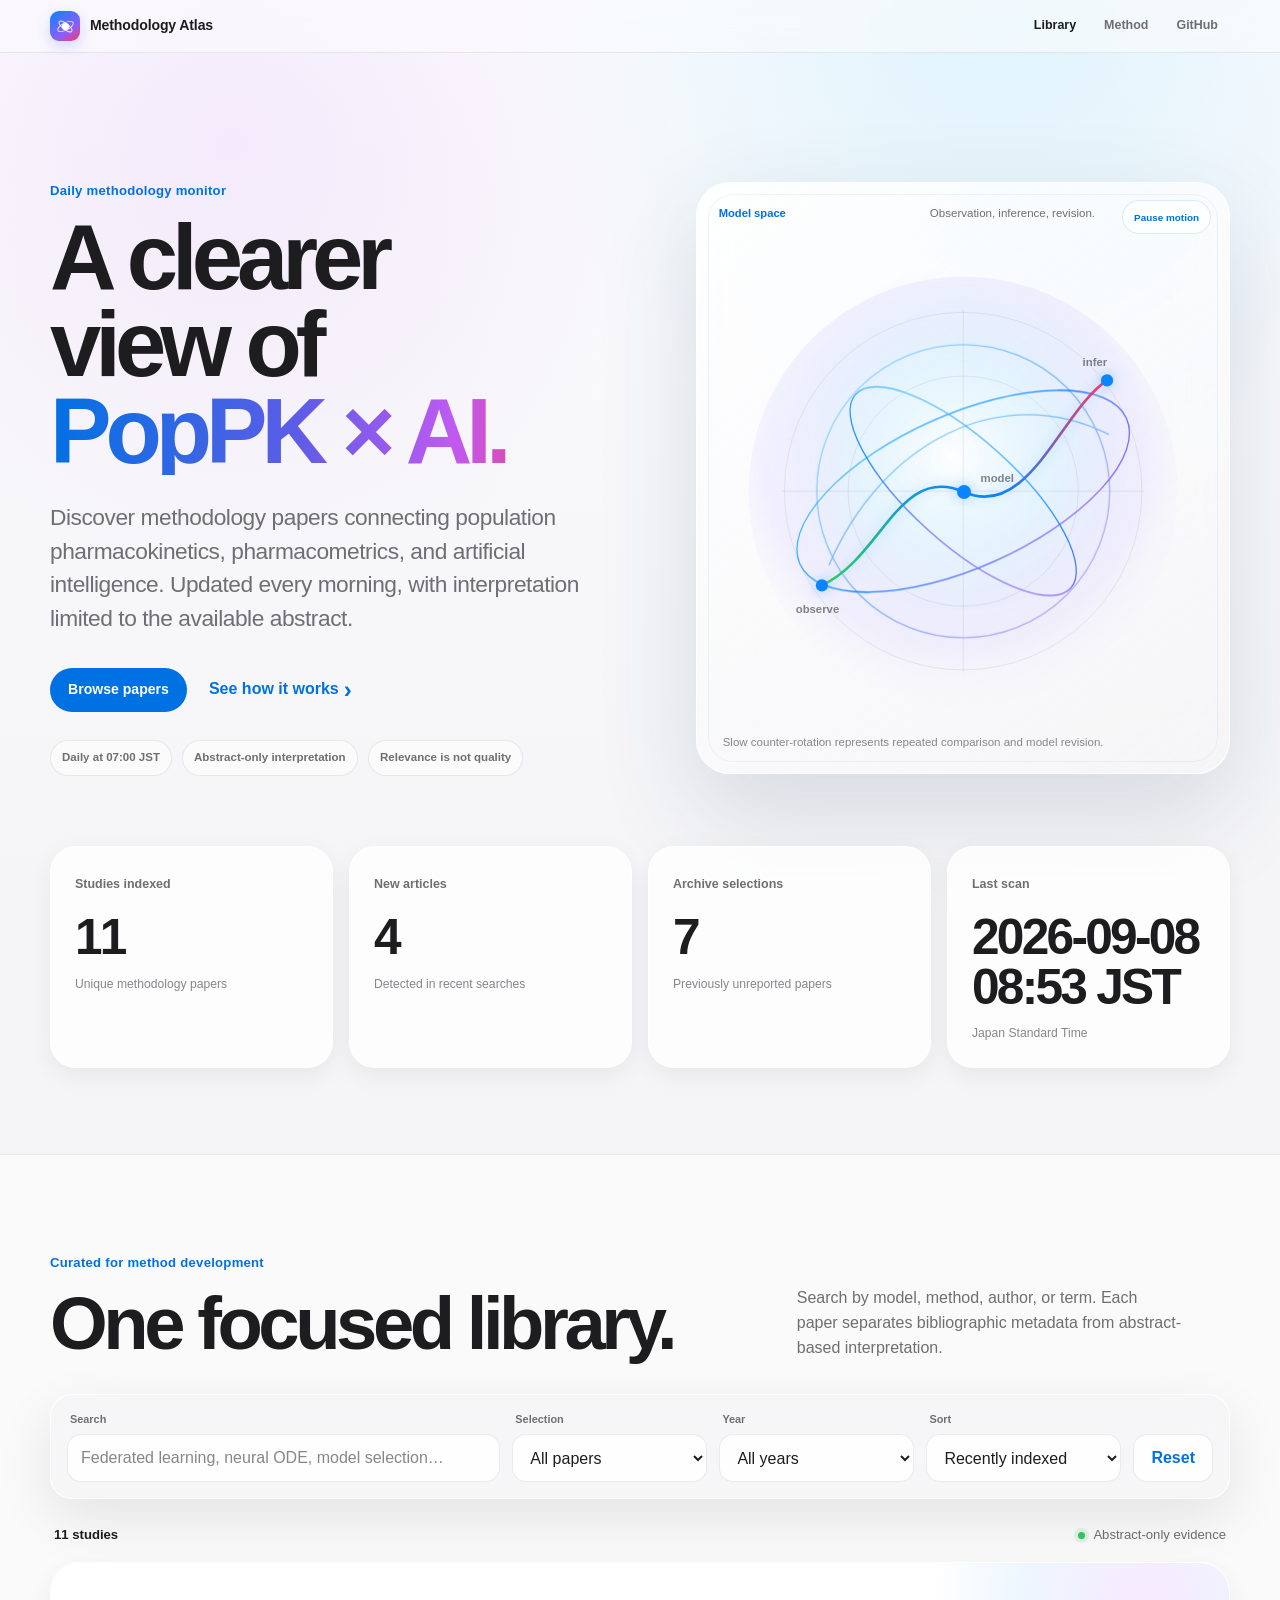
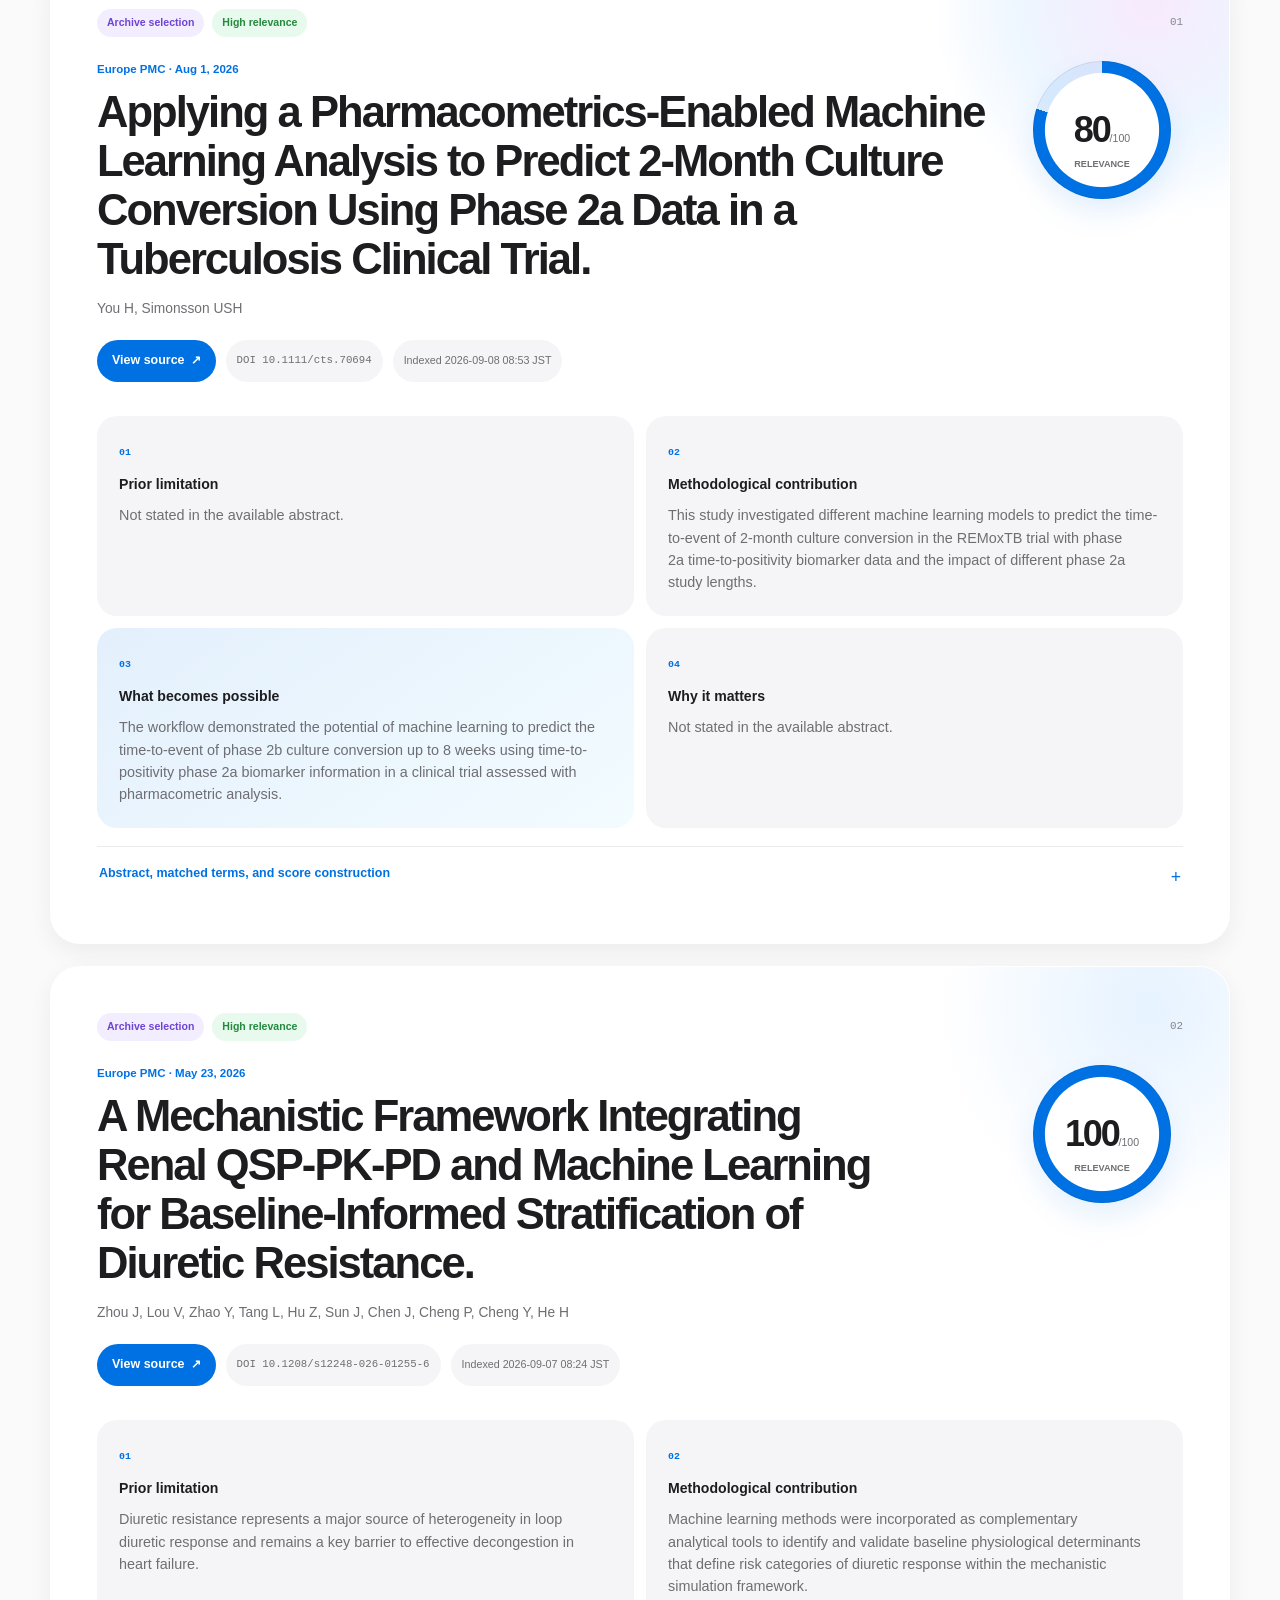
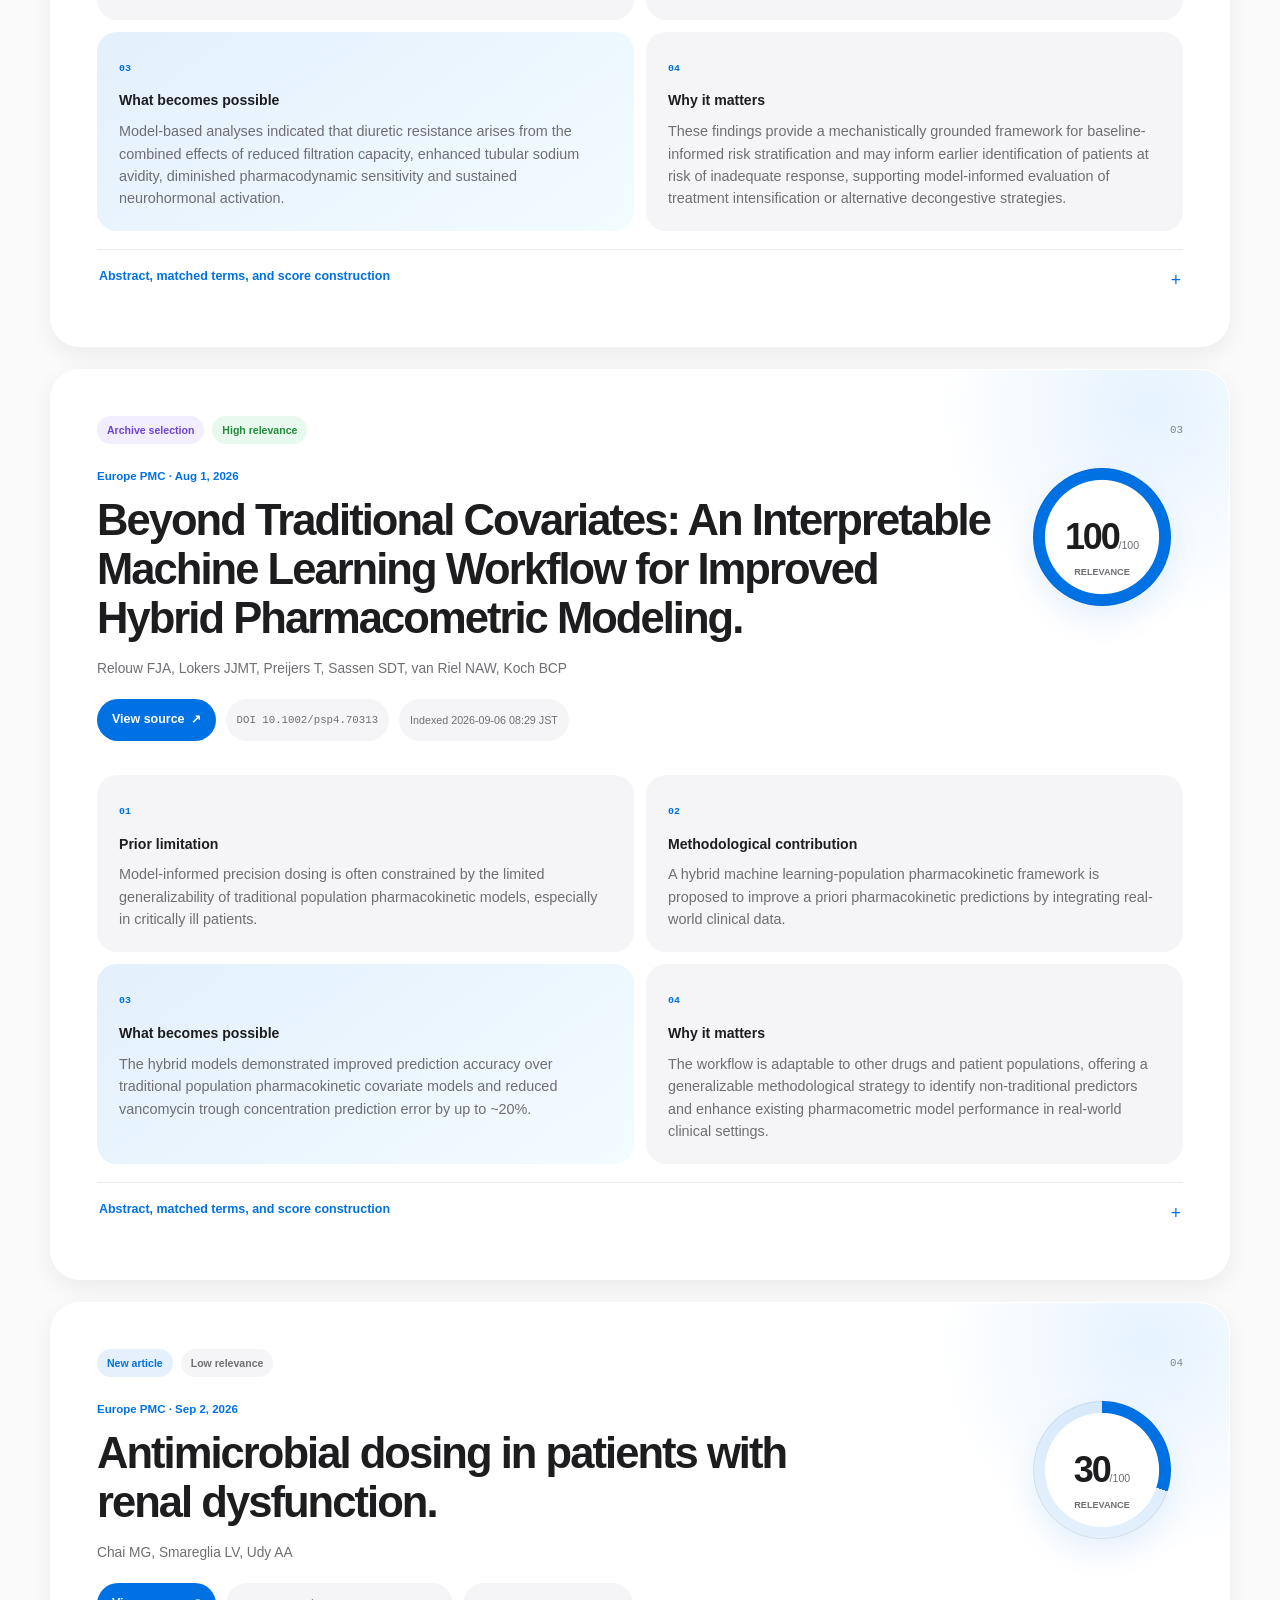
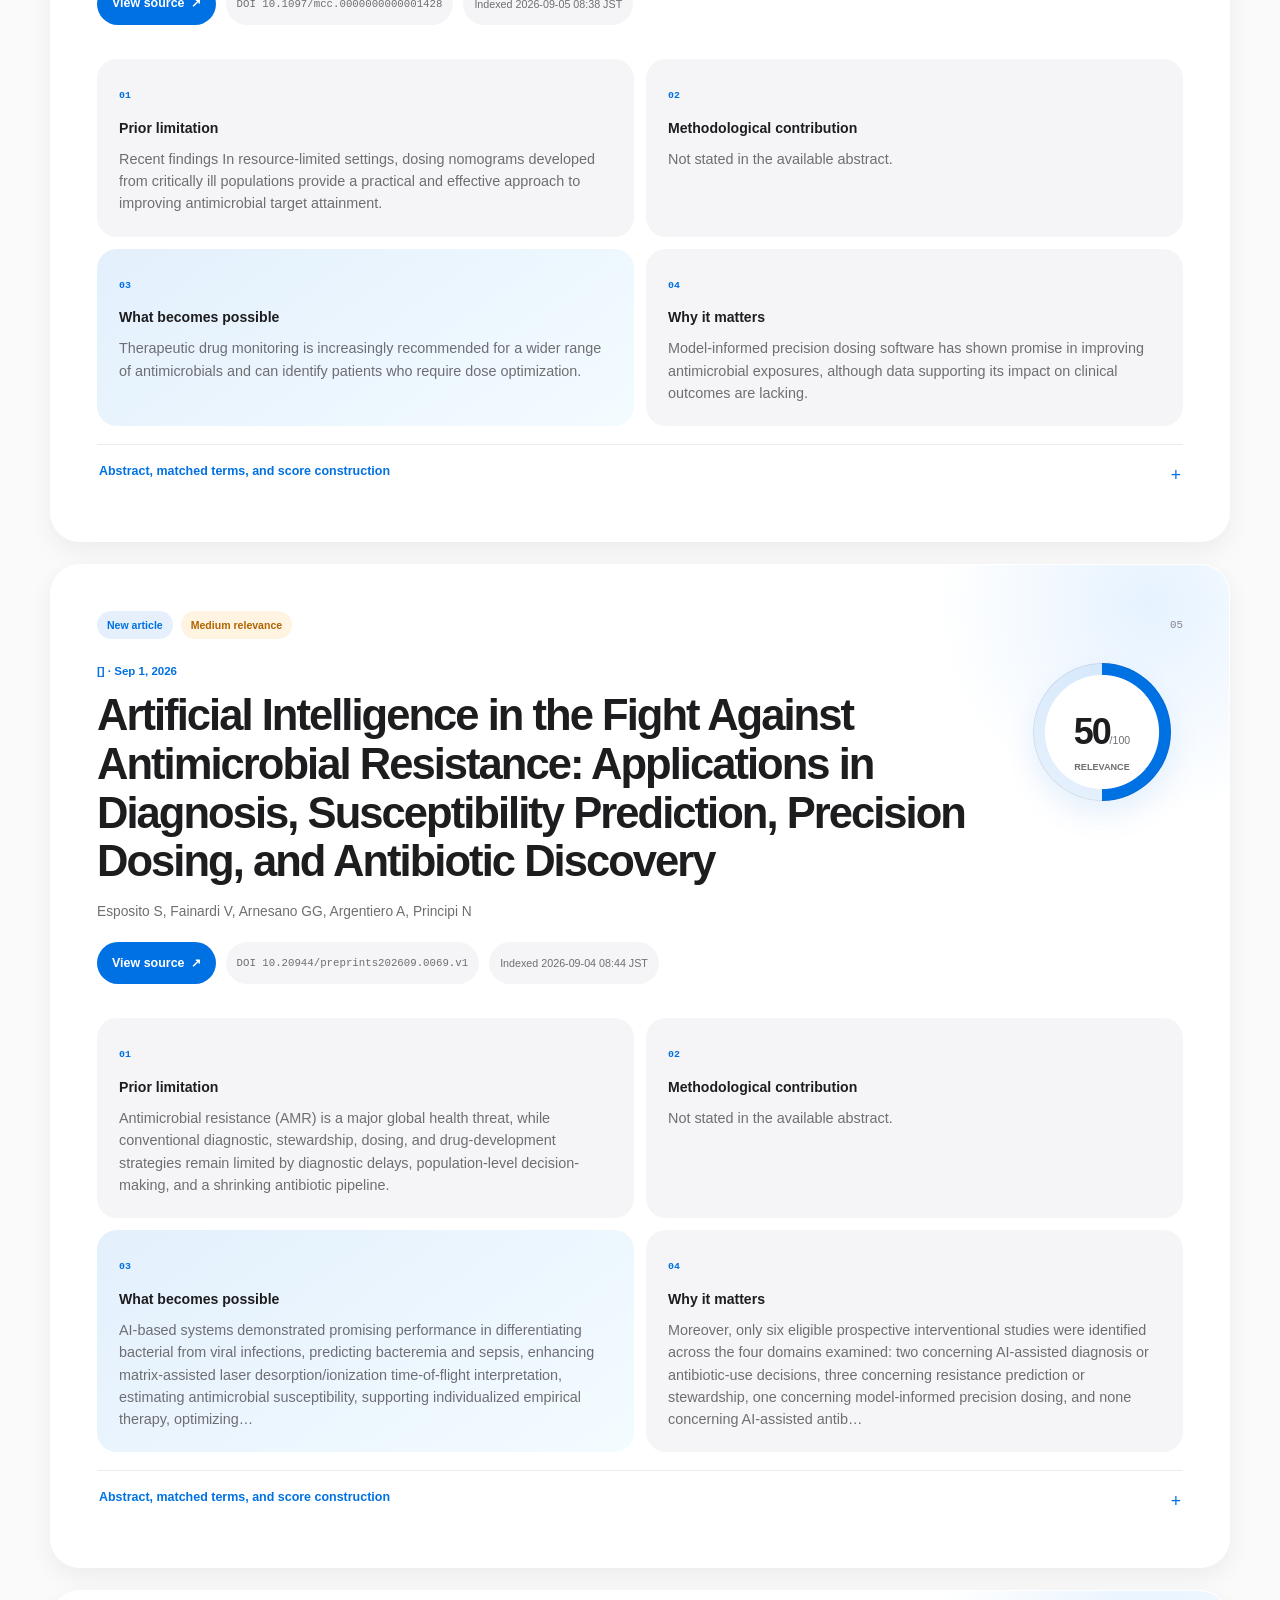
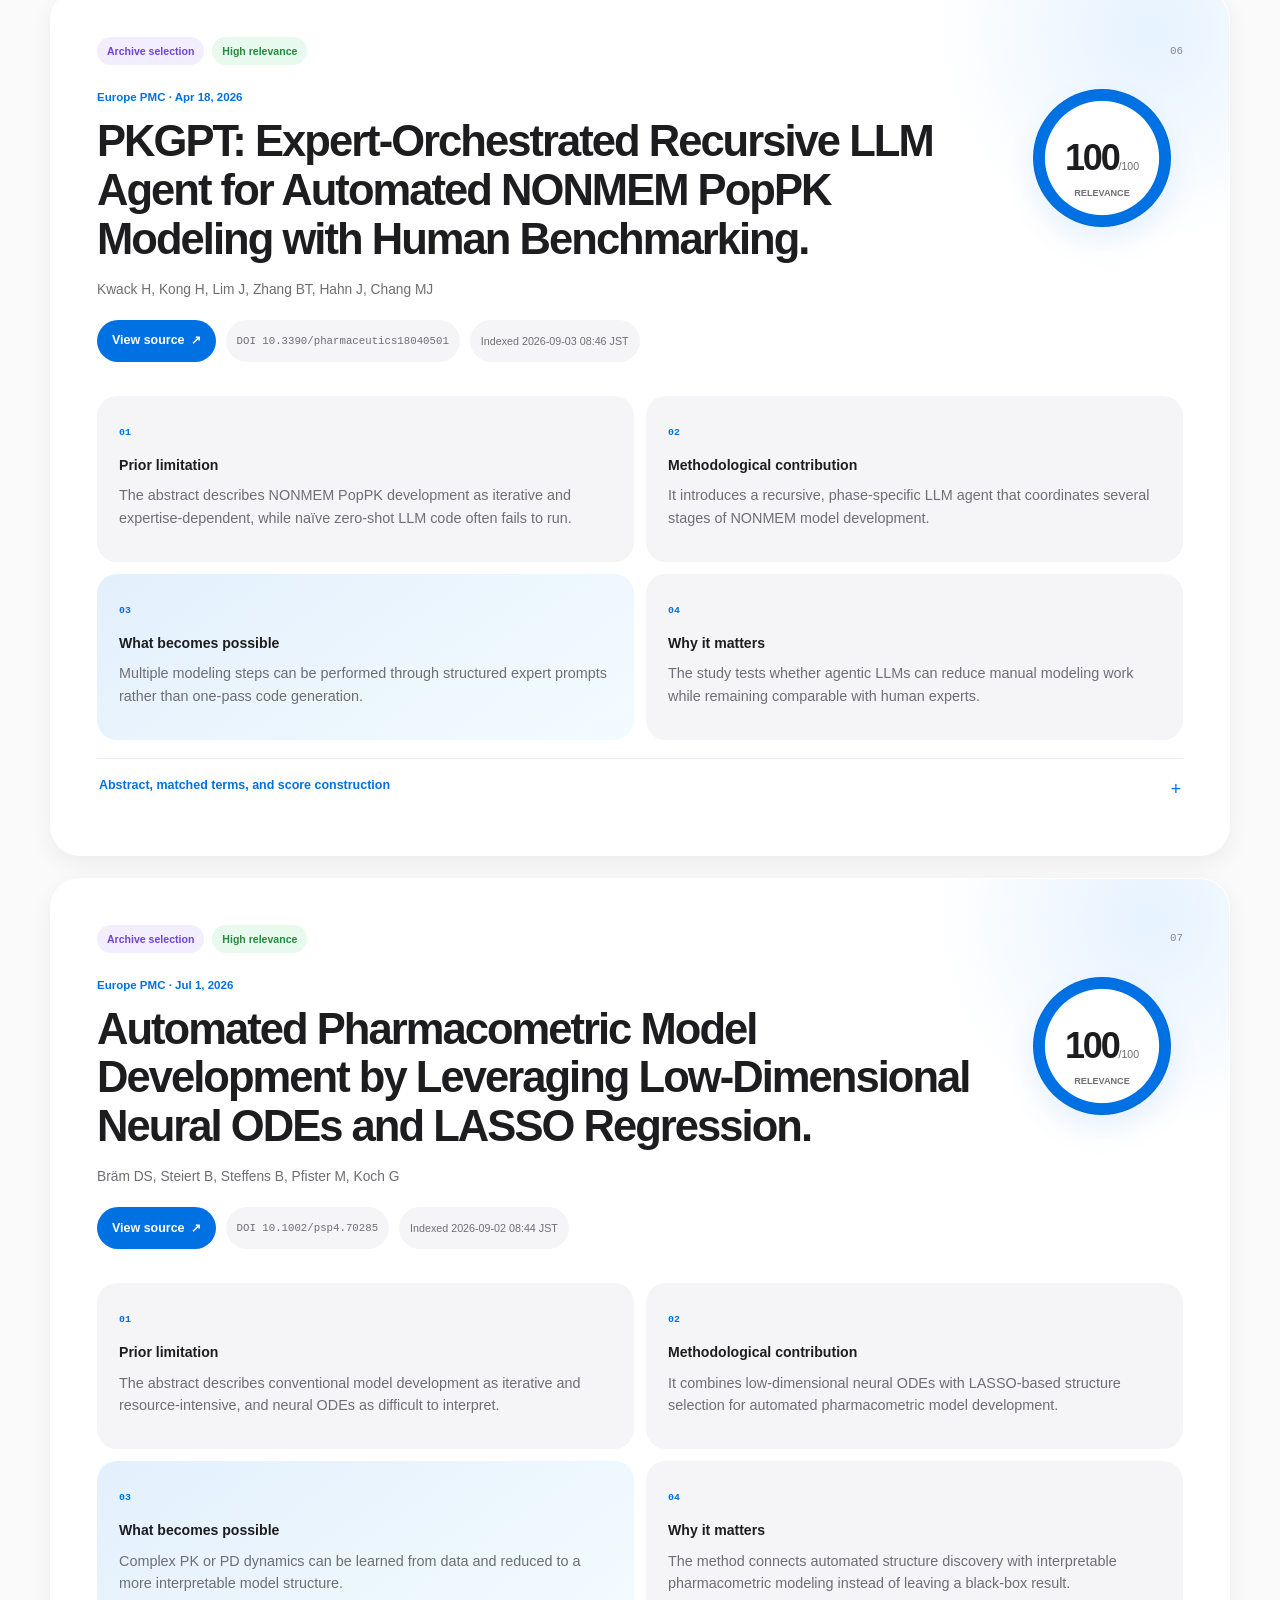
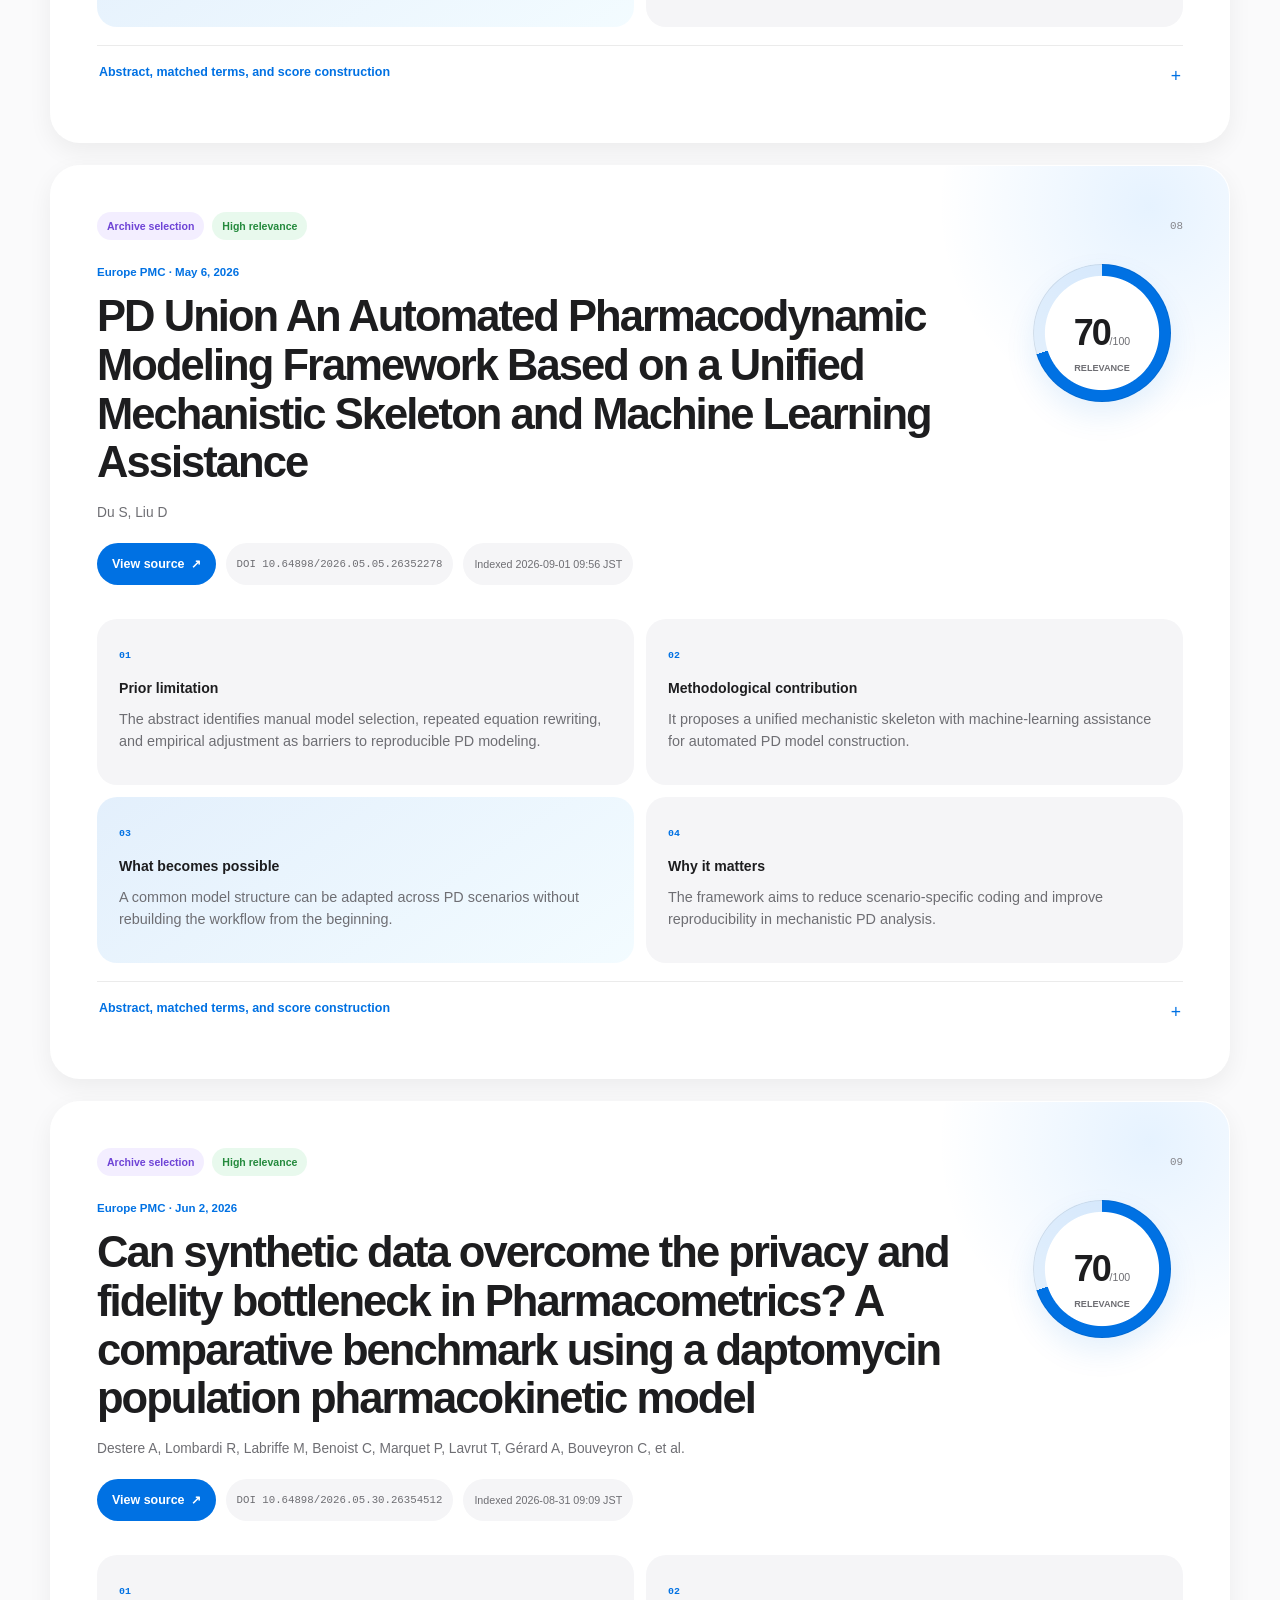
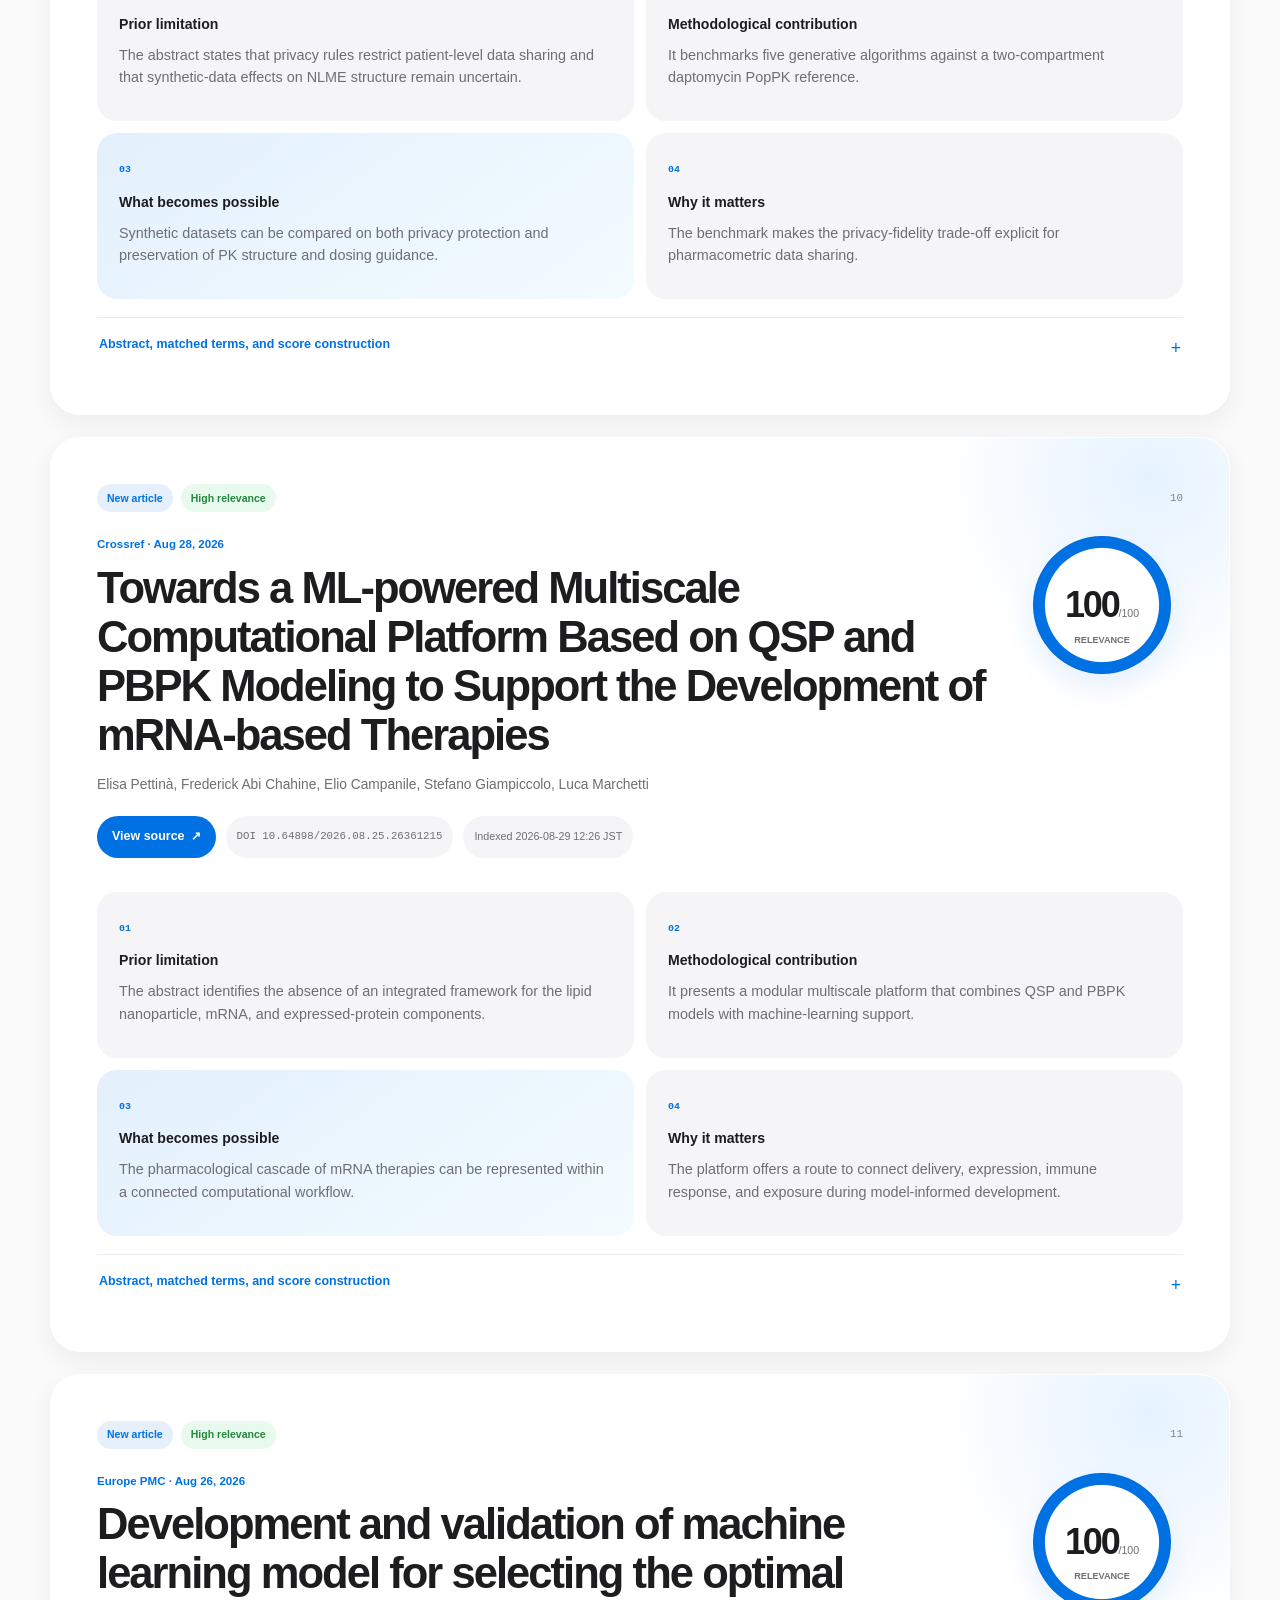
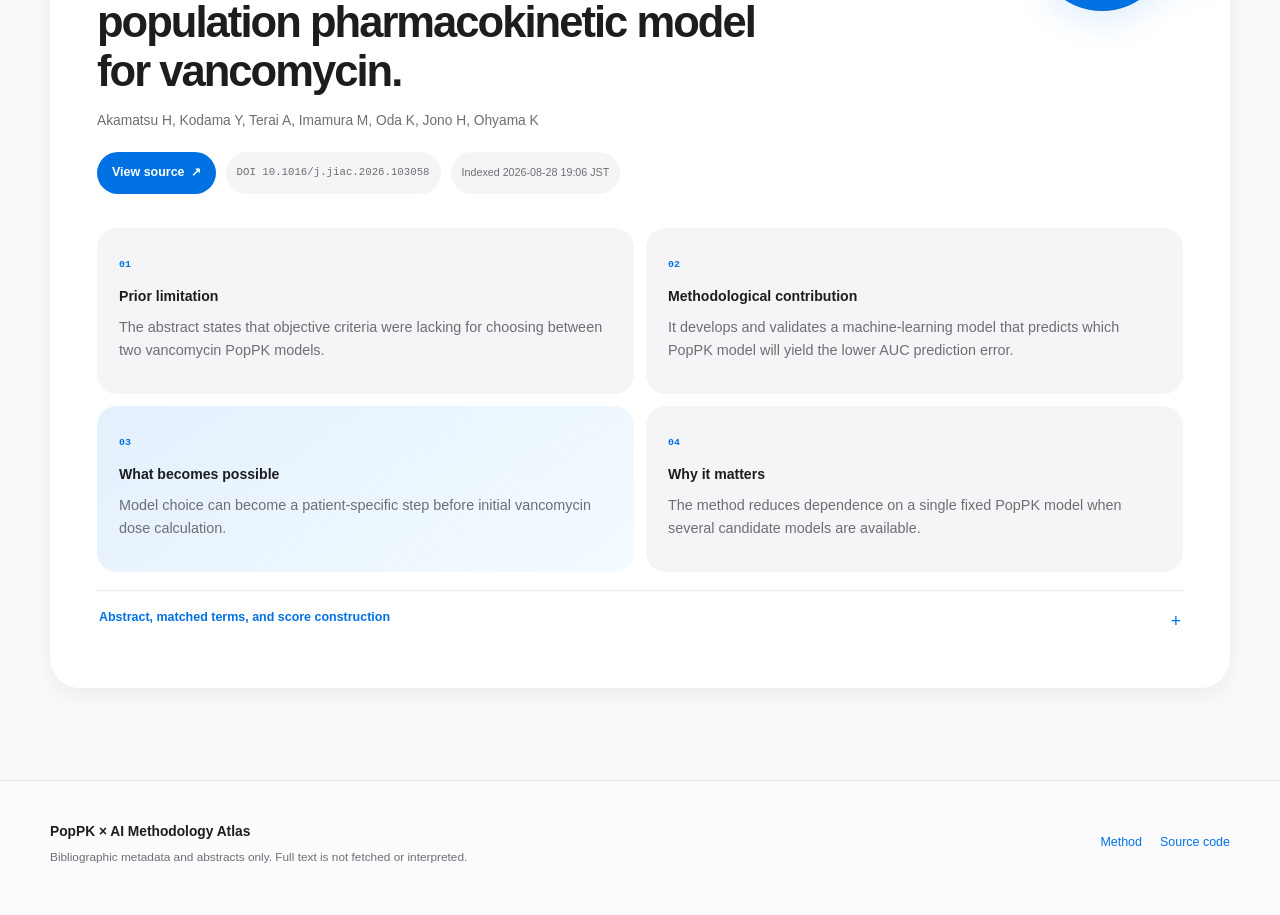
==== commit 5cb54860: "Update repository configuration" ====
--- a/docs/index.html
+++ b/docs/index.html
@@ -16,9 +16,7 @@
   <title>PopPK × AI Methodology Atlas</title>
   <link rel="stylesheet" href="./assets/styles.css">
   <link rel="stylesheet" href="./assets/observatory.css">
-  <link rel="stylesheet" href="./assets/flagship.css">
   <script src="./assets/app.js" defer></script>
-  <script src="./assets/flagship.js" defer></script>
 </head>
 <body class="library-page">
   <a class="skip-link" href="#articles">Skip to the article library</a>
@@ -62,7 +60,6 @@
           <li>Daily at 07:00 JST</li>
           <li>Abstract-only interpretation</li>
           <li>Relevance is not quality</li>
-          <li><a href="#research-spotlight">Science · Cell · Nature spotlight</a></li>
         </ul>
       </div>
 
@@ -150,21 +147,8 @@
 
   <main class="catalog-section">
     <div class="shell">
-      <section id="research-spotlight" class="flagship-section" aria-labelledby="spotlightTitle">
-        <div class="catalog-intro">
-          <div><p class="eyebrow">Science · Cell · Nature — flagship journals only</p>
-            <h2 id="spotlightTitle">One more perspective.</h2></div>
-          <p>One additional research paper each day, matched to federated analysis, mechanistic modeling, treatment decisions, or vascular-disease biology. Separate from the main methodology library.</p>
-        </div>
-        <p id="spotlightStatus" class="spotlight-status" aria-live="polite">Loading the research spotlight…</p>
-        <label class="spotlight-history" hidden>
-          <span>Browse spotlight selections</span>
-          <select id="spotlightHistory" aria-label="Choose a research spotlight"></select>
-        </label>
-        <div id="spotlightArticle"></div>
-      </section>
-
-      <div class="catalog-intro">
+
+<div class="catalog-intro">
         <div>
           <p class="eyebrow">Curated for method development</p>
           <h2>One focused library.</h2>
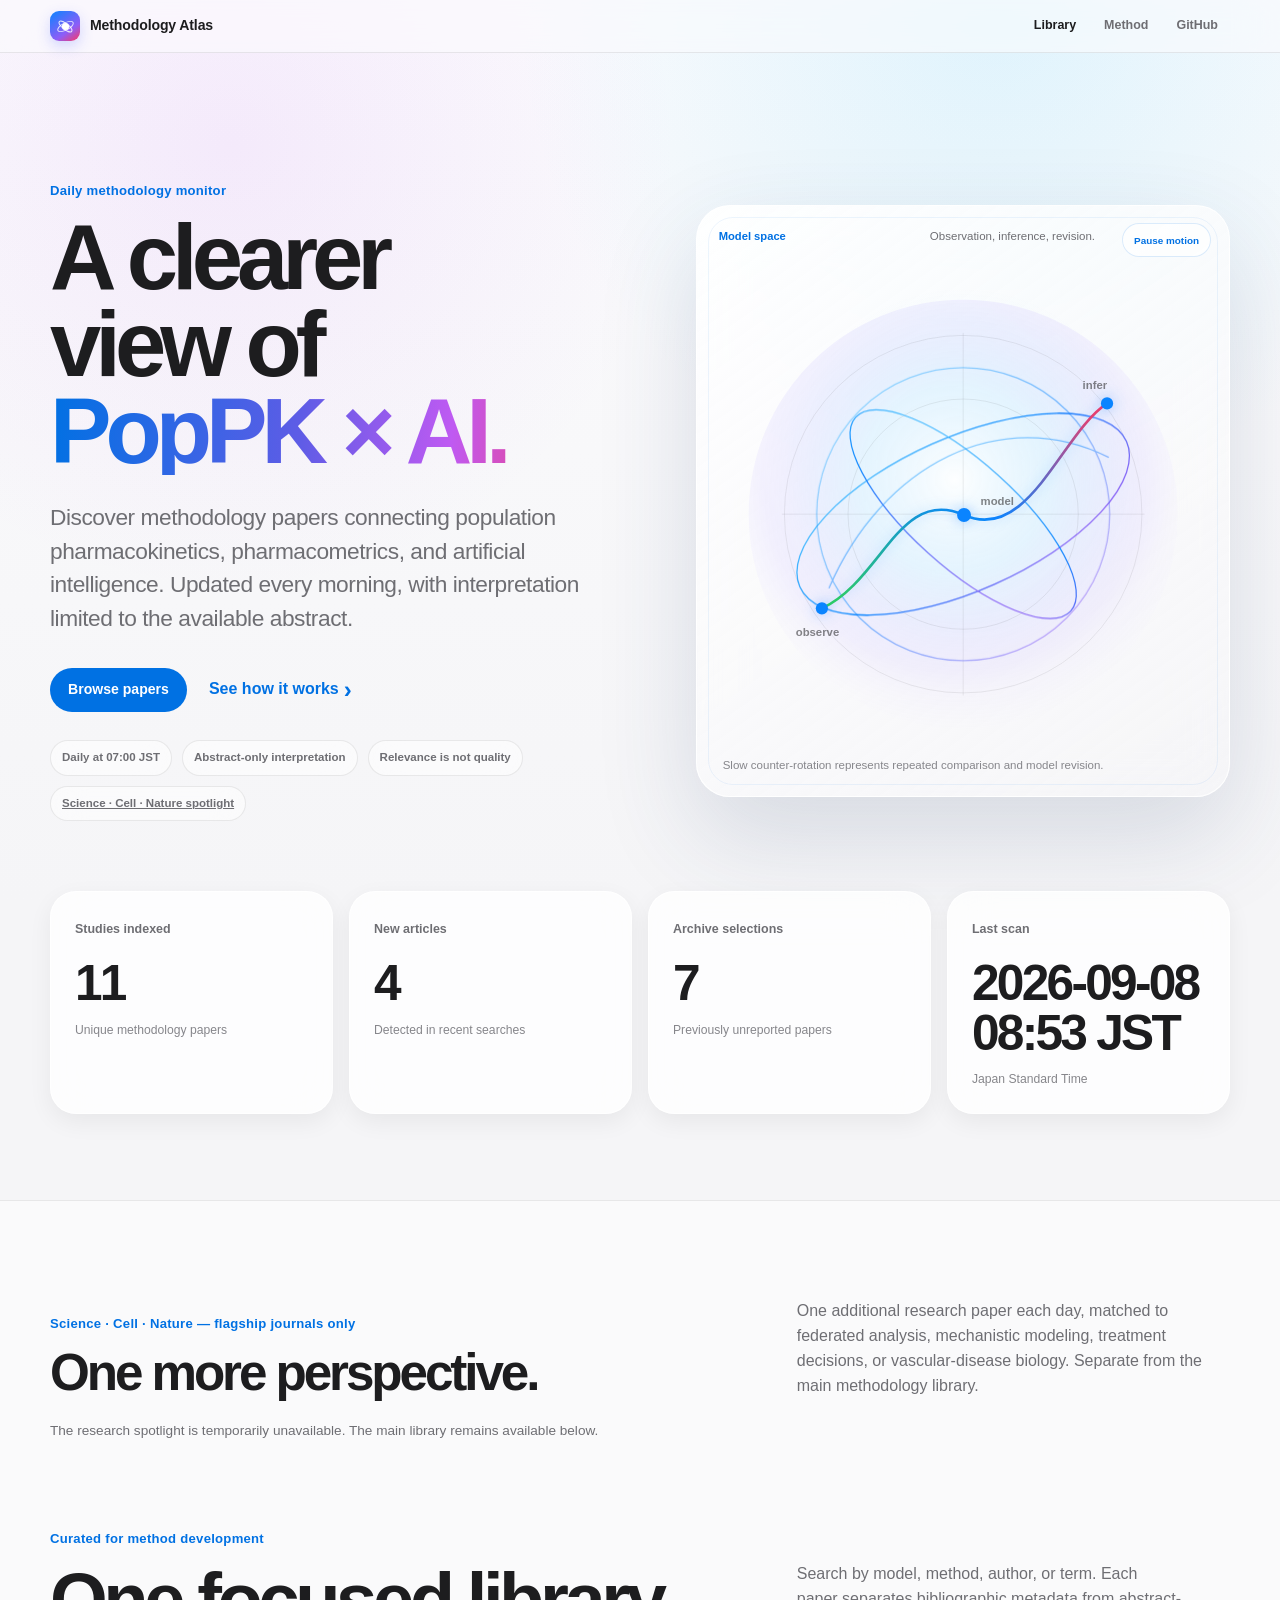
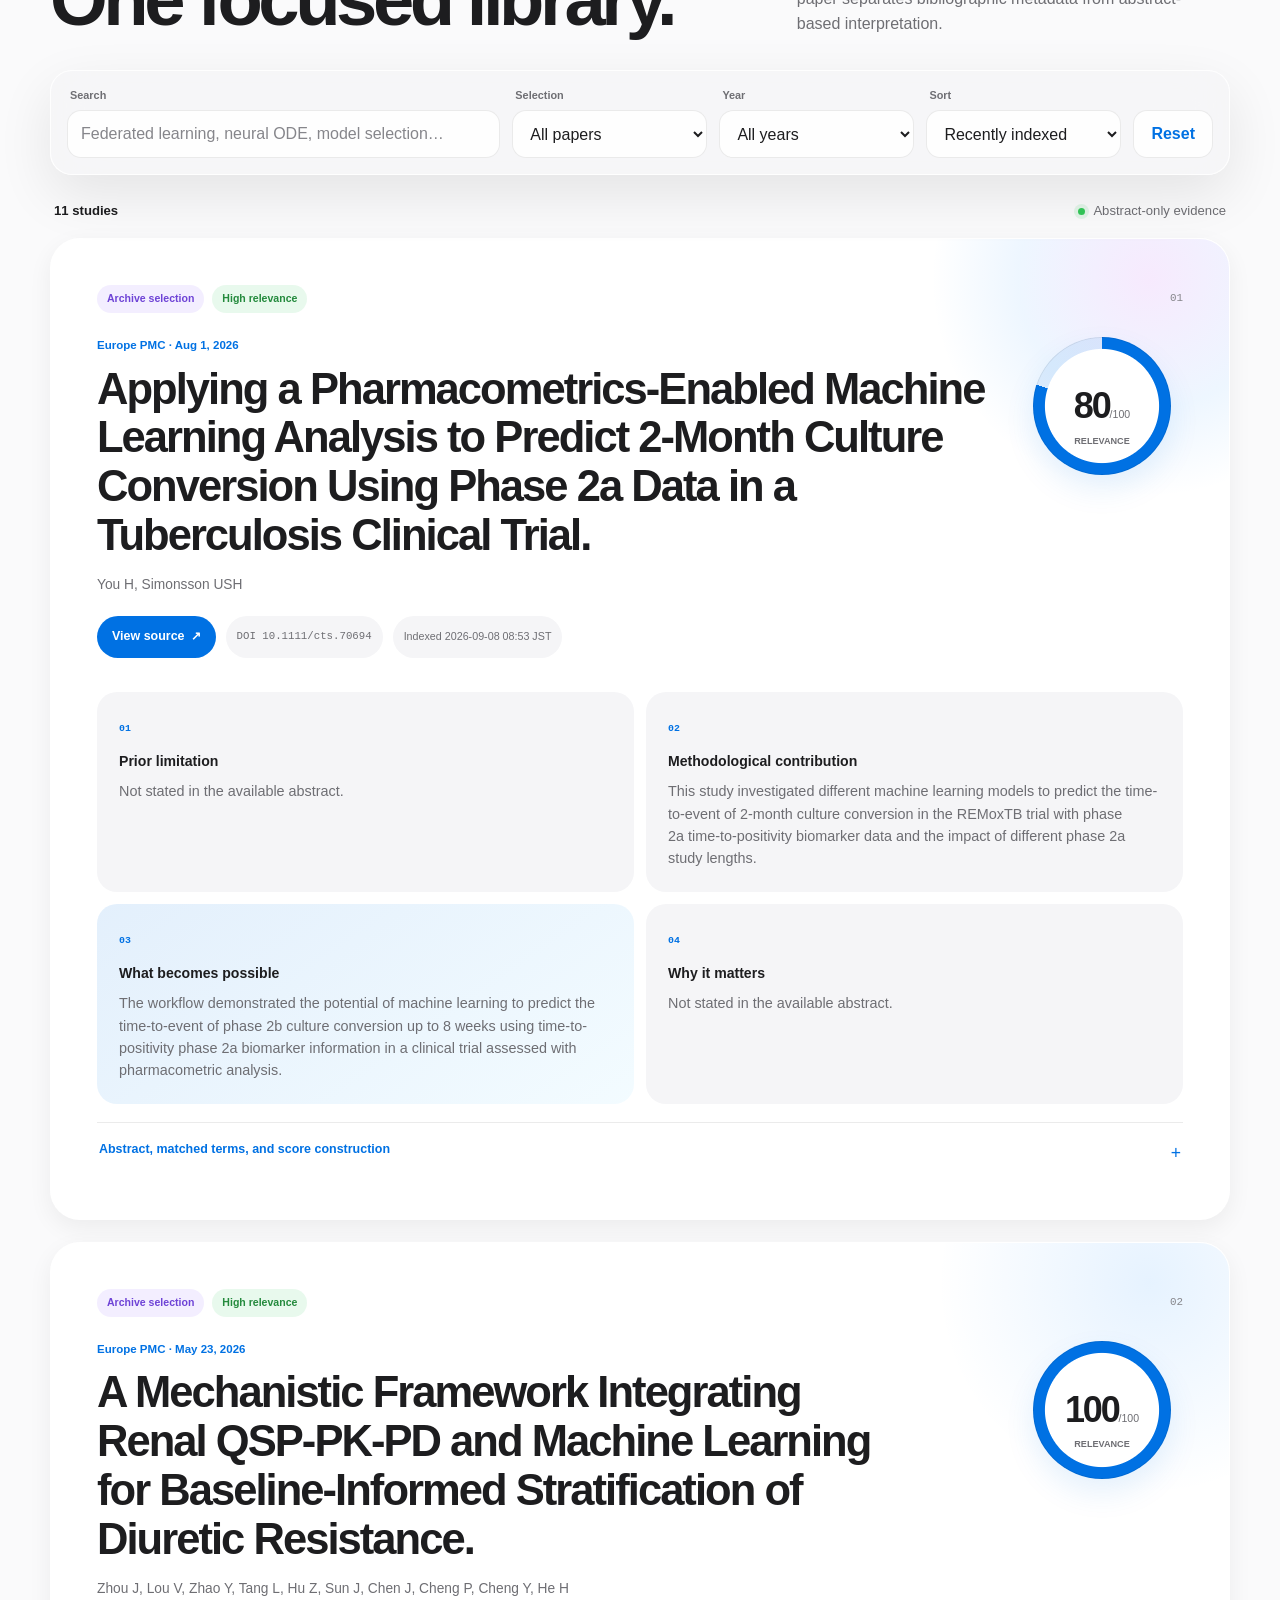
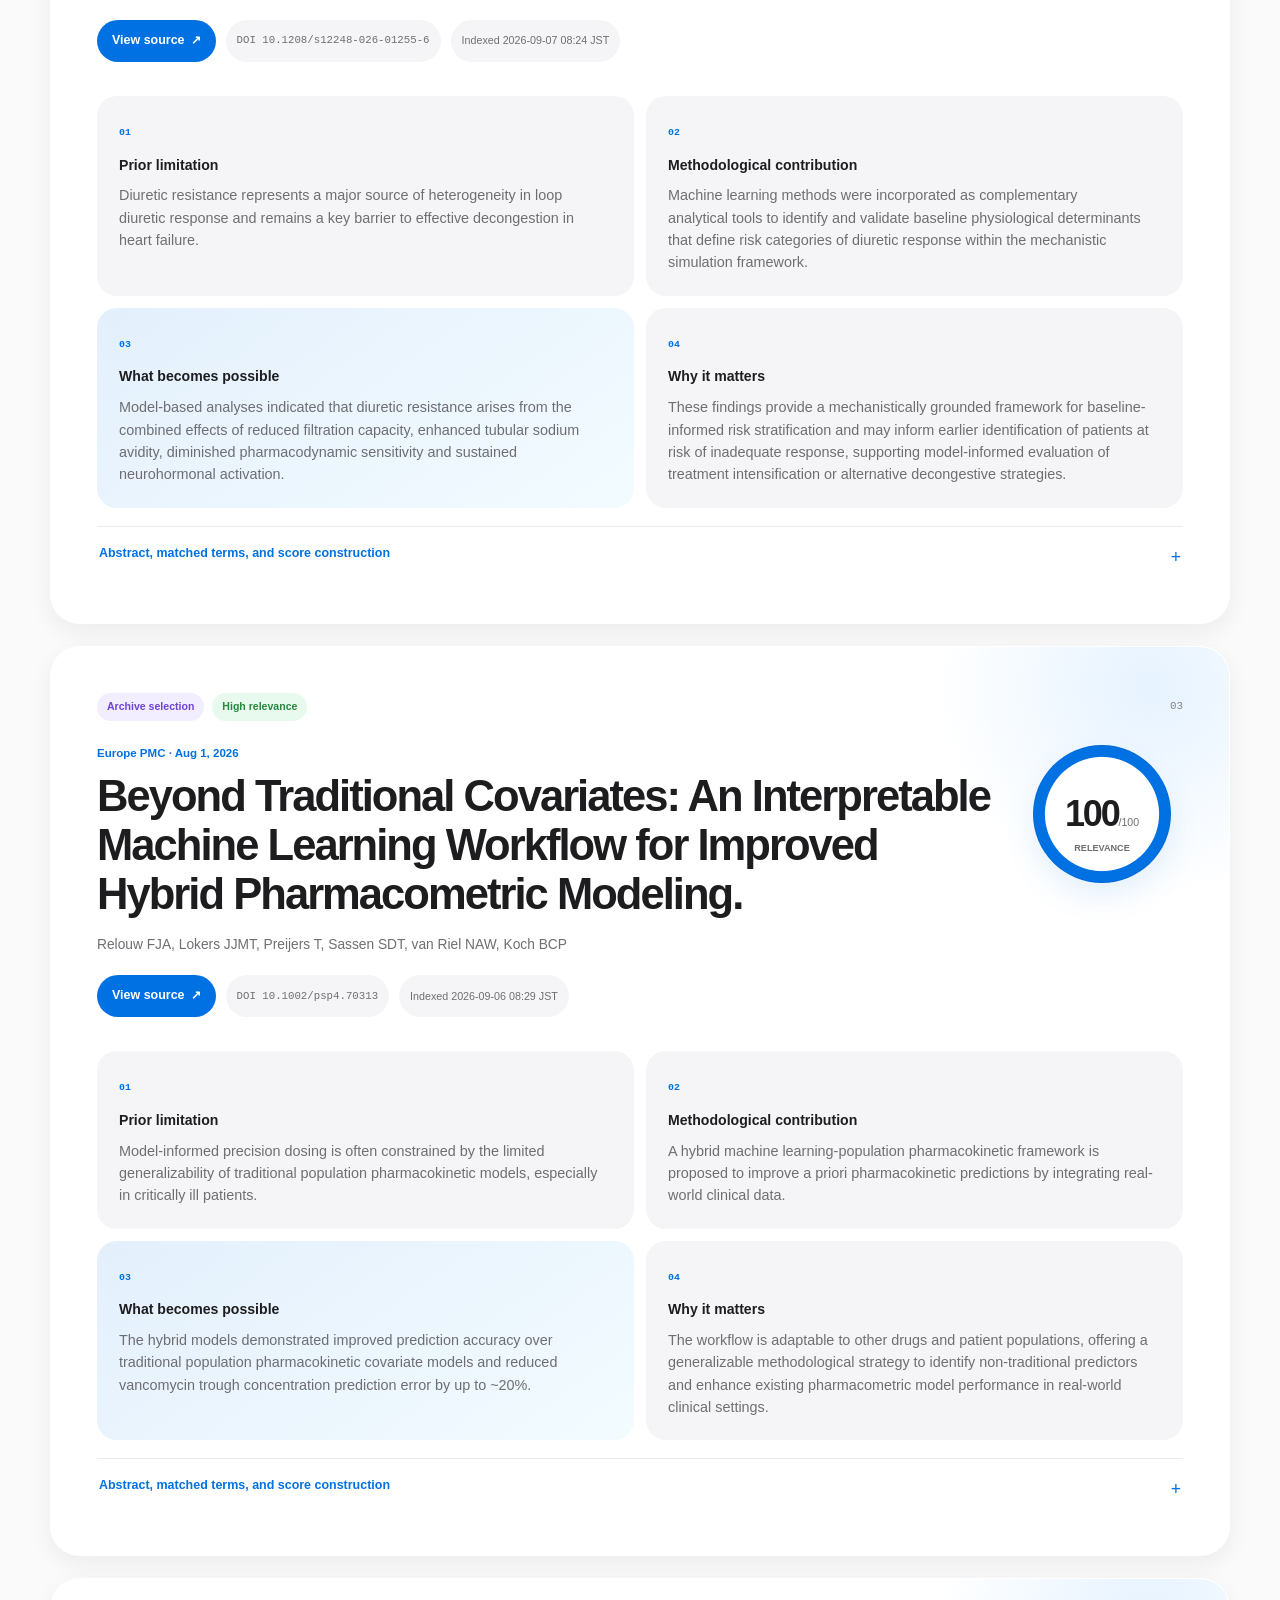
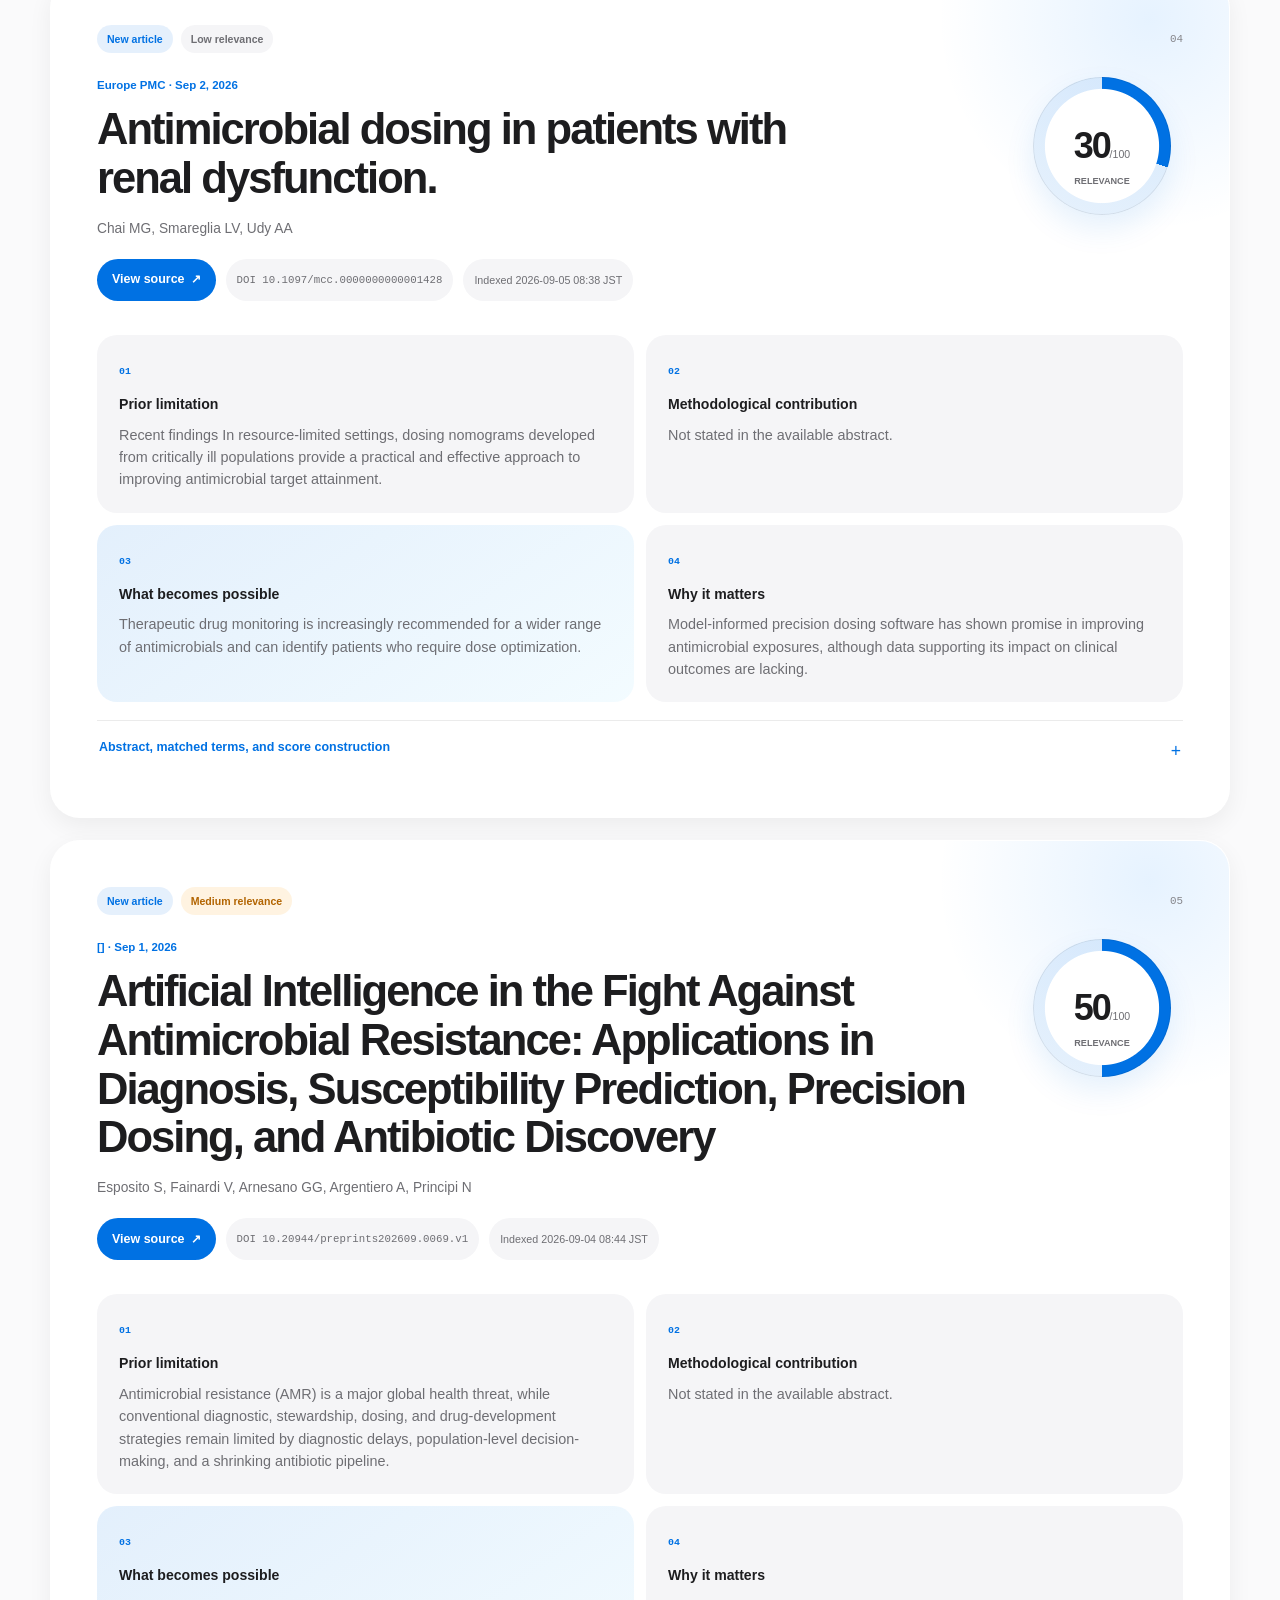
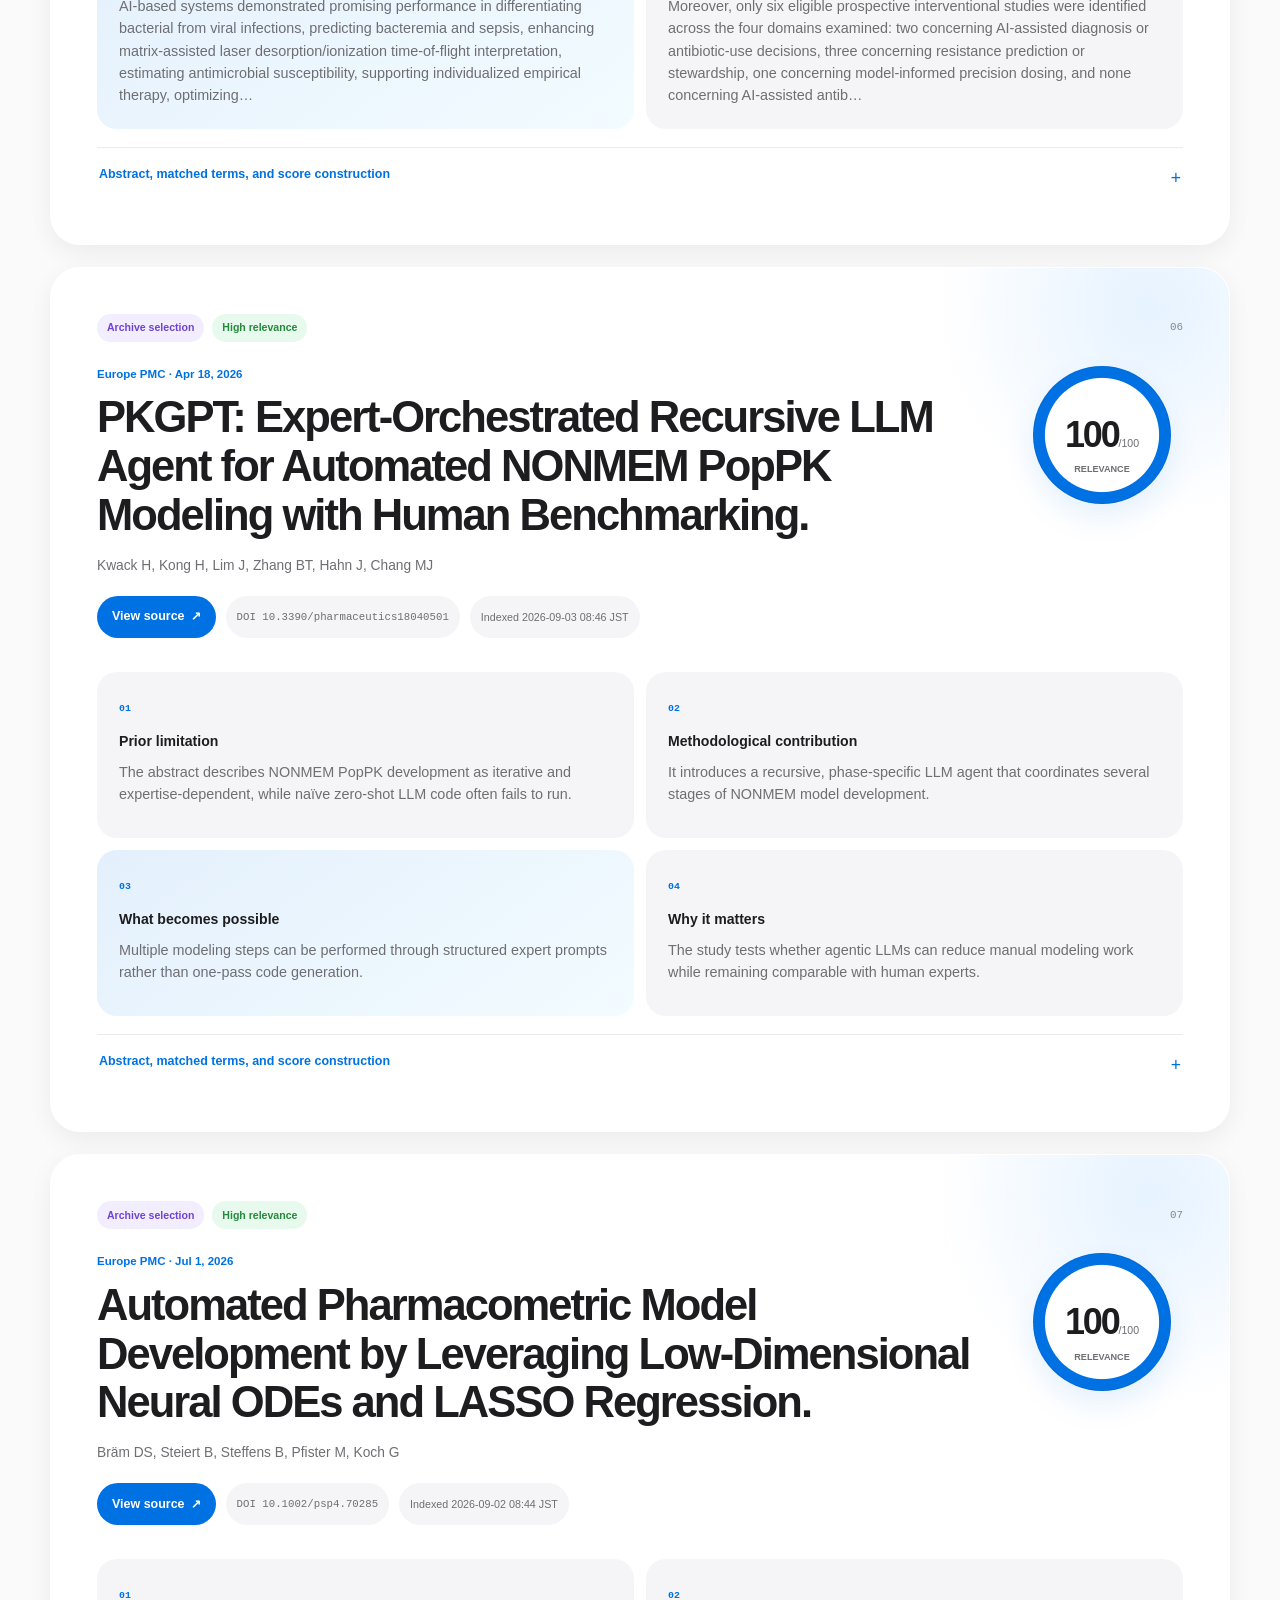
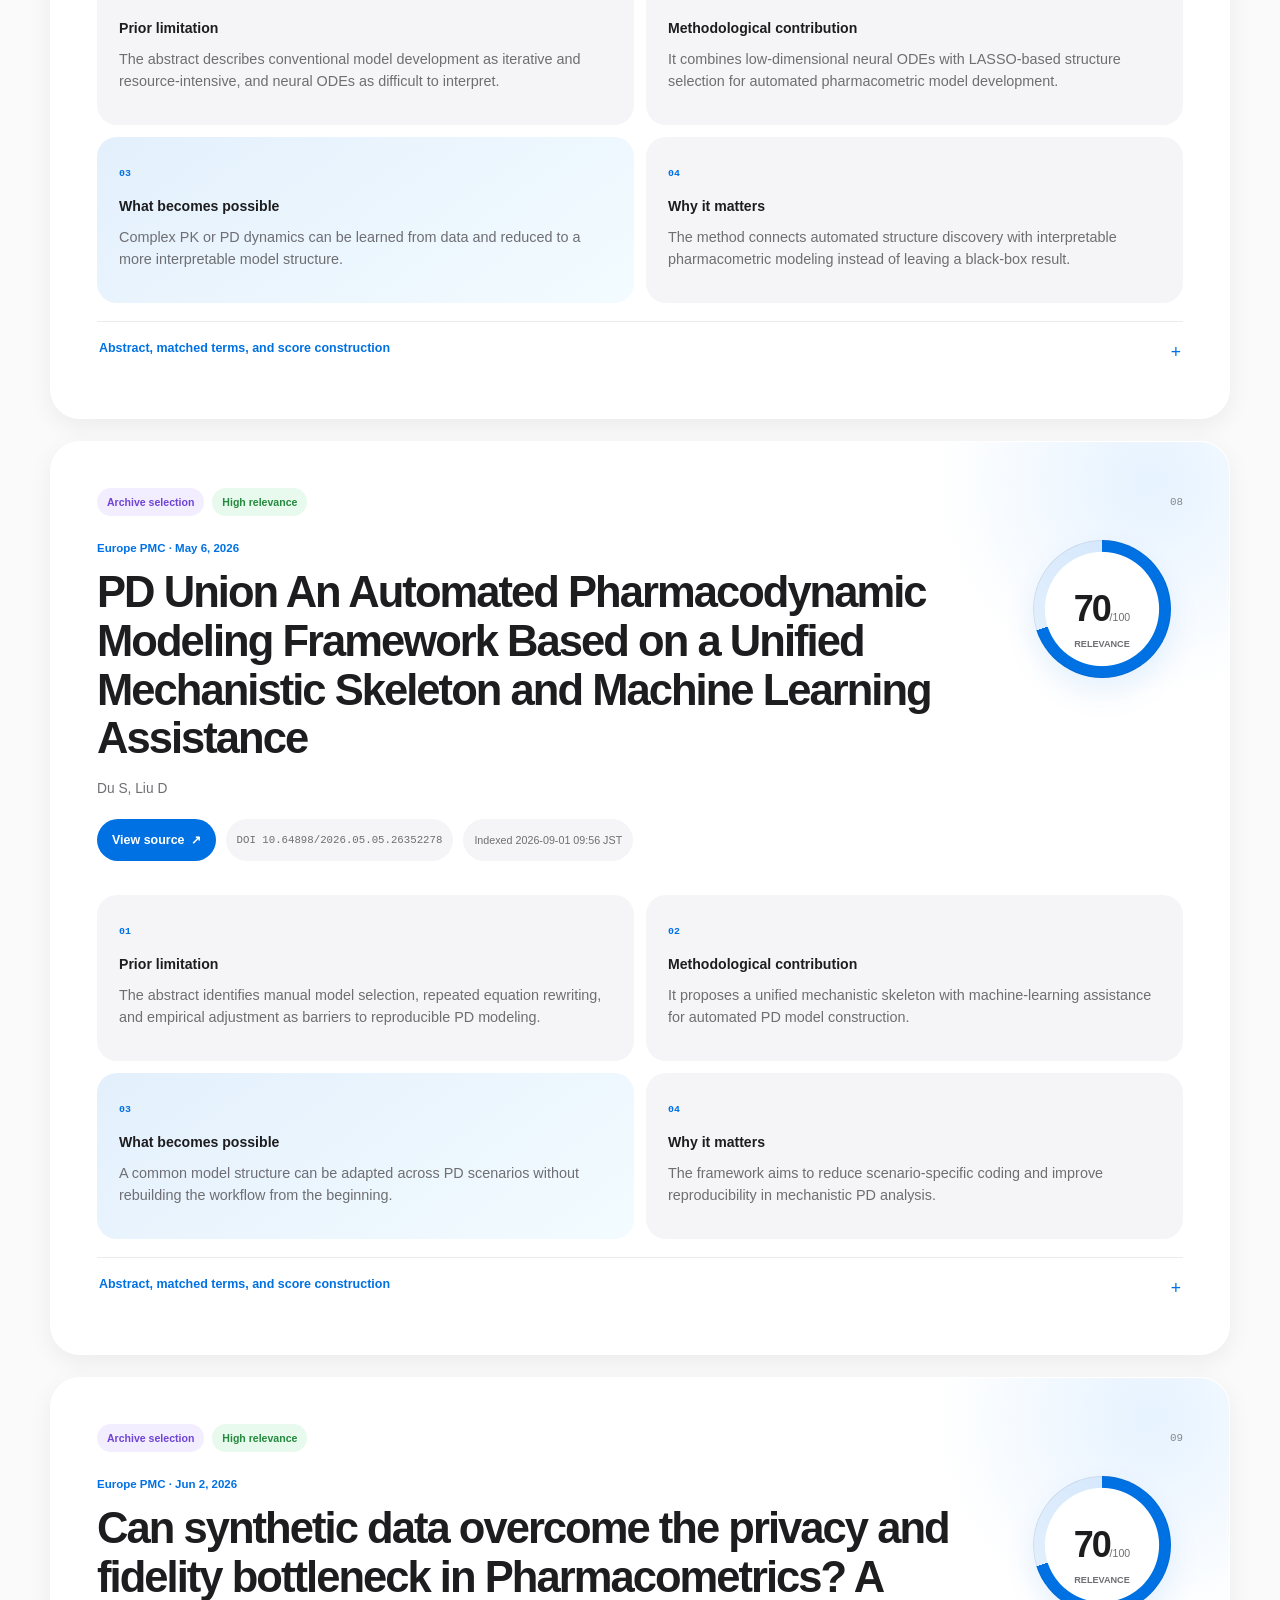
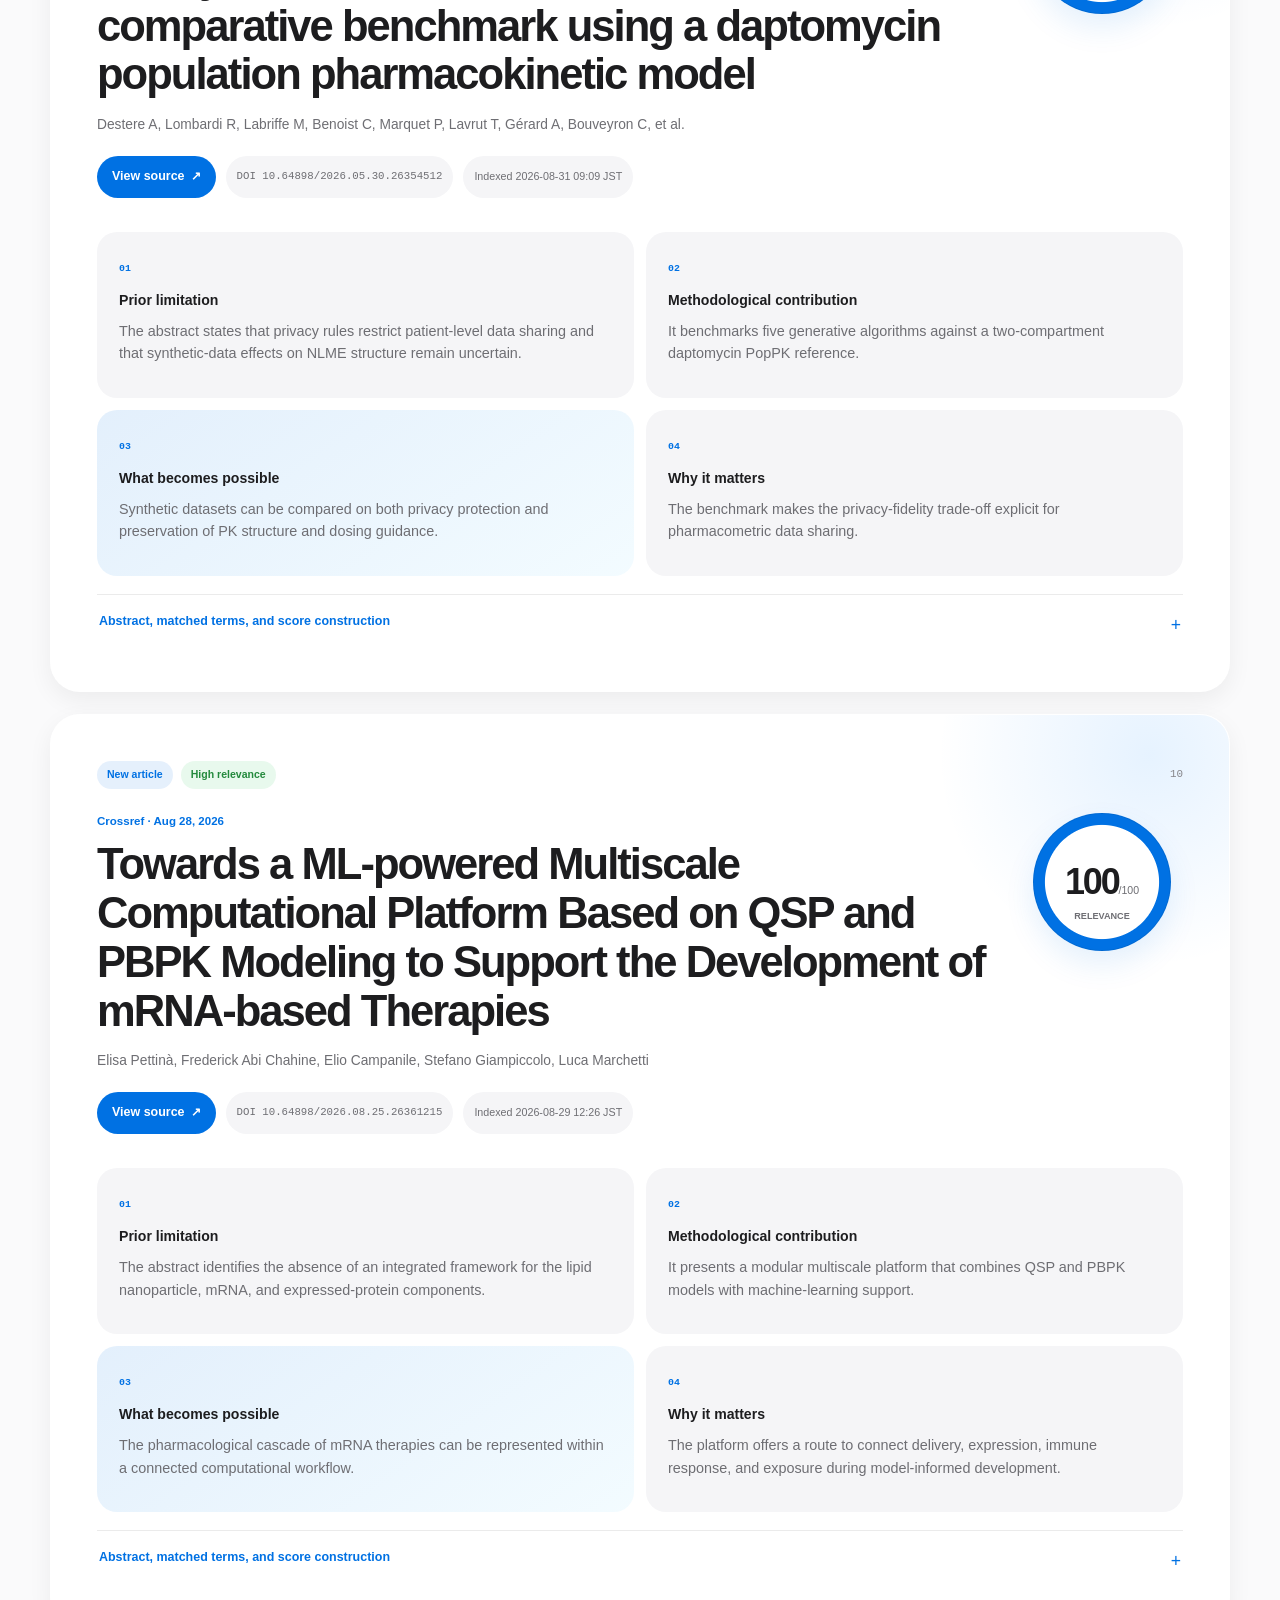
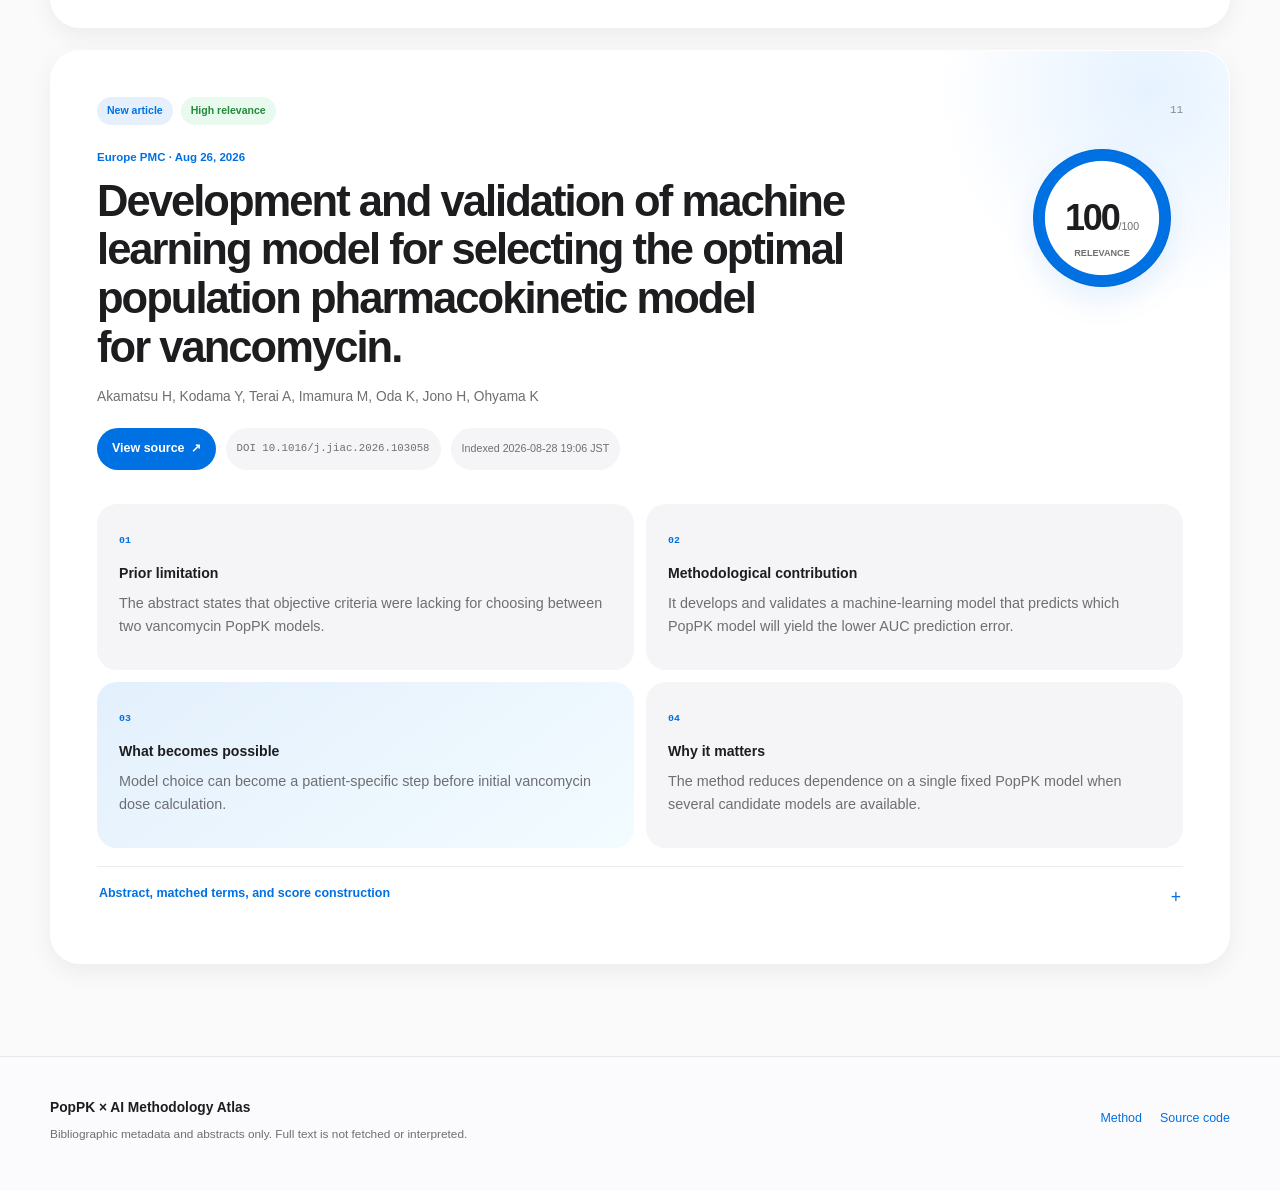
==== commit 859c7eae: "Add one daily Science, Cell, or Nature research spotlight Keep the primary PopPK × AI monitor intact" ====
--- a/docs/index.html
+++ b/docs/index.html
@@ -16,7 +16,9 @@
   <title>PopPK × AI Methodology Atlas</title>
   <link rel="stylesheet" href="./assets/styles.css">
   <link rel="stylesheet" href="./assets/observatory.css">
+  <link rel="stylesheet" href="./assets/flagship.css">
   <script src="./assets/app.js" defer></script>
+  <script src="./assets/flagship.js" defer></script>
 </head>
 <body class="library-page">
   <a class="skip-link" href="#articles">Skip to the article library</a>
@@ -60,6 +62,7 @@
           <li>Daily at 07:00 JST</li>
           <li>Abstract-only interpretation</li>
           <li>Relevance is not quality</li>
+          <li><a href="#research-spotlight">Science · Cell · Nature spotlight</a></li>
         </ul>
       </div>
 
@@ -147,8 +150,21 @@
 
   <main class="catalog-section">
     <div class="shell">
-
-<div class="catalog-intro">
+      <section id="research-spotlight" class="flagship-section" aria-labelledby="spotlightTitle">
+        <div class="catalog-intro">
+          <div><p class="eyebrow">Science · Cell · Nature — flagship journals only</p>
+            <h2 id="spotlightTitle">One more perspective.</h2></div>
+          <p>One additional research paper each day, matched to federated analysis, mechanistic modeling, treatment decisions, or vascular-disease biology. Separate from the main methodology library.</p>
+        </div>
+        <p id="spotlightStatus" class="spotlight-status" aria-live="polite">Loading the research spotlight…</p>
+        <label class="spotlight-history" hidden>
+          <span>Browse spotlight selections</span>
+          <select id="spotlightHistory" aria-label="Choose a research spotlight"></select>
+        </label>
+        <div id="spotlightArticle"></div>
+      </section>
+
+      <div class="catalog-intro">
         <div>
           <p class="eyebrow">Curated for method development</p>
           <h2>One focused library.</h2>
--- a/docs/assets/flagship.css
+++ b/docs/assets/flagship.css
@@ -0,0 +1,28 @@
+/* The spotlight inherits the site's system-native light/dark color tokens. */
+.flagship-section { margin-bottom: 88px; min-width: 0; scroll-margin-top: 90px; }
+.flagship-section .catalog-intro h2 { font-size: clamp(2rem, 4vw, 3.5rem); }
+.flagship-section .catalog-intro { margin-bottom: 22px; }
+.spotlight-history { display: grid; gap: 8px; margin: 18px 0 24px; color: var(--secondary); font-size: .85rem; }
+.spotlight-history[hidden] { display: none; }
+.spotlight-history select {
+  width: 100%; min-width: 0; min-height: 48px; padding: 12px 14px;
+  border: 1px solid var(--line); border-radius: 14px;
+  color: var(--text); background: var(--surface-solid); font: inherit;
+  text-overflow: ellipsis;
+}
+.spotlight-history select:focus-visible { outline: 3px solid var(--blue); outline-offset: 2px; }
+.spotlight-status { margin: 0; color: var(--secondary); font-size: .85rem; }
+.spotlight-card { overflow-wrap: anywhere; }
+.spotlight-card .insight h4 { margin: 0 0 8px; font-size: .92rem; color: var(--text); }
+.spotlight-connections { margin: 28px 0; padding: 24px; background: var(--background); border: 1px solid var(--line); border-radius: 18px; }
+.spotlight-connections > h4 { margin: 0 0 6px; font-size: 1rem; }
+.spotlight-connections p { color: var(--secondary); line-height: 1.6; }
+.spotlight-connection { margin-top: 20px; }
+.spotlight-connection strong { color: var(--text); font-size: .92rem; }
+.spotlight-connection p { margin: 8px 0; font-size: .92rem; }
+.spotlight-connection small { color: var(--secondary); }
+.spotlight-abstract { padding: 12px 0; line-height: 1.7; color: var(--secondary); }
+@media (max-width: 760px) {
+  .flagship-section { margin-bottom: 56px; }
+  .spotlight-connections { padding: 18px; }
+}
